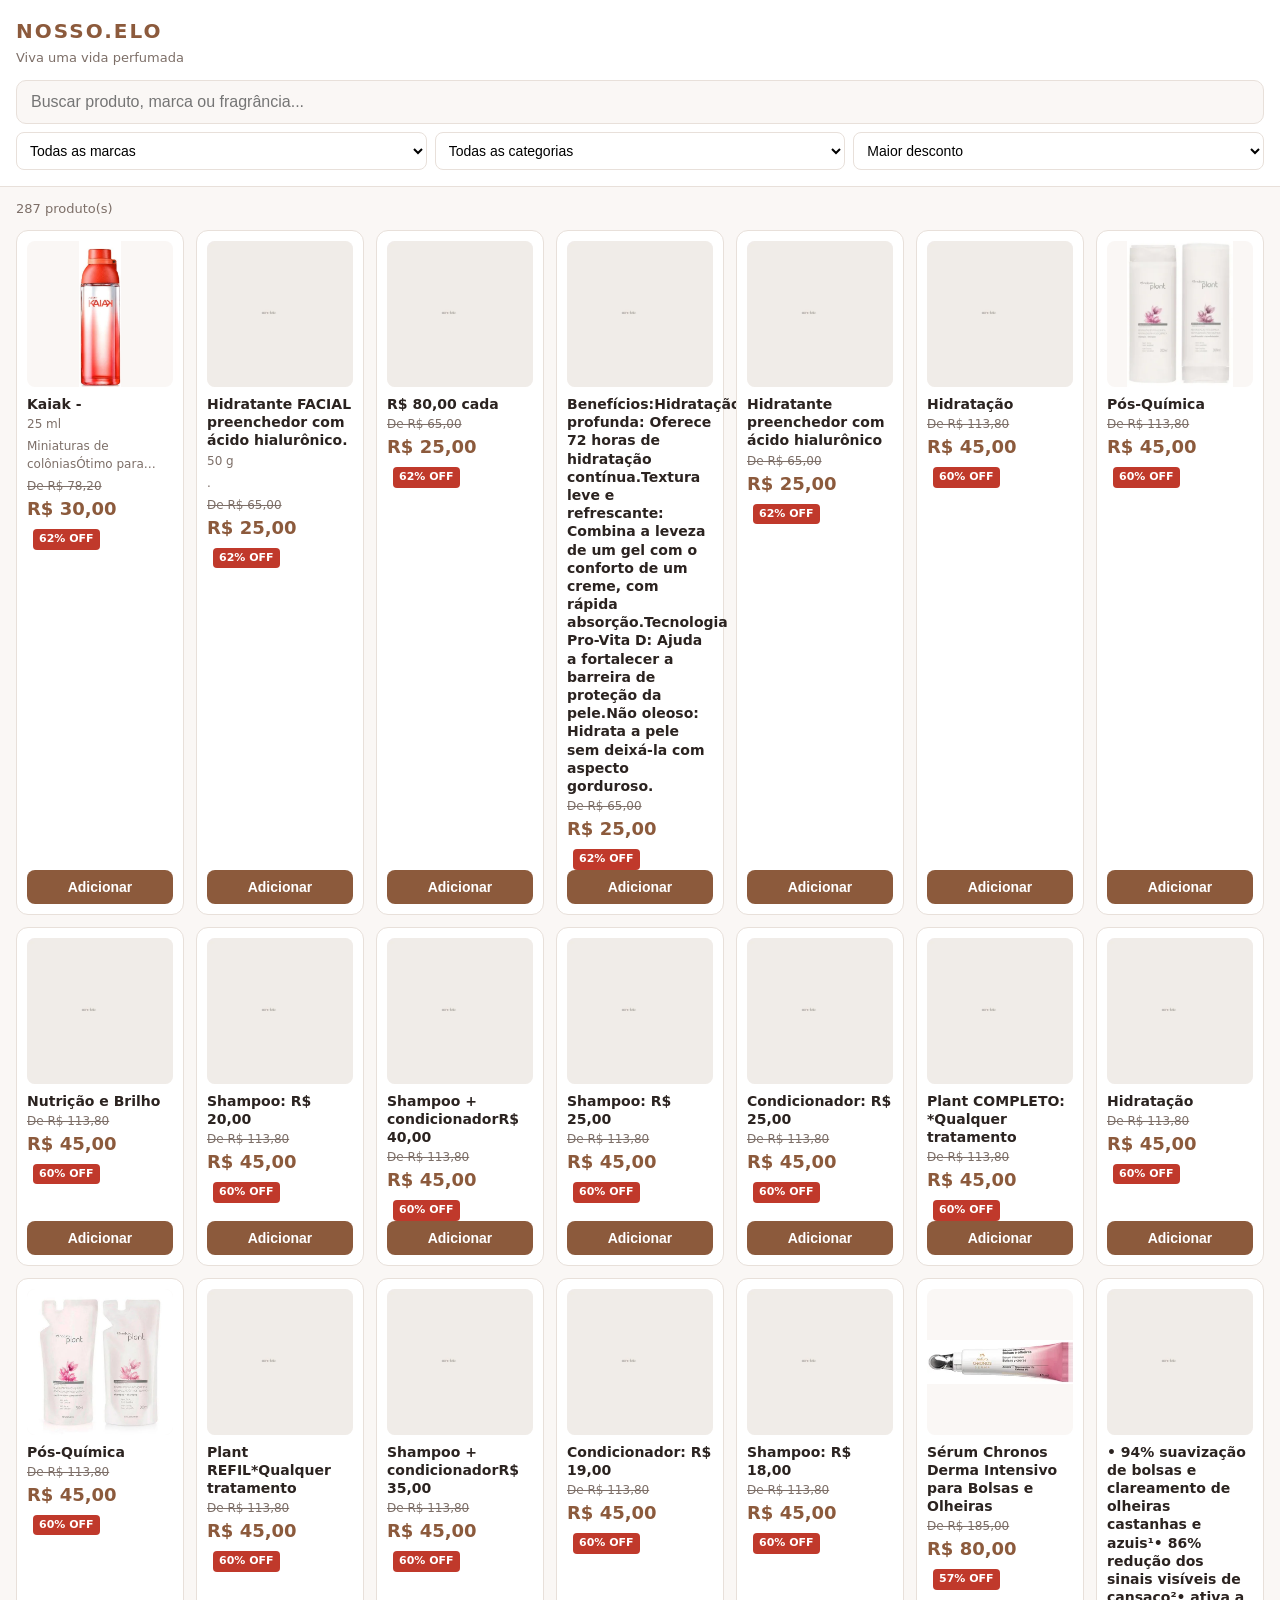
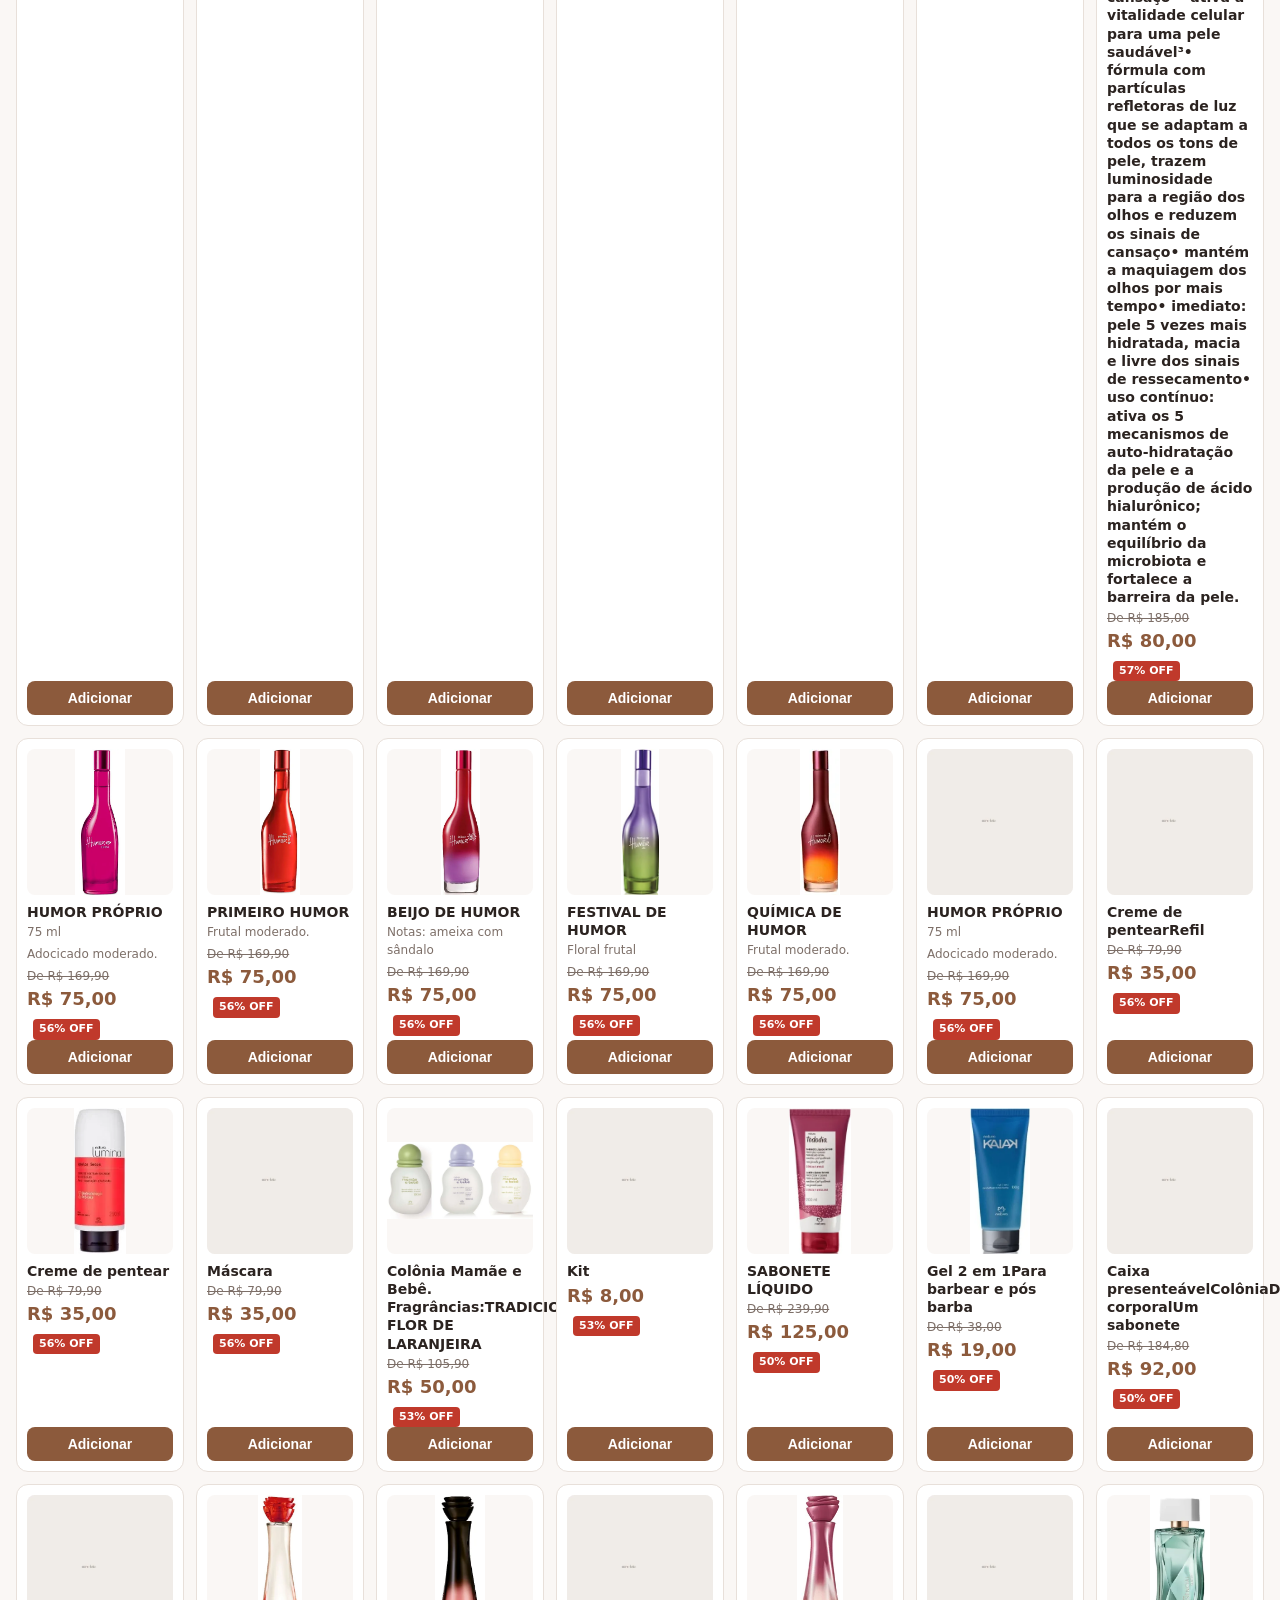
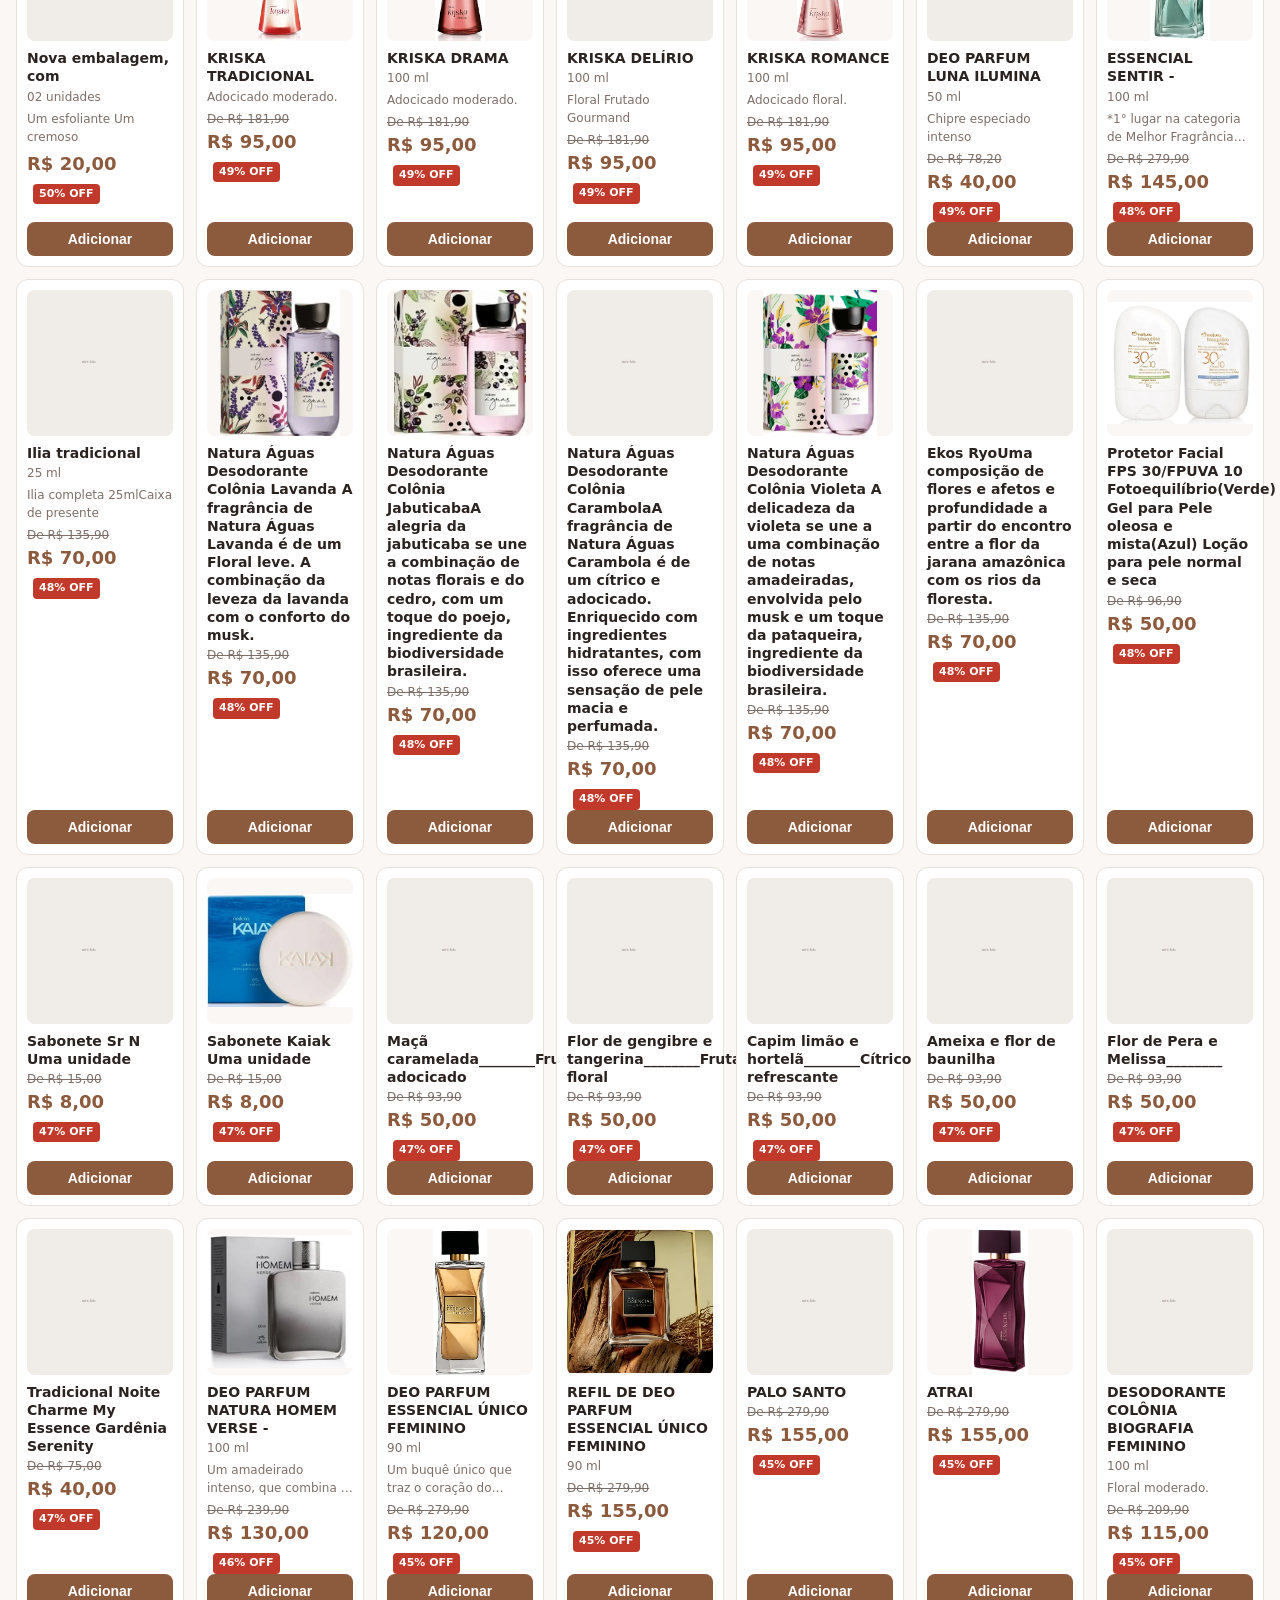
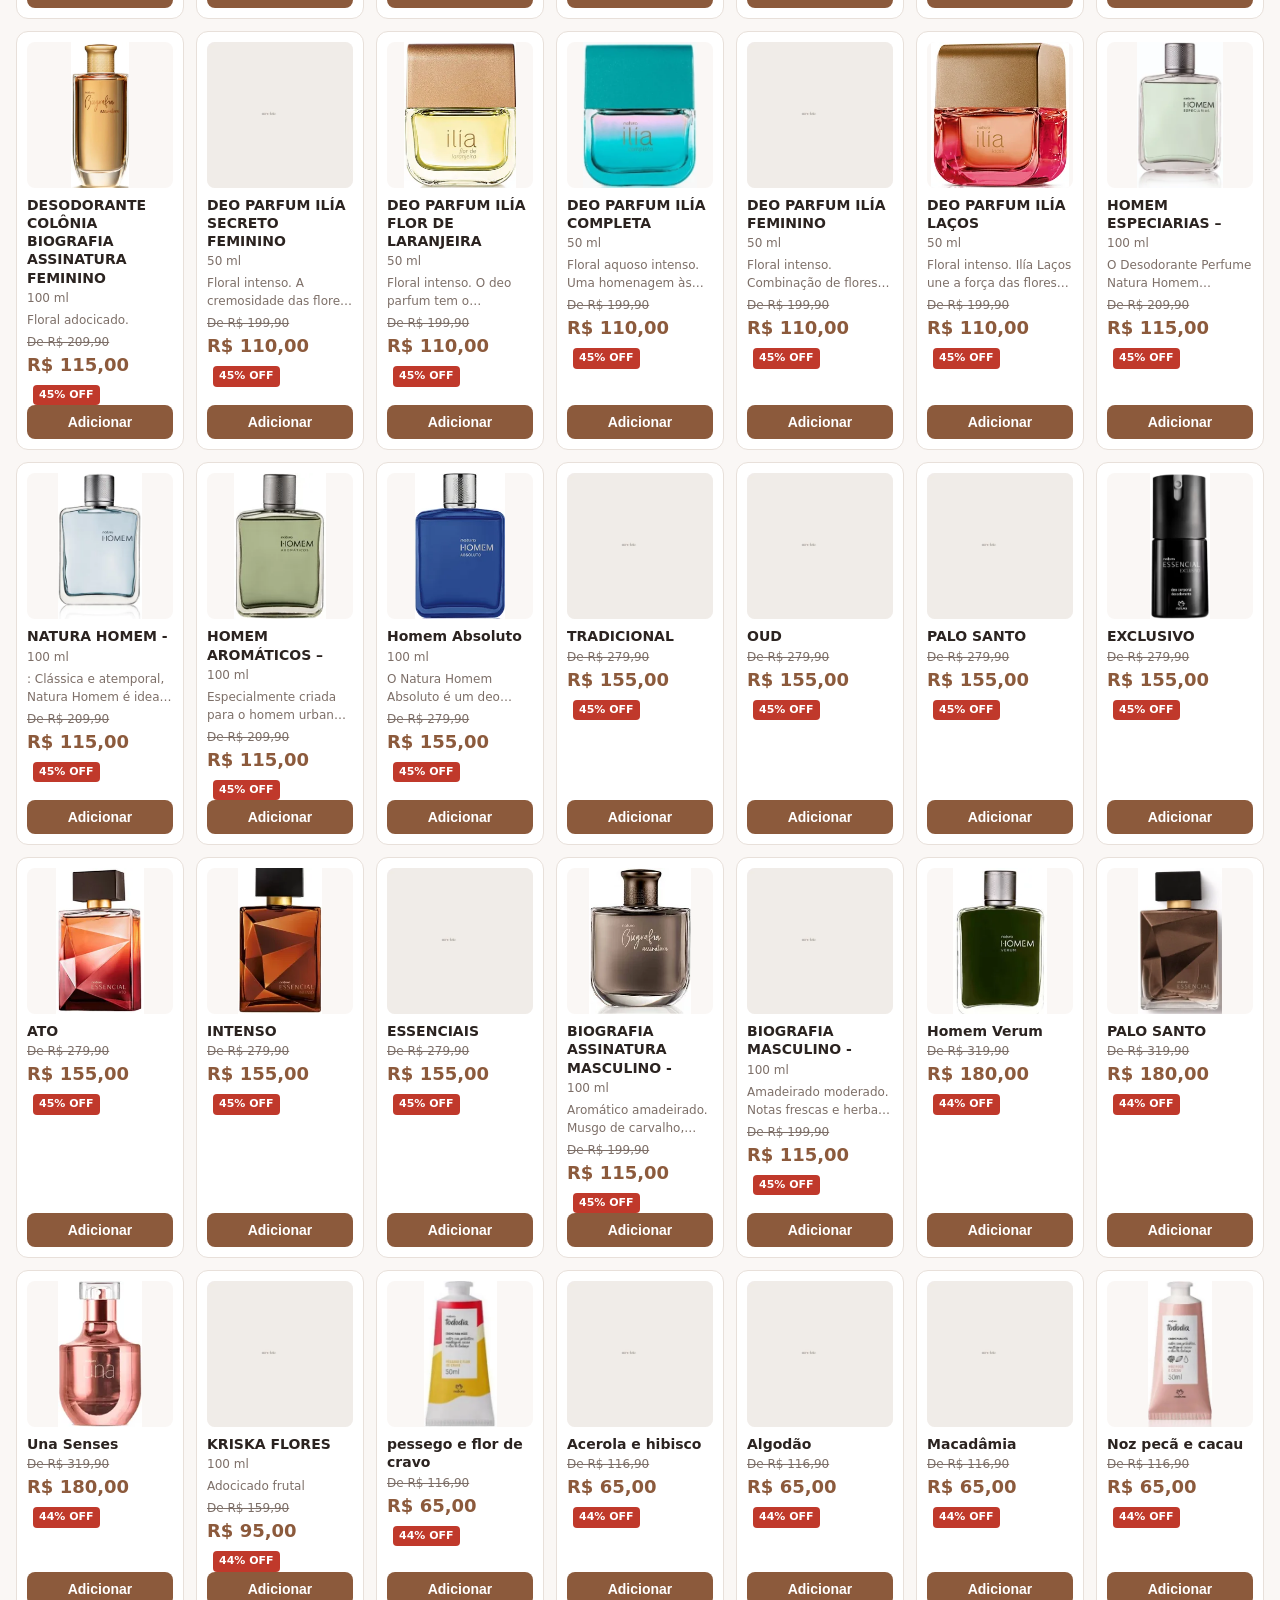
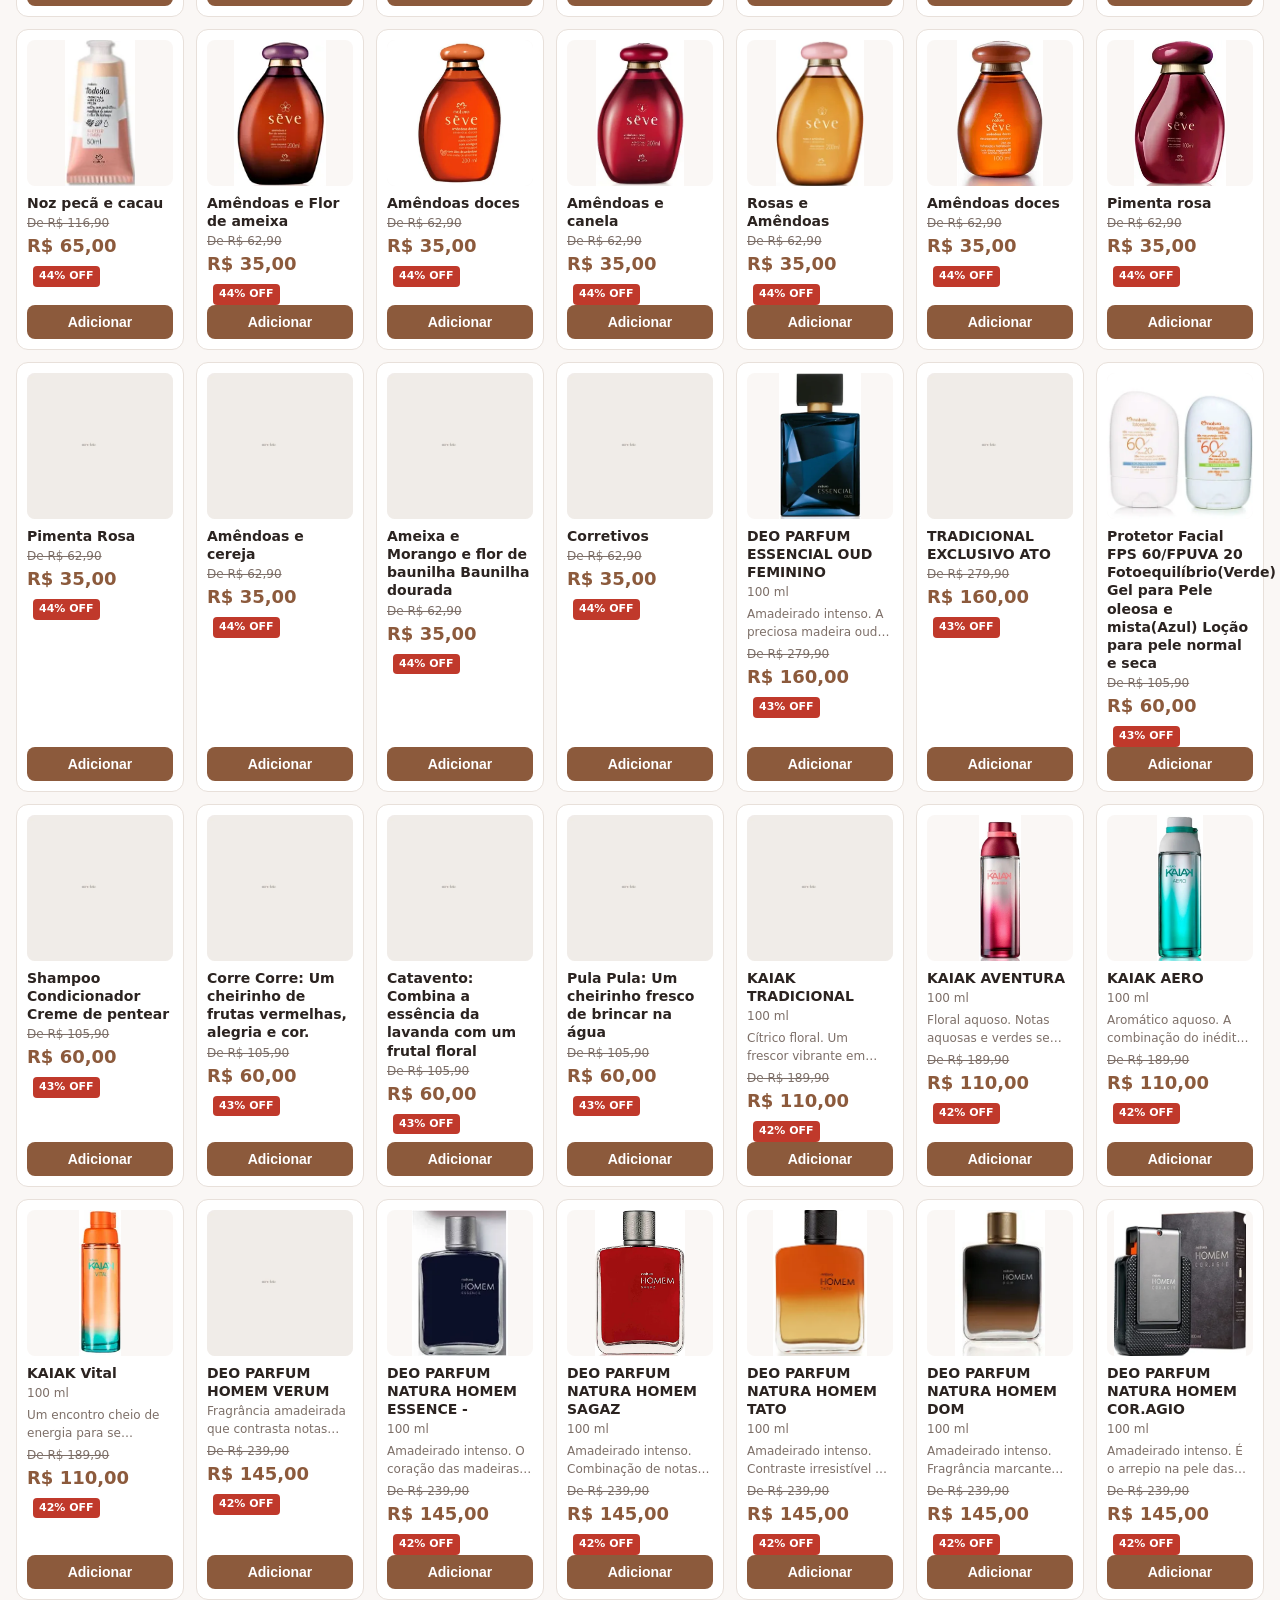
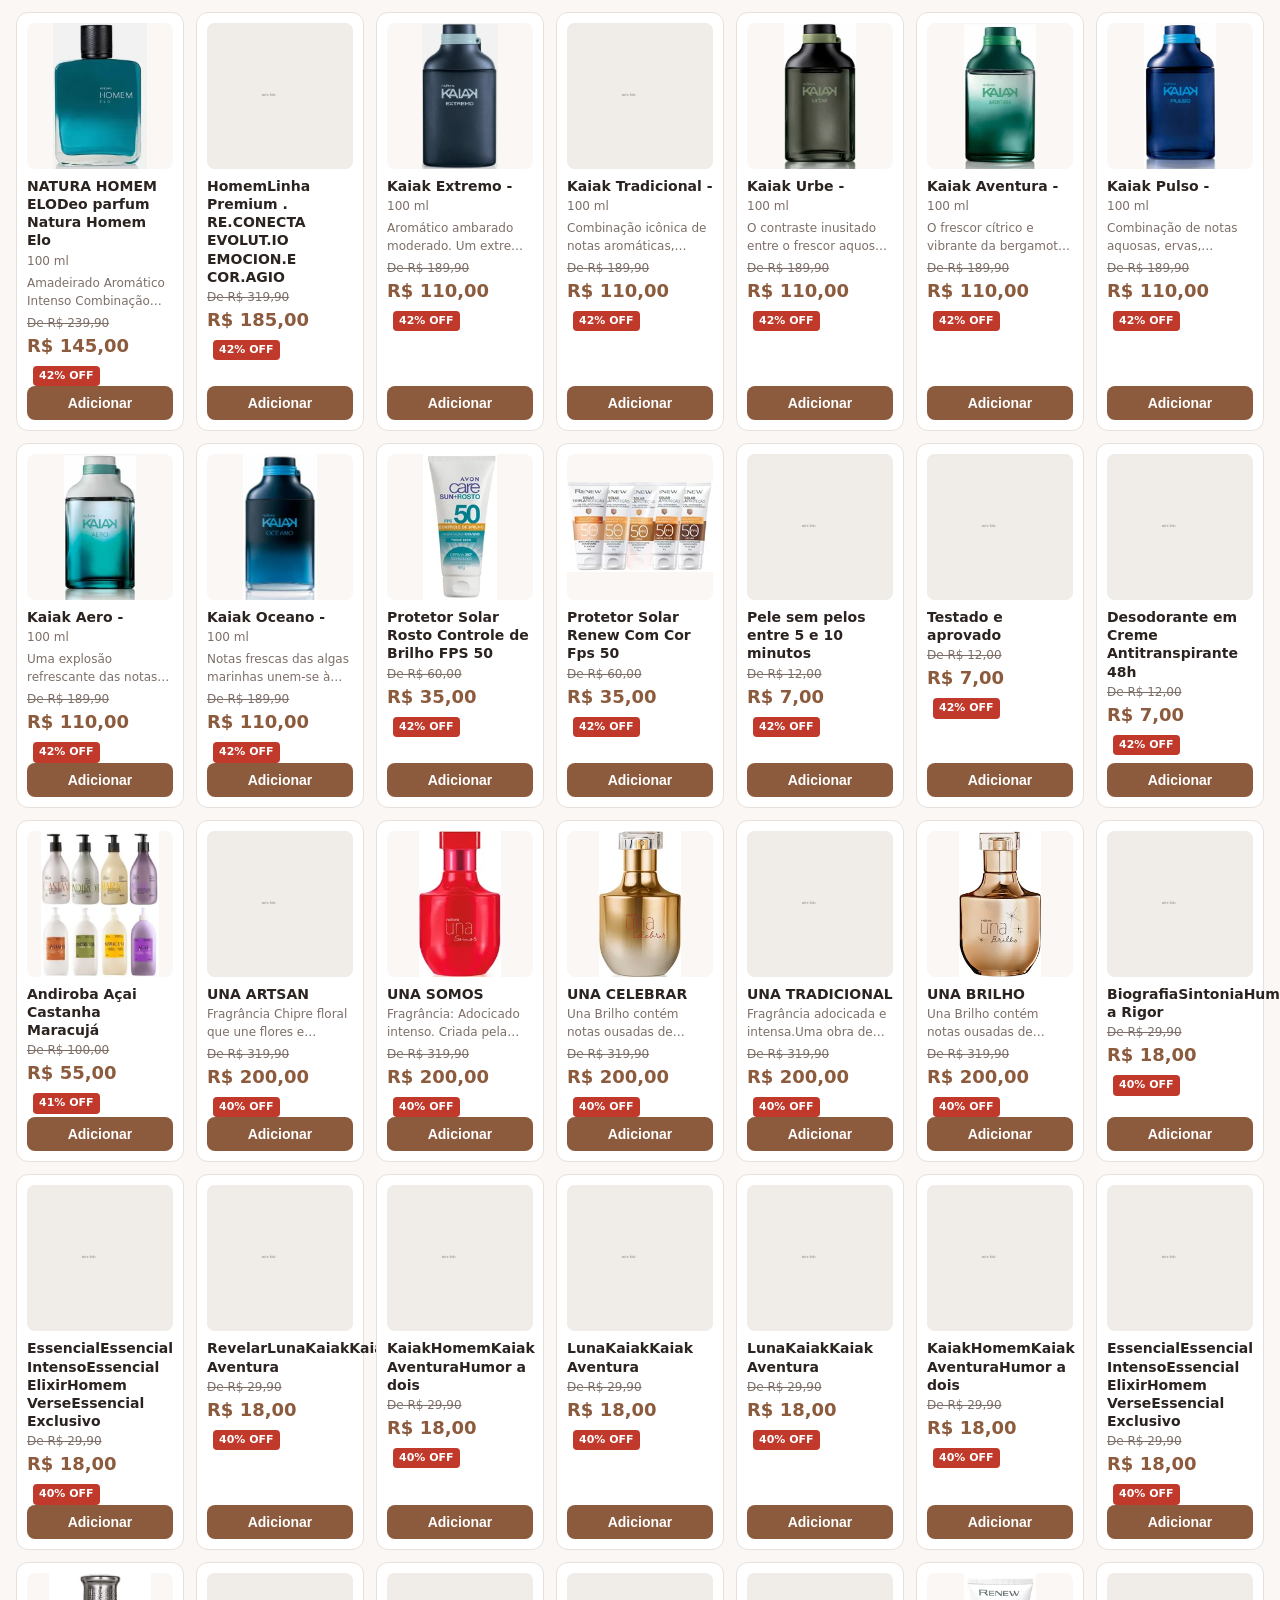
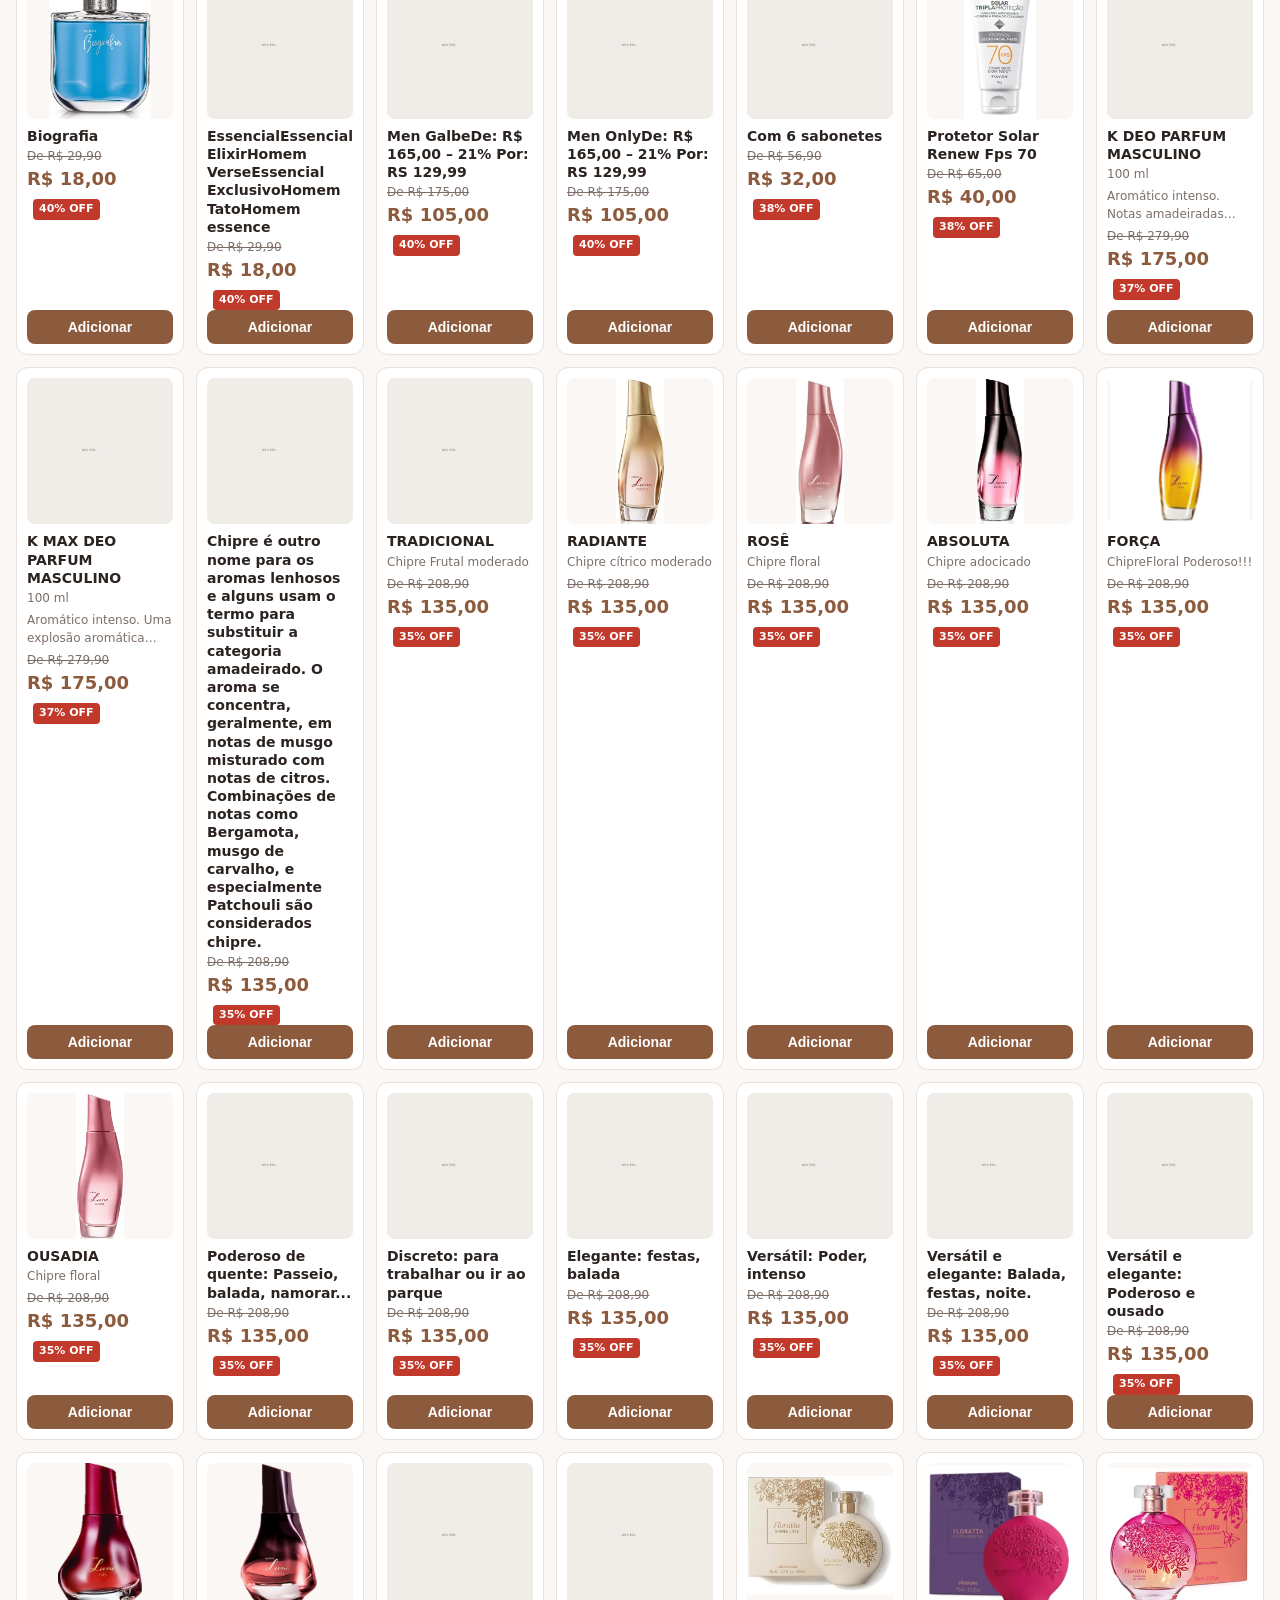
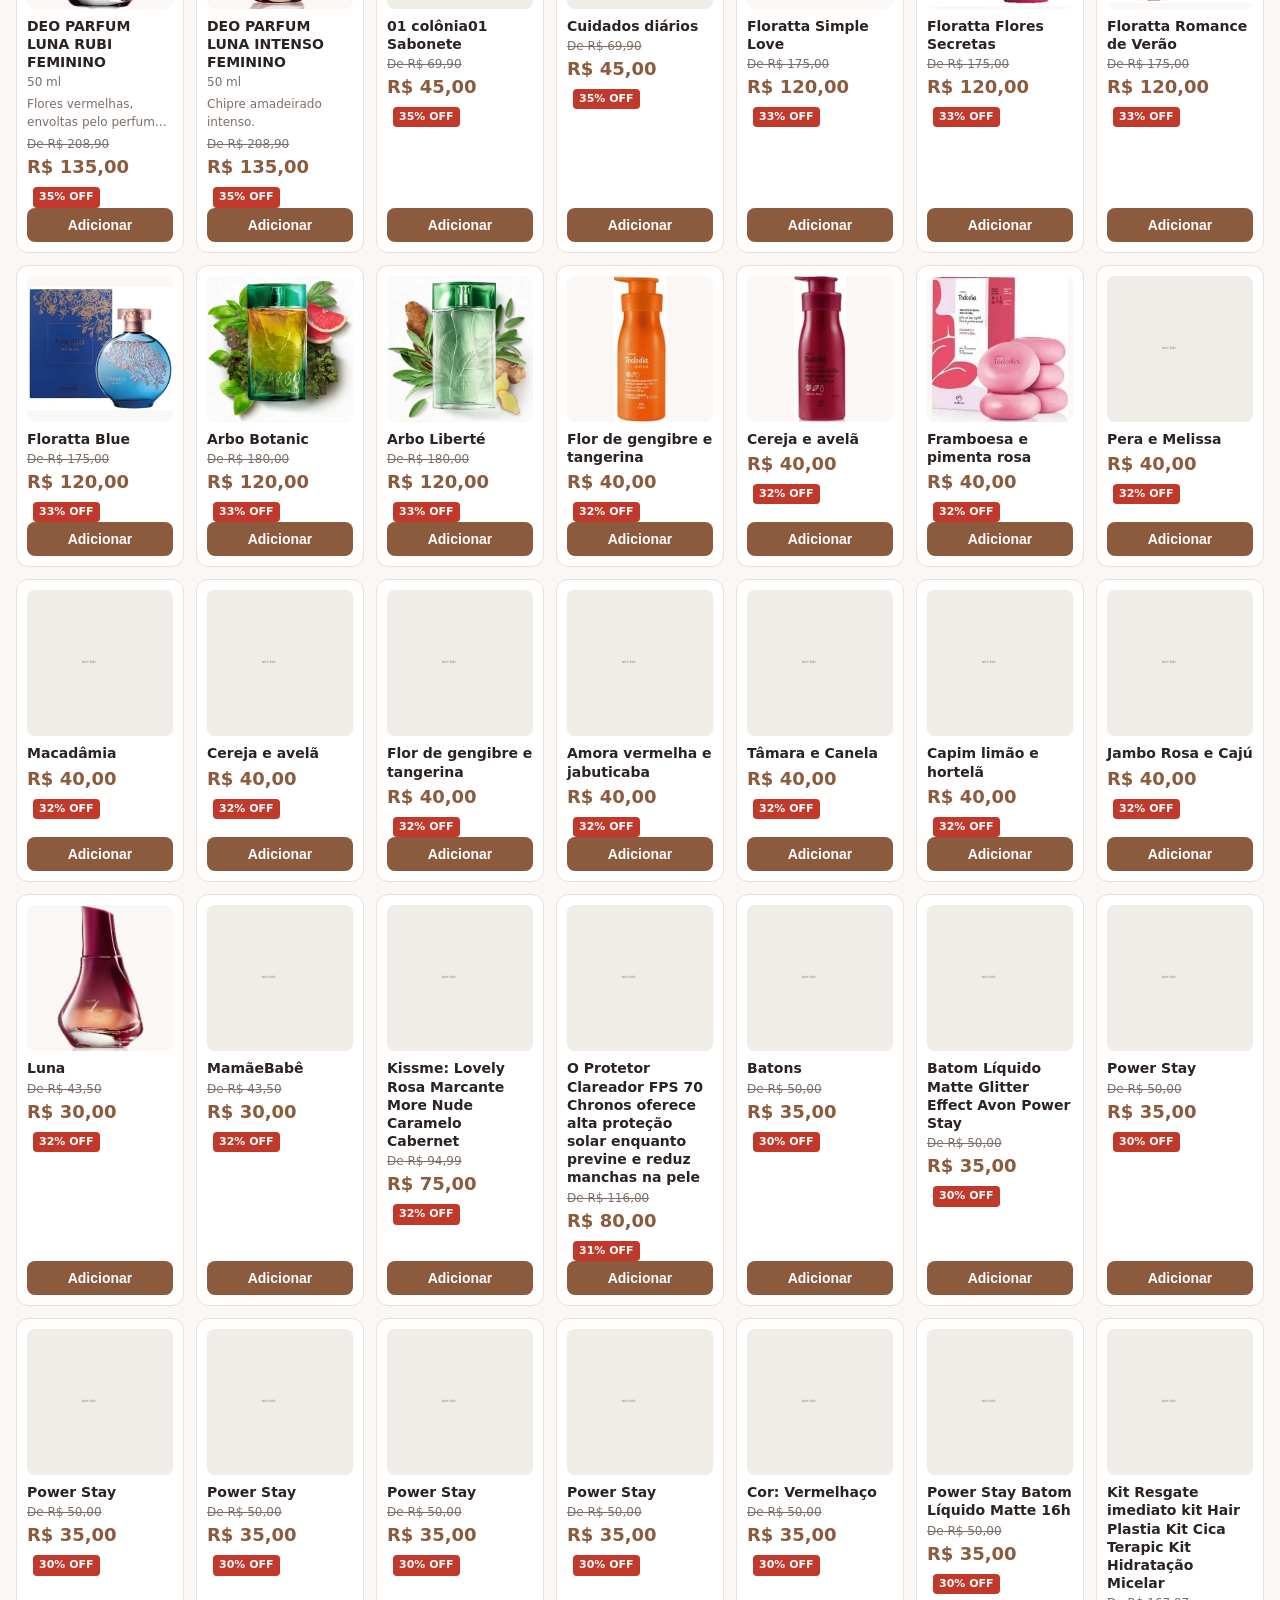
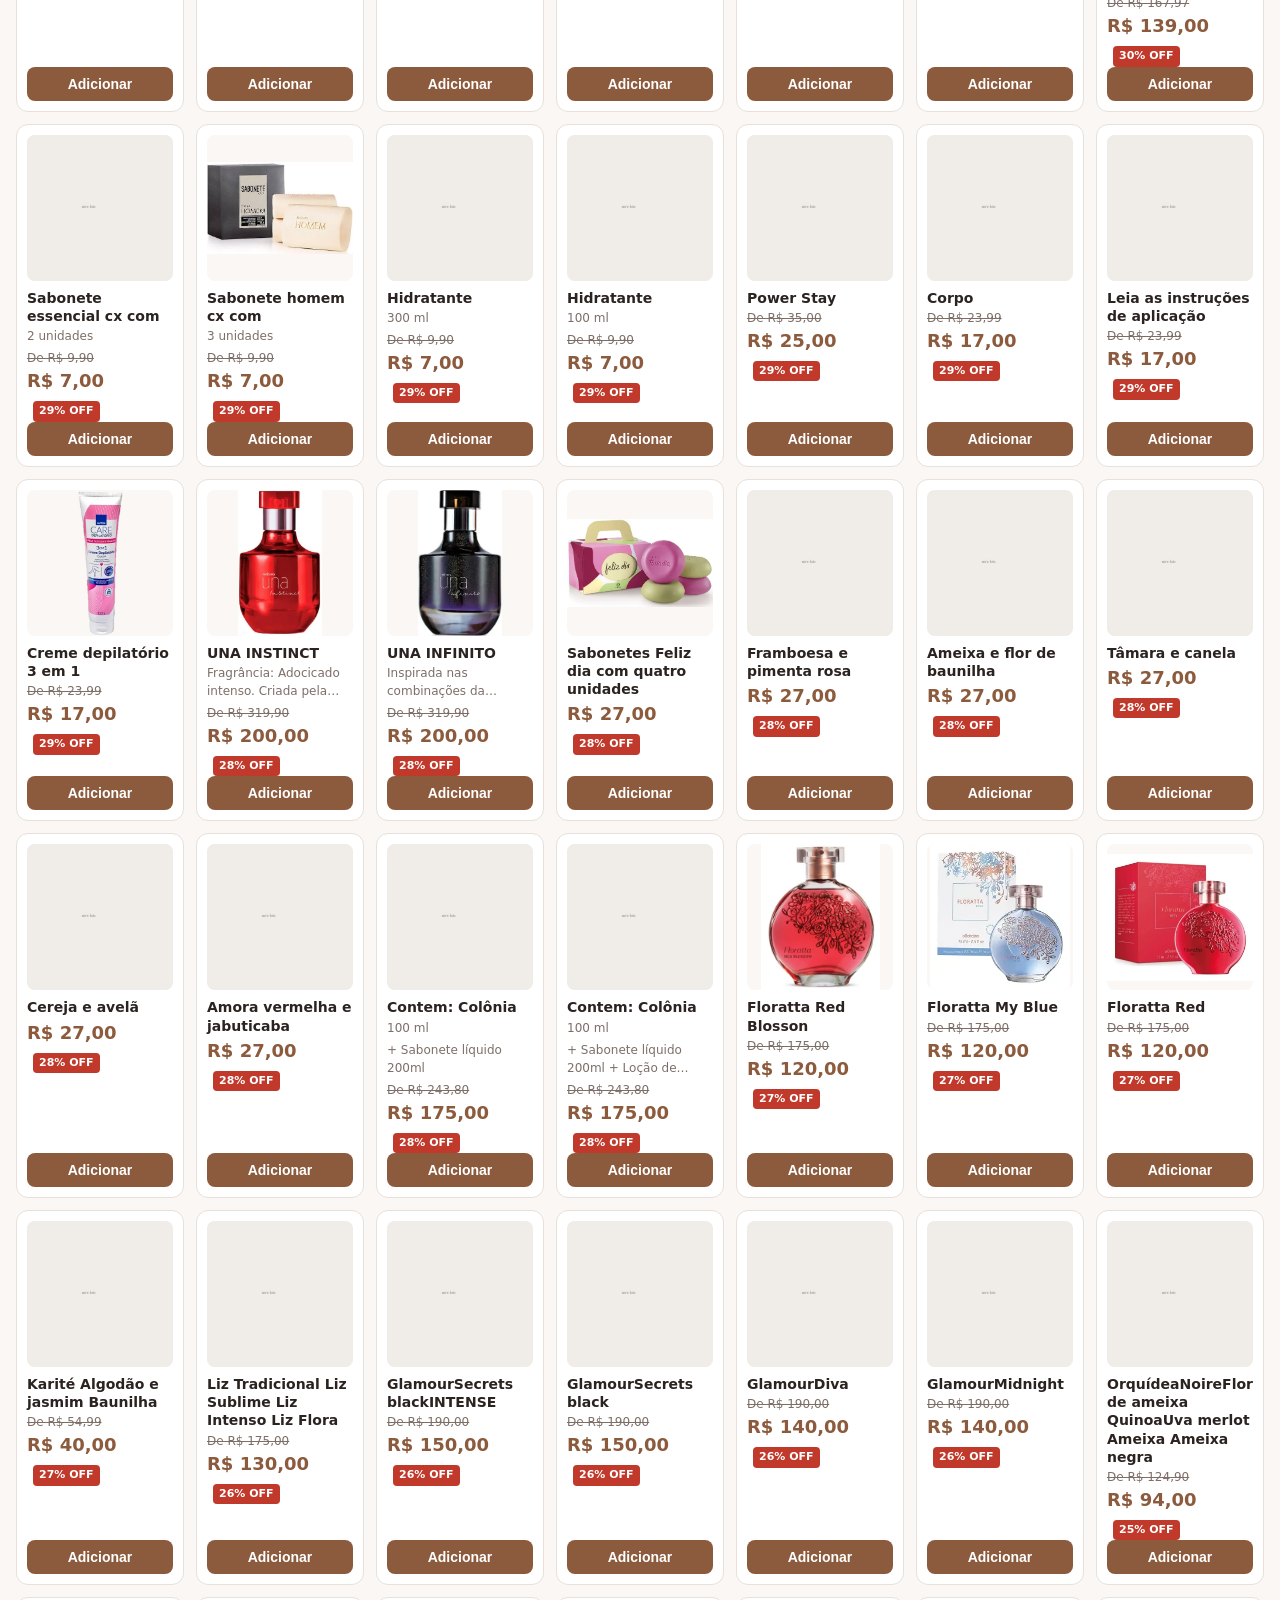
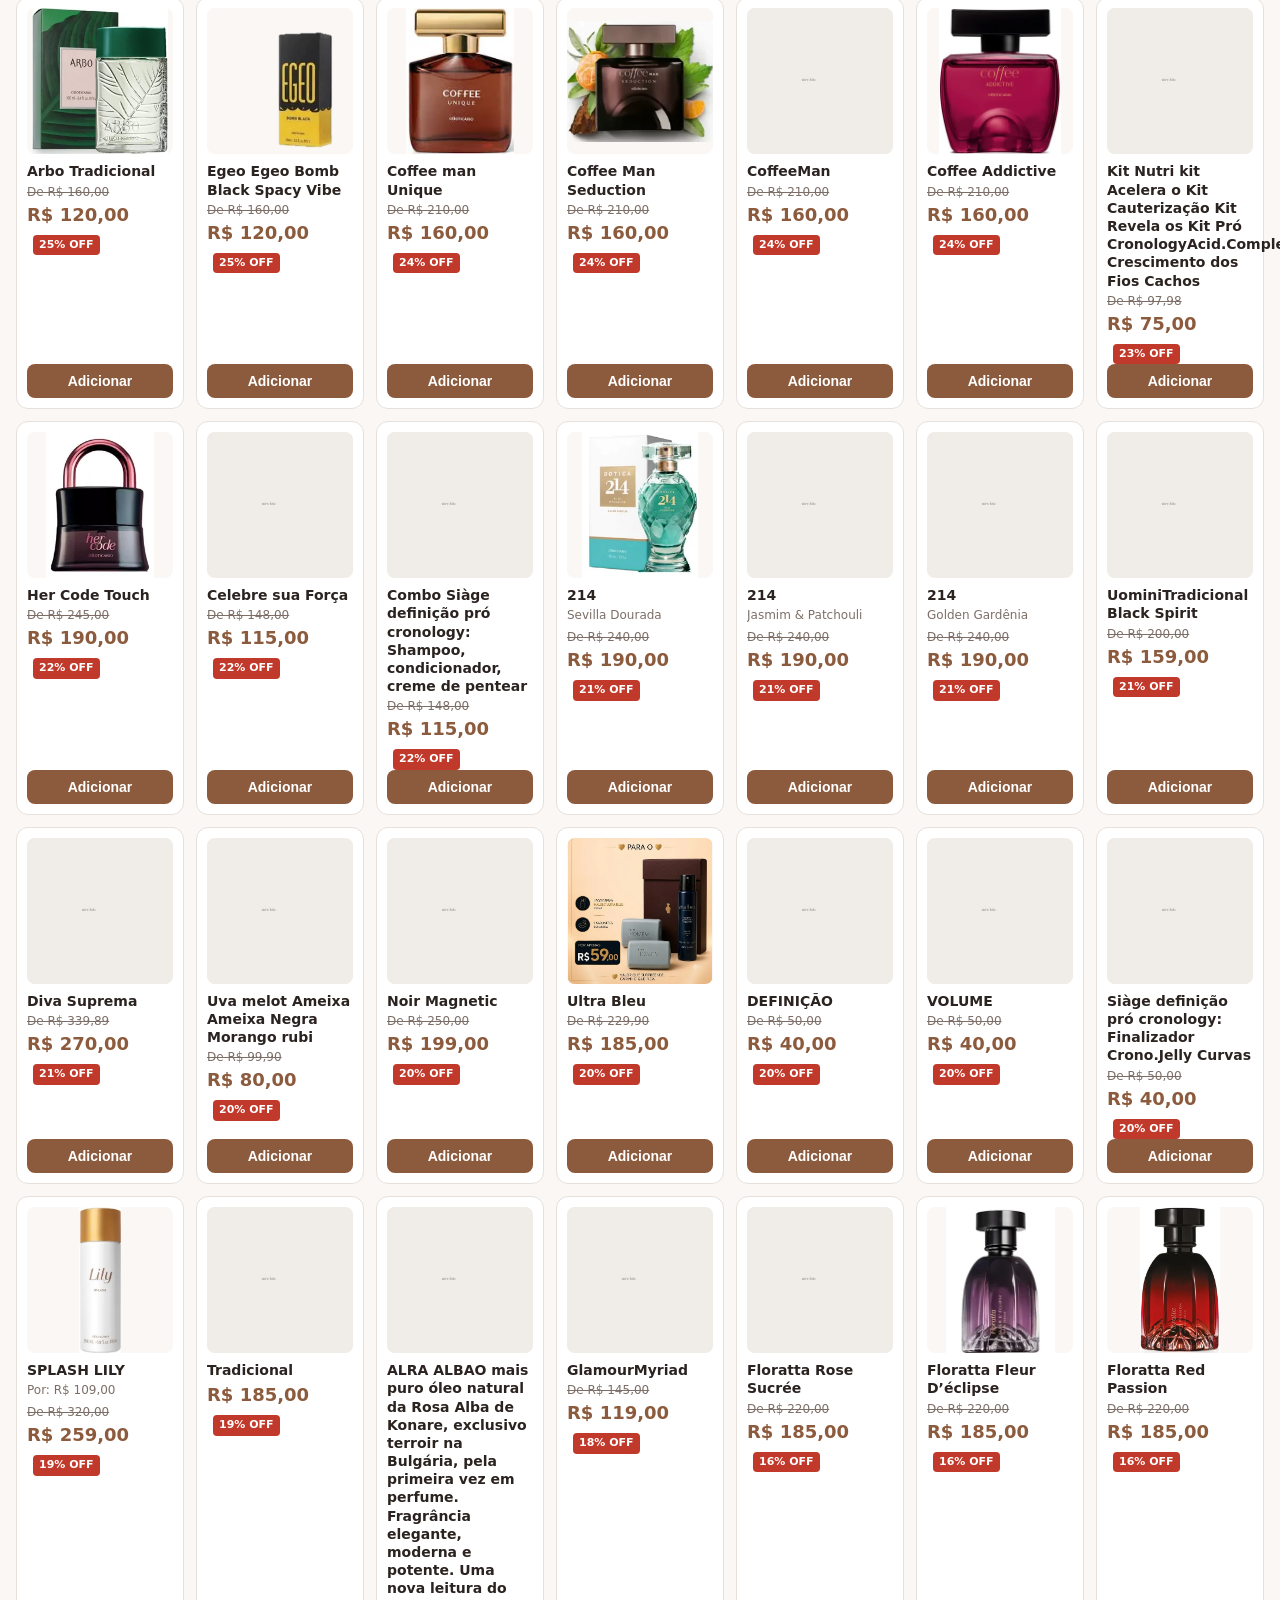
==== site/index.html @ 25cd61a6 "feat: interface da vitrine com busca, filtros e carrinho Monta a pagina do cliente (index.html, esti" ====
<!DOCTYPE html>
<html lang="pt-BR">
<head>
<meta charset="utf-8">
<meta name="viewport" content="width=device-width, initial-scale=1">
<title>NOSSO.ELO — Catálogo</title>
<meta name="description" content="Catálogo de perfumaria e cosméticos. Monte seu pedido e envie pelo WhatsApp.">
<link rel="manifest" href="manifest.json">
<link rel="stylesheet" href="css/estilo.css">
</head>
<body>
<header class="topo">
  <h1>NOSSO.ELO</h1>
  <p class="lema">Viva uma vida perfumada</p>
  <input id="busca" type="search" placeholder="Buscar produto, marca ou fragrância..." autocomplete="off">
  <div class="filtros">
    <select id="filtro-marca"><option value="">Todas as marcas</option></select>
    <select id="filtro-categoria"><option value="">Todas as categorias</option></select>
    <select id="ordem">
      <option value="desconto">Maior desconto</option>
      <option value="preco-asc">Menor preço</option>
      <option value="preco-desc">Maior preço</option>
      <option value="nome">Nome</option>
    </select>
  </div>
</header>

<div id="avisos" class="avisos" hidden></div>
<p id="contador" class="contador"></p>
<main id="grade" class="grade" aria-live="polite"></main>
<p id="vazio" class="vazio" hidden>Nenhum produto encontrado.</p>

<button id="abrir-carrinho" class="botao-carrinho" hidden>
  <span id="carrinho-qtd">0</span> itens · R$ <span id="carrinho-total">0,00</span>
</button>

<dialog id="painel-carrinho">
  <h2>Seu pedido</h2>
  <ul id="lista-carrinho"></ul>
  <p class="total-final">Total: R$ <span id="total-final">0,00</span></p>
  <p id="aviso-longo" class="aviso-longo" hidden>
    Seu pedido está grande demais para uma mensagem só. Envie em duas partes.
  </p>
  <a id="enviar-whatsapp" class="botao-enviar" href="#" target="_blank" rel="noopener">
    Enviar pedido pelo WhatsApp
  </a>
  <button id="fechar-painel" class="botao-secundario">Continuar comprando</button>
</dialog>

<script type="module" src="js/app.js"></script>
</body>
</html>
---- site/css/estilo.css ----
:root {
  --fundo: #faf7f5;
  --carta: #ffffff;
  --tinta: #2b2320;
  --suave: #7d6f68;
  --marca: #8c5a3c;
  --destaque: #c0392b;
  --borda: #e8e0da;
}
* { box-sizing: border-box; }
body {
  margin: 0; background: var(--fundo); color: var(--tinta);
  font: 16px/1.5 system-ui, -apple-system, "Segoe UI", Roboto, sans-serif;
  padding-bottom: 90px;
}
.topo { padding: 16px; background: var(--carta); border-bottom: 1px solid var(--borda); position: sticky; top: 0; z-index: 10; }
.topo h1 { margin: 0; font-size: 20px; letter-spacing: 2px; color: var(--marca); }
.lema { margin: 2px 0 12px; font-size: 13px; color: var(--suave); }
#busca { width: 100%; padding: 12px 14px; font-size: 16px; border: 1px solid var(--borda); border-radius: 10px; background: var(--fundo); }
.filtros { display: flex; gap: 8px; margin-top: 8px; flex-wrap: wrap; }
.filtros select { flex: 1 1 30%; padding: 9px; font-size: 14px; border: 1px solid var(--borda); border-radius: 8px; background: var(--carta); }
.contador { margin: 12px 16px 0; font-size: 13px; color: var(--suave); }
.grade { display: grid; grid-template-columns: repeat(auto-fill, minmax(150px, 1fr)); gap: 12px; padding: 12px 16px; }
.produto { background: var(--carta); border: 1px solid var(--borda); border-radius: 12px; padding: 10px; display: flex; flex-direction: column; }
.produto img { width: 100%; aspect-ratio: 1; object-fit: contain; background: var(--fundo); border-radius: 8px; }
.produto h3 { margin: 8px 0 2px; font-size: 14px; line-height: 1.3; }
.tamanho, .descricao { font-size: 12px; color: var(--suave); margin: 0 0 4px; }
.descricao { display: -webkit-box; -webkit-line-clamp: 2; -webkit-box-orient: vertical; overflow: hidden; }
.preco-de { font-size: 12px; color: var(--suave); text-decoration: line-through; }
.preco-por { font-size: 18px; font-weight: 700; color: var(--marca); }
.selo { display: inline-block; background: var(--destaque); color: #fff; font-size: 11px; font-weight: 700; padding: 2px 6px; border-radius: 4px; margin-left: 6px; }
.produto button { margin-top: auto; padding: 9px; border: 0; border-radius: 8px; background: var(--marca); color: #fff; font-size: 14px; font-weight: 600; cursor: pointer; }
.botao-carrinho { position: fixed; left: 16px; right: 16px; bottom: 16px; padding: 15px; border: 0; border-radius: 12px; background: #128c7e; color: #fff; font-size: 16px; font-weight: 700; cursor: pointer; box-shadow: 0 4px 16px rgba(0,0,0,.2); }
#painel-carrinho { width: min(520px, 92vw); border: 0; border-radius: 14px; padding: 20px; }
#painel-carrinho::backdrop { background: rgba(0,0,0,.45); }
#lista-carrinho { list-style: none; padding: 0; margin: 0 0 12px; }
#lista-carrinho li { display: flex; align-items: center; gap: 8px; padding: 8px 0; border-bottom: 1px solid var(--borda); font-size: 14px; }
#lista-carrinho .nome { flex: 1; }
#lista-carrinho input { width: 54px; padding: 5px; border: 1px solid var(--borda); border-radius: 6px; }
.total-final { font-size: 18px; font-weight: 700; text-align: right; }
.botao-enviar { display: block; text-align: center; padding: 15px; border-radius: 10px; background: #25d366; color: #fff; font-weight: 700; text-decoration: none; }
.botao-secundario { display: block; width: 100%; margin-top: 8px; padding: 12px; border: 1px solid var(--borda); border-radius: 10px; background: var(--carta); cursor: pointer; }
.avisos { margin: 12px 16px; padding: 12px; background: #fff4e5; border: 1px solid #f0d9b5; border-radius: 8px; font-size: 14px; }
.aviso-longo { background: #fff4e5; padding: 10px; border-radius: 8px; font-size: 13px; }
.vazio { text-align: center; color: var(--suave); padding: 40px 16px; }
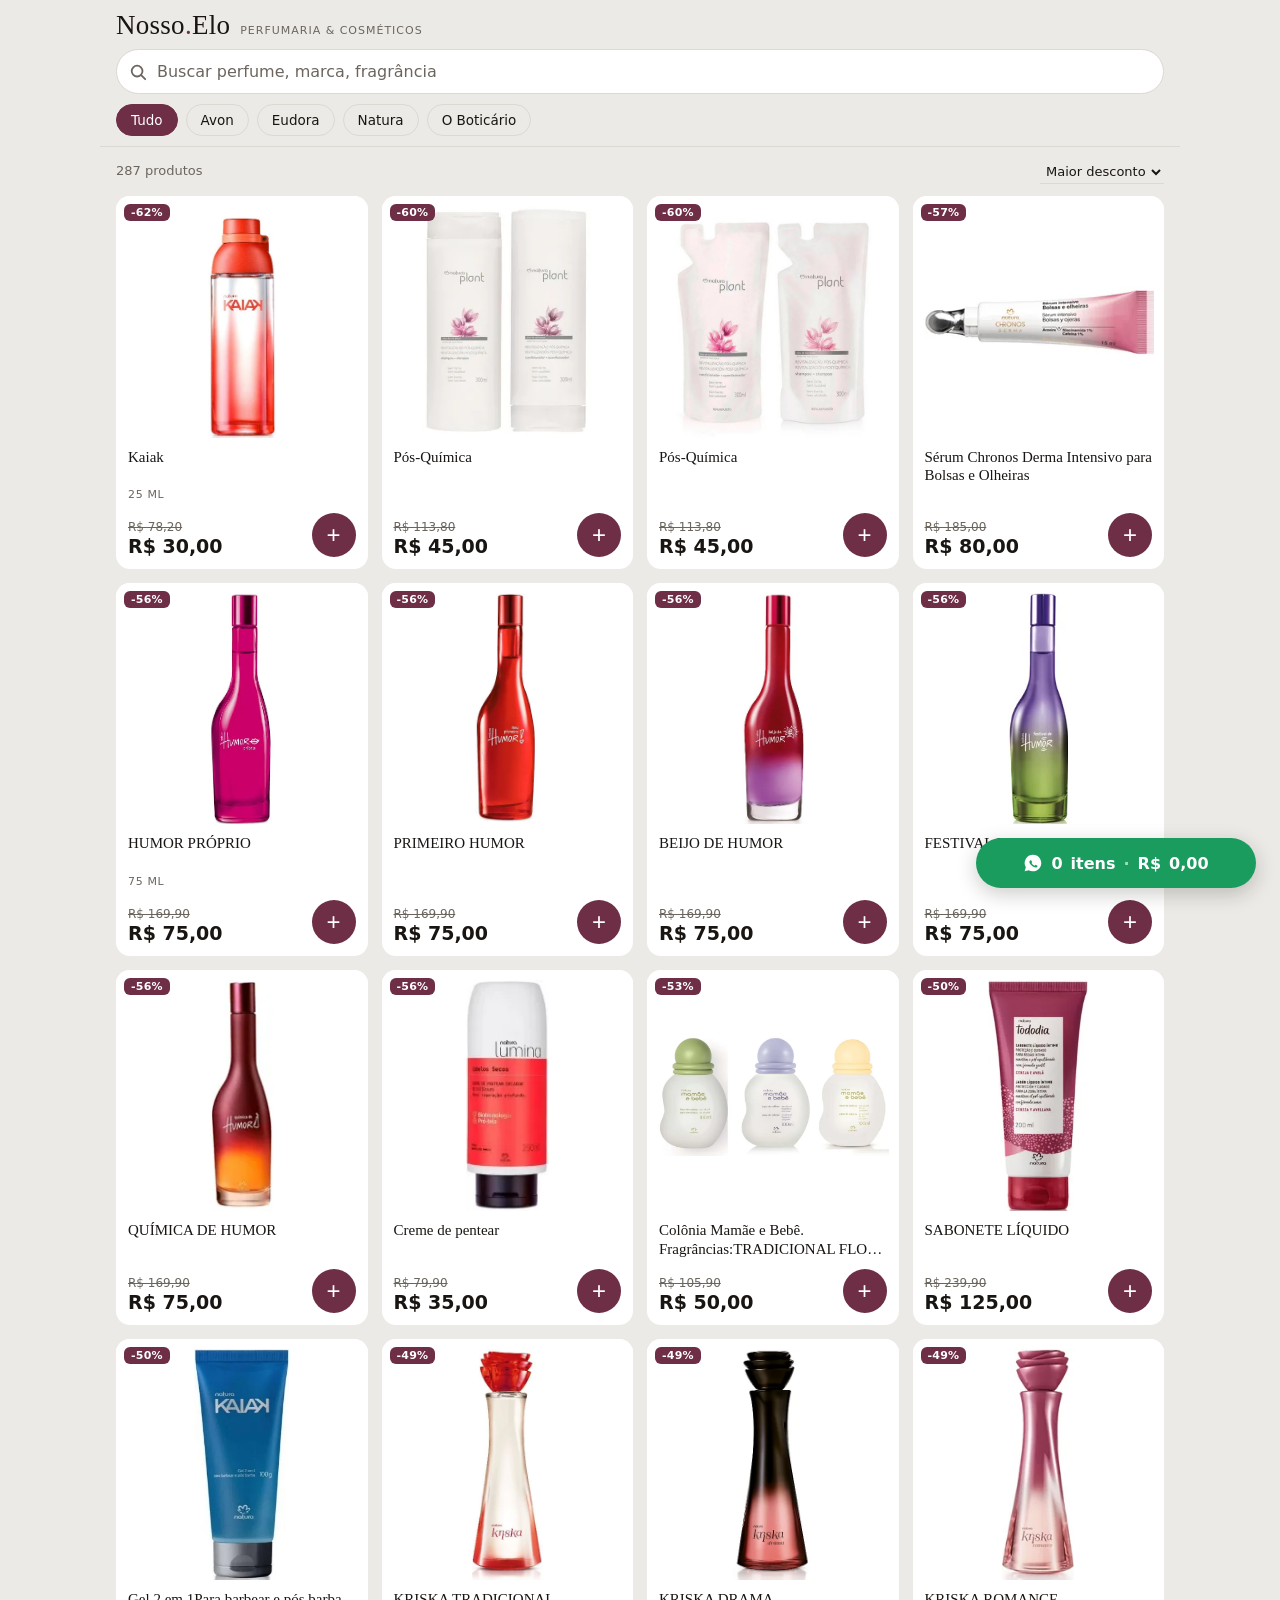
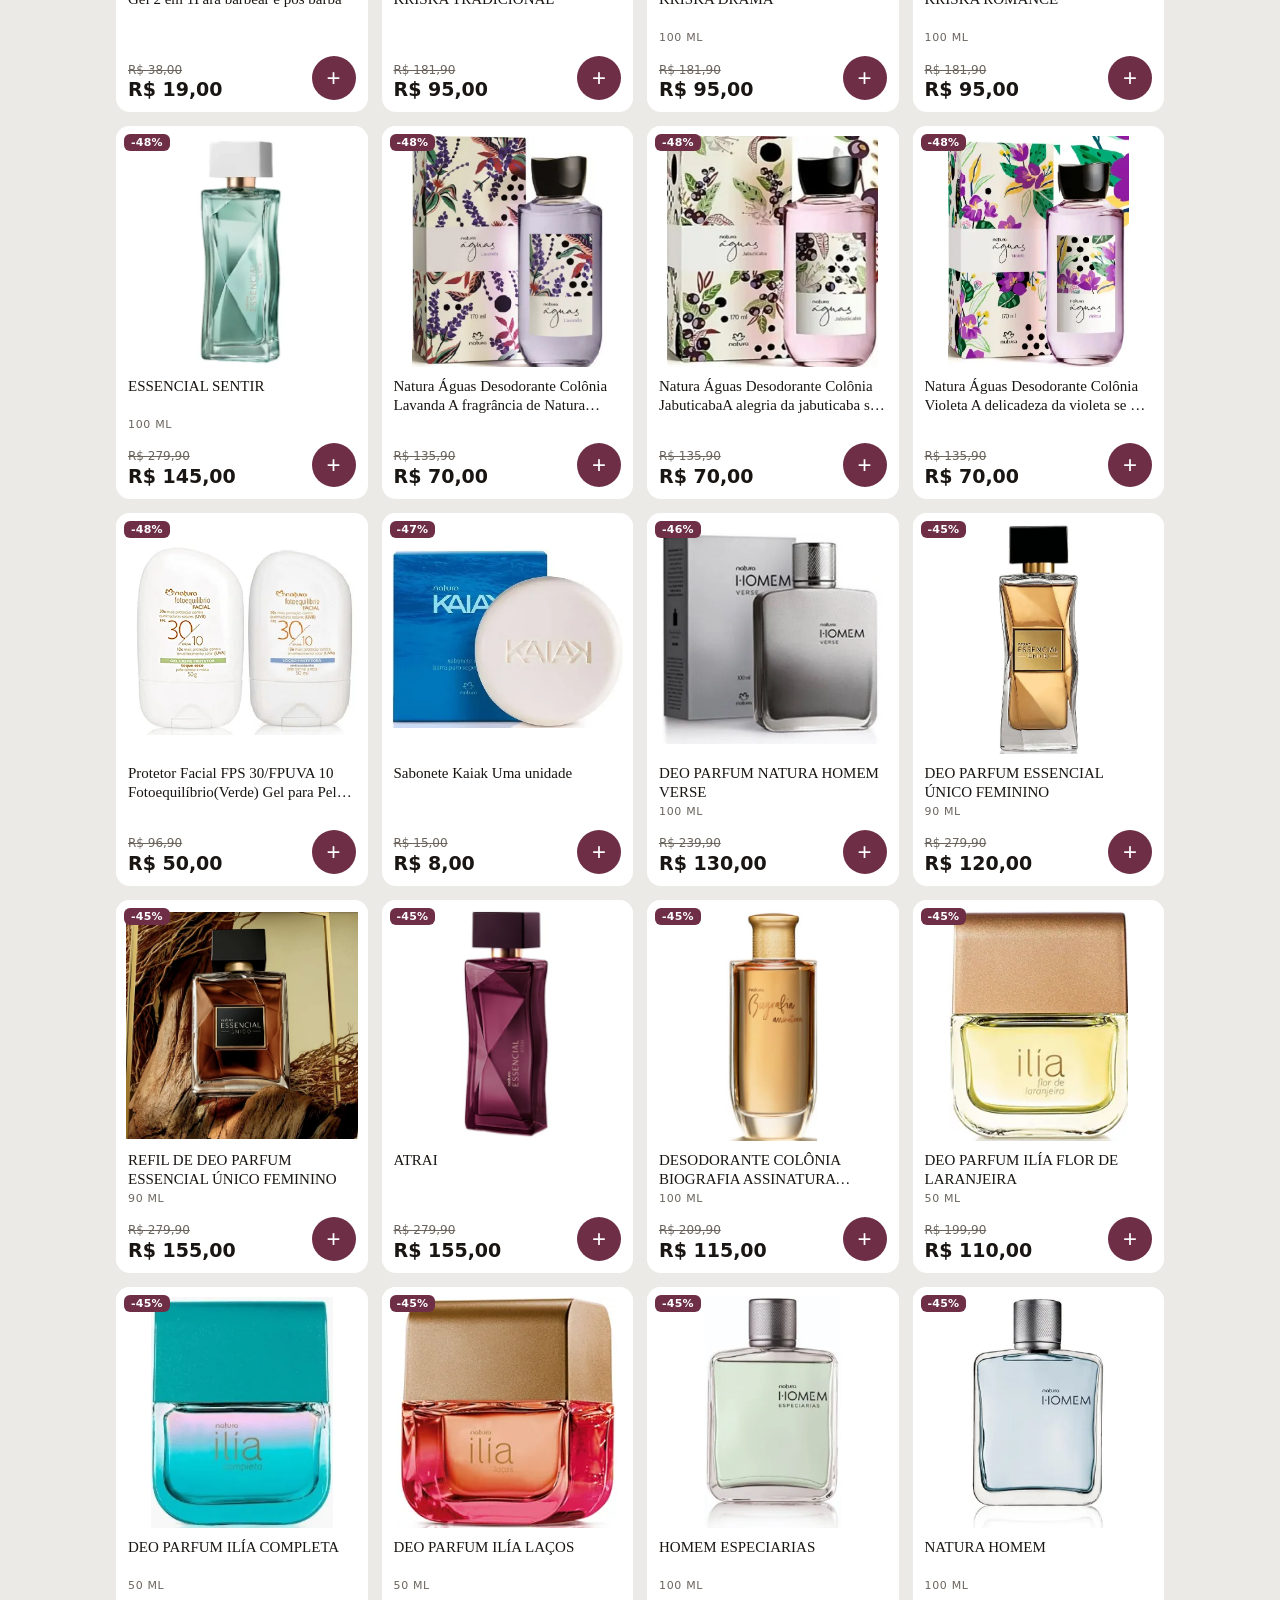
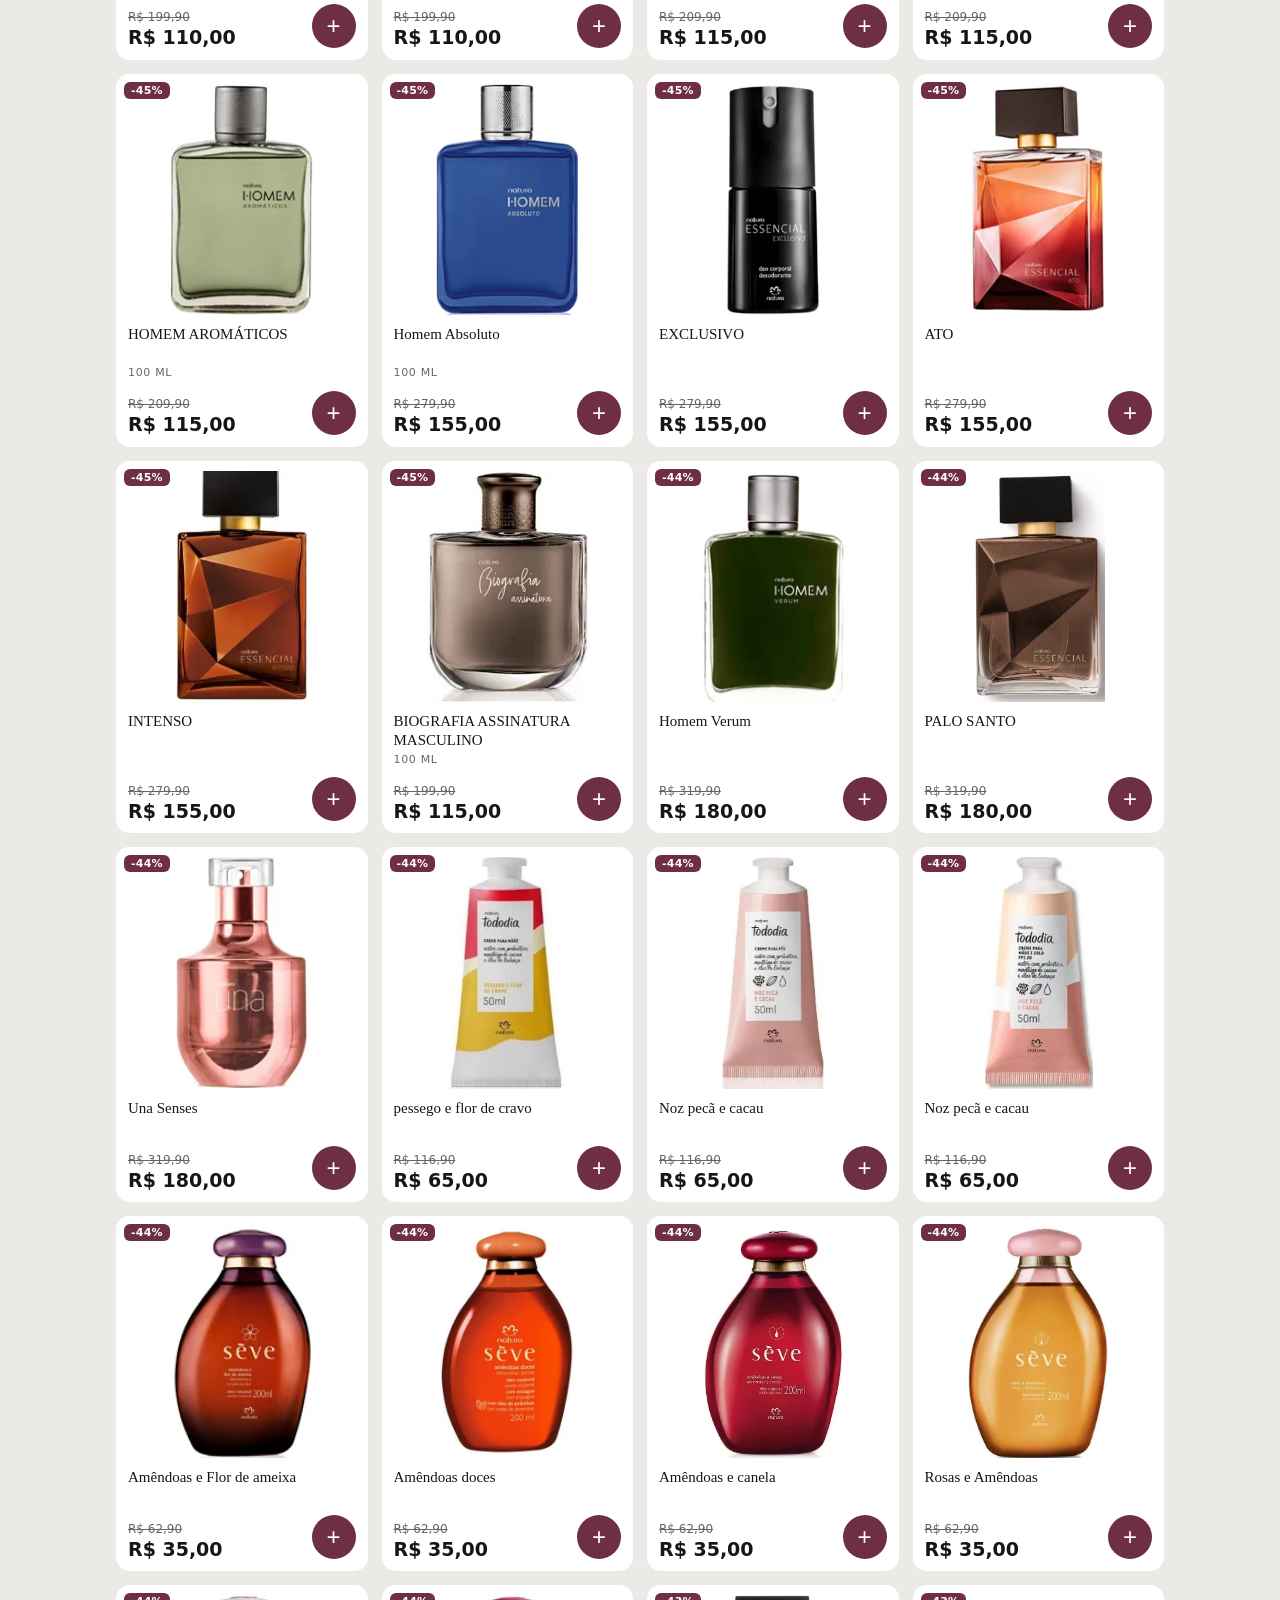
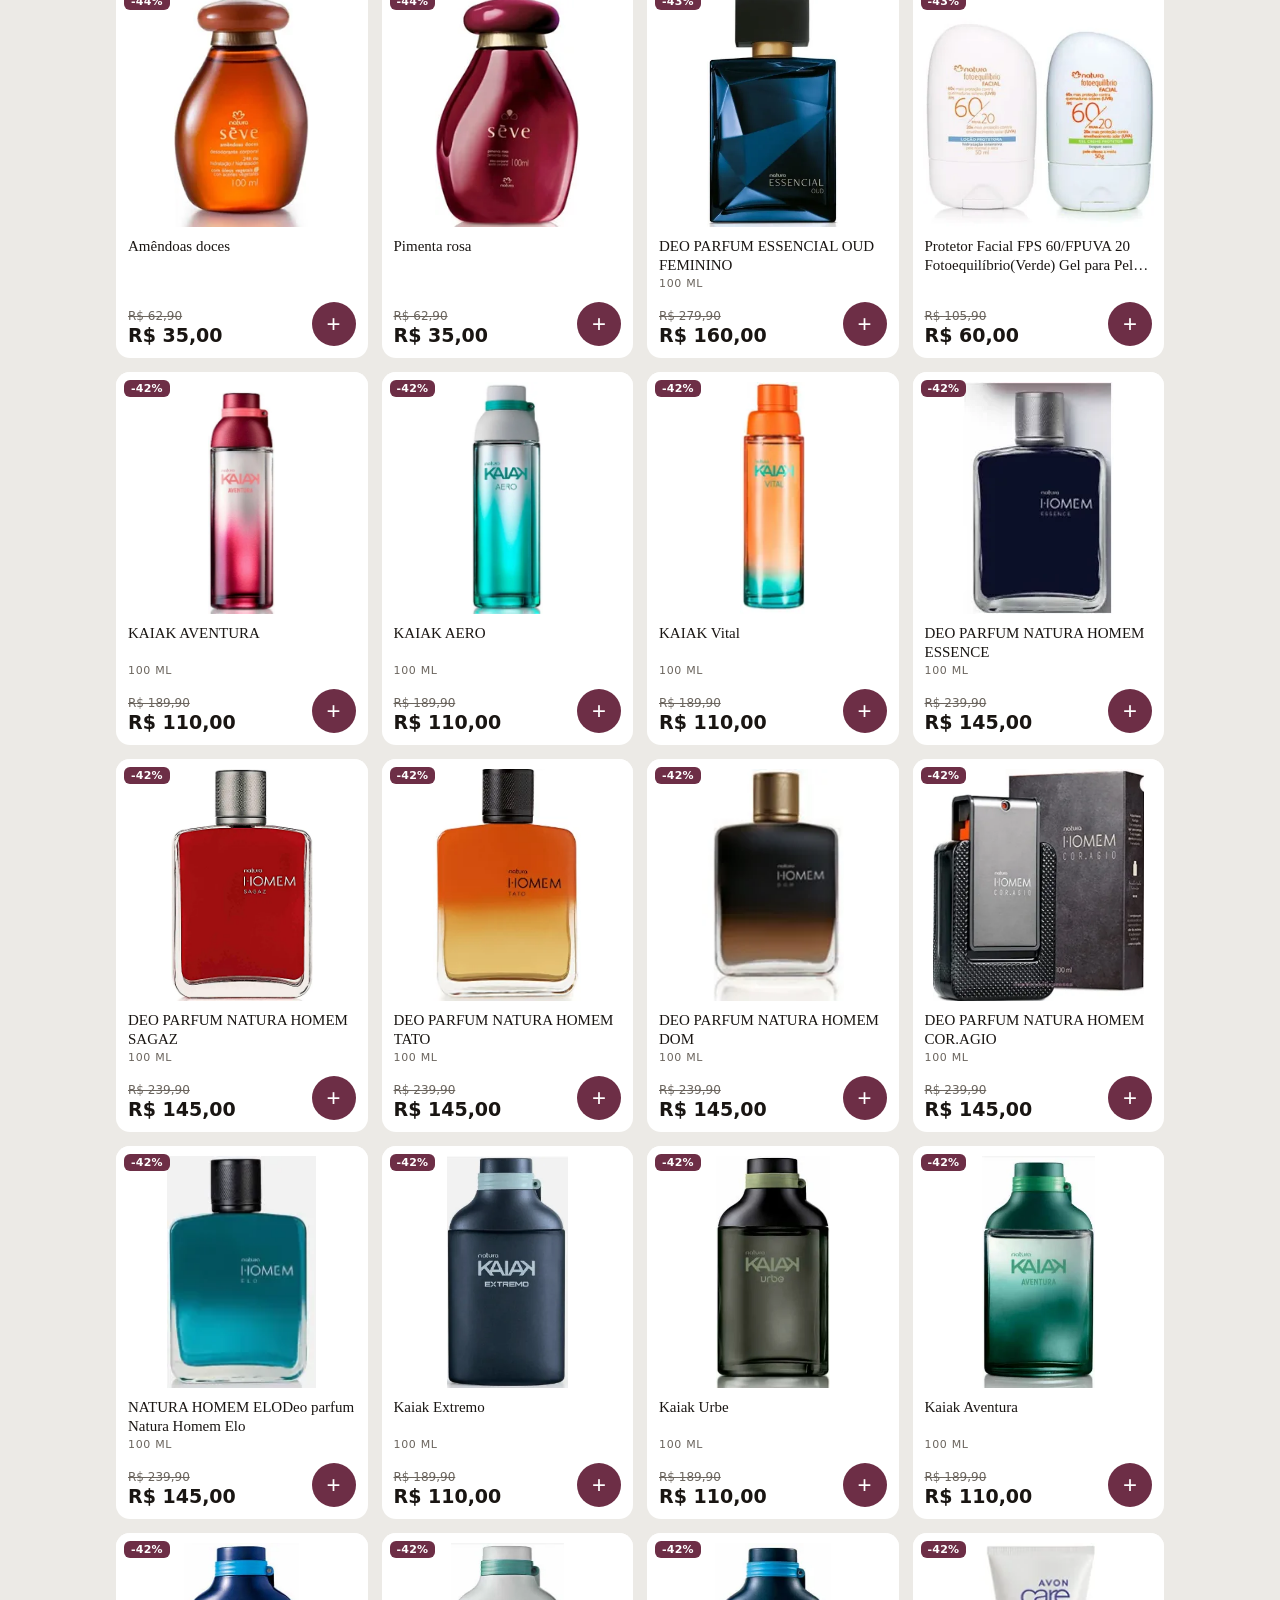
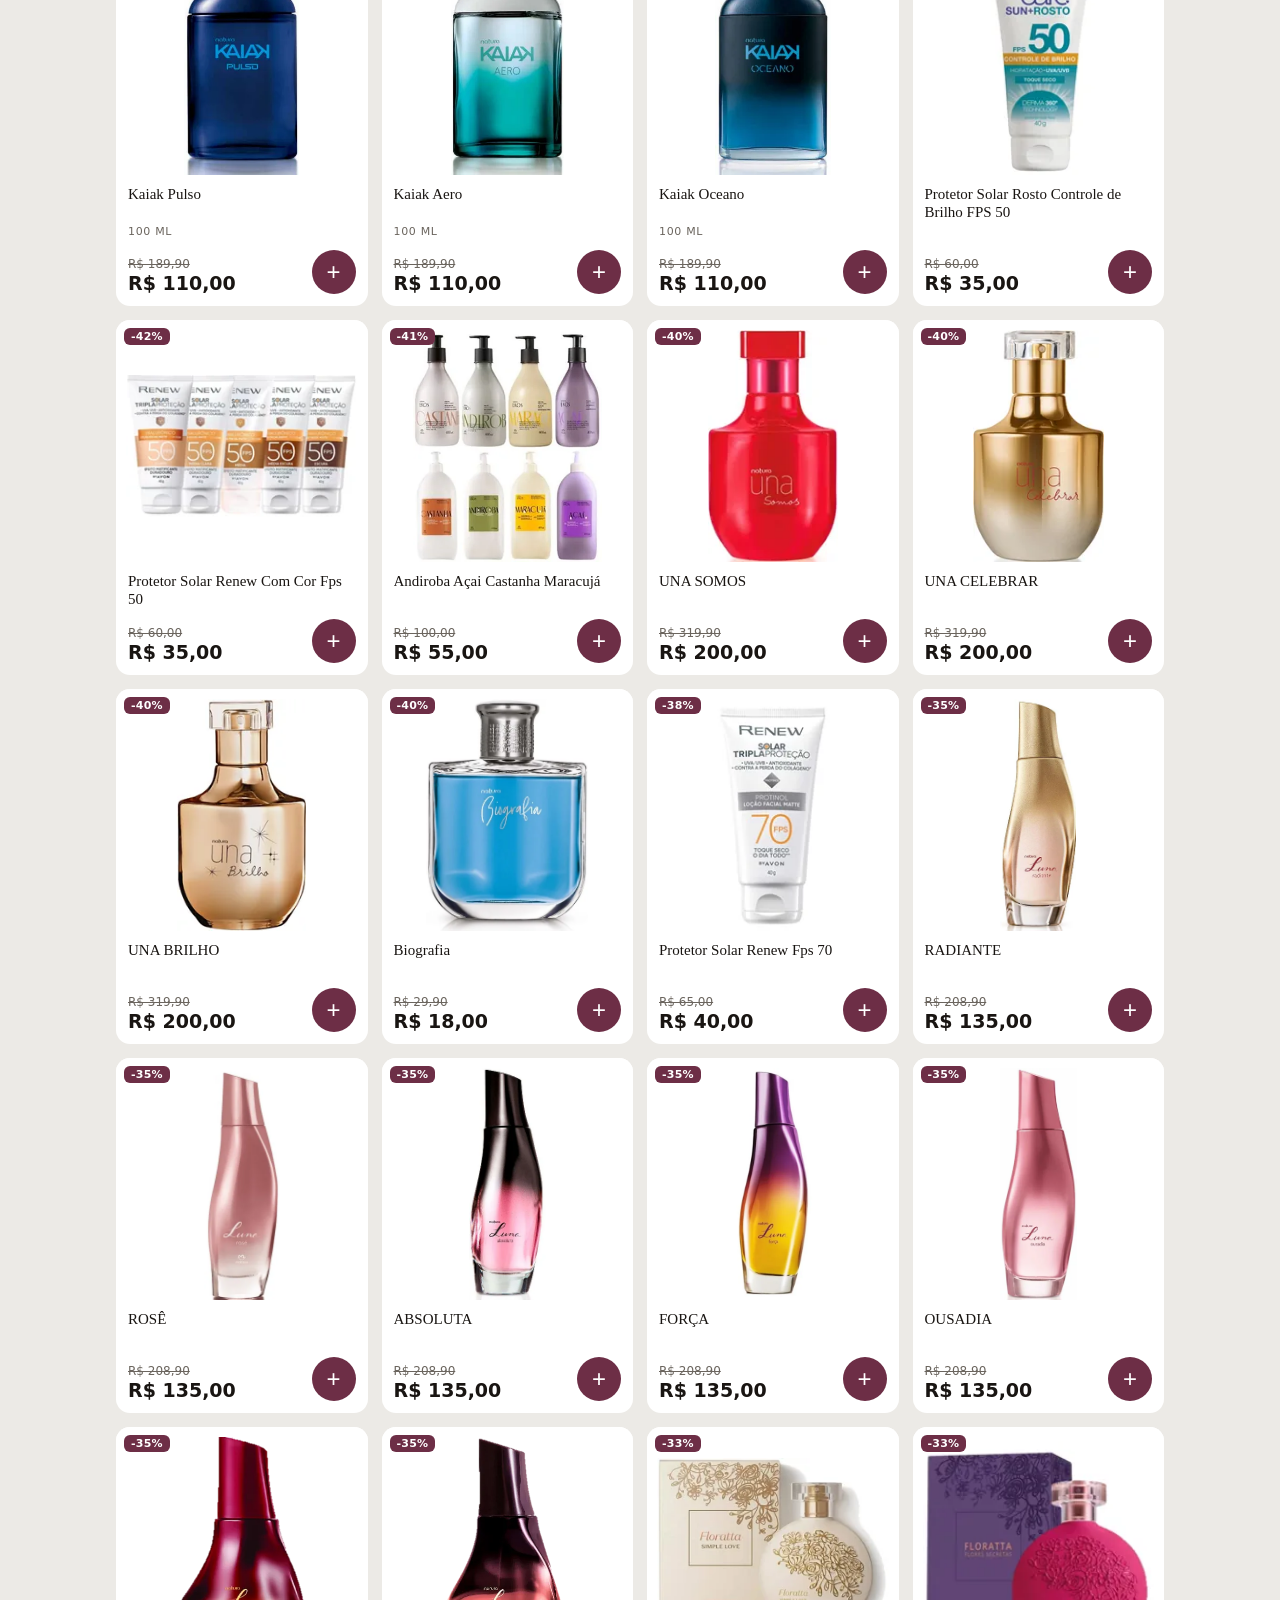
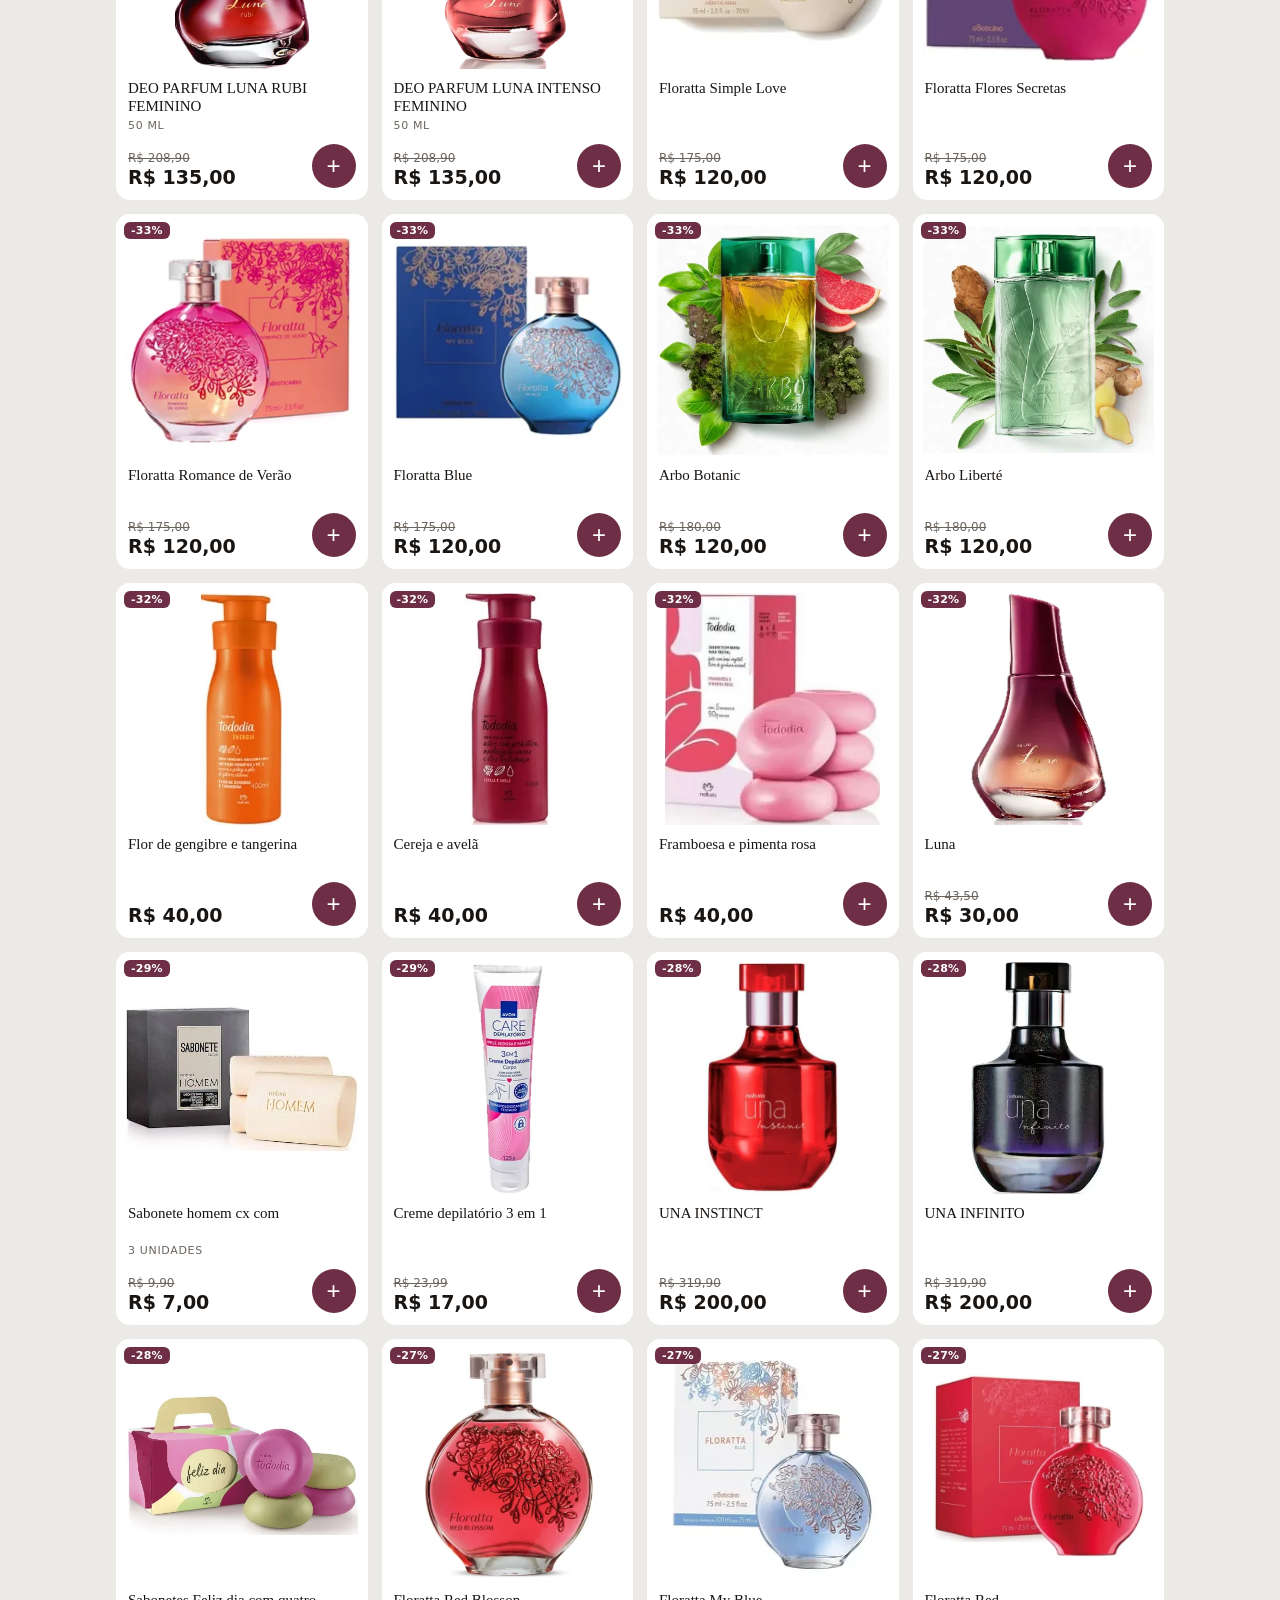
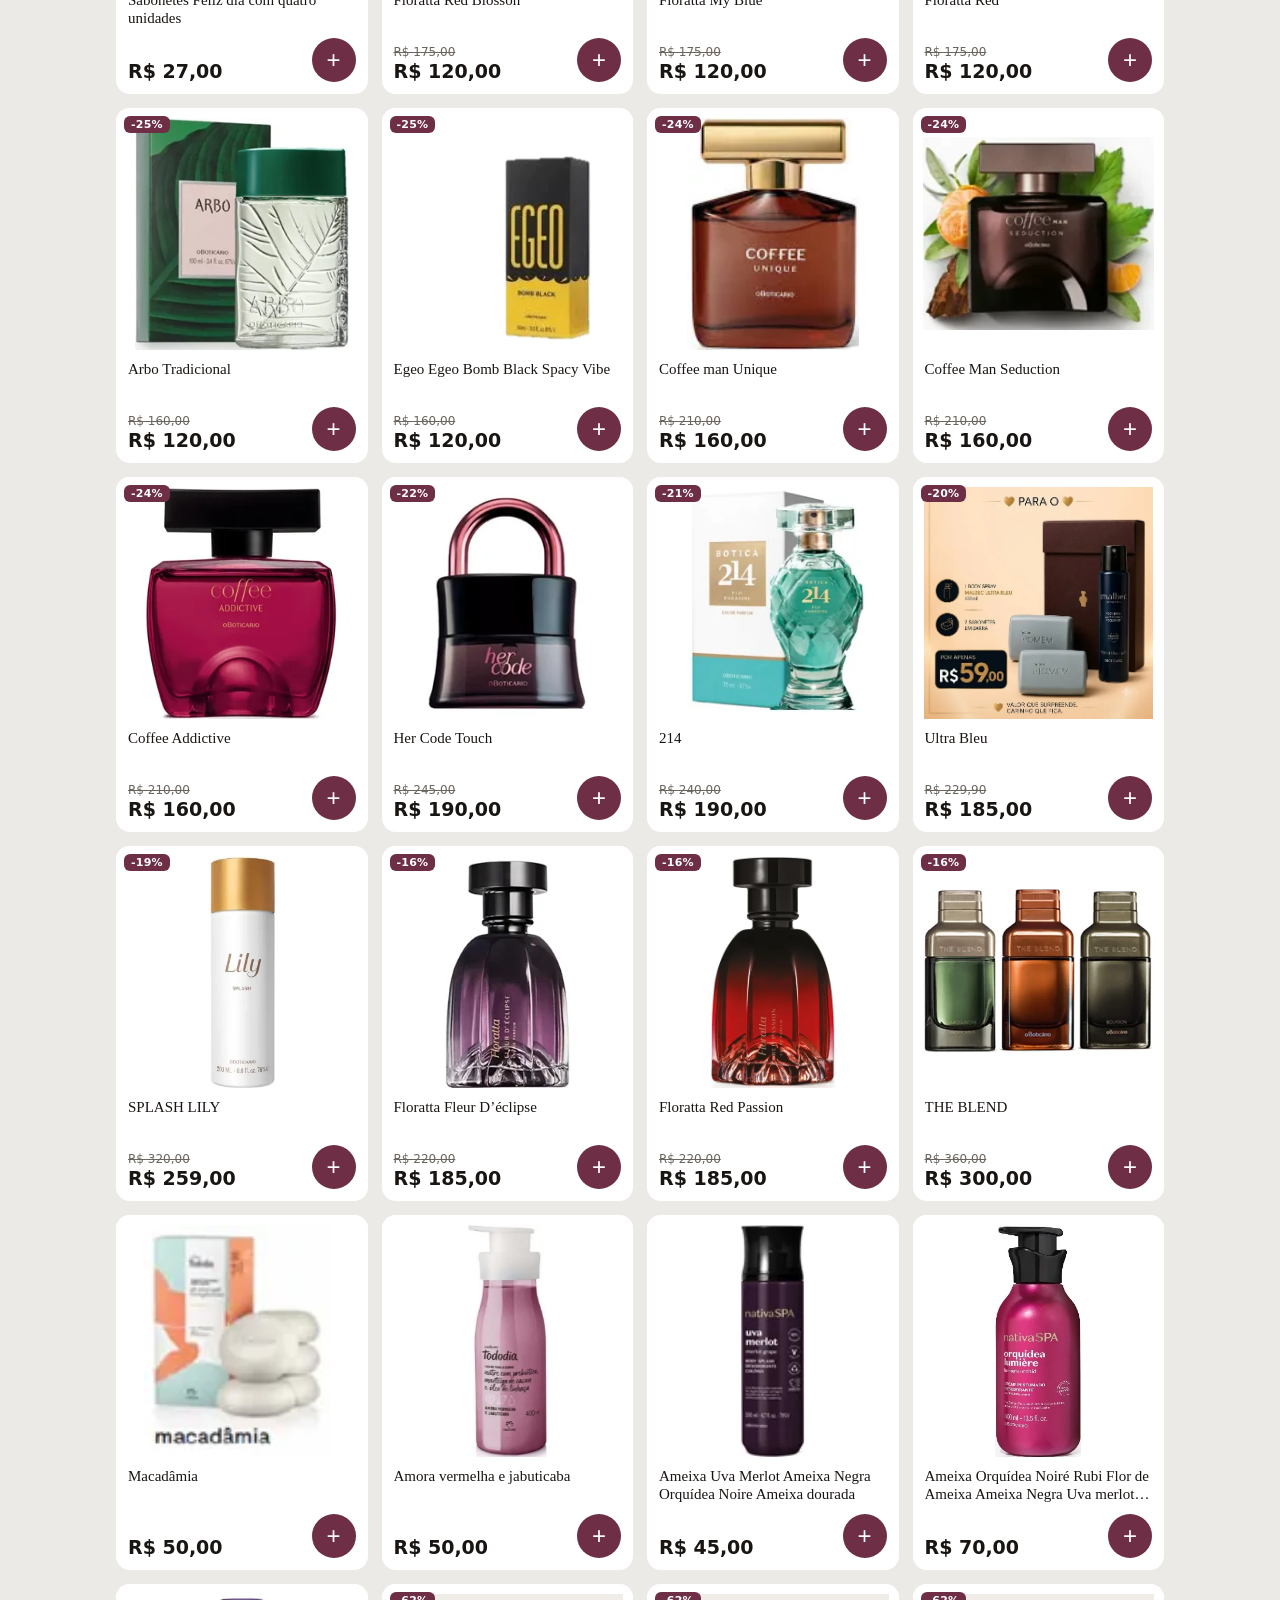
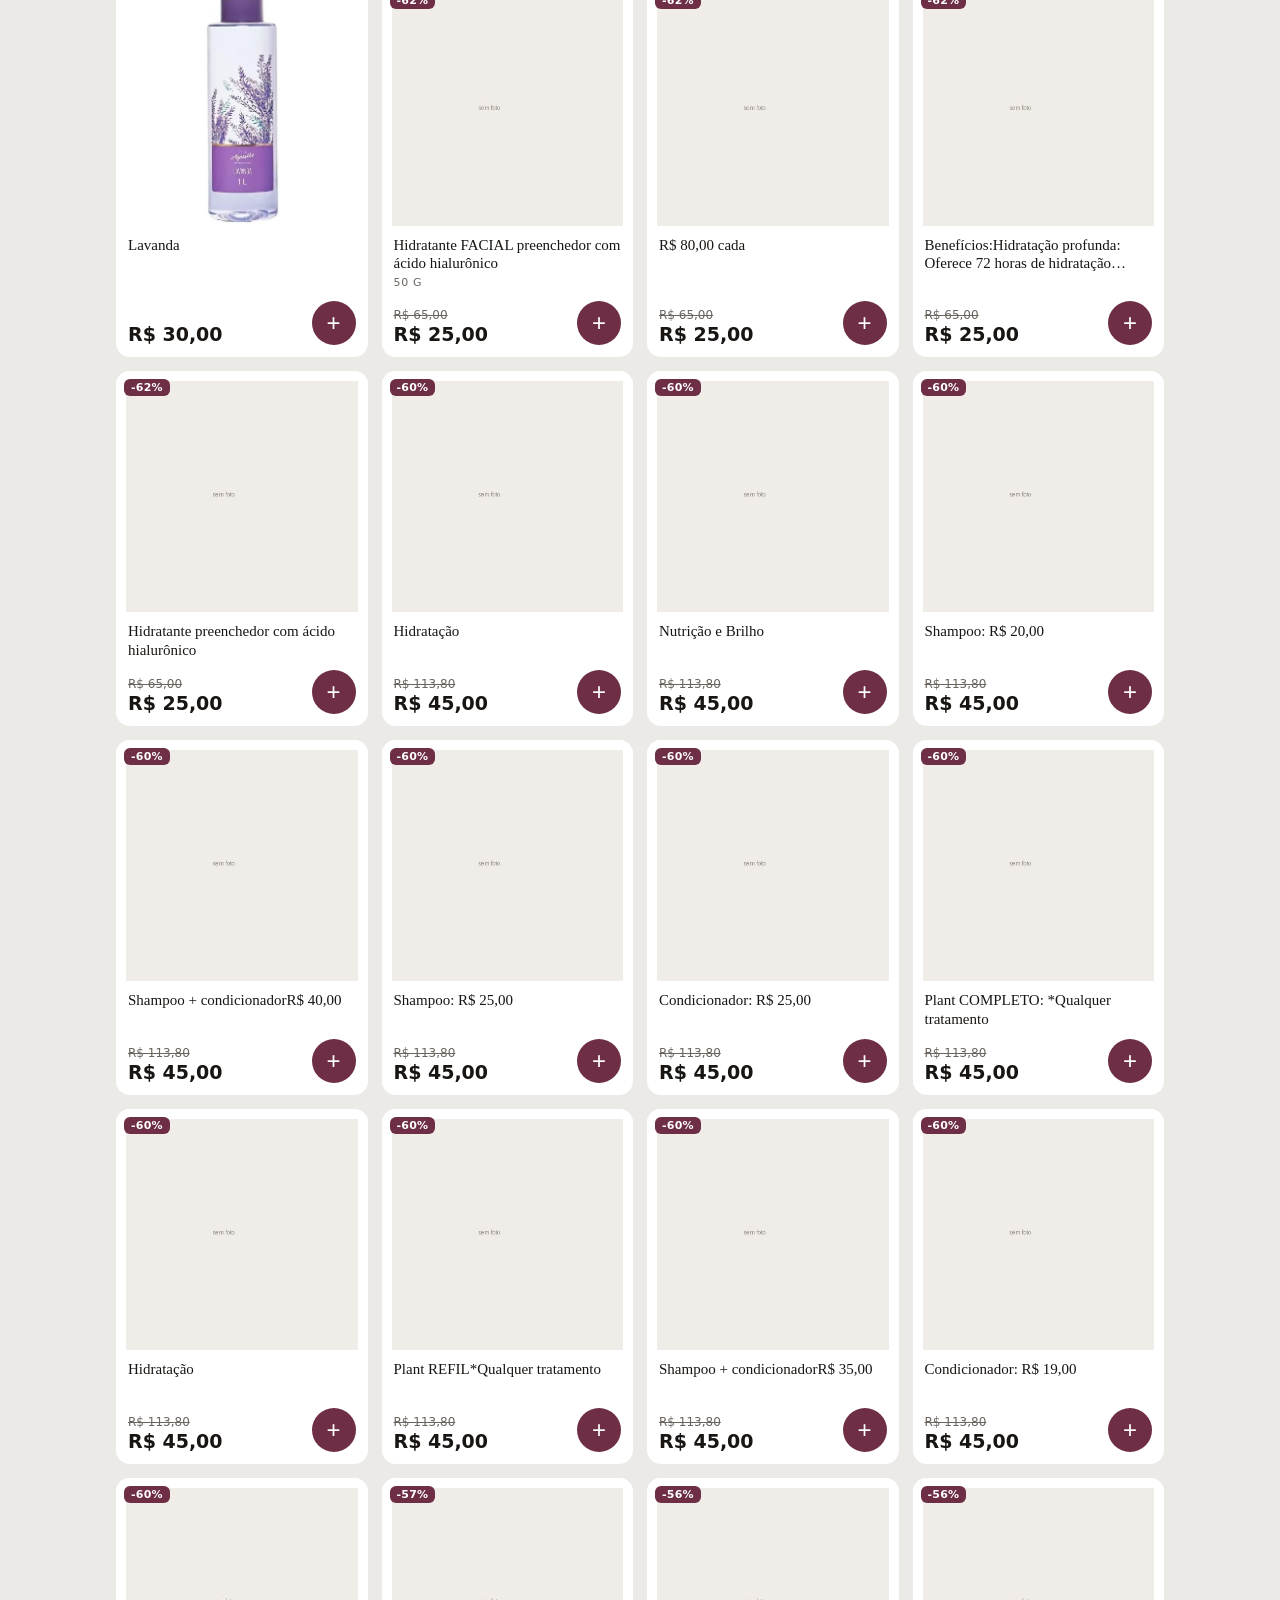
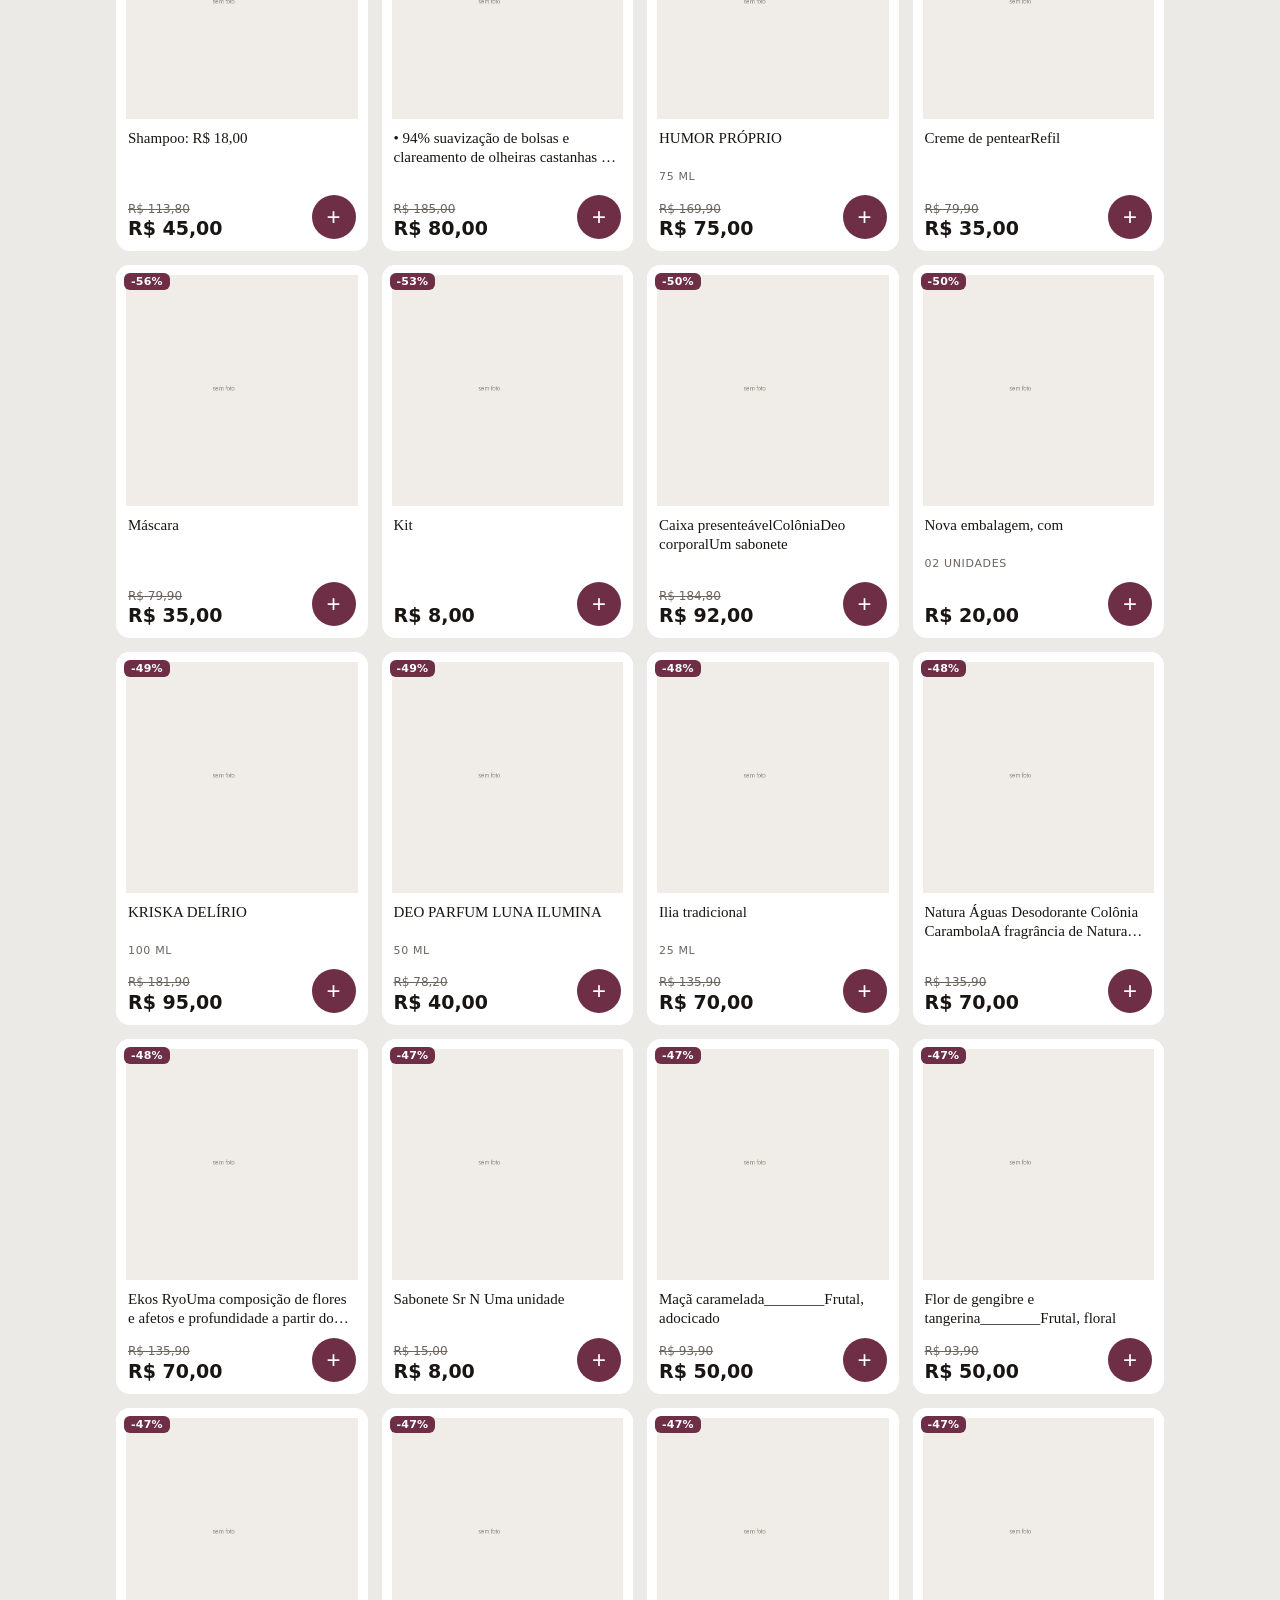
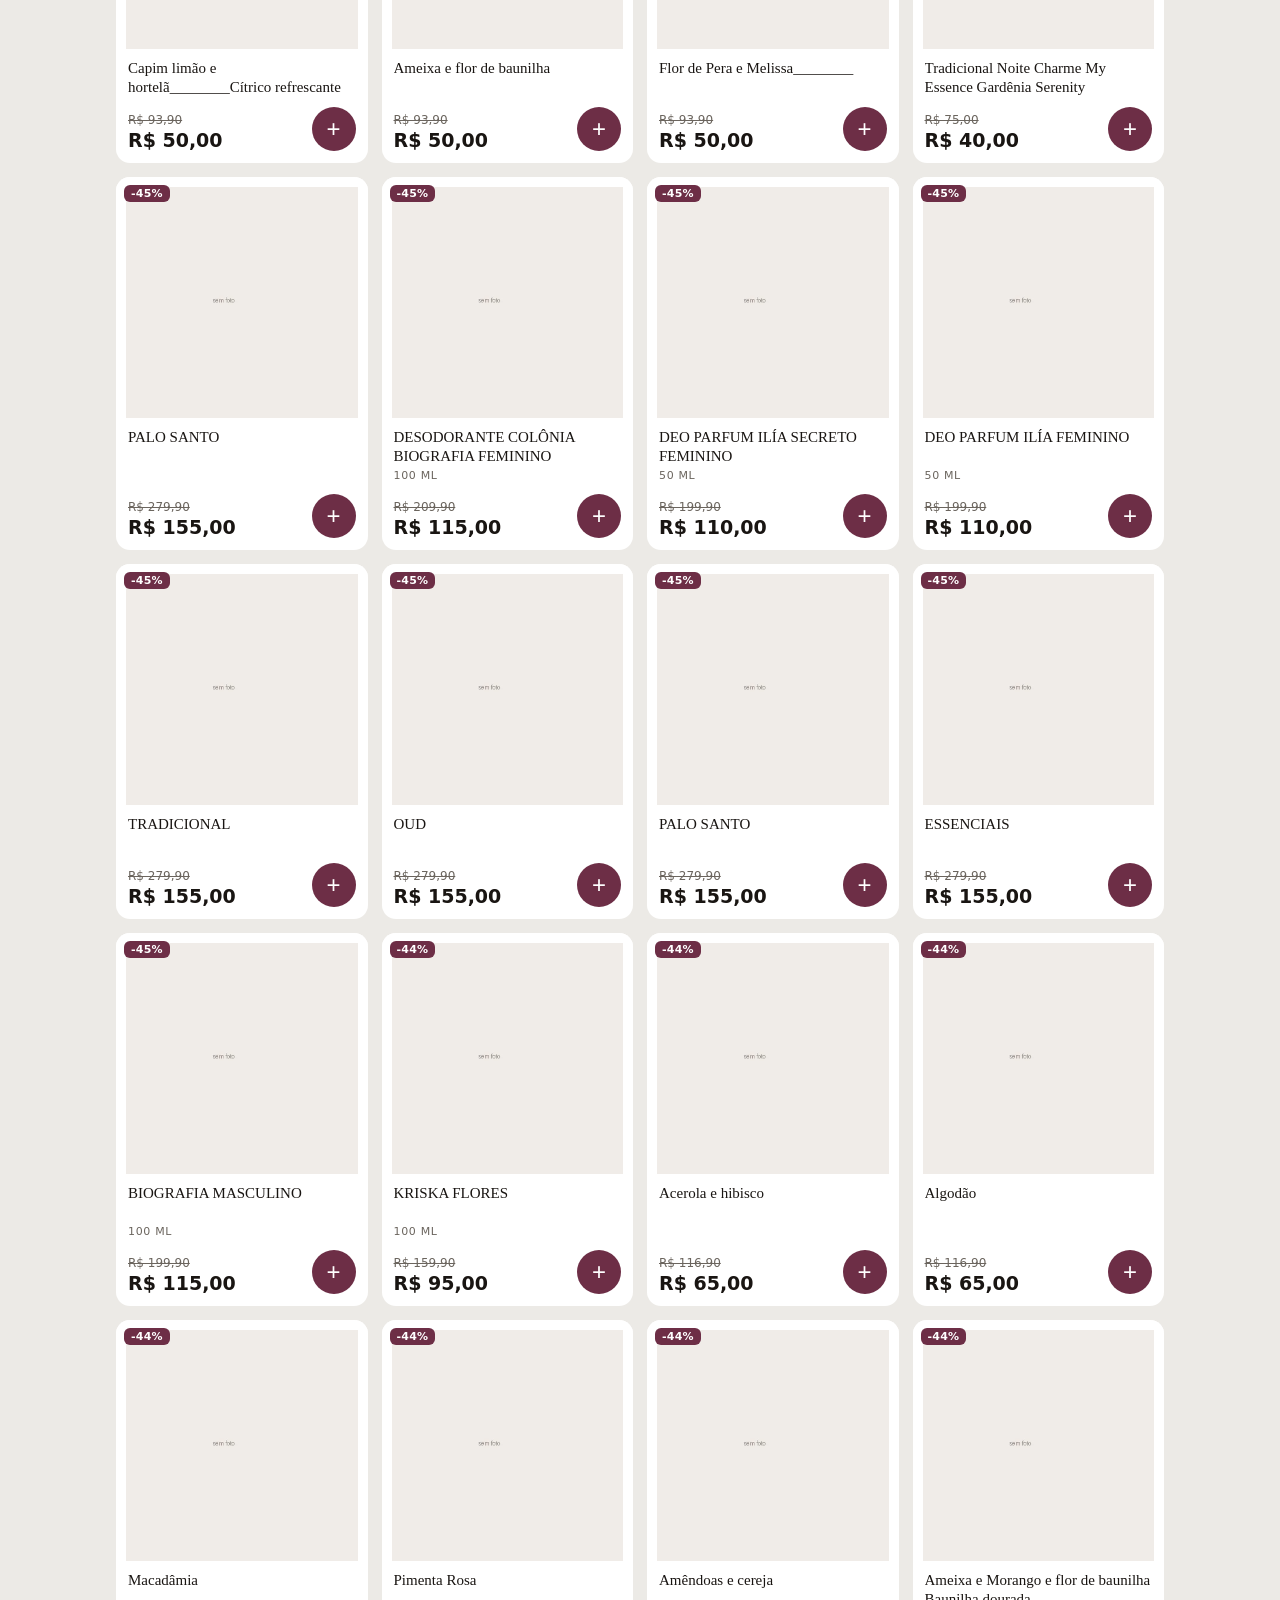
==== commit 0ada4f84: "feat: redesenhar a vitrine para o celular com chips, cards alinhados e foto primeiro" ====
--- a/site/index.html
+++ b/site/index.html
@@ -2,49 +2,71 @@
 <html lang="pt-BR">
 <head>
 <meta charset="utf-8">
-<meta name="viewport" content="width=device-width, initial-scale=1">
+<meta name="viewport" content="width=device-width, initial-scale=1, viewport-fit=cover">
+<meta name="theme-color" content="#6d2e46">
 <title>NOSSO.ELO — Catálogo</title>
 <meta name="description" content="Catálogo de perfumaria e cosméticos. Monte seu pedido e envie pelo WhatsApp.">
 <link rel="manifest" href="manifest.json">
 <link rel="stylesheet" href="css/estilo.css">
 </head>
 <body>
+
 <header class="topo">
-  <h1>NOSSO.ELO</h1>
-  <p class="lema">Viva uma vida perfumada</p>
-  <input id="busca" type="search" placeholder="Buscar produto, marca ou fragrância..." autocomplete="off">
-  <div class="filtros">
-    <select id="filtro-marca"><option value="">Todas as marcas</option></select>
-    <select id="filtro-categoria"><option value="">Todas as categorias</option></select>
+  <div class="marca">
+    <h1>Nosso<span>.</span>Elo</h1>
+    <p class="lema">Perfumaria &amp; cosméticos</p>
+  </div>
+
+  <div class="busca-caixa">
+    <svg class="lupa" viewBox="0 0 20 20" aria-hidden="true">
+      <circle cx="9" cy="9" r="6" fill="none" stroke="currentColor" stroke-width="2"/>
+      <path d="M13.5 13.5 18 18" stroke="currentColor" stroke-width="2" stroke-linecap="round"/>
+    </svg>
+    <input id="busca" type="search" placeholder="Buscar perfume, marca, fragrância"
+           autocomplete="off" aria-label="Buscar no catálogo">
+  </div>
+
+  <nav id="chips" class="chips" aria-label="Filtrar por marca"></nav>
+</header>
+
+<div id="avisos" class="avisos" hidden></div>
+
+<div class="barra-resultado">
+  <p id="contador" class="contador"></p>
+  <label class="ordenar">
+    <span class="sr-only">Ordenar por</span>
     <select id="ordem">
       <option value="desconto">Maior desconto</option>
       <option value="preco-asc">Menor preço</option>
       <option value="preco-desc">Maior preço</option>
       <option value="nome">Nome</option>
     </select>
-  </div>
-</header>
+  </label>
+</div>
 
-<div id="avisos" class="avisos" hidden></div>
-<p id="contador" class="contador"></p>
 <main id="grade" class="grade" aria-live="polite"></main>
-<p id="vazio" class="vazio" hidden>Nenhum produto encontrado.</p>
+<p id="vazio" class="vazio" hidden>Nenhum produto encontrado. Tente outra palavra.</p>
 
 <button id="abrir-carrinho" class="botao-carrinho" hidden>
-  <span id="carrinho-qtd">0</span> itens · R$ <span id="carrinho-total">0,00</span>
+  <span class="zap-icone" aria-hidden="true">
+    <svg viewBox="0 0 24 24" width="20" height="20"><path fill="currentColor" d="M12 2a10 10 0 0 0-8.6 15.1L2 22l5-1.3A10 10 0 1 0 12 2Zm5.3 14.1c-.2.6-1.3 1.2-1.8 1.2-.5.1-1 .1-1.7-.1a12 12 0 0 1-4.6-3.4c-.9-1.1-1.5-2.4-1.5-3.1 0-.7.4-1.4.9-1.7.2-.1.4-.2.6-.2h.4c.2 0 .3 0 .5.4l.7 1.7c.1.2 0 .4-.1.5l-.3.4c-.1.1-.2.3-.1.5a7.4 7.4 0 0 0 3.4 2.9c.2.1.4 0 .5-.1l.6-.7c.1-.2.3-.2.5-.1l1.6.8c.3.1.4.3.4.4v.6Z"/></svg>
+  </span>
+  <span id="carrinho-qtd">0</span> itens
+  <span class="ponto">·</span>
+  R$ <span id="carrinho-total">0,00</span>
 </button>
 
-<dialog id="painel-carrinho">
-  <h2>Seu pedido</h2>
+<dialog id="painel-carrinho" aria-labelledby="titulo-pedido">
+  <h2 id="titulo-pedido">Seu pedido</h2>
   <ul id="lista-carrinho"></ul>
-  <p class="total-final">Total: R$ <span id="total-final">0,00</span></p>
+  <p class="total-final">Total <strong>R$ <span id="total-final">0,00</span></strong></p>
   <p id="aviso-longo" class="aviso-longo" hidden>
-    Seu pedido está grande demais para uma mensagem só. Envie em duas partes.
+    Seu pedido ficou grande para uma mensagem só. Envie em duas partes.
   </p>
   <a id="enviar-whatsapp" class="botao-enviar" href="#" target="_blank" rel="noopener">
     Enviar pedido pelo WhatsApp
   </a>
-  <button id="fechar-painel" class="botao-secundario">Continuar comprando</button>
+  <button id="fechar-painel" class="botao-secundario">Continuar escolhendo</button>
 </dialog>
 
 <script type="module" src="js/app.js"></script>
--- a/site/css/estilo.css
+++ b/site/css/estilo.css
@@ -1,45 +1,419 @@
+/* NOSSO.ELO — vitrine mobile.
+   Direcao: balcao de perfumaria. Vidro, produto na frente, cromo minimo.
+   Serifa nos nomes de produto (incomum em catalogo mobile, combina com
+   perfumaria); sem webfont, para o site nunca depender da rede de terceiros
+   e abrir rapido no 4G. */
+
 :root {
-  --fundo: #faf7f5;
-  --carta: #ffffff;
-  --tinta: #2b2320;
-  --suave: #7d6f68;
-  --marca: #8c5a3c;
-  --destaque: #c0392b;
-  --borda: #e8e0da;
-}
+  --fundo:   #eceae6;
+  --carta:   #ffffff;
+  --tinta:   #191512;
+  --suave:   #6b655e;
+  --linha:   #dcd8d2;
+  --marca:   #6d2e46;
+  --marca-f: #8d3d5c;
+  --zap:     #1a9c5e;
+  --serifa:  Georgia, "Times New Roman", "Noto Serif", serif;
+  --sans:    system-ui, -apple-system, "Segoe UI", Roboto, sans-serif;
+  --raio:    14px;
+  --barra:   calc(64px + env(safe-area-inset-bottom, 0px));
+}
+
 * { box-sizing: border-box; }
+
+html { -webkit-text-size-adjust: 100%; }
+
 body {
-  margin: 0; background: var(--fundo); color: var(--tinta);
-  font: 16px/1.5 system-ui, -apple-system, "Segoe UI", Roboto, sans-serif;
-  padding-bottom: 90px;
-}
-.topo { padding: 16px; background: var(--carta); border-bottom: 1px solid var(--borda); position: sticky; top: 0; z-index: 10; }
-.topo h1 { margin: 0; font-size: 20px; letter-spacing: 2px; color: var(--marca); }
-.lema { margin: 2px 0 12px; font-size: 13px; color: var(--suave); }
-#busca { width: 100%; padding: 12px 14px; font-size: 16px; border: 1px solid var(--borda); border-radius: 10px; background: var(--fundo); }
-.filtros { display: flex; gap: 8px; margin-top: 8px; flex-wrap: wrap; }
-.filtros select { flex: 1 1 30%; padding: 9px; font-size: 14px; border: 1px solid var(--borda); border-radius: 8px; background: var(--carta); }
-.contador { margin: 12px 16px 0; font-size: 13px; color: var(--suave); }
-.grade { display: grid; grid-template-columns: repeat(auto-fill, minmax(150px, 1fr)); gap: 12px; padding: 12px 16px; }
-.produto { background: var(--carta); border: 1px solid var(--borda); border-radius: 12px; padding: 10px; display: flex; flex-direction: column; }
-.produto img { width: 100%; aspect-ratio: 1; object-fit: contain; background: var(--fundo); border-radius: 8px; }
-.produto h3 { margin: 8px 0 2px; font-size: 14px; line-height: 1.3; }
-.tamanho, .descricao { font-size: 12px; color: var(--suave); margin: 0 0 4px; }
-.descricao { display: -webkit-box; -webkit-line-clamp: 2; -webkit-box-orient: vertical; overflow: hidden; }
-.preco-de { font-size: 12px; color: var(--suave); text-decoration: line-through; }
-.preco-por { font-size: 18px; font-weight: 700; color: var(--marca); }
-.selo { display: inline-block; background: var(--destaque); color: #fff; font-size: 11px; font-weight: 700; padding: 2px 6px; border-radius: 4px; margin-left: 6px; }
-.produto button { margin-top: auto; padding: 9px; border: 0; border-radius: 8px; background: var(--marca); color: #fff; font-size: 14px; font-weight: 600; cursor: pointer; }
-.botao-carrinho { position: fixed; left: 16px; right: 16px; bottom: 16px; padding: 15px; border: 0; border-radius: 12px; background: #128c7e; color: #fff; font-size: 16px; font-weight: 700; cursor: pointer; box-shadow: 0 4px 16px rgba(0,0,0,.2); }
-#painel-carrinho { width: min(520px, 92vw); border: 0; border-radius: 14px; padding: 20px; }
-#painel-carrinho::backdrop { background: rgba(0,0,0,.45); }
-#lista-carrinho { list-style: none; padding: 0; margin: 0 0 12px; }
-#lista-carrinho li { display: flex; align-items: center; gap: 8px; padding: 8px 0; border-bottom: 1px solid var(--borda); font-size: 14px; }
-#lista-carrinho .nome { flex: 1; }
-#lista-carrinho input { width: 54px; padding: 5px; border: 1px solid var(--borda); border-radius: 6px; }
-.total-final { font-size: 18px; font-weight: 700; text-align: right; }
-.botao-enviar { display: block; text-align: center; padding: 15px; border-radius: 10px; background: #25d366; color: #fff; font-weight: 700; text-decoration: none; }
-.botao-secundario { display: block; width: 100%; margin-top: 8px; padding: 12px; border: 1px solid var(--borda); border-radius: 10px; background: var(--carta); cursor: pointer; }
-.avisos { margin: 12px 16px; padding: 12px; background: #fff4e5; border: 1px solid #f0d9b5; border-radius: 8px; font-size: 14px; }
-.aviso-longo { background: #fff4e5; padding: 10px; border-radius: 8px; font-size: 13px; }
-.vazio { text-align: center; color: var(--suave); padding: 40px 16px; }
+  margin: 0;
+  background: var(--fundo);
+  color: var(--tinta);
+  font: 16px/1.45 var(--sans);
+  padding-bottom: calc(var(--barra) + 16px);
+  overflow-x: hidden;
+}
+
+.sr-only {
+  position: absolute; width: 1px; height: 1px;
+  padding: 0; margin: -1px; overflow: hidden;
+  clip: rect(0 0 0 0); white-space: nowrap; border: 0;
+}
+
+:where(a, button, input, select, summary):focus-visible {
+  outline: 2px solid var(--marca);
+  outline-offset: 2px;
+}
+
+/* ---------- Topo ---------- */
+
+.topo {
+  position: sticky;
+  top: 0;
+  z-index: 20;
+  background: var(--fundo);
+  padding: 12px 16px 8px;
+  border-bottom: 1px solid var(--linha);
+}
+
+.marca { display: flex; align-items: baseline; gap: 10px; margin-bottom: 10px; }
+
+.marca h1 {
+  margin: 0;
+  font: 400 23px/1 var(--serifa);
+  letter-spacing: .01em;
+  color: var(--tinta);
+}
+
+.marca h1 span { color: var(--marca); }
+
+.lema {
+  margin: 0;
+  font-size: 11px;
+  letter-spacing: .09em;
+  text-transform: uppercase;
+  color: var(--suave);
+}
+
+.busca-caixa { position: relative; display: flex; align-items: center; }
+
+.lupa {
+  position: absolute;
+  left: 13px;
+  width: 18px; height: 18px;
+  color: var(--suave);
+  pointer-events: none;
+}
+
+#busca {
+  width: 100%;
+  padding: 12px 14px 12px 40px;
+  font: 16px var(--sans);
+  color: var(--tinta);
+  background: var(--carta);
+  border: 1px solid var(--linha);
+  border-radius: 999px;
+  appearance: none;
+}
+
+#busca::placeholder { color: var(--suave); }
+#busca::-webkit-search-cancel-button { -webkit-appearance: none; }
+
+/* Chips horizontais no lugar de selects empilhados: cabem numa linha,
+   sao alvo de polegar e devolvem a tela para os produtos. */
+.chips {
+  display: flex;
+  gap: 8px;
+  margin: 10px -16px 0;
+  padding: 0 16px 2px;
+  overflow-x: auto;
+  scrollbar-width: none;
+  -webkit-overflow-scrolling: touch;
+}
+
+.chips::-webkit-scrollbar { display: none; }
+
+.chip {
+  flex: 0 0 auto;
+  padding: 7px 14px;
+  font: 500 13.5px var(--sans);
+  color: var(--tinta);
+  background: transparent;
+  border: 1px solid var(--linha);
+  border-radius: 999px;
+  cursor: pointer;
+  white-space: nowrap;
+}
+
+.chip[aria-pressed="true"] {
+  background: var(--marca);
+  border-color: var(--marca);
+  color: #fff;
+}
+
+/* ---------- Barra de resultado ---------- */
+
+.barra-resultado {
+  display: flex;
+  align-items: center;
+  justify-content: space-between;
+  gap: 12px;
+  padding: 12px 16px 6px;
+}
+
+.contador { margin: 0; font-size: 13px; color: var(--suave); }
+
+.ordenar select {
+  font: 13px var(--sans);
+  color: var(--tinta);
+  background: transparent;
+  border: 0;
+  border-bottom: 1px solid var(--linha);
+  padding: 2px 2px 3px;
+}
+
+/* ---------- Grade ---------- */
+
+.grade {
+  display: grid;
+  grid-template-columns: repeat(2, 1fr);
+  gap: 10px;
+  padding: 6px 16px 0;
+}
+
+.produto {
+  display: flex;
+  flex-direction: column;
+  height: 100%;
+  background: var(--carta);
+  border-radius: var(--raio);
+  overflow: hidden;
+}
+
+.moldura {
+  position: relative;
+  background: #fff;
+  padding: 10px;
+}
+
+.moldura img {
+  display: block;
+  width: 100%;
+  aspect-ratio: 1;
+  object-fit: contain;
+}
+
+/* Bandeirinha de desconto sobre a foto: nao rouba altura do texto. */
+.selo {
+  position: absolute;
+  top: 8px; left: 8px;
+  padding: 3px 7px;
+  font: 700 11px/1 var(--sans);
+  letter-spacing: .02em;
+  color: #fff;
+  background: var(--marca);
+  border-radius: 6px;
+}
+
+.corpo {
+  display: flex;
+  flex-direction: column;
+  flex: 1;
+  gap: 2px;
+  padding: 0 12px 12px;
+}
+
+.produto h3 {
+  margin: 0;
+  font: 400 15px/1.25 var(--serifa);
+  /* Duas linhas fixas mantem todos os cards da fileira alinhados. */
+  display: -webkit-box;
+  -webkit-line-clamp: 2;
+  -webkit-box-orient: vertical;
+  overflow: hidden;
+  min-height: 2.5em;
+}
+
+.tamanho {
+  margin: 0;
+  font-size: 11px;
+  letter-spacing: .06em;
+  text-transform: uppercase;
+  color: var(--suave);
+}
+
+.precos {
+  display: flex;
+  align-items: flex-end;
+  justify-content: space-between;
+  gap: 8px;
+  /* Empurra o preco para a base do card: com ou sem linha de tamanho, todos
+     os cards da fileira alinham o preco na mesma altura. */
+  margin-top: auto;
+  padding-top: 8px;
+}
+
+.preco-de {
+  font-size: 12px;
+  color: var(--suave);
+  text-decoration: line-through;
+}
+
+.preco-por {
+  font: 600 19px/1.1 var(--sans);
+  font-variant-numeric: tabular-nums;
+  color: var(--tinta);
+}
+
+.preco-por small { font-size: 12px; font-weight: 500; color: var(--suave); }
+
+/* Botao redondo no lugar da barra "Adicionar": 44px de alvo, sem competir
+   visualmente com a foto do produto. */
+.somar {
+  flex: 0 0 auto;
+  width: 44px; height: 44px;
+  display: grid;
+  place-items: center;
+  font-size: 24px;
+  line-height: 1;
+  color: #fff;
+  background: var(--marca);
+  border: 0;
+  border-radius: 50%;
+  cursor: pointer;
+  transition: transform .12s ease, background .12s ease;
+}
+
+.somar:active { transform: scale(.9); background: var(--marca-f); }
+.somar.feito { background: var(--zap); }
+
+.vazio { text-align: center; color: var(--suave); padding: 48px 24px; }
+
+.avisos {
+  margin: 12px 16px 0;
+  padding: 12px 14px;
+  font-size: 13.5px;
+  line-height: 1.5;
+  background: #fff6e6;
+  border: 1px solid #ecd9b0;
+  border-radius: 10px;
+}
+
+/* ---------- Carrinho ---------- */
+
+.botao-carrinho {
+  position: fixed;
+  left: 12px; right: 12px;
+  bottom: calc(12px + env(safe-area-inset-bottom, 0px));
+  z-index: 30;
+  display: flex;
+  align-items: center;
+  justify-content: center;
+  gap: 8px;
+  padding: 15px;
+  font: 600 16px var(--sans);
+  color: #fff;
+  background: var(--zap);
+  border: 0;
+  border-radius: 999px;
+  cursor: pointer;
+  box-shadow: 0 6px 20px rgba(25, 21, 18, .22);
+}
+
+.zap-icone { display: flex; }
+.ponto { opacity: .6; }
+
+#painel-carrinho {
+  width: min(520px, 100vw);
+  max-height: 88vh;
+  margin: auto auto 0;
+  padding: 20px 18px calc(20px + env(safe-area-inset-bottom, 0px));
+  color: var(--tinta);
+  background: var(--fundo);
+  border: 0;
+  border-radius: 18px 18px 0 0;
+}
+
+#painel-carrinho::backdrop { background: rgba(25, 21, 18, .5); }
+
+#painel-carrinho h2 {
+  margin: 0 0 12px;
+  font: 400 21px var(--serifa);
+}
+
+#lista-carrinho { list-style: none; padding: 0; margin: 0 0 14px; }
+
+#lista-carrinho li {
+  display: flex;
+  align-items: center;
+  gap: 10px;
+  padding: 10px 0;
+  border-bottom: 1px solid var(--linha);
+  font-size: 14px;
+}
+
+#lista-carrinho .nome { flex: 1; line-height: 1.3; }
+#lista-carrinho .valor { font-variant-numeric: tabular-nums; white-space: nowrap; }
+
+#lista-carrinho input {
+  width: 52px;
+  padding: 6px;
+  font: 15px var(--sans);
+  text-align: center;
+  background: var(--carta);
+  border: 1px solid var(--linha);
+  border-radius: 8px;
+}
+
+#lista-carrinho .tirar {
+  width: 32px; height: 32px;
+  font-size: 20px;
+  color: var(--suave);
+  background: transparent;
+  border: 0;
+  cursor: pointer;
+}
+
+.total-final {
+  display: flex;
+  align-items: baseline;
+  justify-content: space-between;
+  margin: 0 0 14px;
+  font-size: 14px;
+  color: var(--suave);
+}
+
+.total-final strong {
+  font: 600 22px var(--sans);
+  font-variant-numeric: tabular-nums;
+  color: var(--tinta);
+}
+
+.botao-enviar {
+  display: block;
+  padding: 15px;
+  font: 600 16px var(--sans);
+  color: #fff;
+  text-align: center;
+  text-decoration: none;
+  background: var(--zap);
+  border-radius: 999px;
+}
+
+.aviso-longo {
+  margin: 0 0 12px;
+  padding: 10px 12px;
+  font-size: 13px;
+  background: #fff6e6;
+  border-radius: 10px;
+}
+
+.botao-secundario {
+  display: block;
+  width: 100%;
+  margin-top: 10px;
+  padding: 13px;
+  font: 500 15px var(--sans);
+  color: var(--suave);
+  background: transparent;
+  border: 0;
+  cursor: pointer;
+}
+
+/* ---------- Telas maiores ---------- */
+
+@media (min-width: 600px) {
+  .grade { grid-template-columns: repeat(3, 1fr); gap: 14px; }
+  .marca h1 { font-size: 27px; }
+}
+
+@media (min-width: 900px) {
+  .topo, .barra-resultado, .grade, .avisos {
+    max-width: 1080px;
+    margin-inline: auto;
+  }
+  .grade { grid-template-columns: repeat(4, 1fr); }
+  .botao-carrinho { left: auto; right: 24px; width: 280px; }
+}
+
+@media (prefers-reduced-motion: reduce) {
+  * { transition: none !important; }
+}
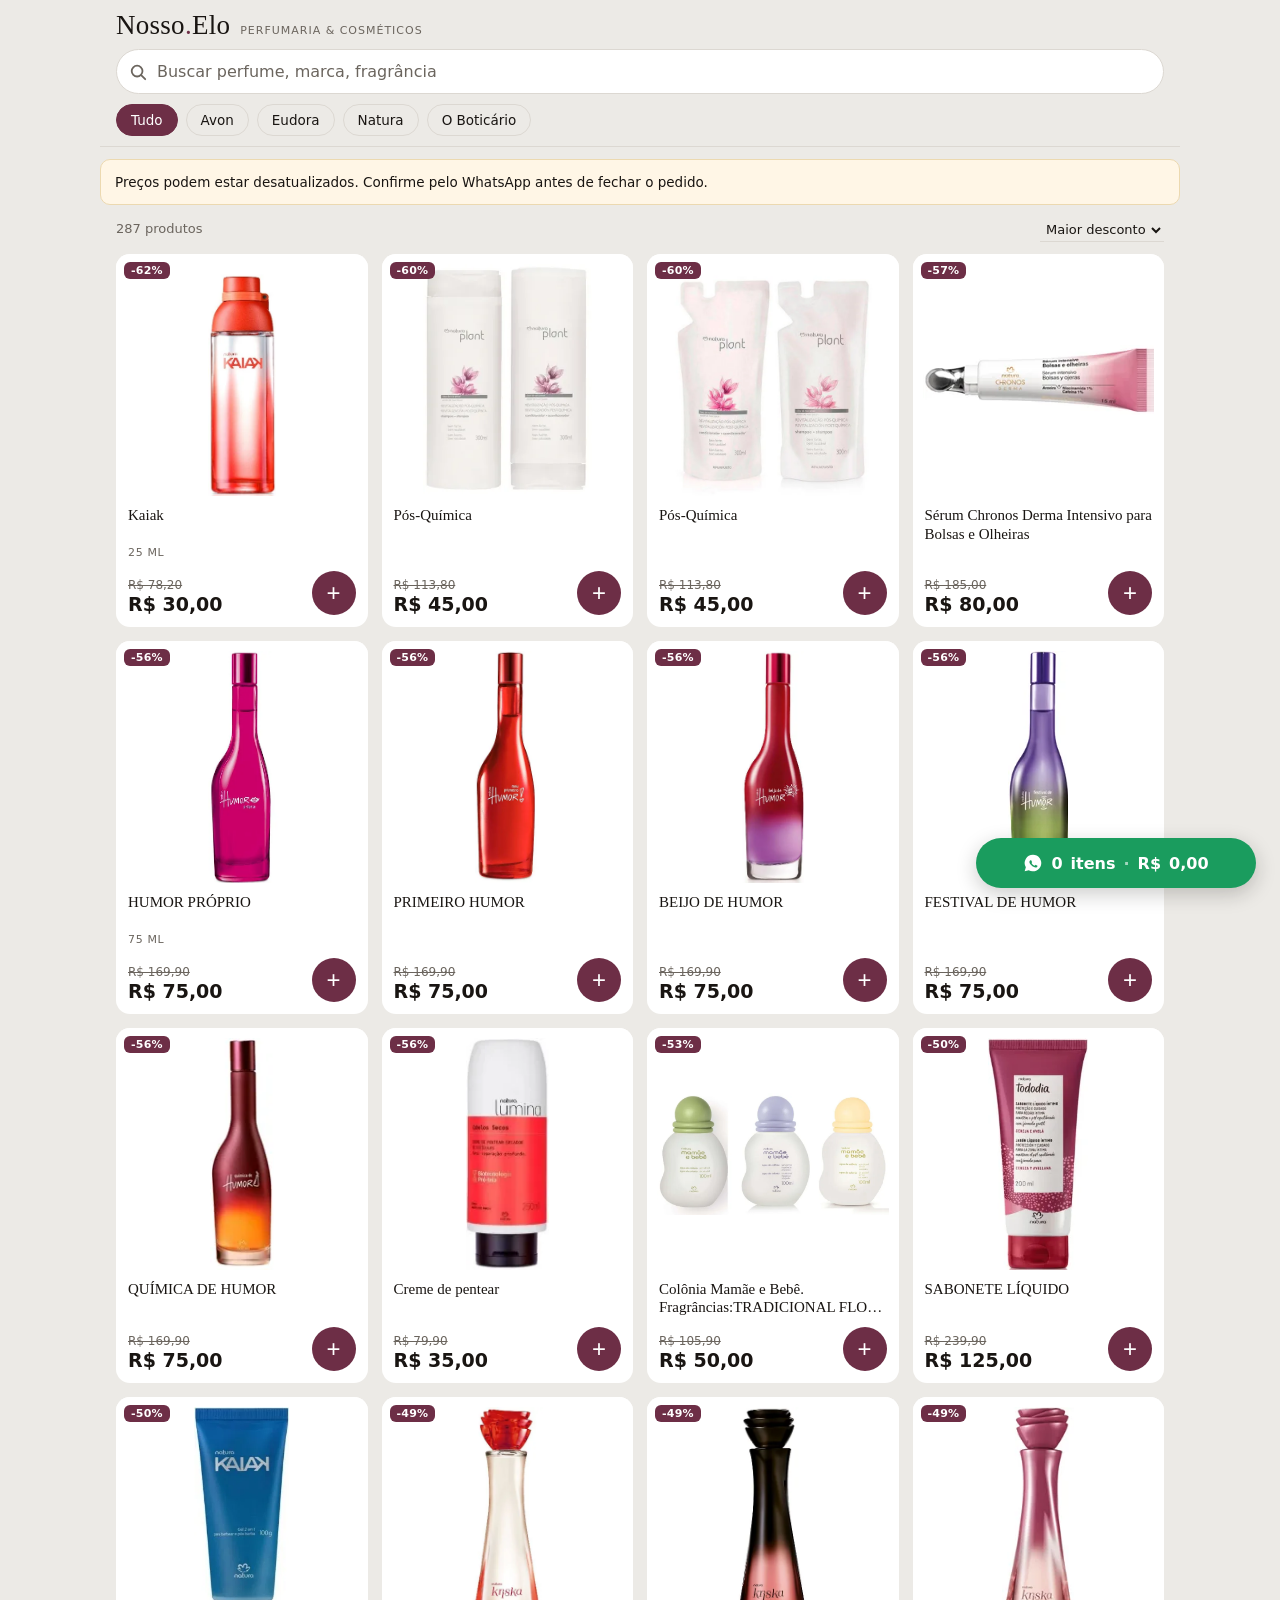
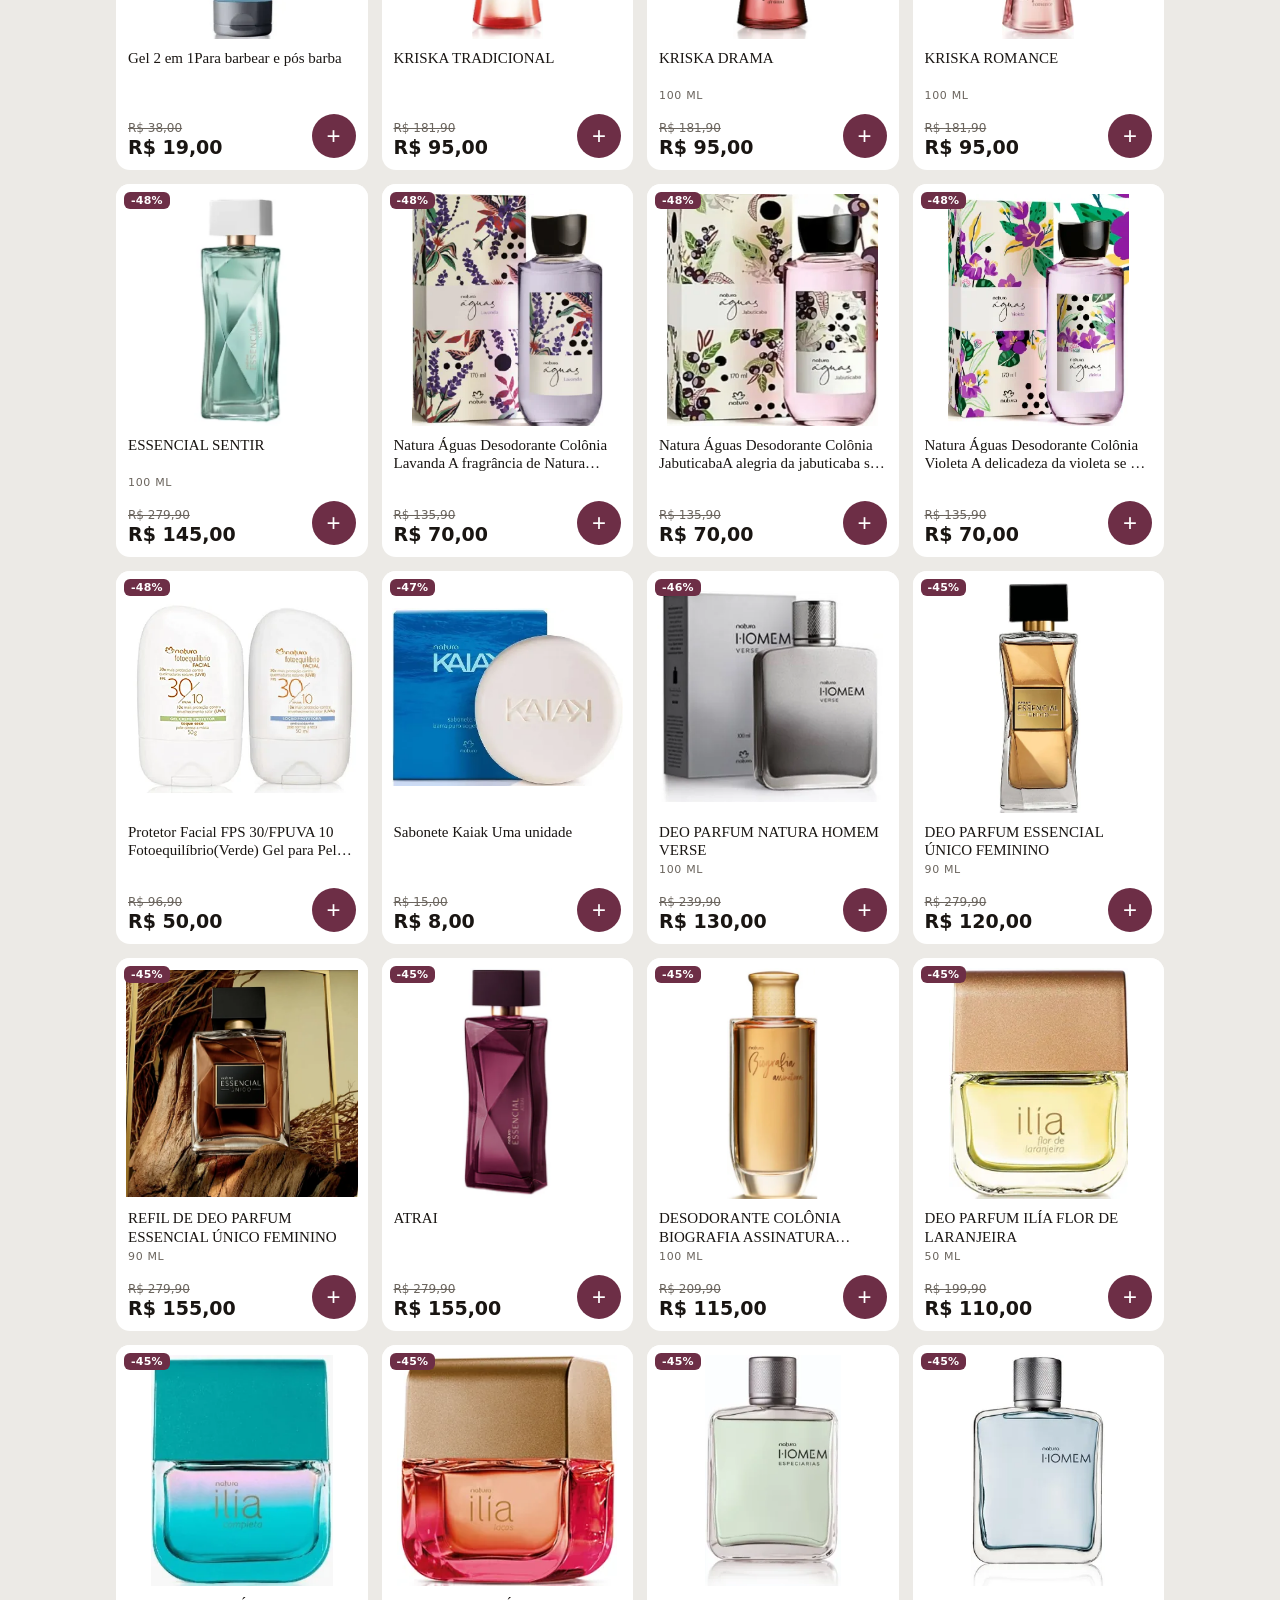
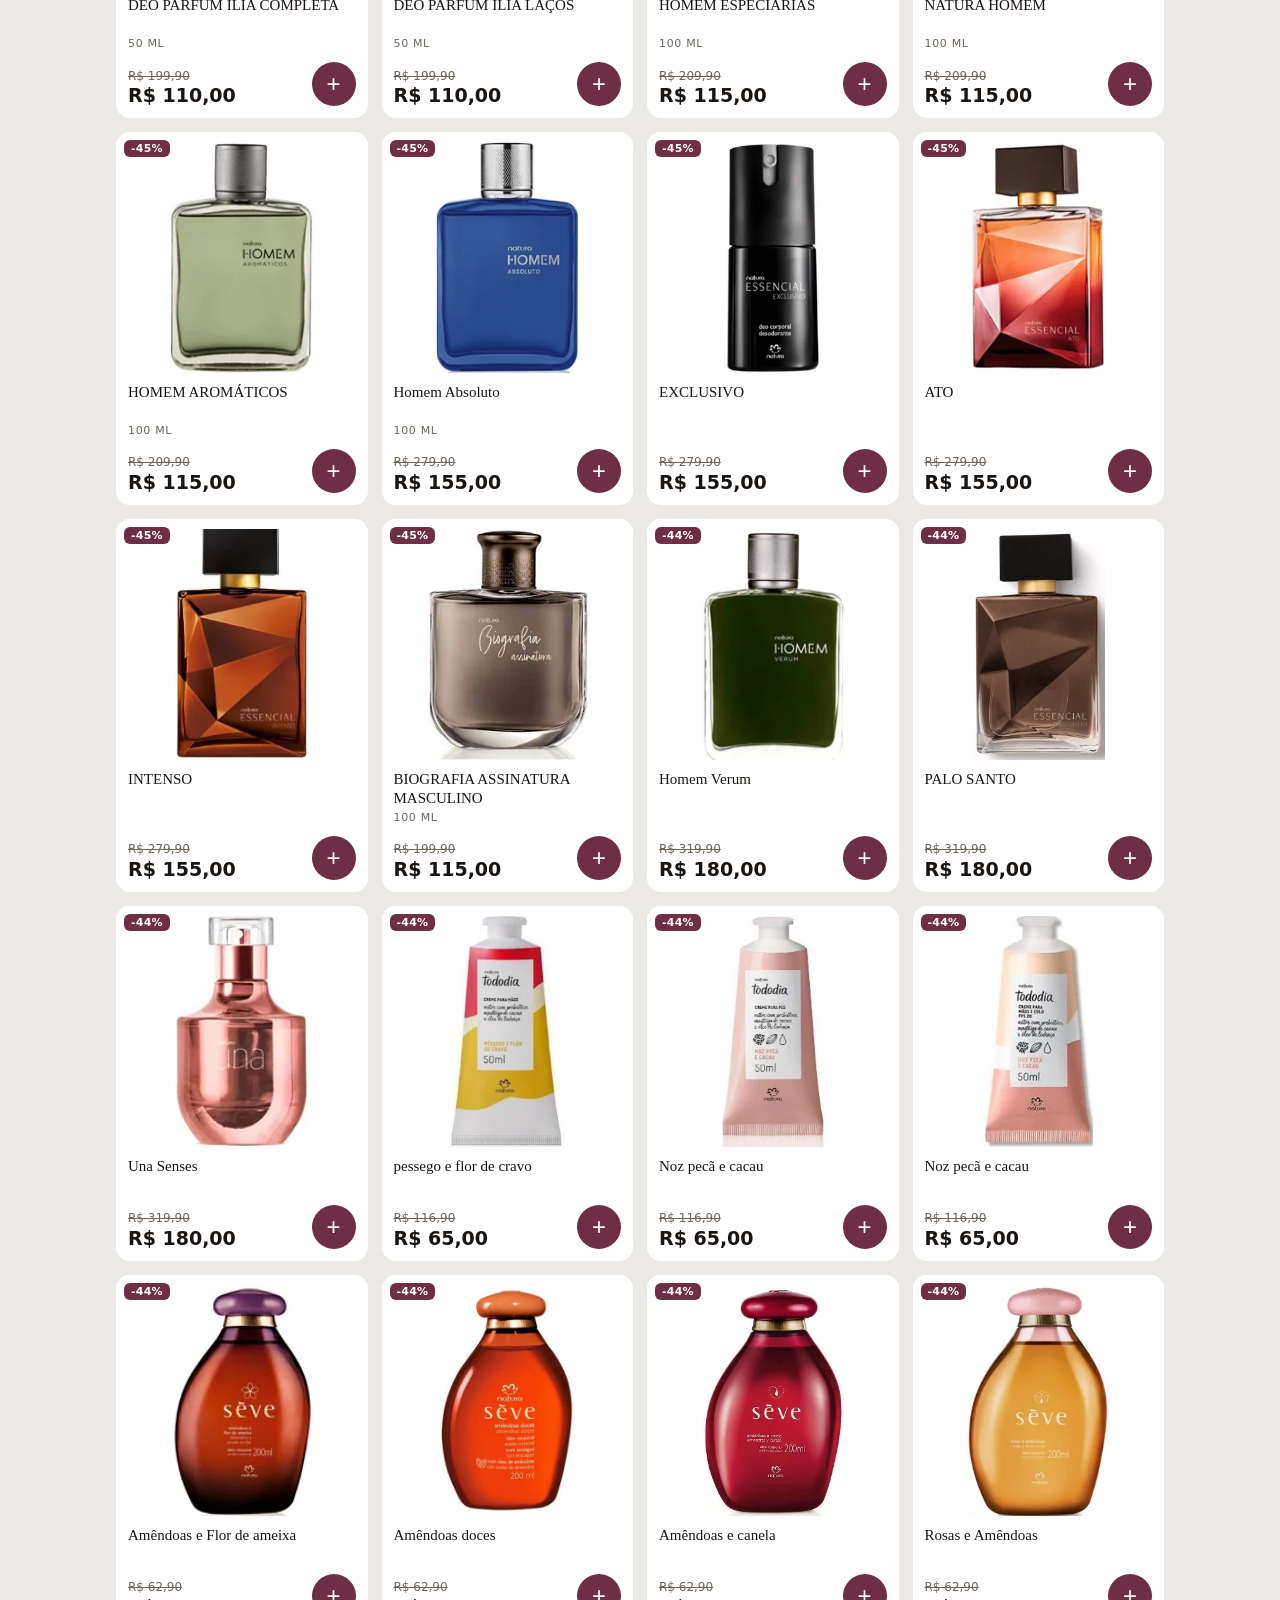
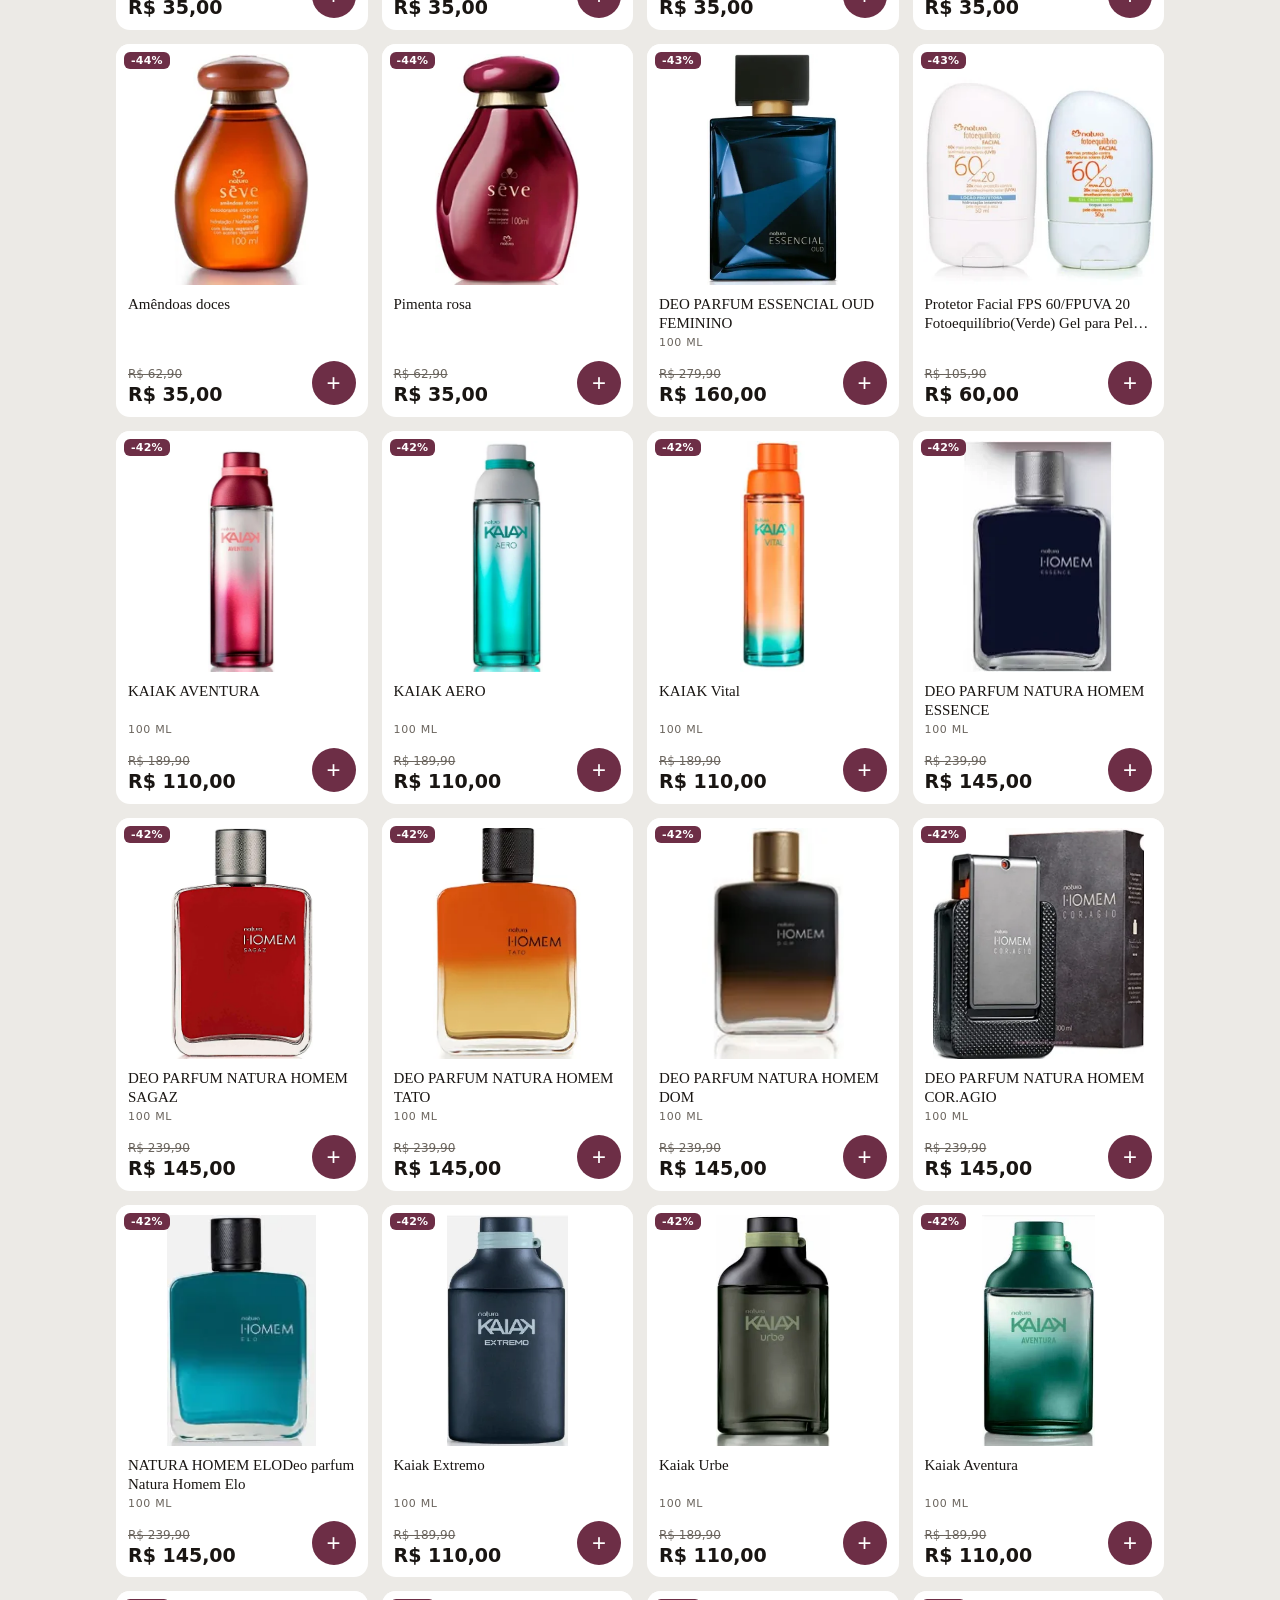
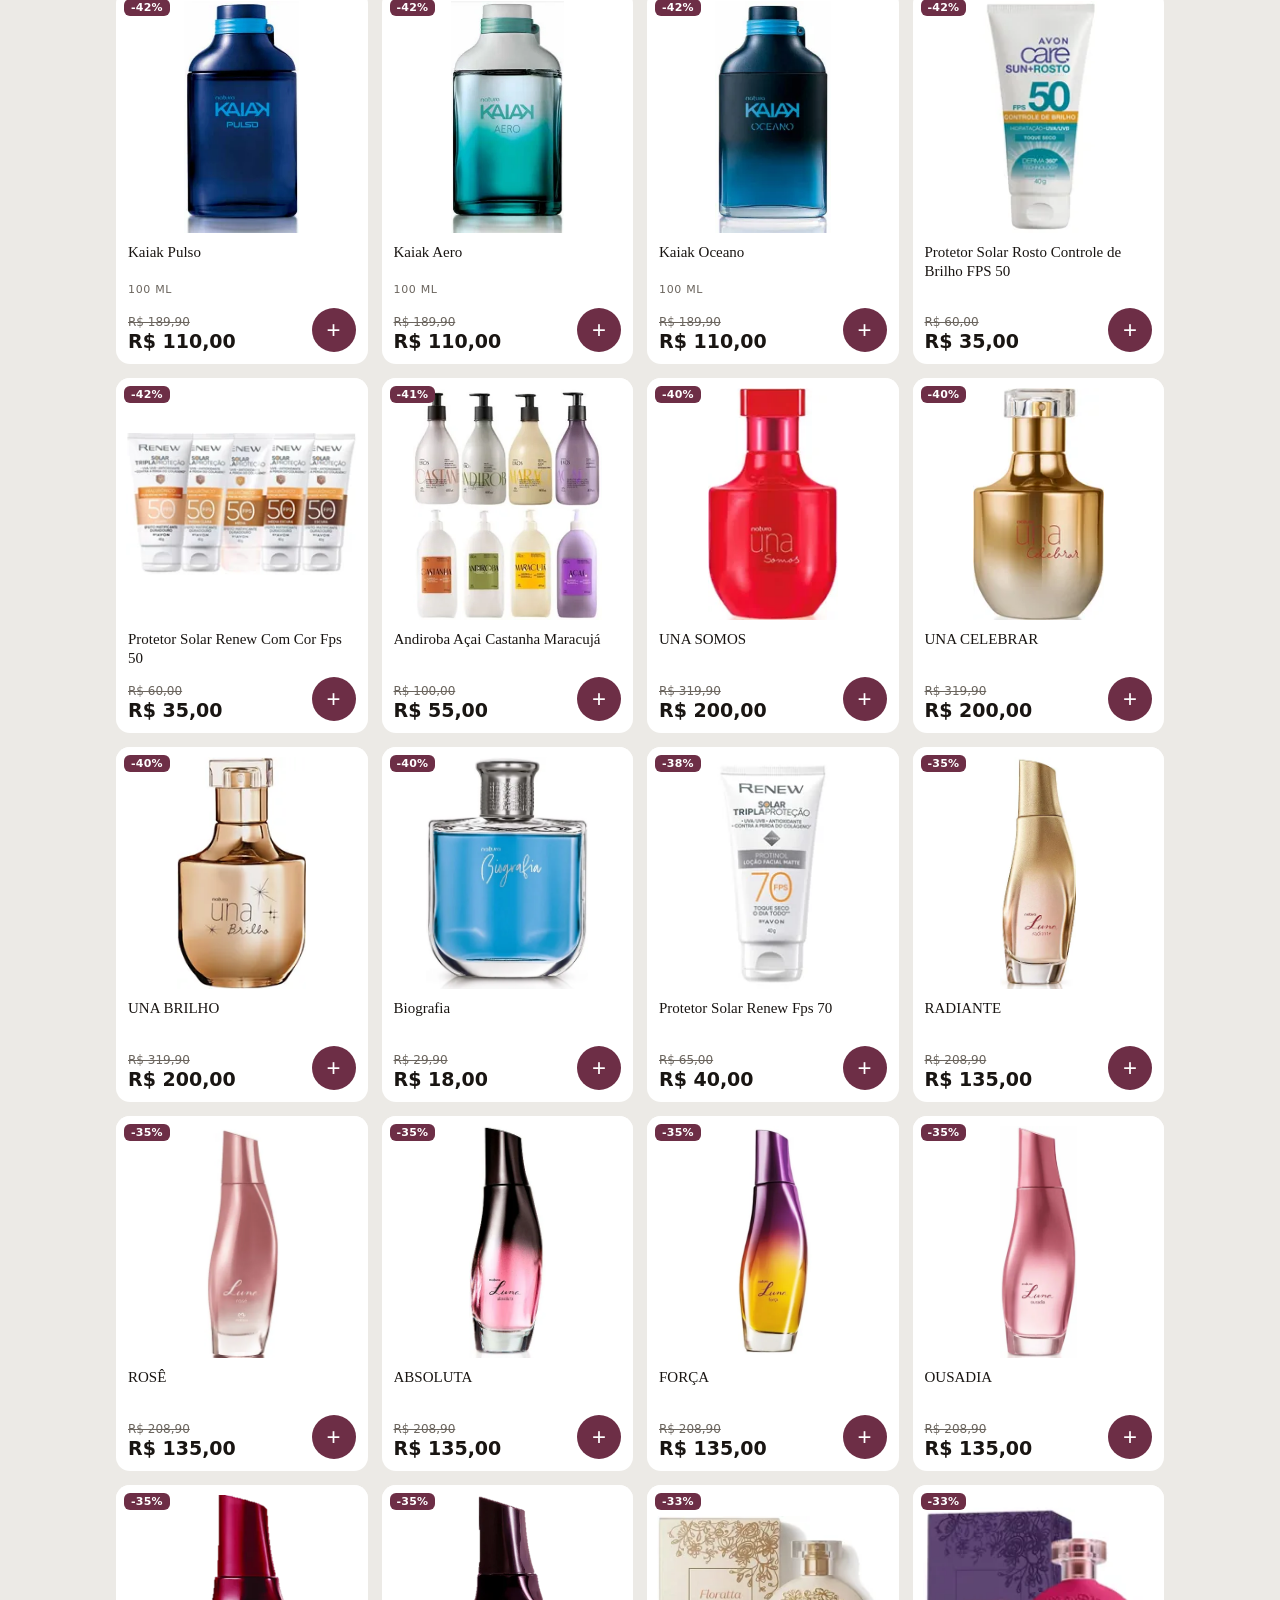
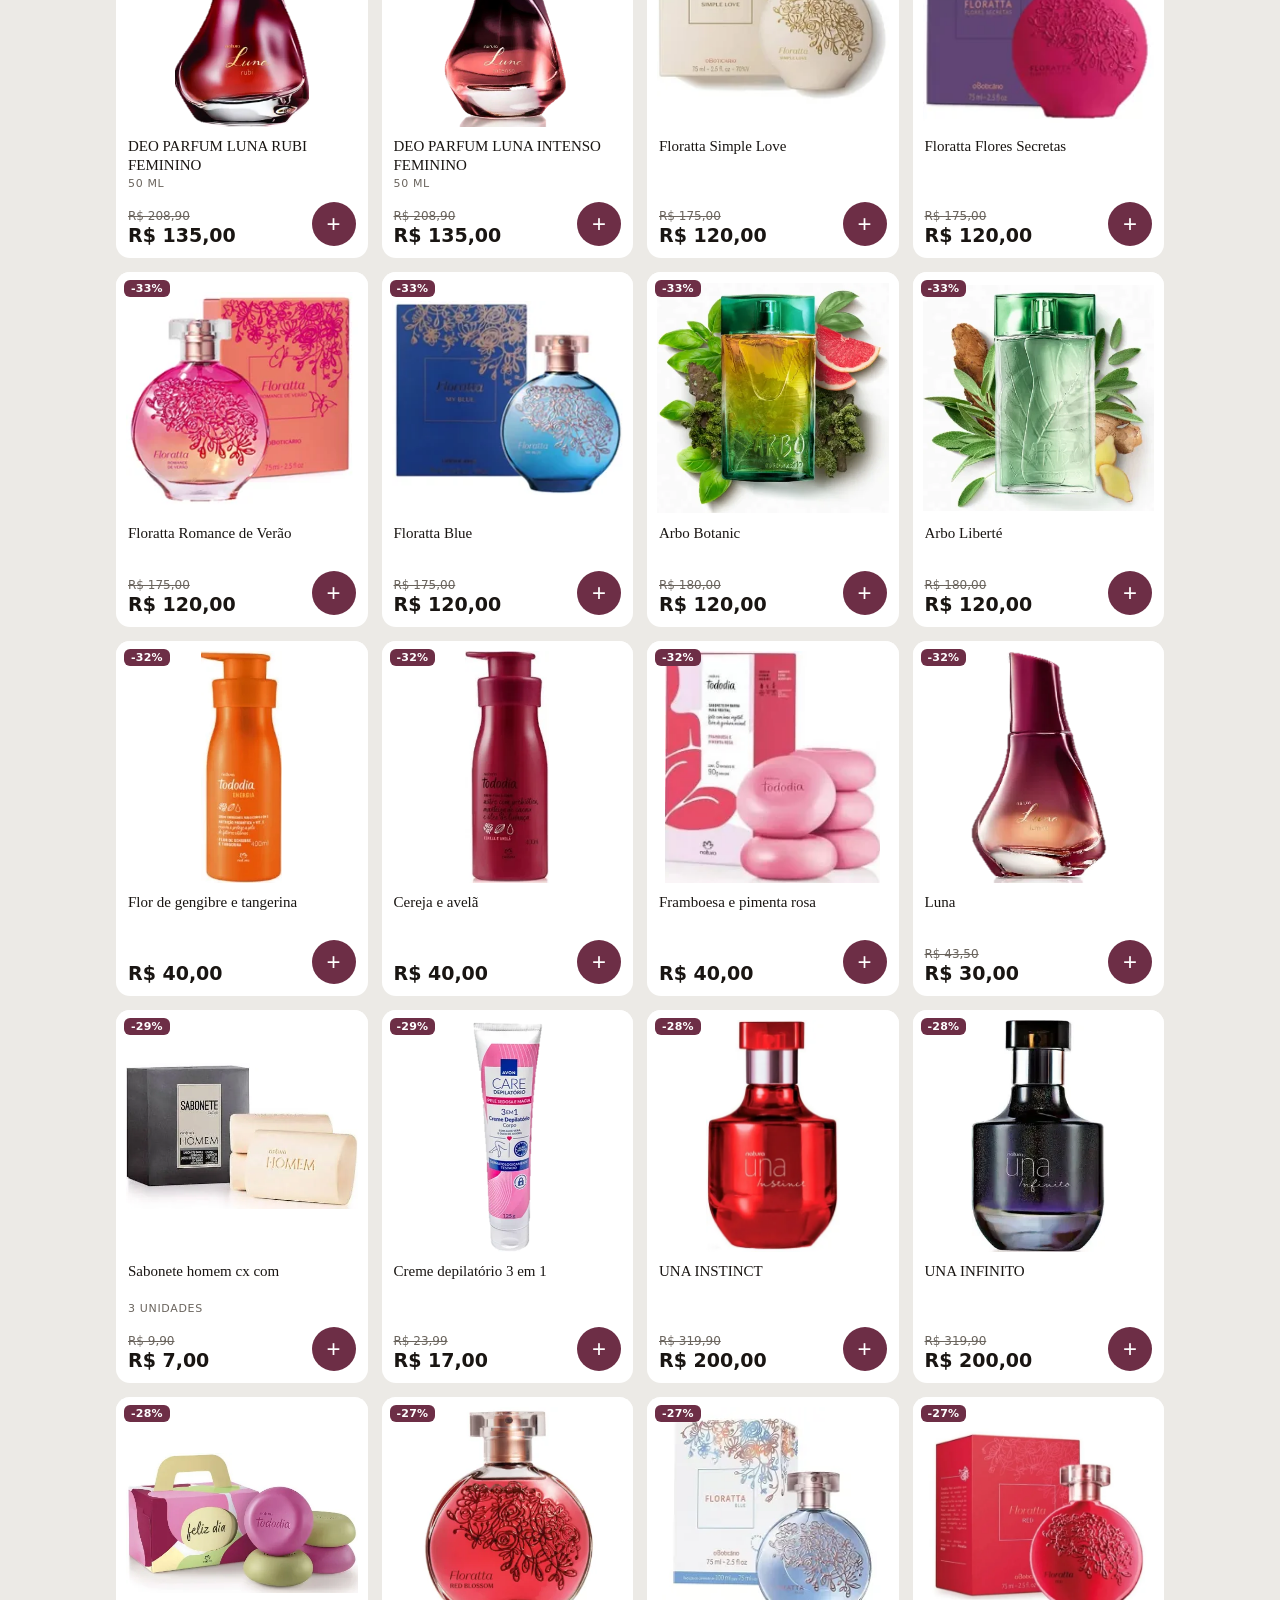
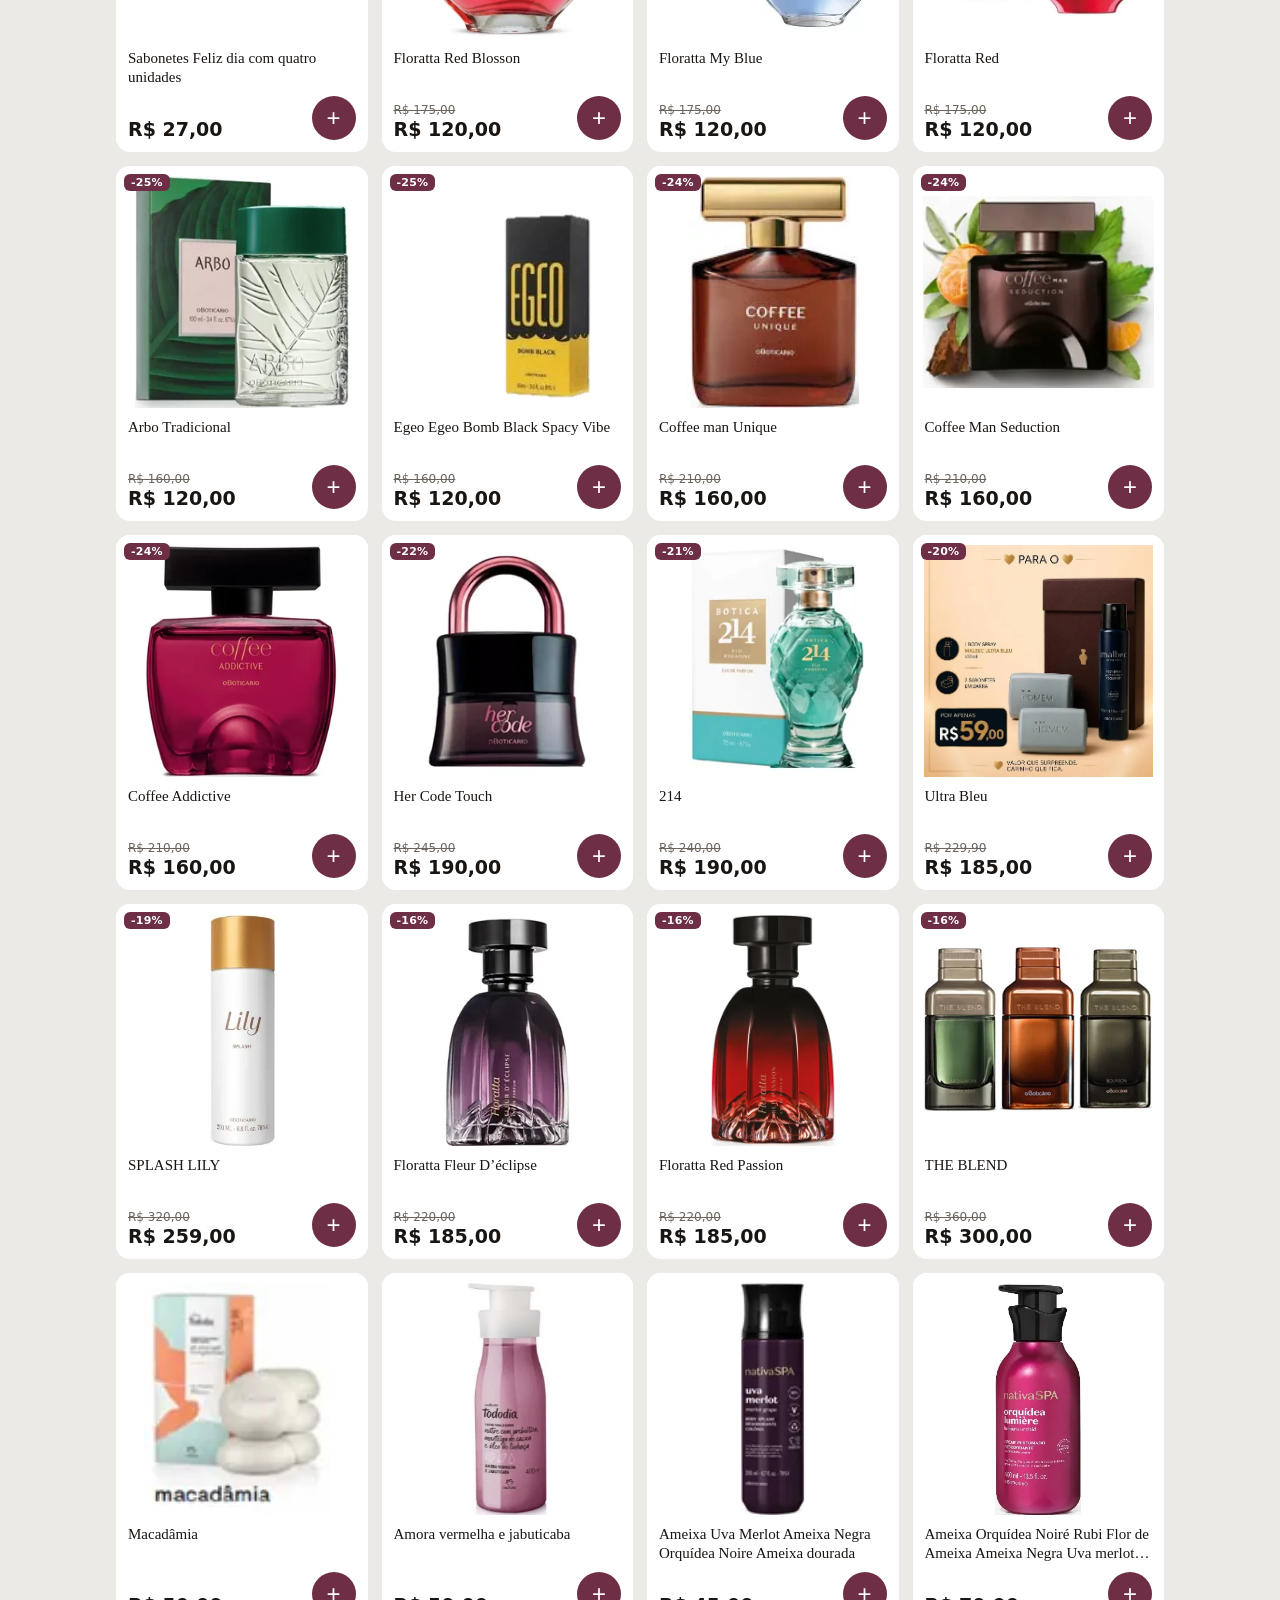
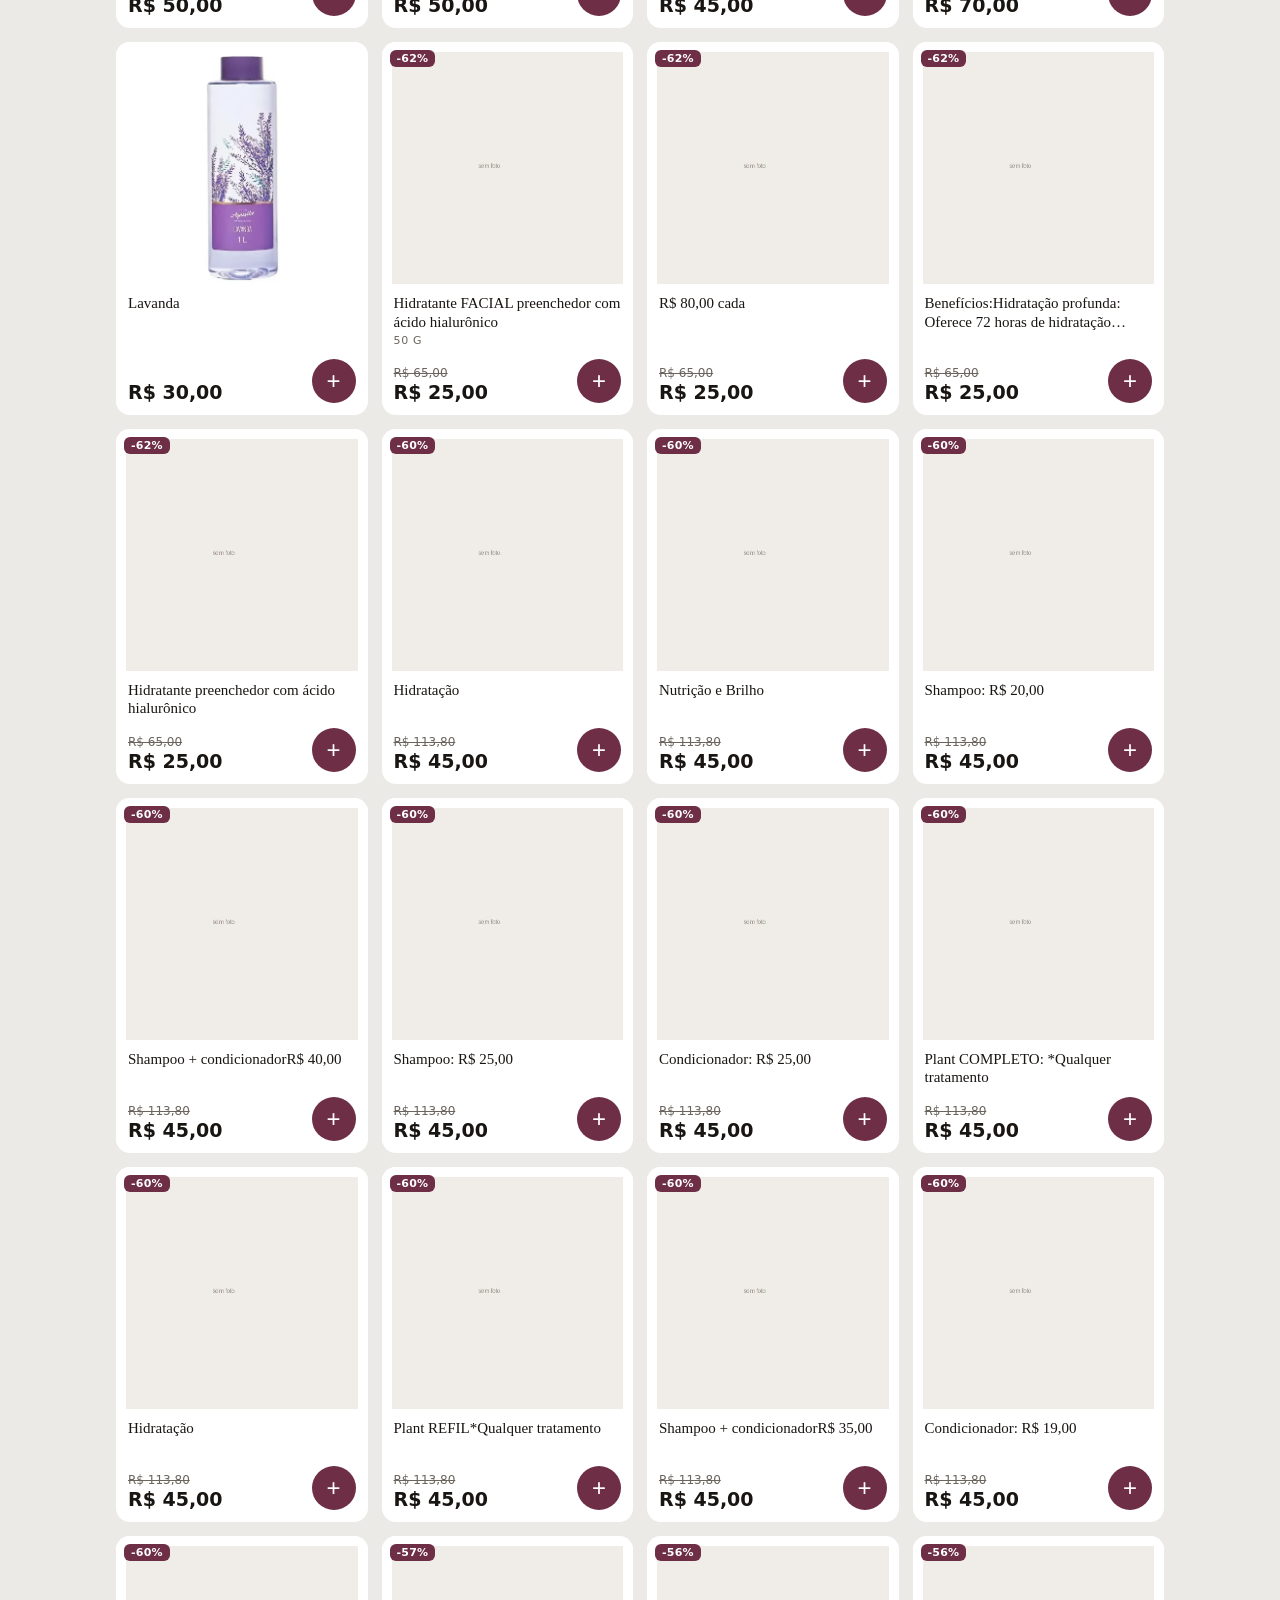
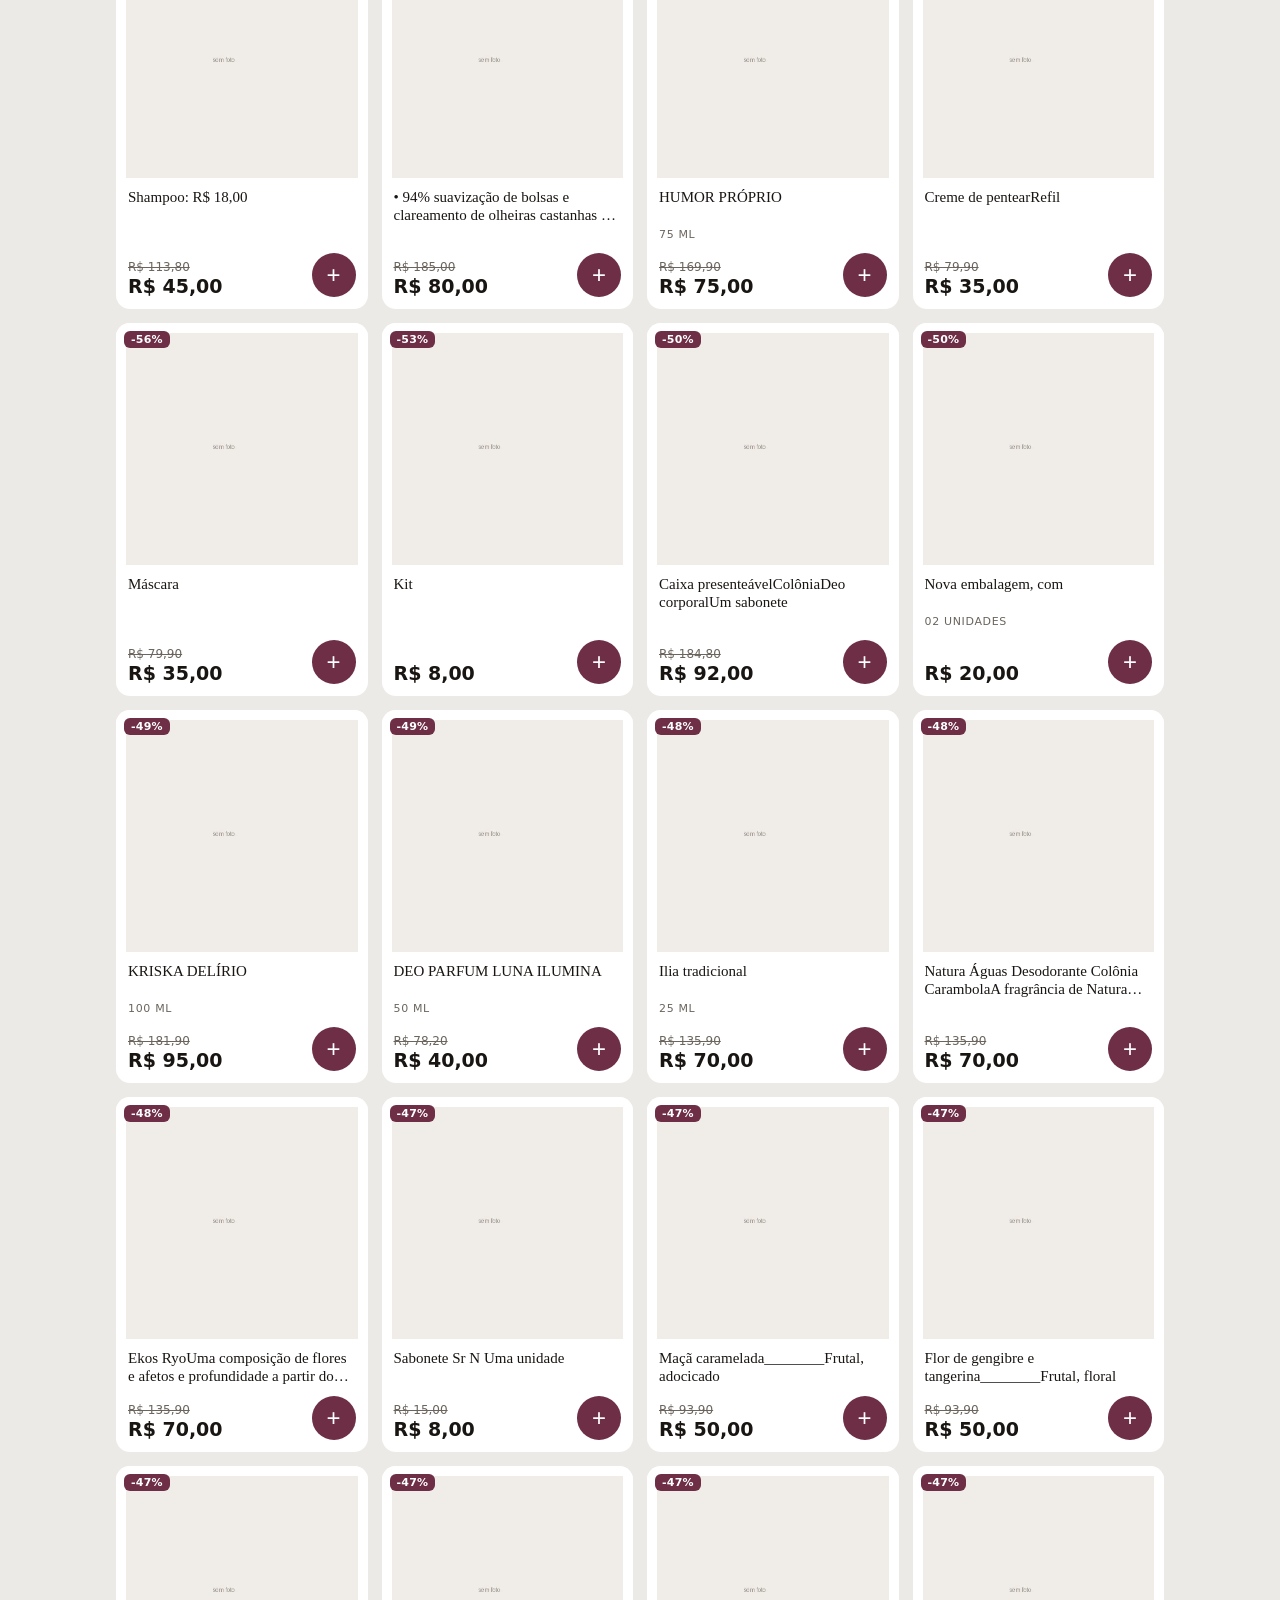
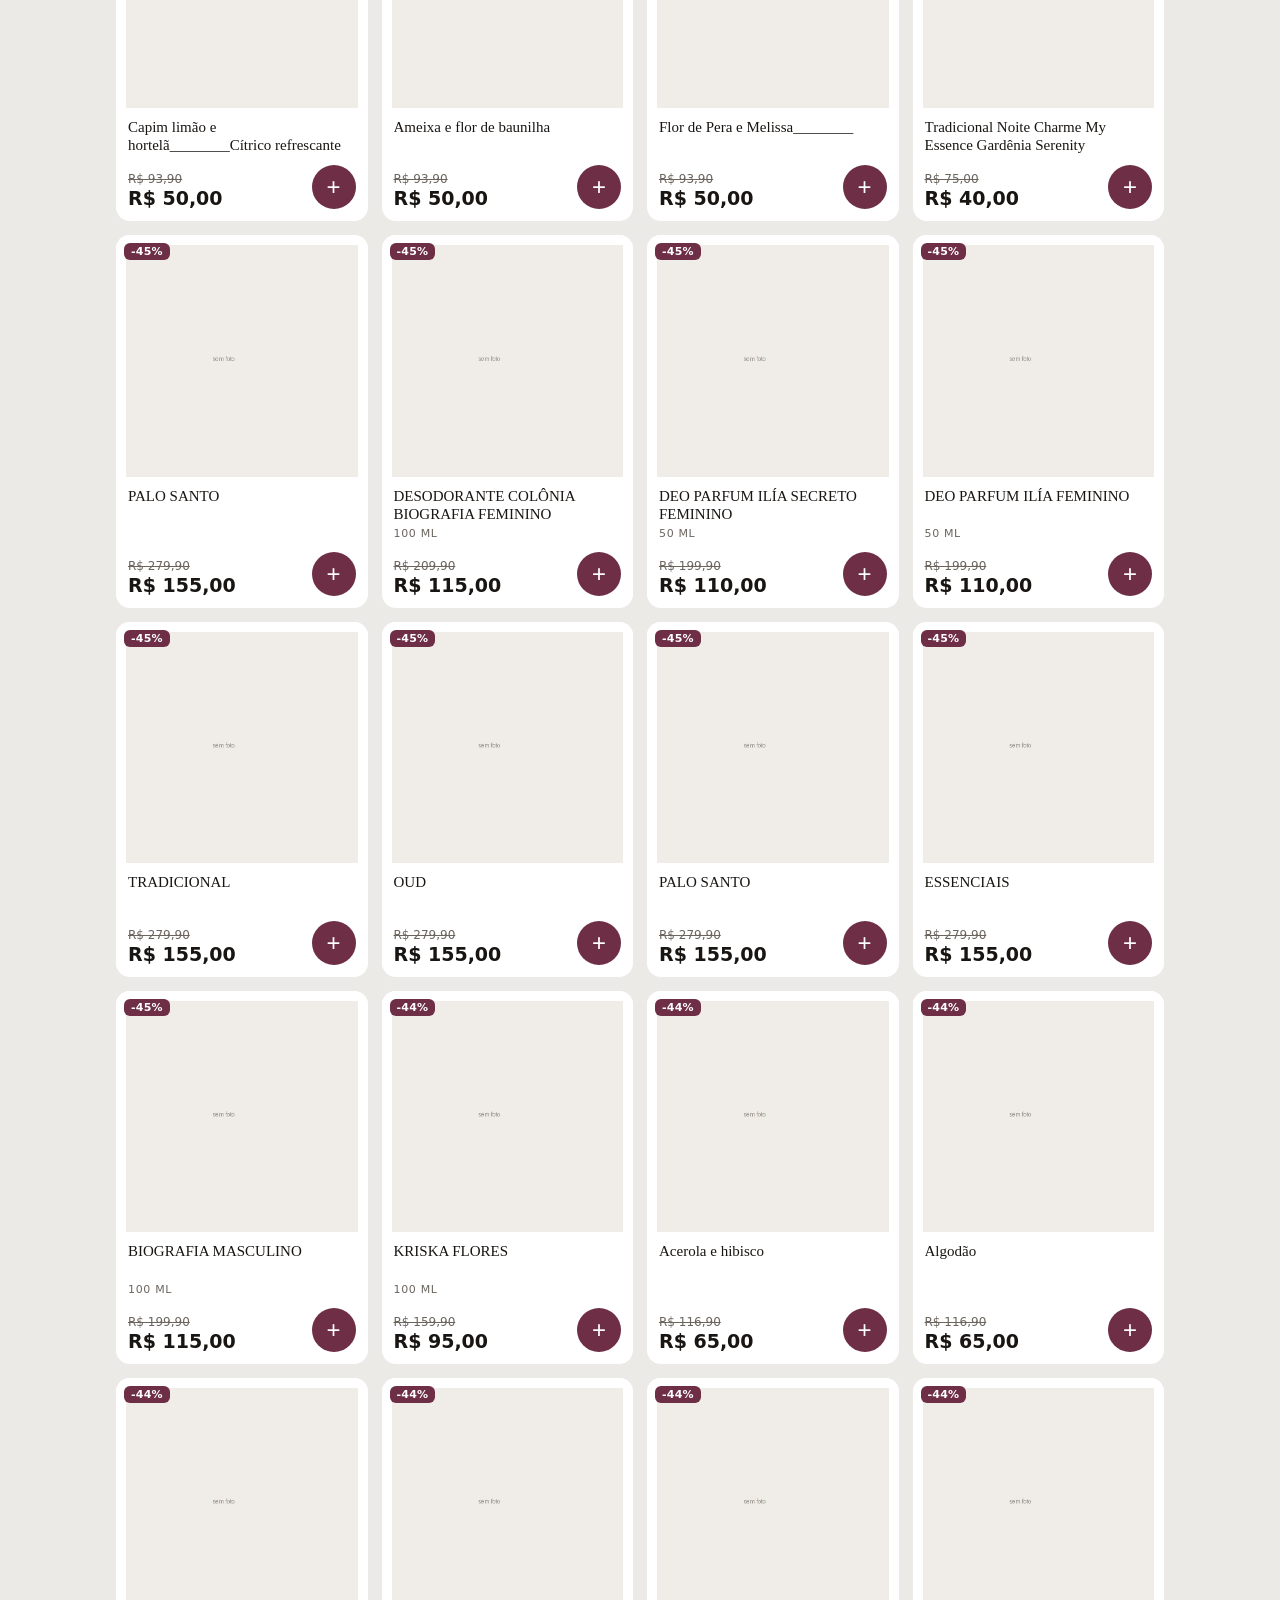
==== commit 39117503: "fix: polimento apontado na revisao final (escape, favicon, erros e testes fracos) - validar.html: es" ====
--- a/site/index.html
+++ b/site/index.html
@@ -7,6 +7,7 @@
 <title>NOSSO.ELO — Catálogo</title>
 <meta name="description" content="Catálogo de perfumaria e cosméticos. Monte seu pedido e envie pelo WhatsApp.">
 <link rel="manifest" href="manifest.json">
+<link rel="icon" href="icone.svg" type="image/svg+xml">
 <link rel="stylesheet" href="css/estilo.css">
 </head>
 <body>
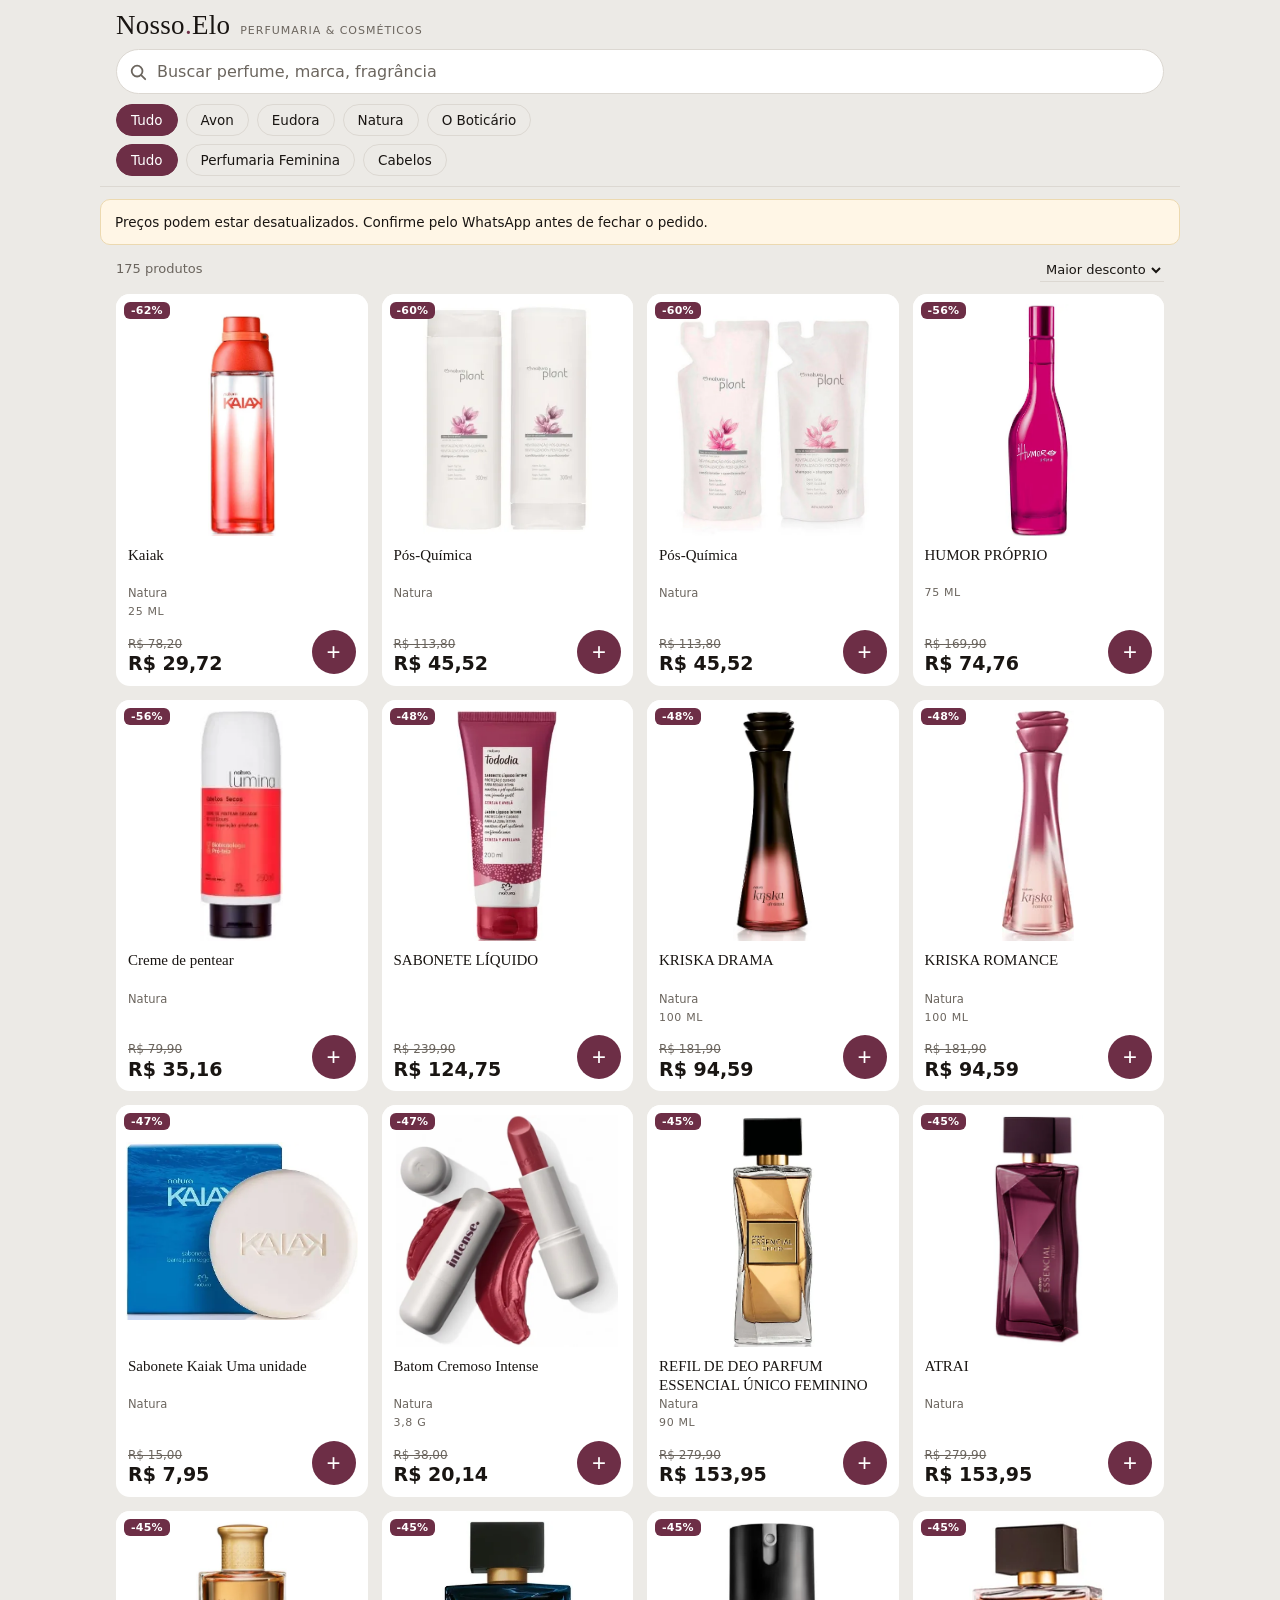
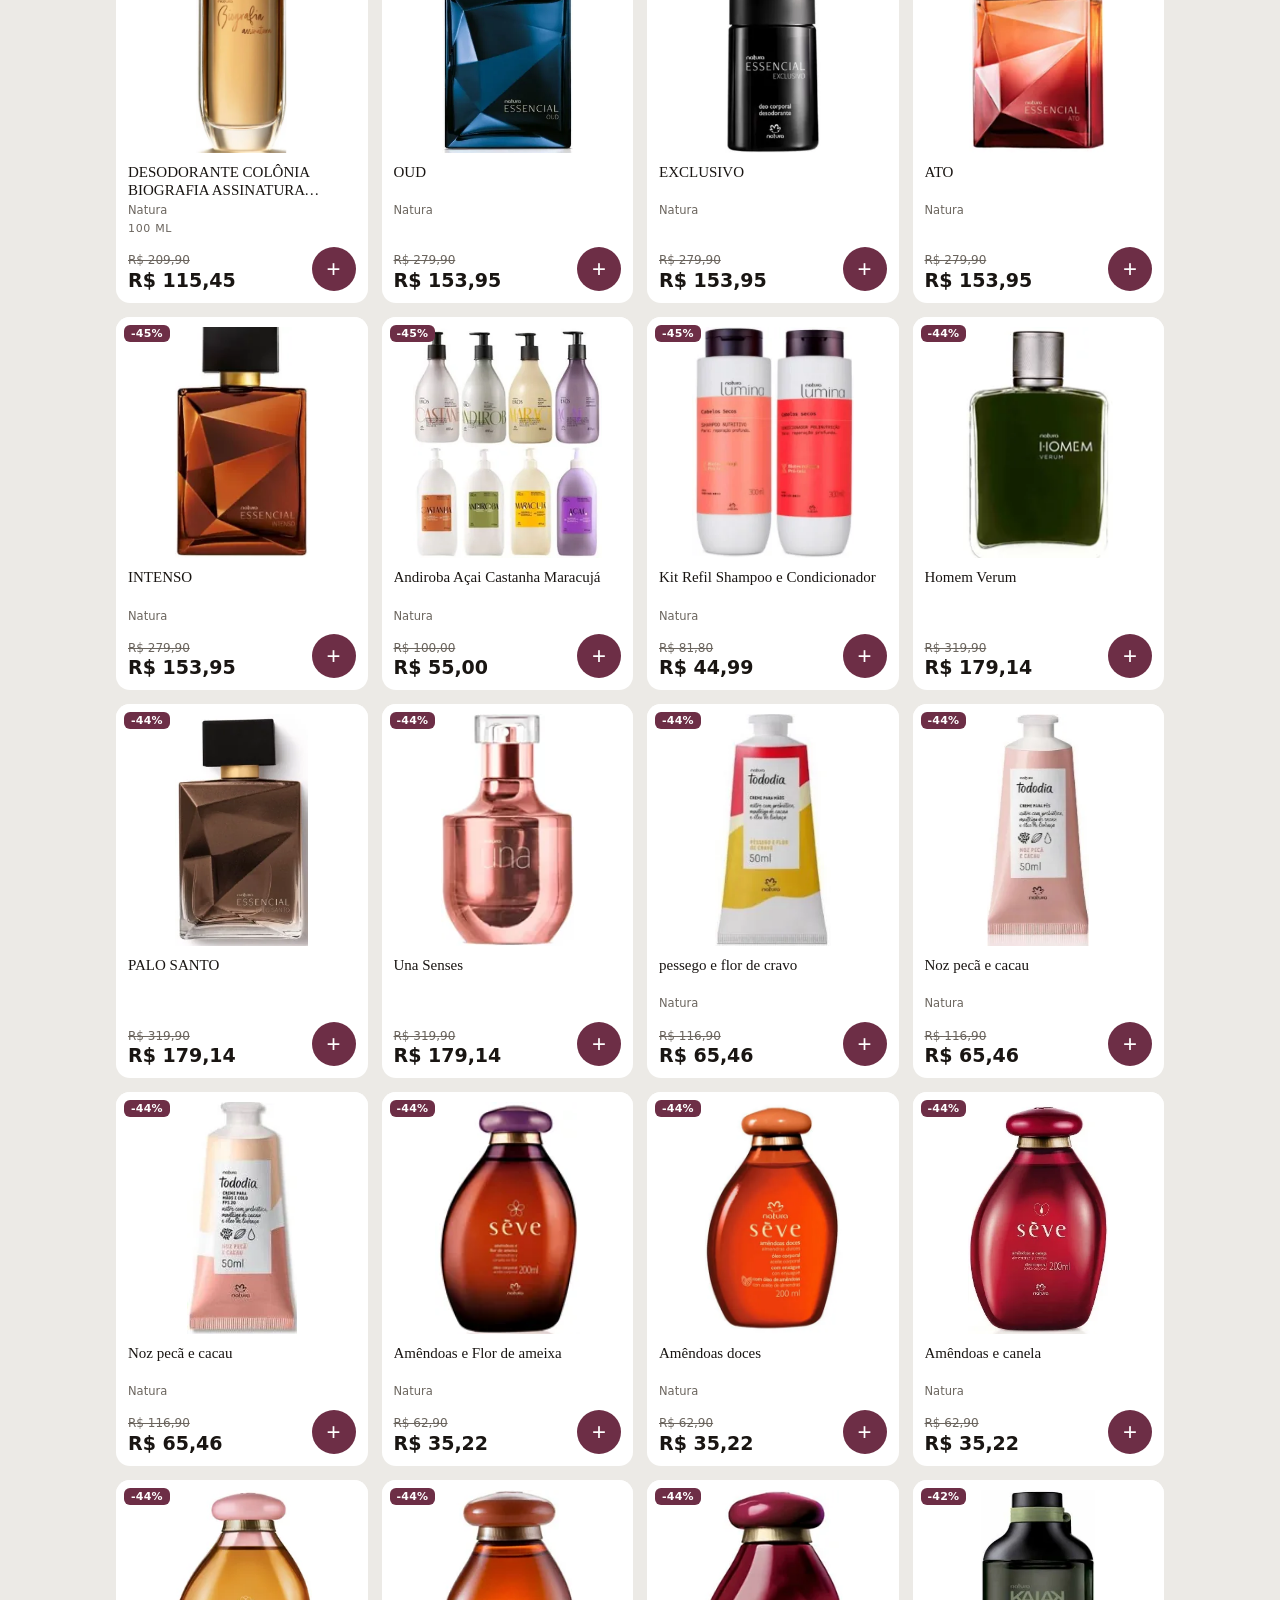
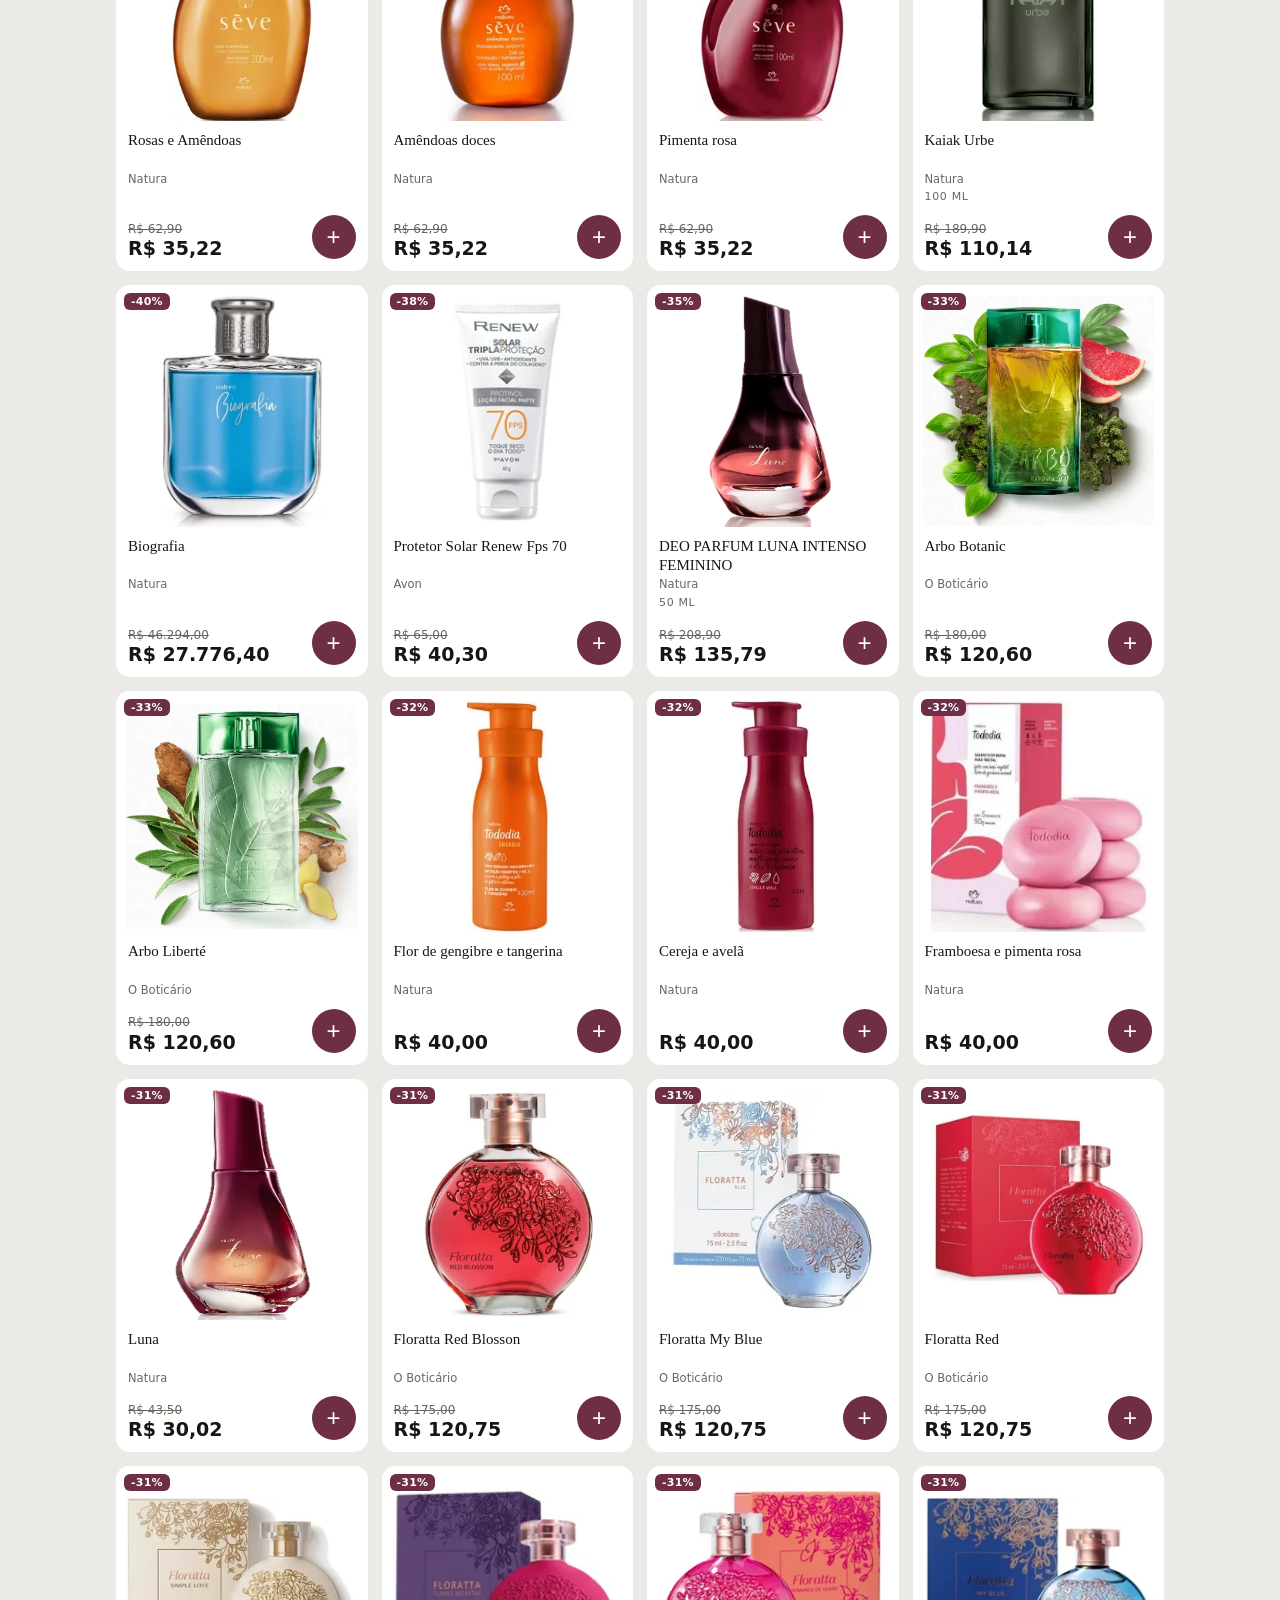
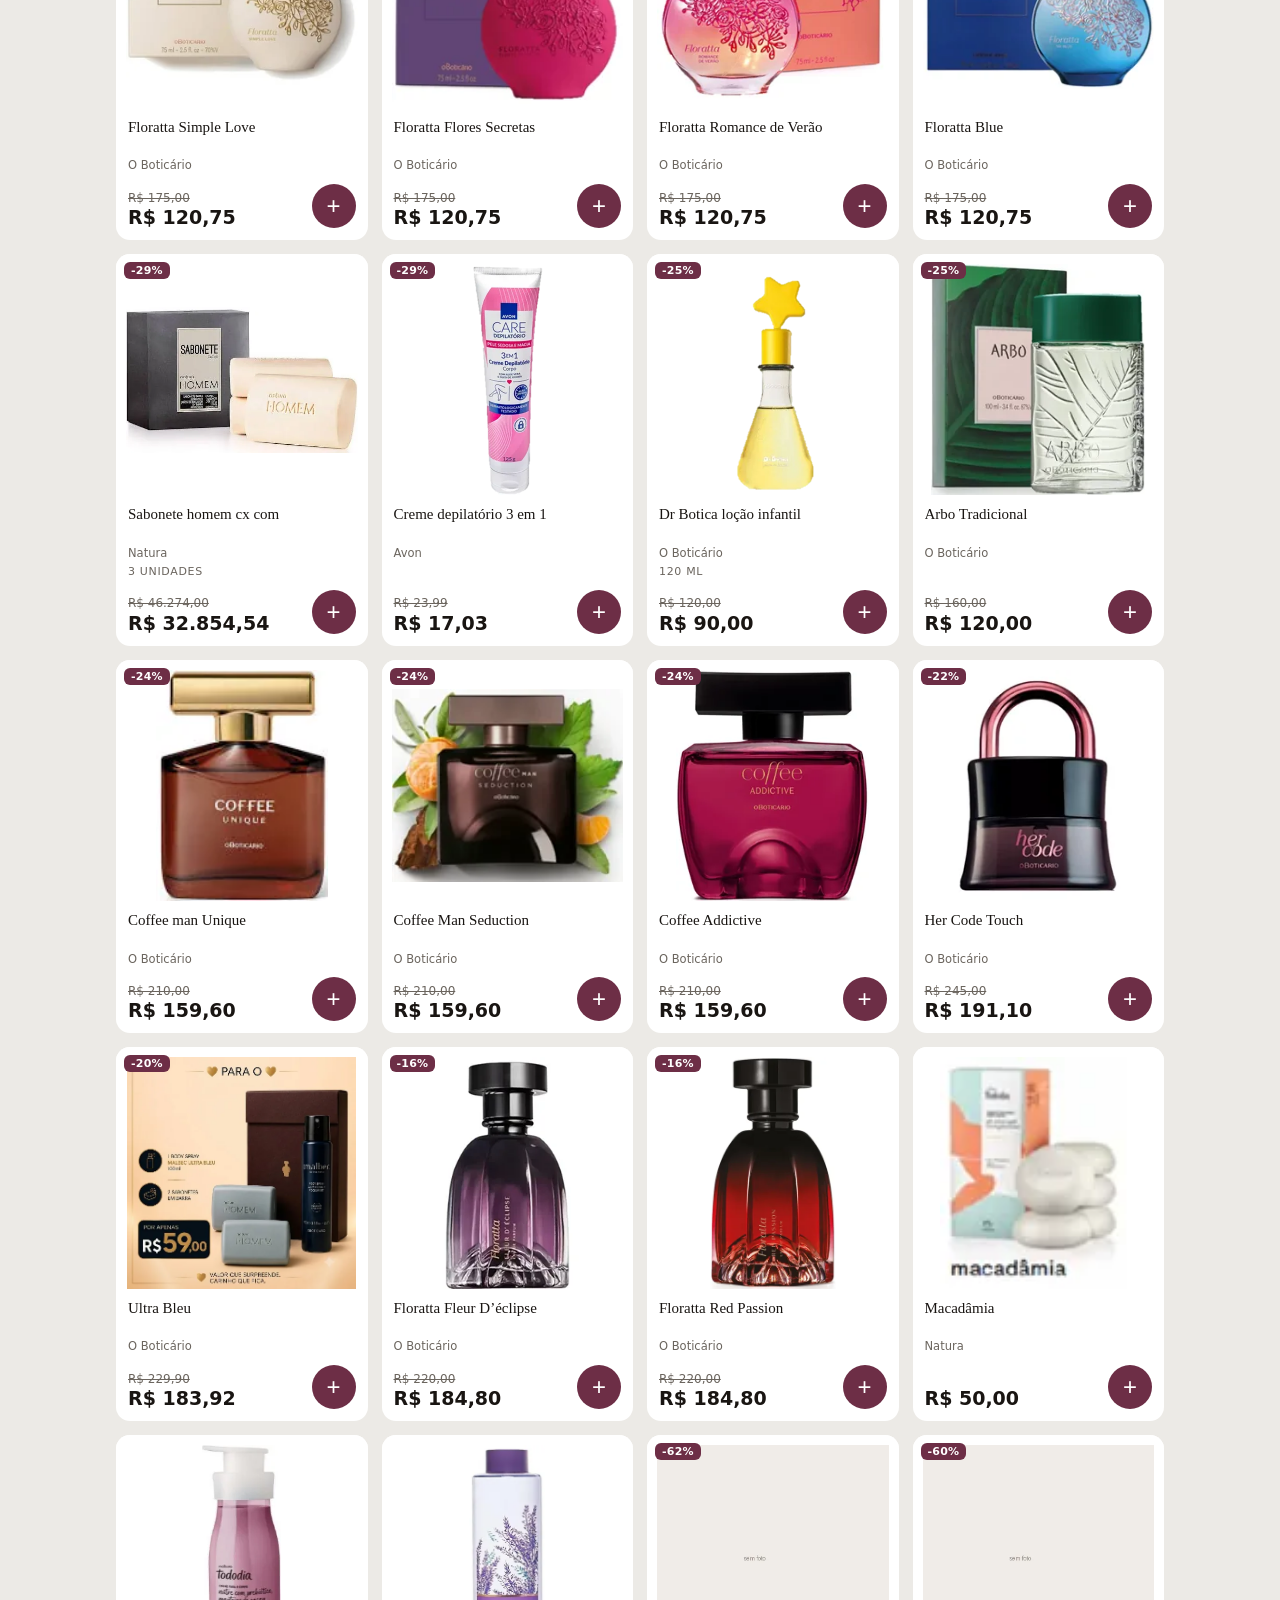
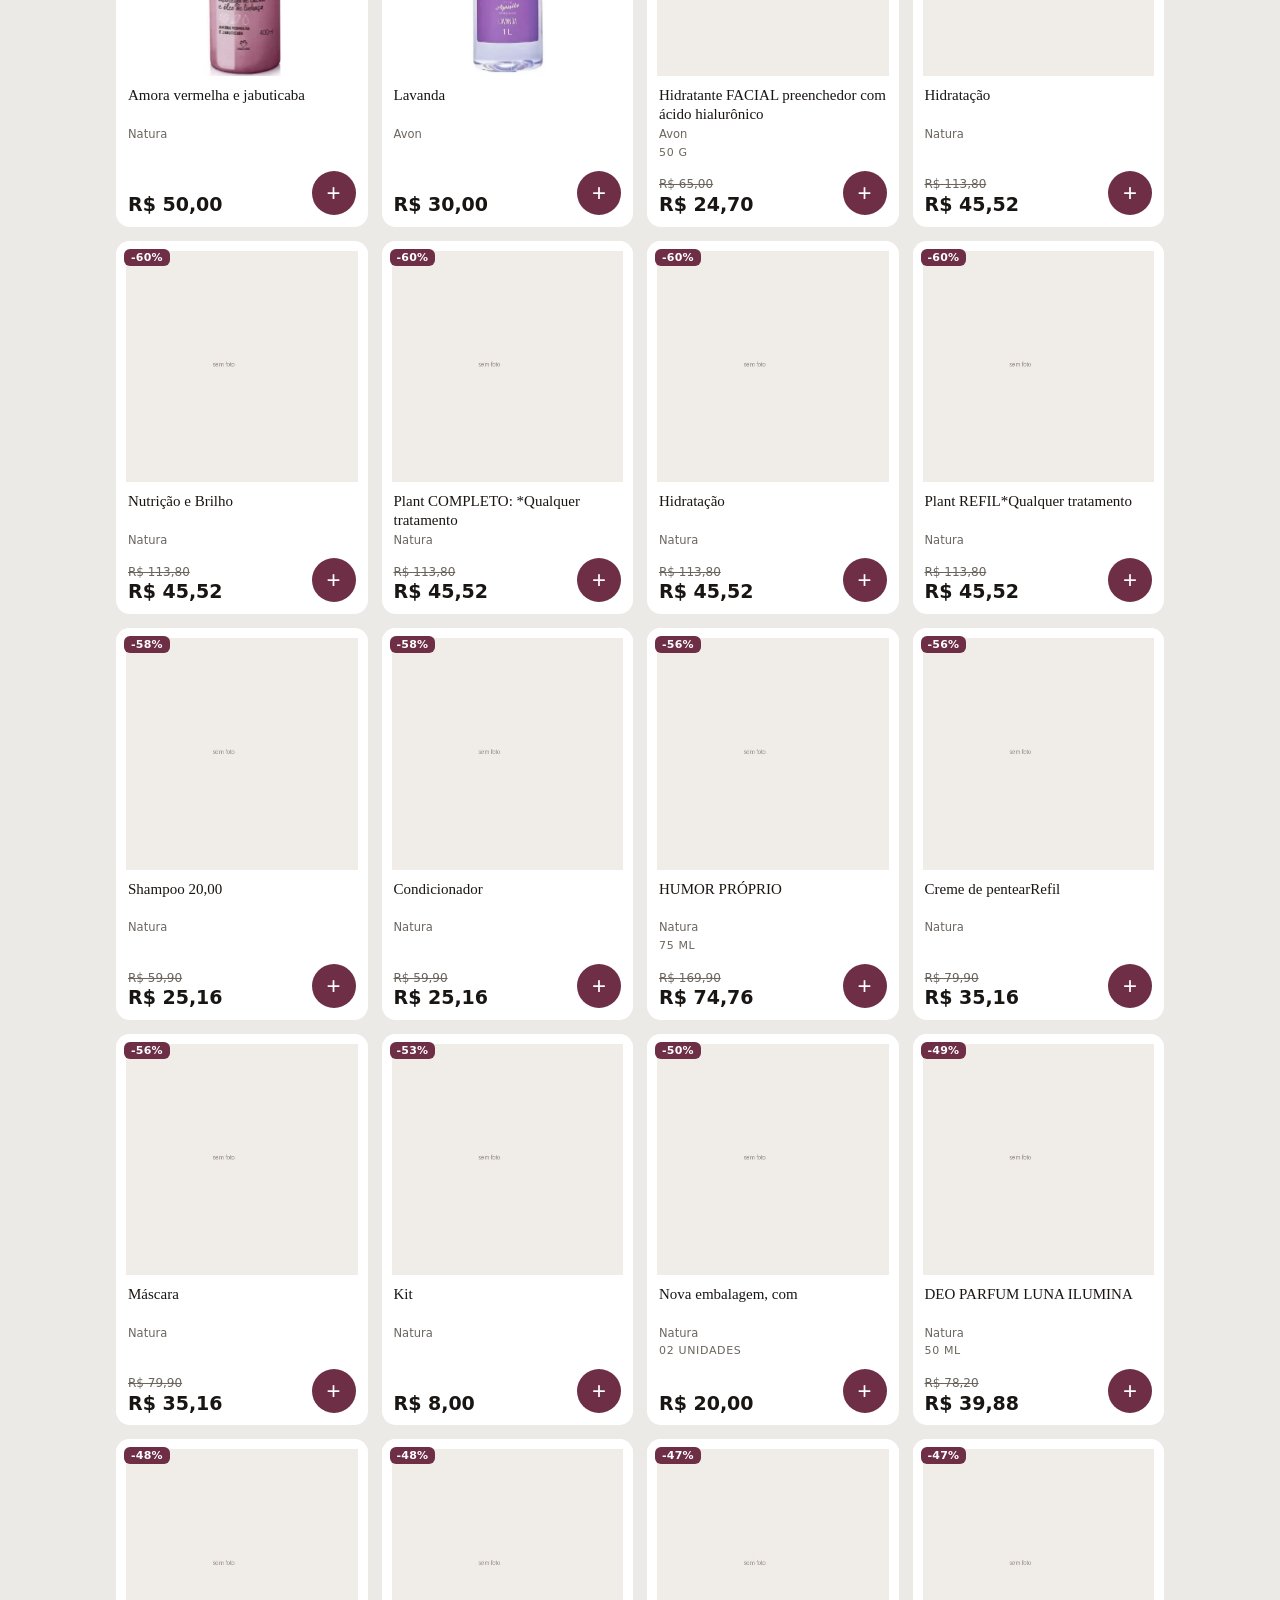
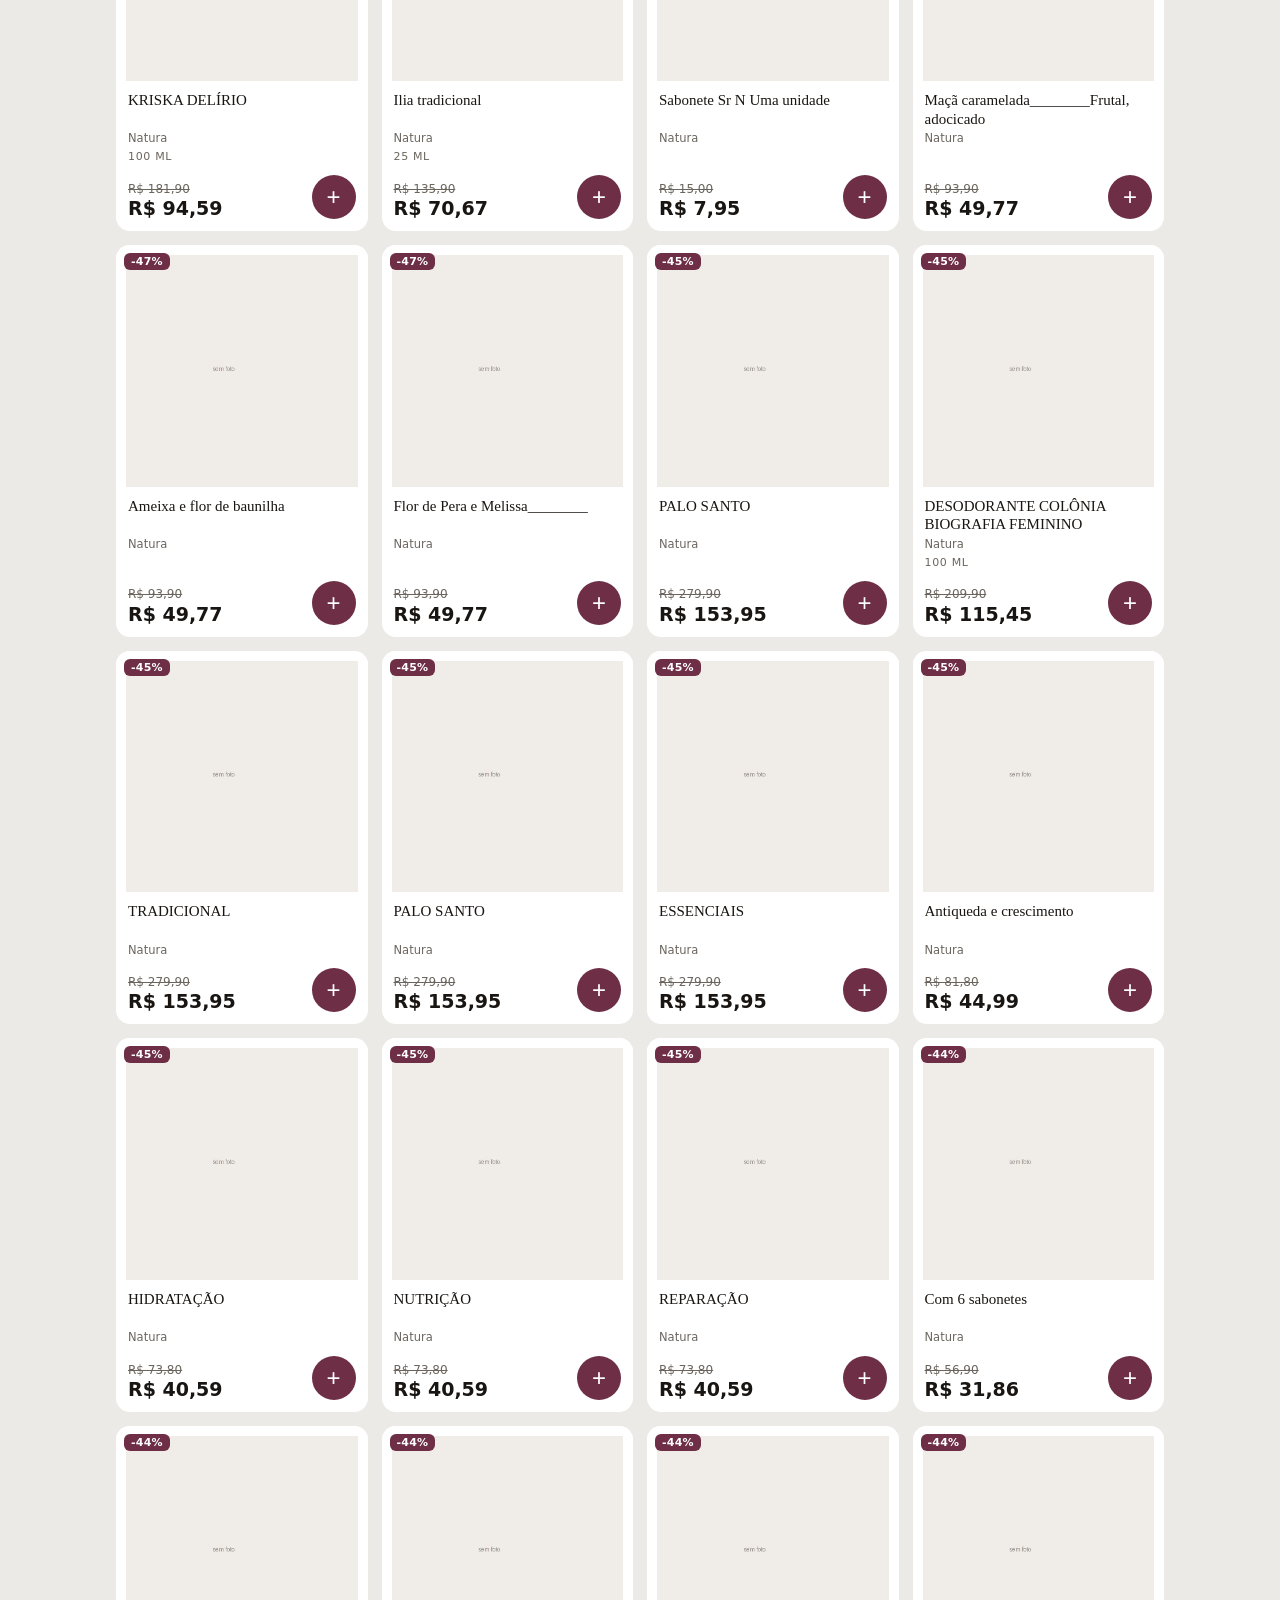
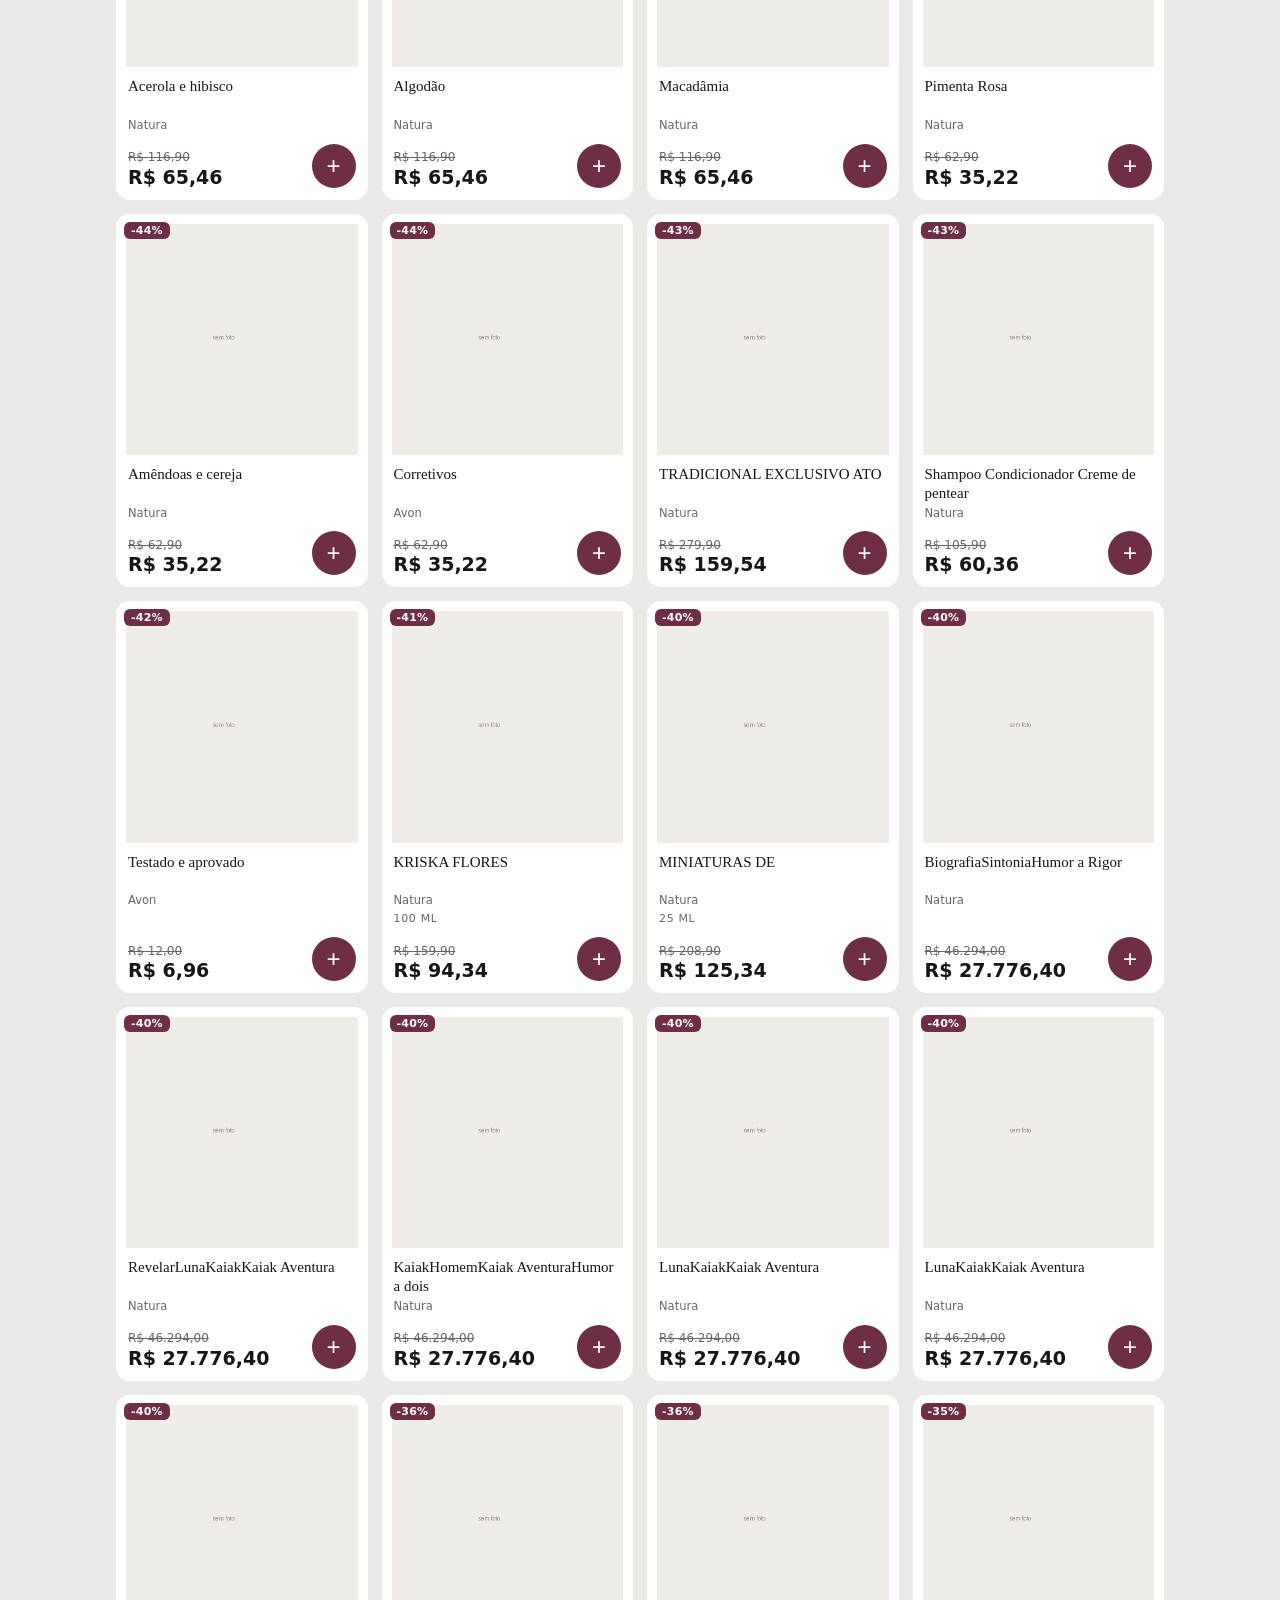
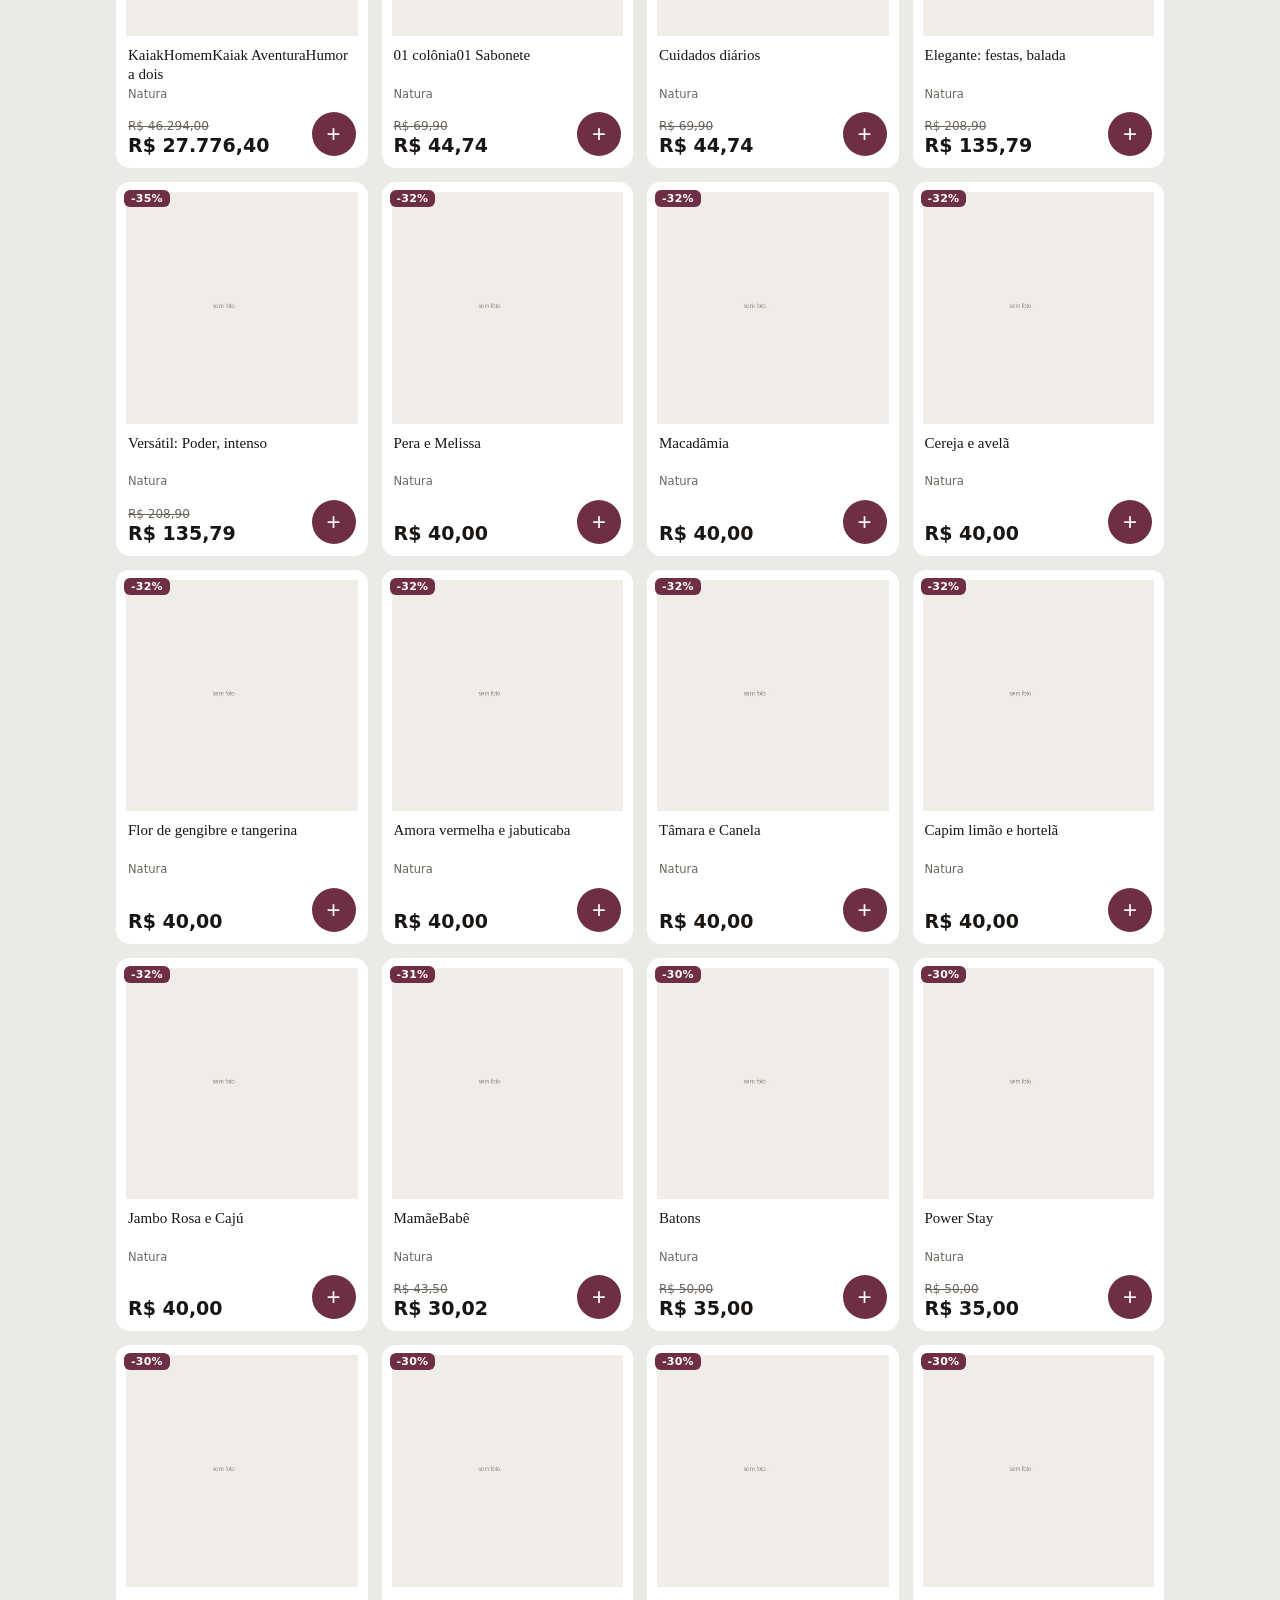
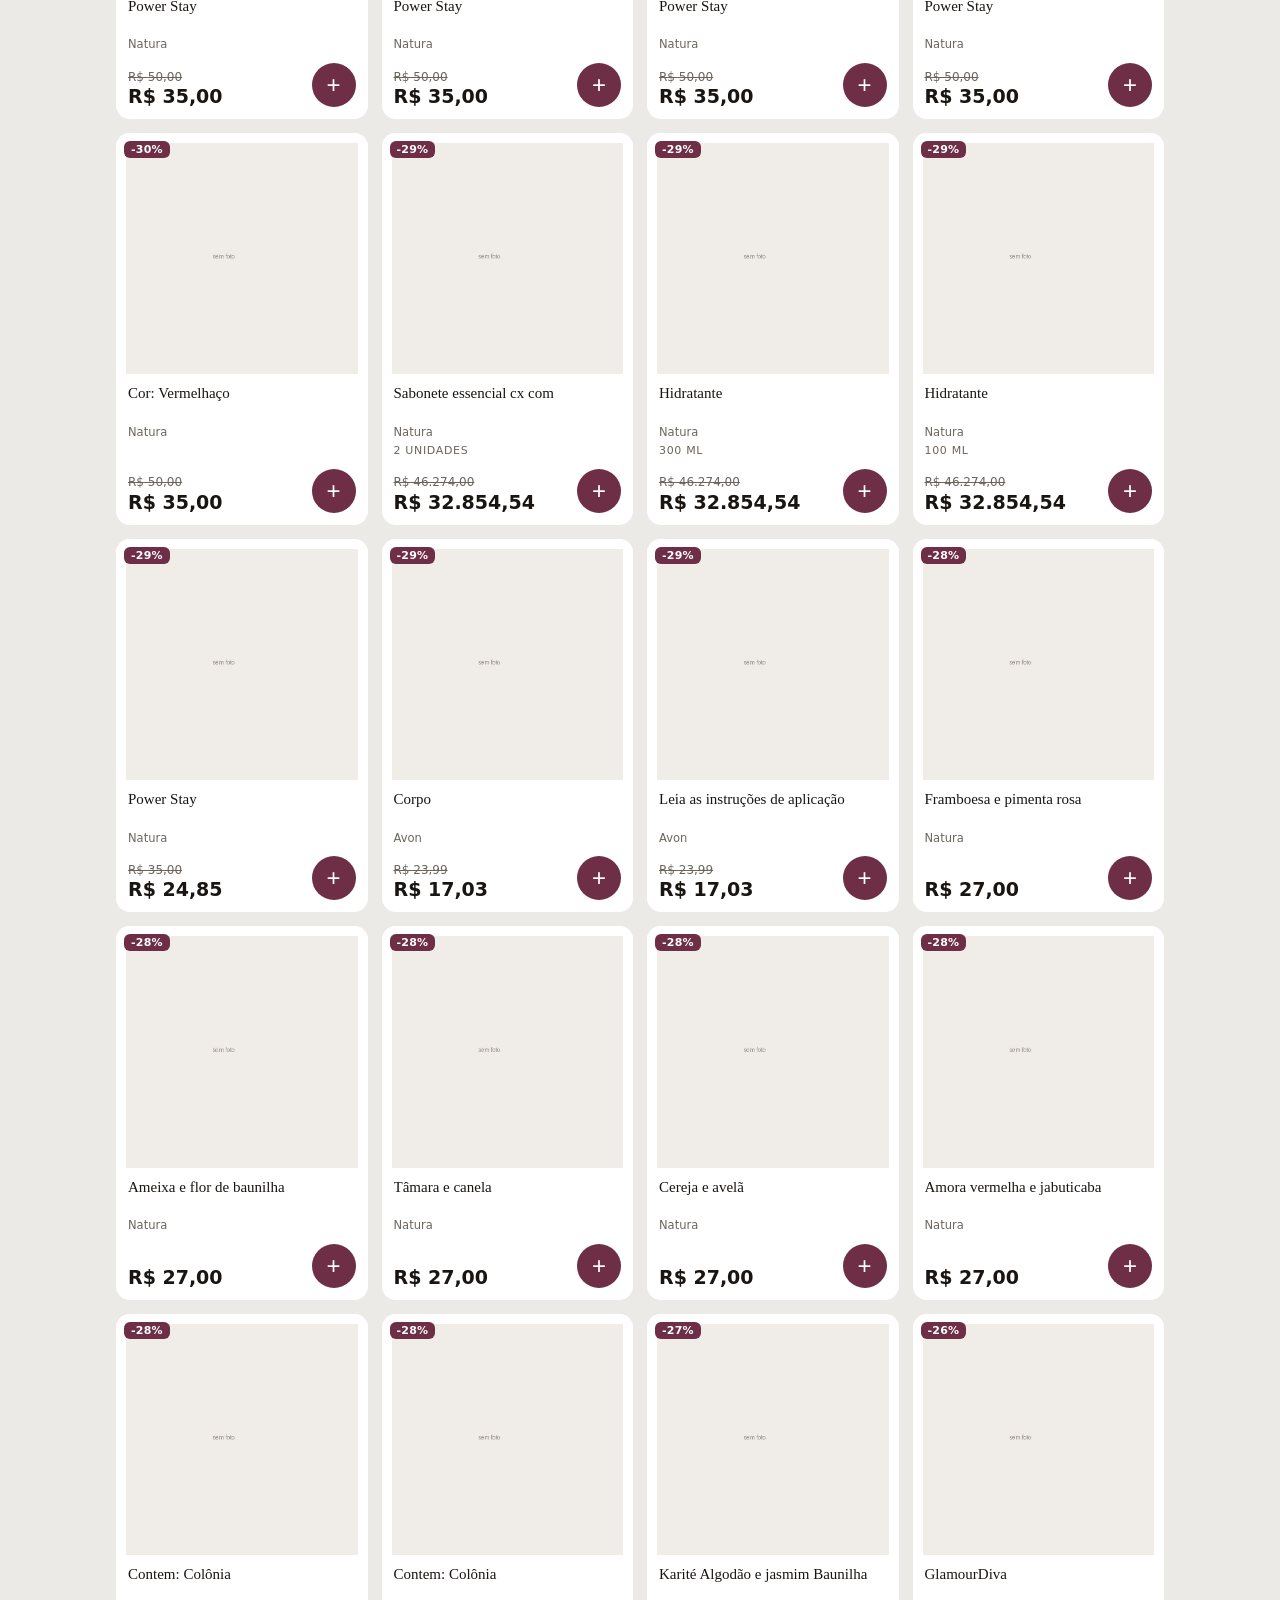
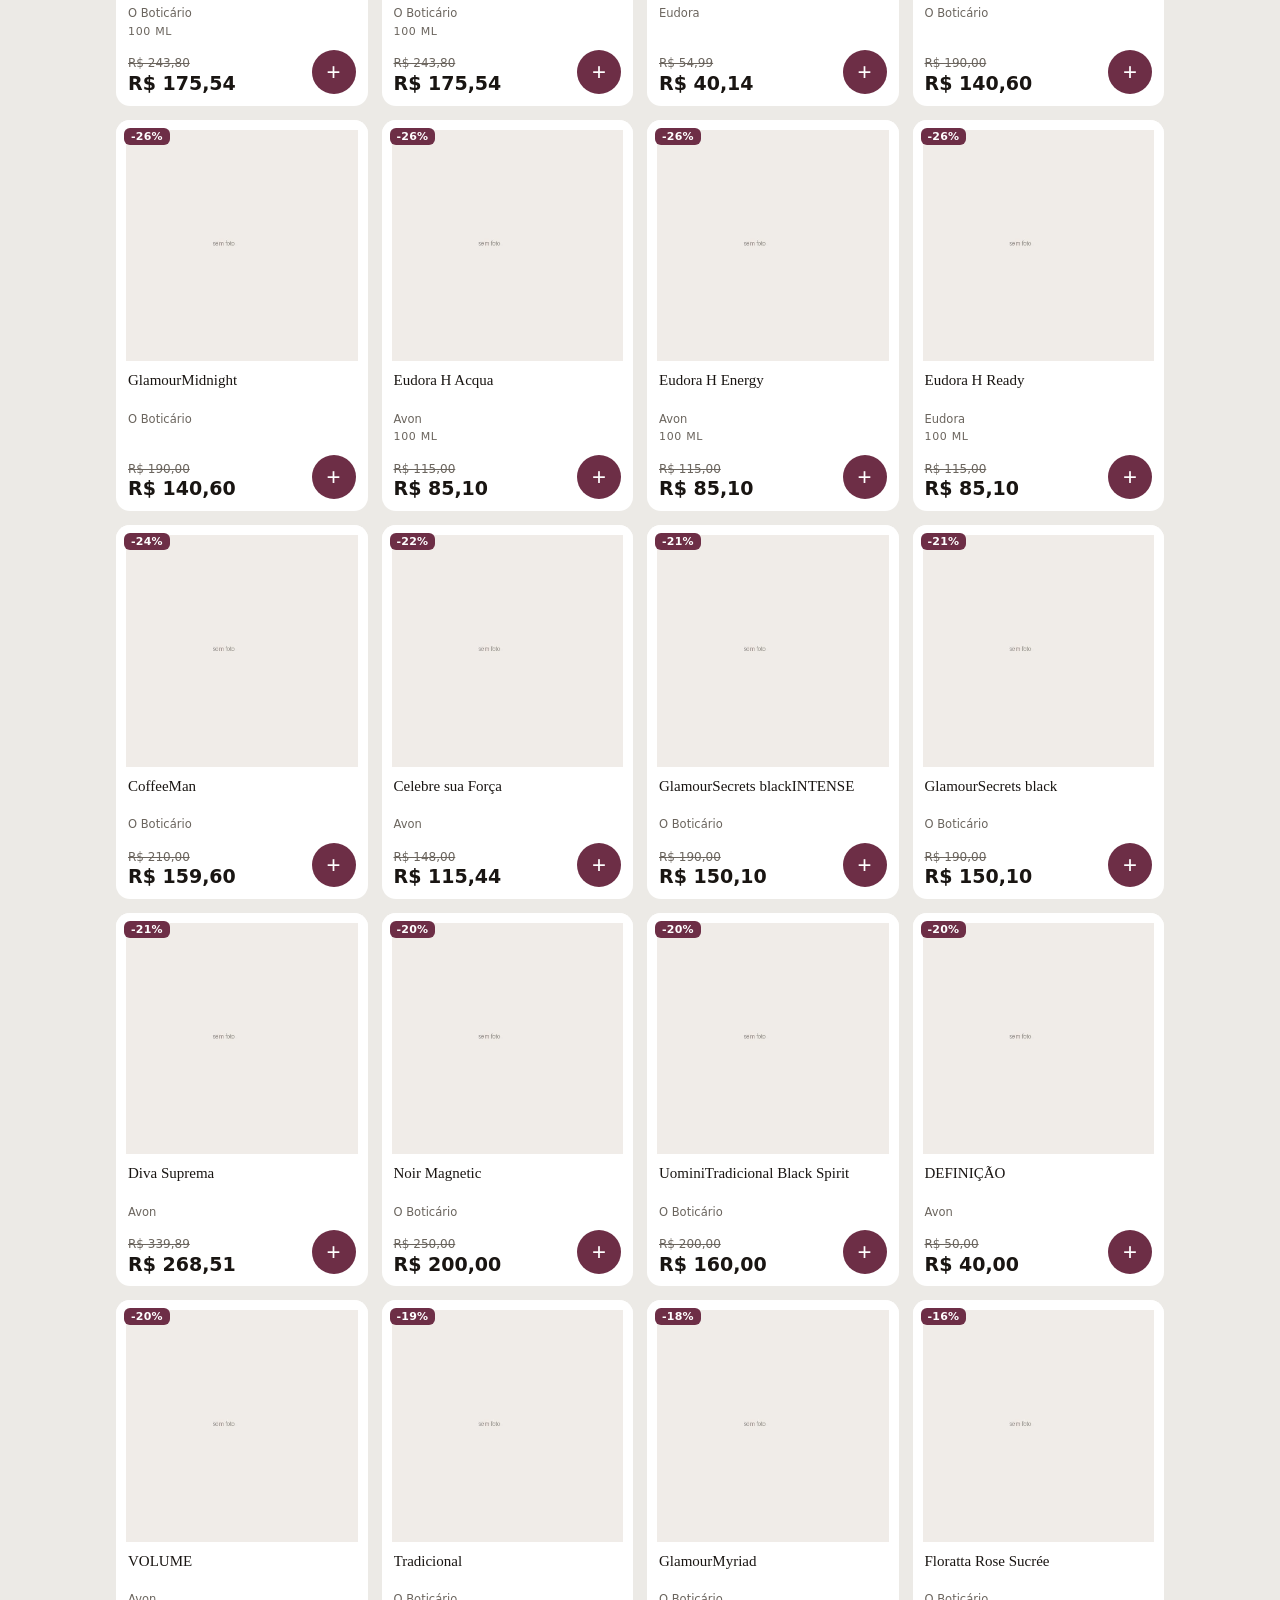
==== commit c37e2e2d: "feat: categorias, esgotado, marca no card e detalhe do produto Atende ao pedido do professor (dono d" ====
--- a/site/index.html
+++ b/site/index.html
@@ -28,6 +28,7 @@
   </div>
 
   <nav id="chips" class="chips" aria-label="Filtrar por marca"></nav>
+  <nav id="chips-categoria" class="chips chips-categoria" aria-label="Filtrar por categoria"></nav>
 </header>
 
 <div id="avisos" class="avisos" hidden></div>
@@ -70,6 +71,19 @@
   <button id="fechar-painel" class="botao-secundario">Continuar escolhendo</button>
 </dialog>
 
+<dialog id="detalhe-produto" aria-labelledby="detalhe-nome">
+  <div class="detalhe-imagem-caixa">
+    <img id="detalhe-imagem" src="" alt="">
+  </div>
+  <p id="detalhe-esgotado" class="detalhe-esgotado" hidden>ESGOTADO</p>
+  <h2 id="detalhe-nome"></h2>
+  <p id="detalhe-marca" class="detalhe-marca"></p>
+  <div id="detalhe-precos" class="precos"></div>
+  <p id="detalhe-descricao" class="detalhe-descricao"></p>
+  <button id="detalhe-somar" type="button" class="botao-enviar">Adicionar ao pedido</button>
+  <button id="fechar-detalhe" class="botao-secundario">Fechar</button>
+</dialog>
+
 <script type="module" src="js/app.js"></script>
 </body>
 </html>
--- a/site/css/estilo.css
+++ b/site/css/estilo.css
@@ -298,6 +298,11 @@
   box-shadow: 0 6px 20px rgba(25, 21, 18, .22);
 }
 
+/* Sem isto, o proprio display:flex acima vence a regra padrao do navegador
+   para [hidden] (mesma especificidade, mas CSS de autor sempre bate CSS de
+   agente de usuario) e o botao fica visivel com "0 itens" de carrinho vazio. */
+.botao-carrinho[hidden] { display: none; }
+
 .zap-icone { display: flex; }
 .ponto { opacity: .6; }
 
@@ -398,6 +403,106 @@
   cursor: pointer;
 }
 
+/* ---------- Categoria, marca no card e esgotado ---------- */
+
+.chips-categoria { margin-top: 6px; }
+
+.marca-card {
+  margin: 0;
+  font-size: 11.5px;
+  color: var(--suave);
+}
+
+/* Selo ESGOTADO centralizado sobre a foto, em vez do canto (que já é do
+   selo de desconto): pilula branca, foto por baixo fica acinzentada. */
+.selo-esgotado {
+  position: absolute;
+  top: 50%; left: 50%;
+  transform: translate(-50%, -50%);
+  padding: 6px 14px;
+  font: 700 12px/1 var(--sans);
+  letter-spacing: .03em;
+  color: var(--tinta);
+  background: #fff;
+  border-radius: 999px;
+  box-shadow: 0 2px 8px rgba(25, 21, 18, .18);
+}
+
+.produto.esgotado .moldura img { filter: grayscale(1); opacity: .5; }
+
+.somar:disabled {
+  background: var(--suave);
+  cursor: not-allowed;
+}
+.somar:disabled:active { transform: none; }
+
+/* ---------- Detalhe do produto (clicar para ver descrição) ---------- */
+
+#detalhe-produto {
+  width: min(520px, 100vw);
+  max-height: 88vh;
+  margin: auto auto 0;
+  padding: 20px 18px calc(20px + env(safe-area-inset-bottom, 0px));
+  color: var(--tinta);
+  background: var(--fundo);
+  border: 0;
+  border-radius: 18px 18px 0 0;
+  overflow-y: auto;
+}
+
+#detalhe-produto::backdrop { background: rgba(25, 21, 18, .5); }
+
+.detalhe-imagem-caixa {
+  position: relative;
+  background: #fff;
+  border-radius: 12px;
+  padding: 16px;
+  margin-bottom: 12px;
+}
+
+.detalhe-imagem-caixa img {
+  display: block;
+  width: 100%;
+  max-height: 240px;
+  object-fit: contain;
+  margin: 0 auto;
+}
+
+.detalhe-esgotado {
+  margin: 0 0 10px;
+  font: 700 12px var(--sans);
+  letter-spacing: .03em;
+  color: var(--tinta);
+  background: #fff;
+  display: inline-block;
+  padding: 5px 12px;
+  border-radius: 999px;
+  box-shadow: 0 2px 8px rgba(25, 21, 18, .18);
+}
+/* Mesma especificidade do [hidden] do navegador: sem isto, o display:inline-block
+   acima vence e o selo aparece mesmo em produto disponivel (ver .botao-carrinho[hidden]). */
+.detalhe-esgotado[hidden] { display: none; }
+
+#detalhe-produto h2 {
+  margin: 0 0 4px;
+  font: 400 21px var(--serifa);
+}
+
+.detalhe-marca {
+  margin: 0 0 10px;
+  font-size: 13px;
+  color: var(--suave);
+}
+
+#detalhe-produto .precos { margin: 4px 0 12px; }
+
+.detalhe-descricao {
+  margin: 0 0 16px;
+  font-size: 14.5px;
+  line-height: 1.5;
+  color: var(--tinta);
+}
+
 /* ---------- Telas maiores ---------- */
 
 @media (min-width: 600px) {
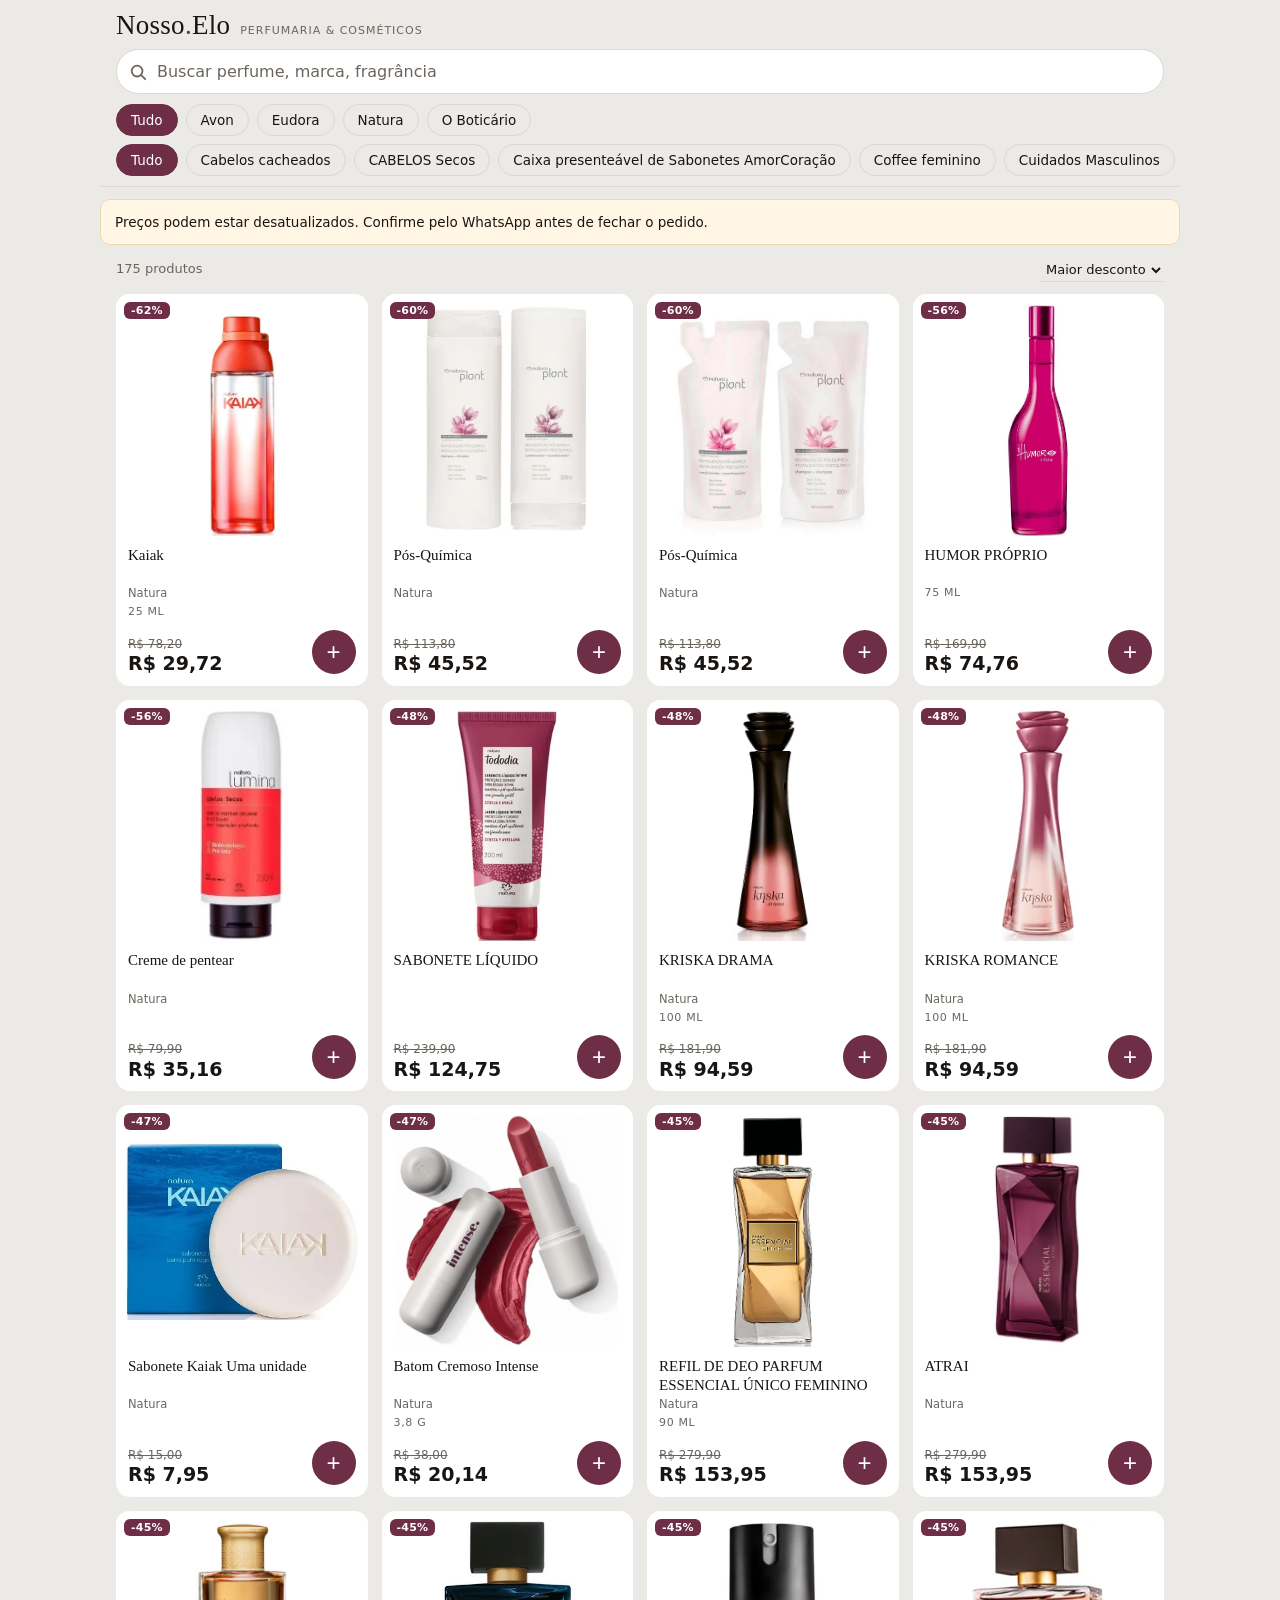
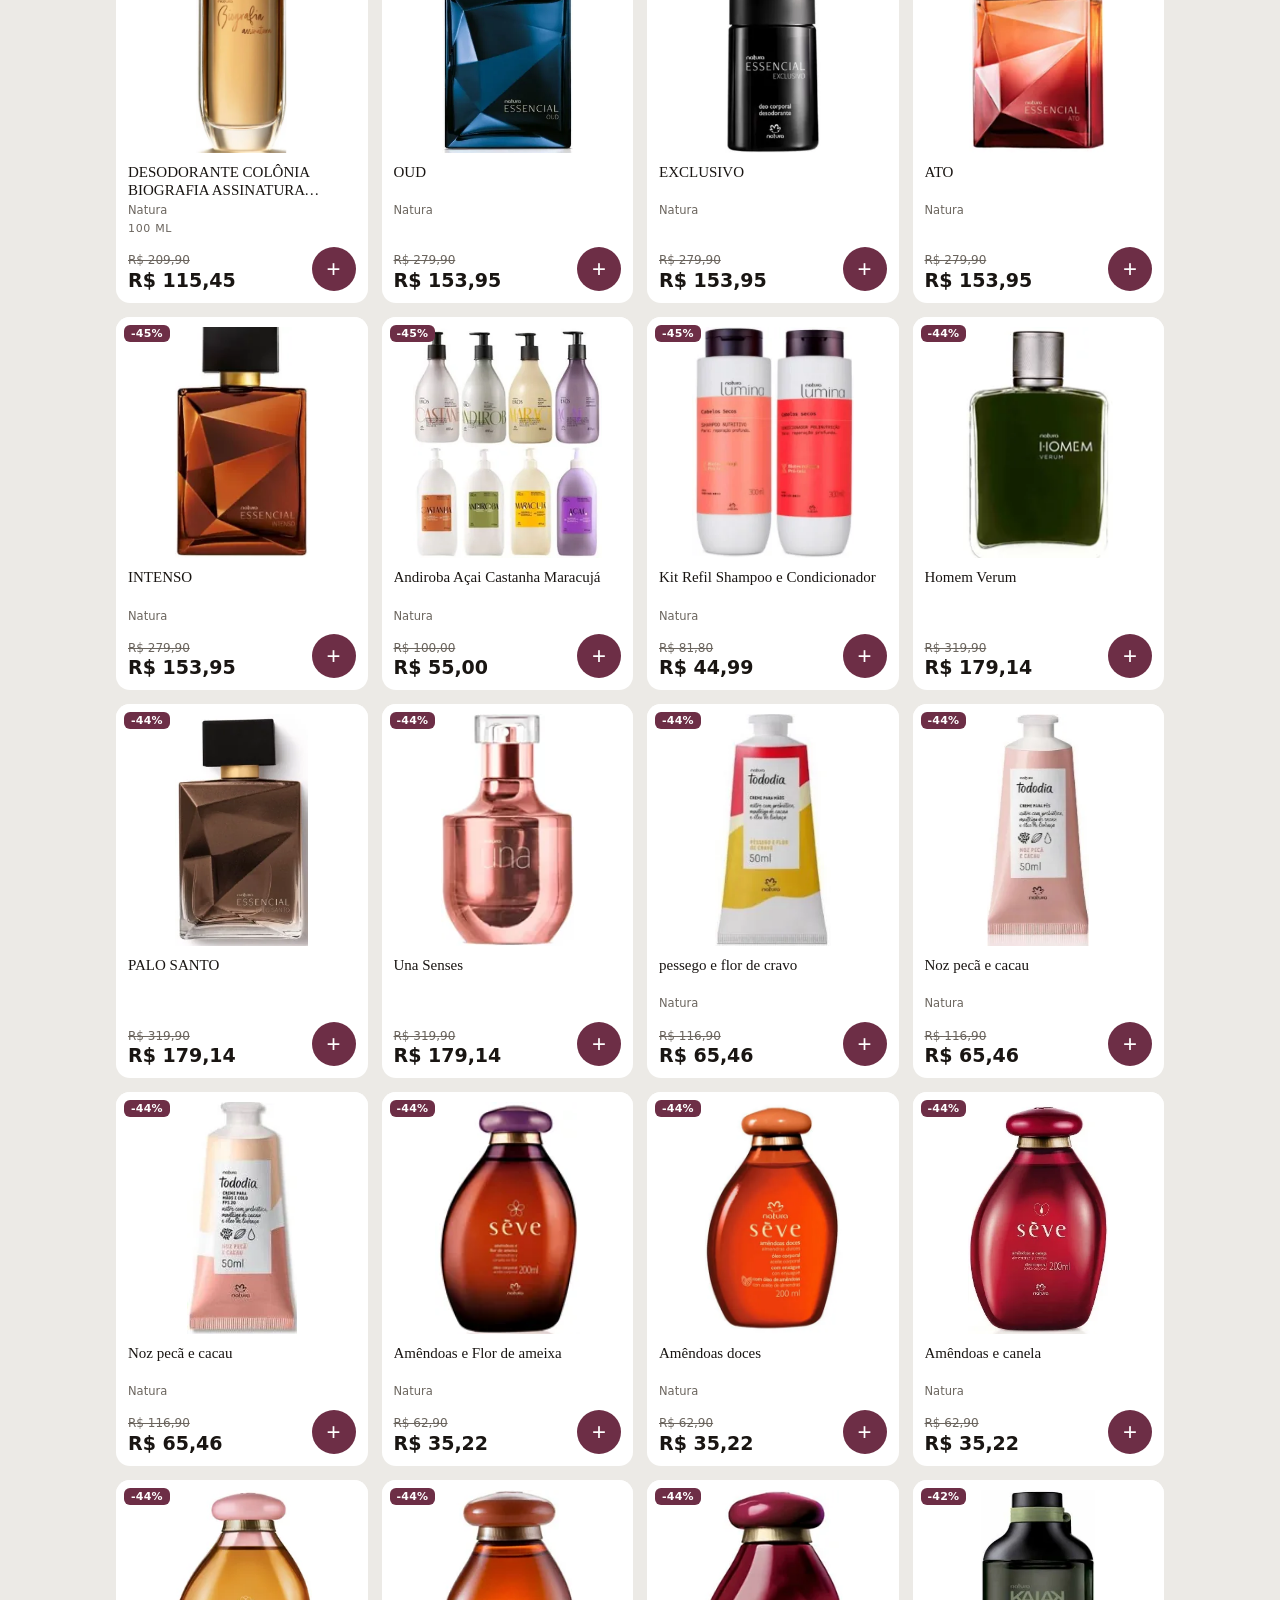
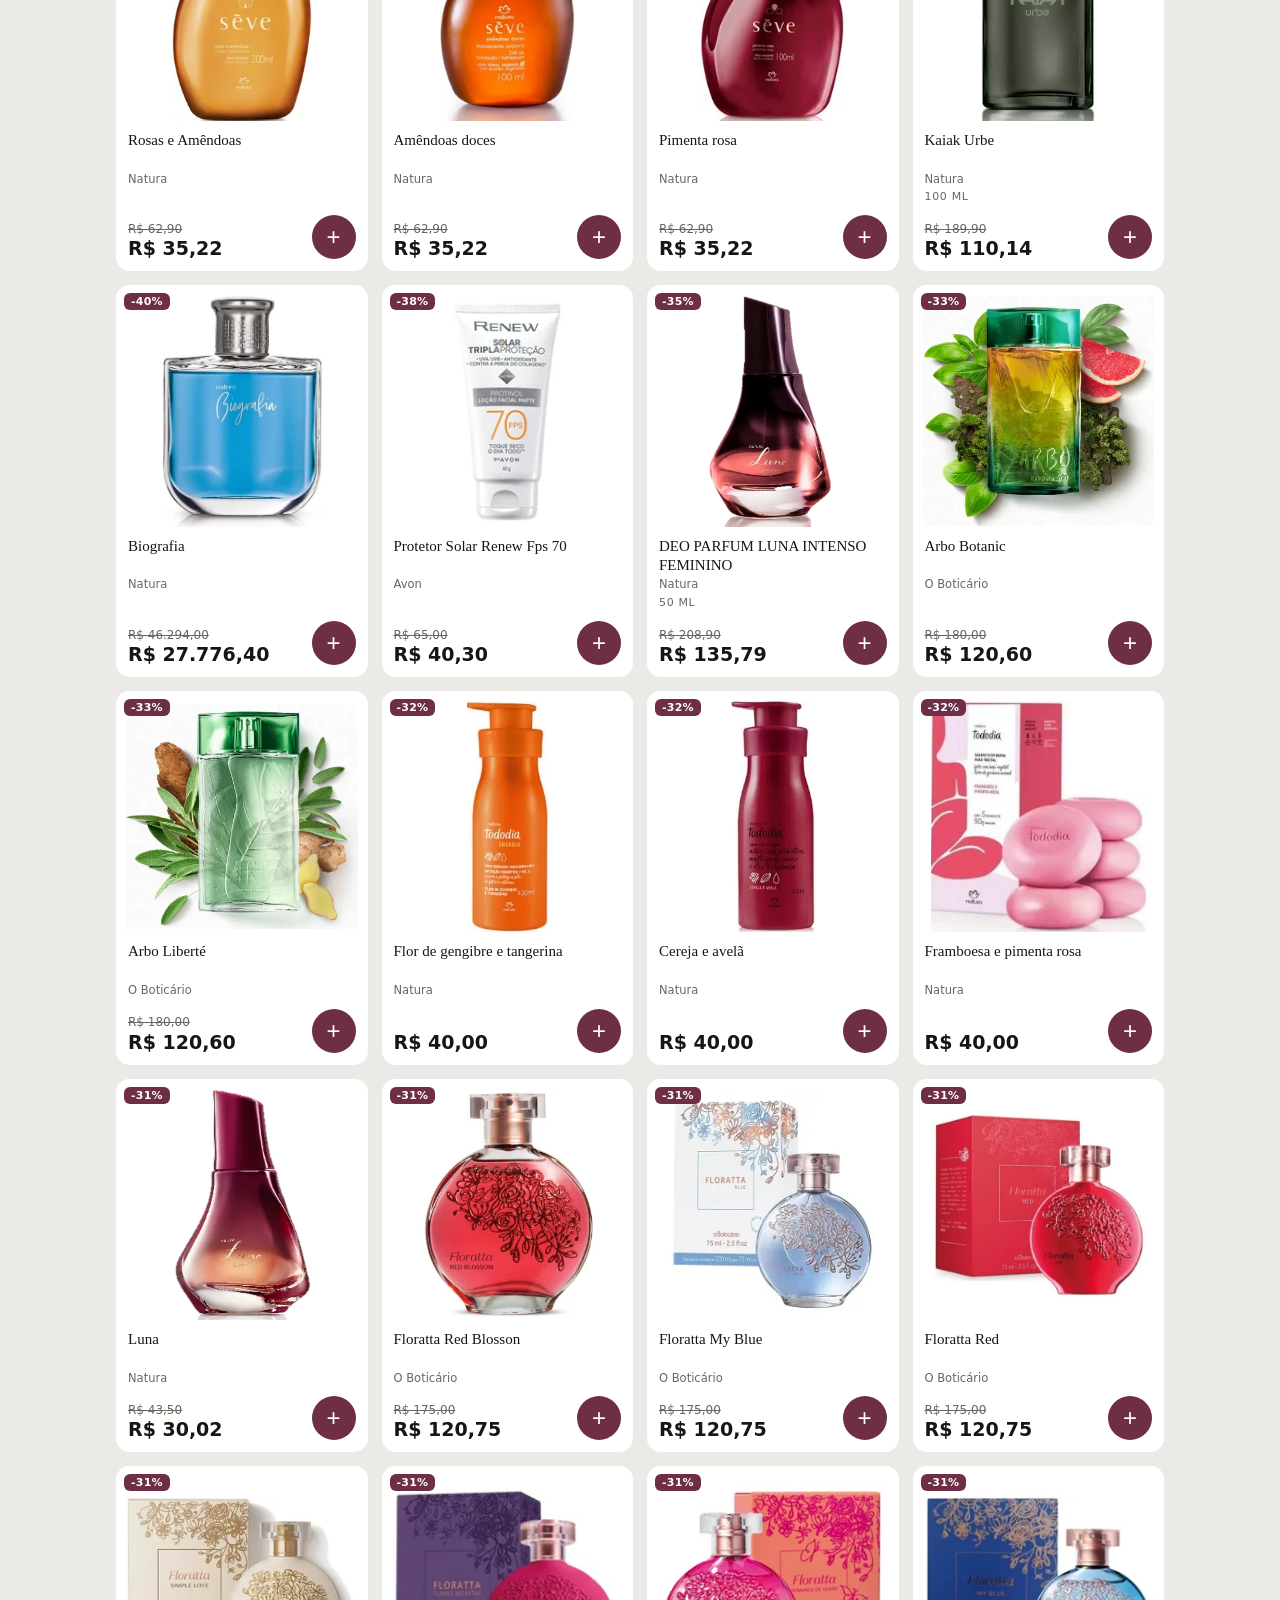
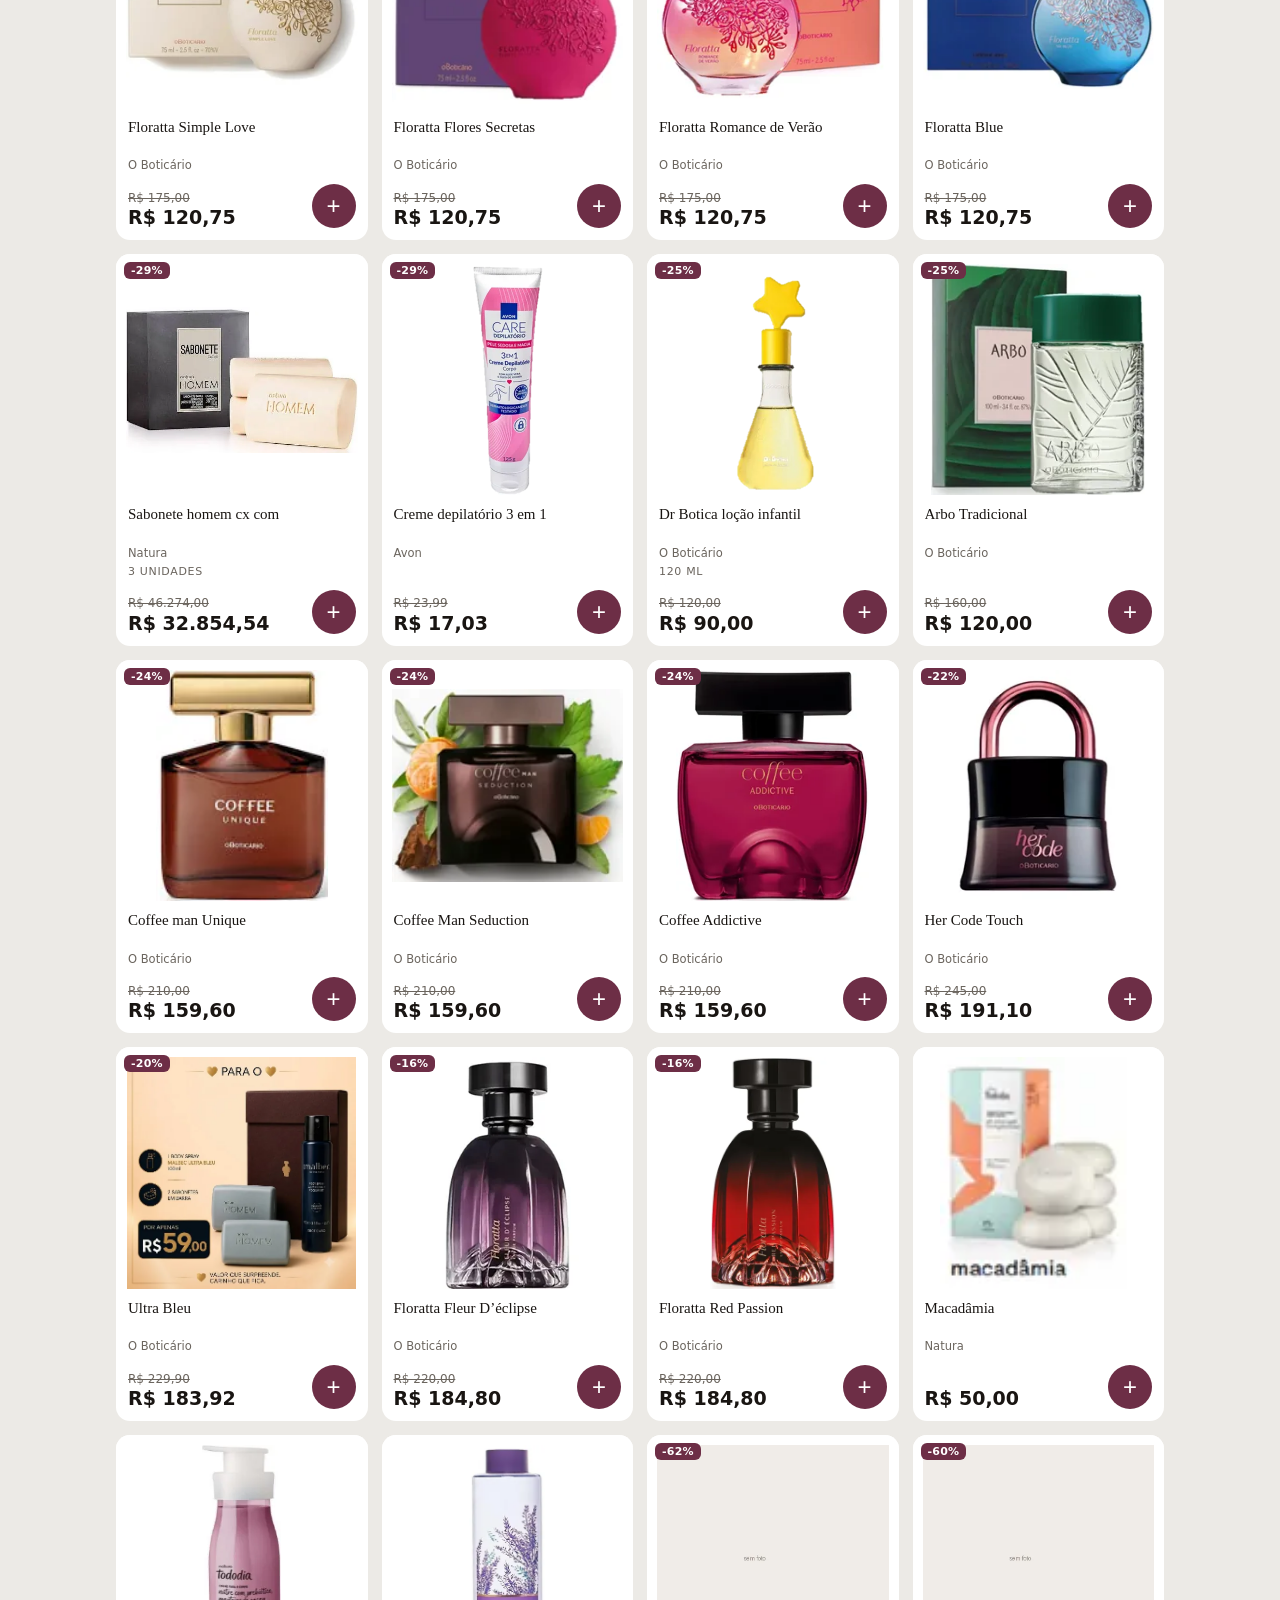
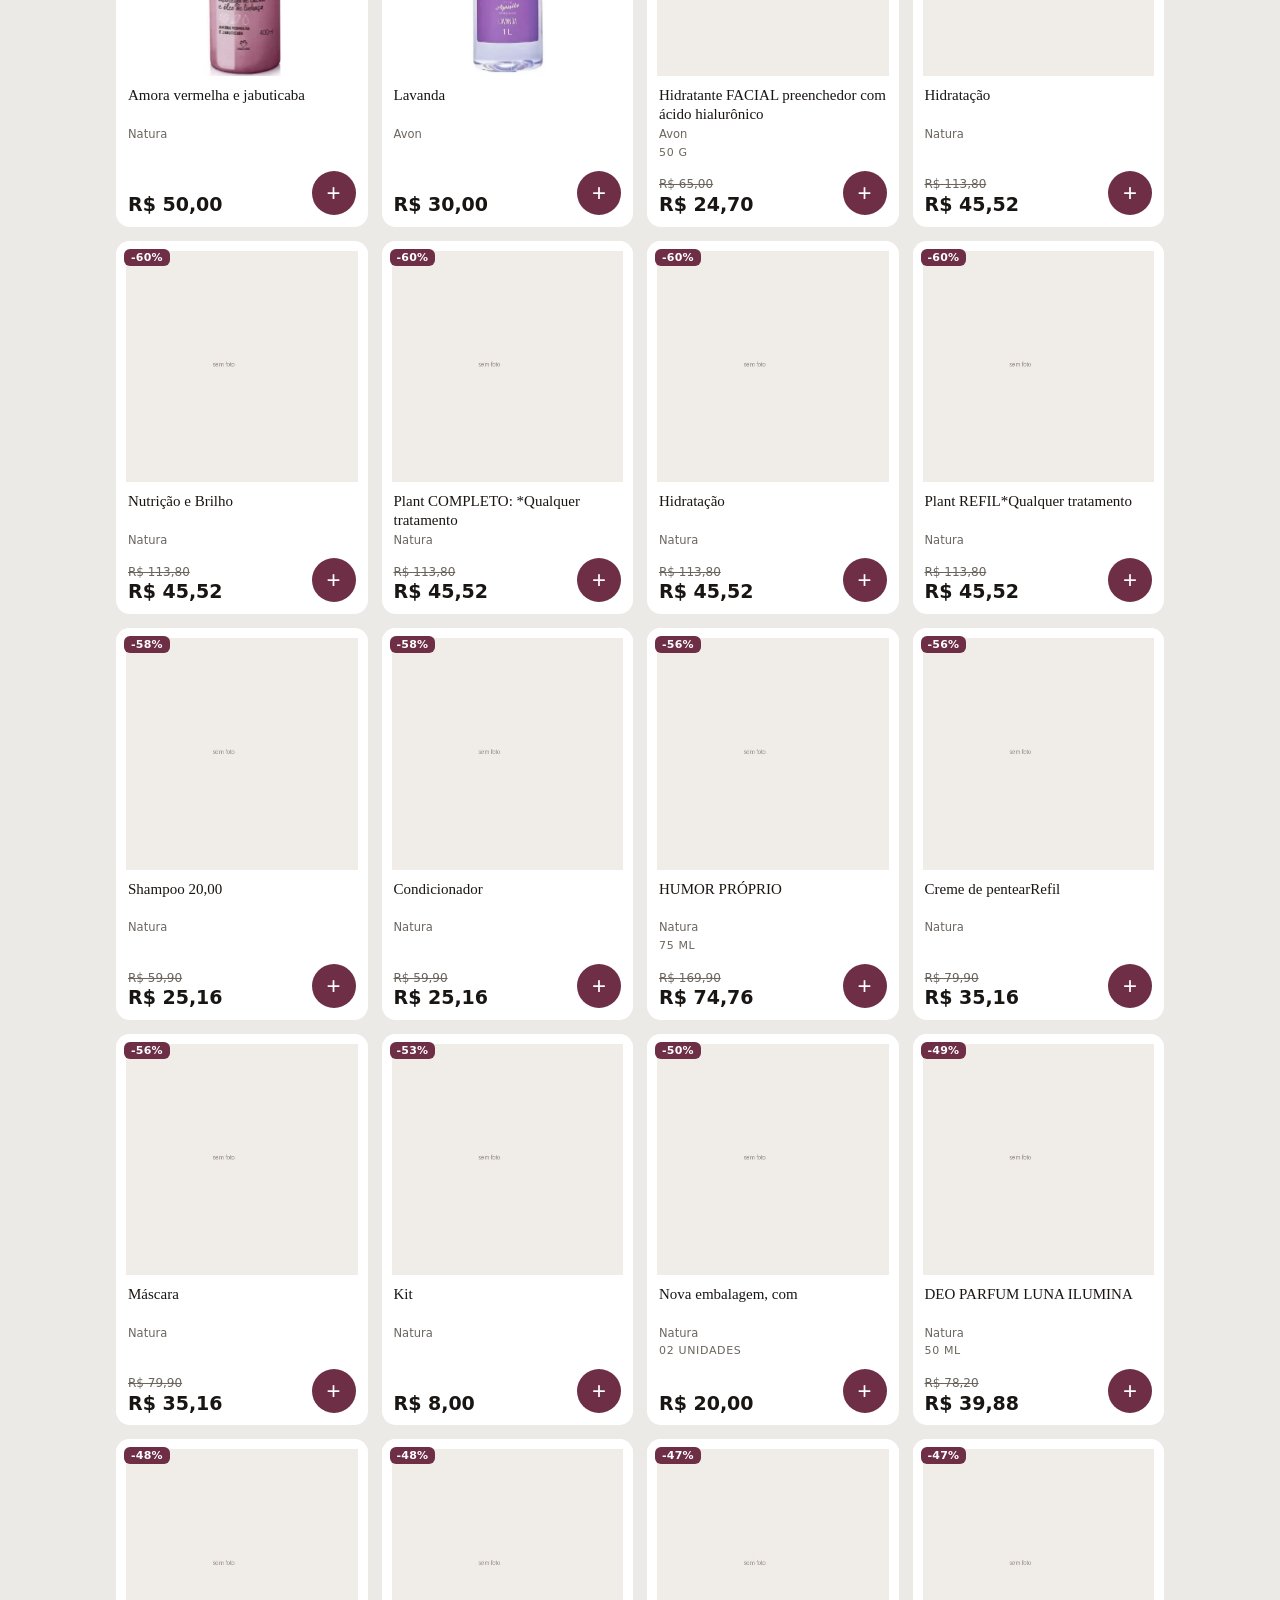
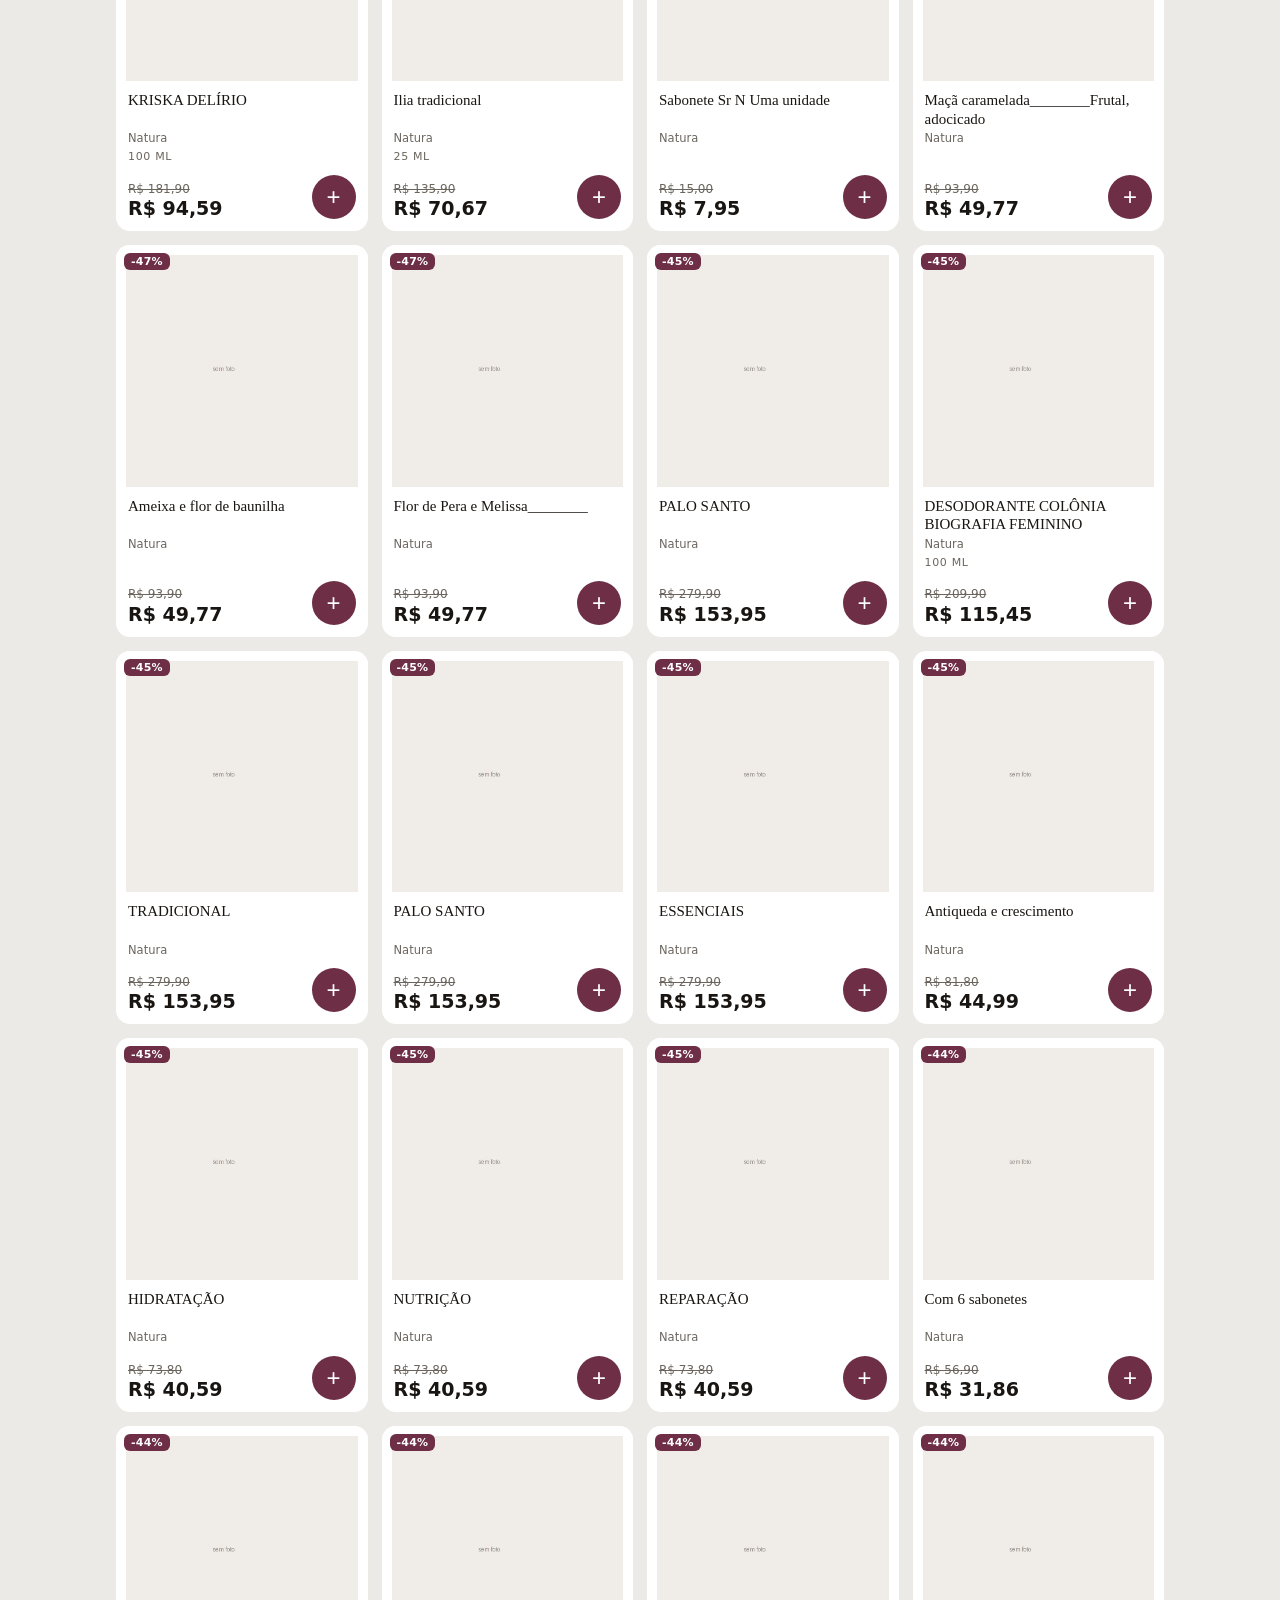
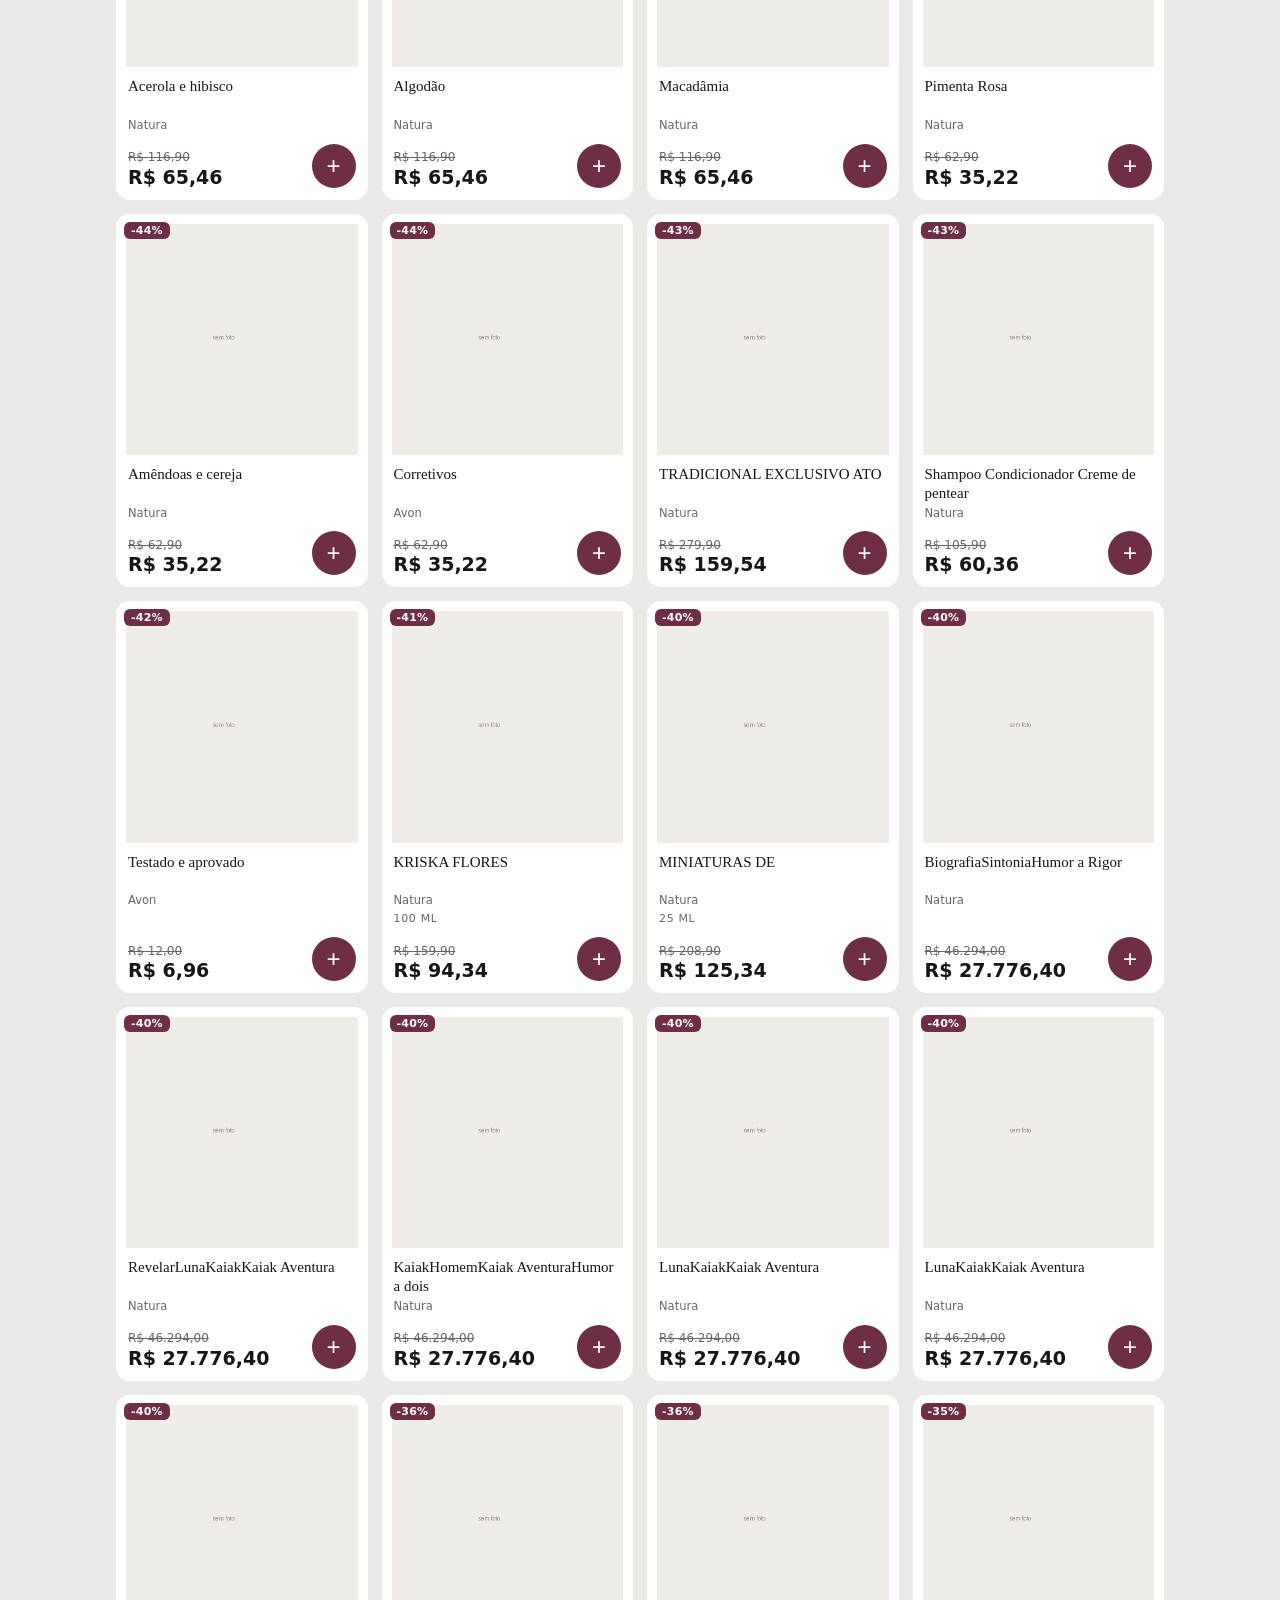
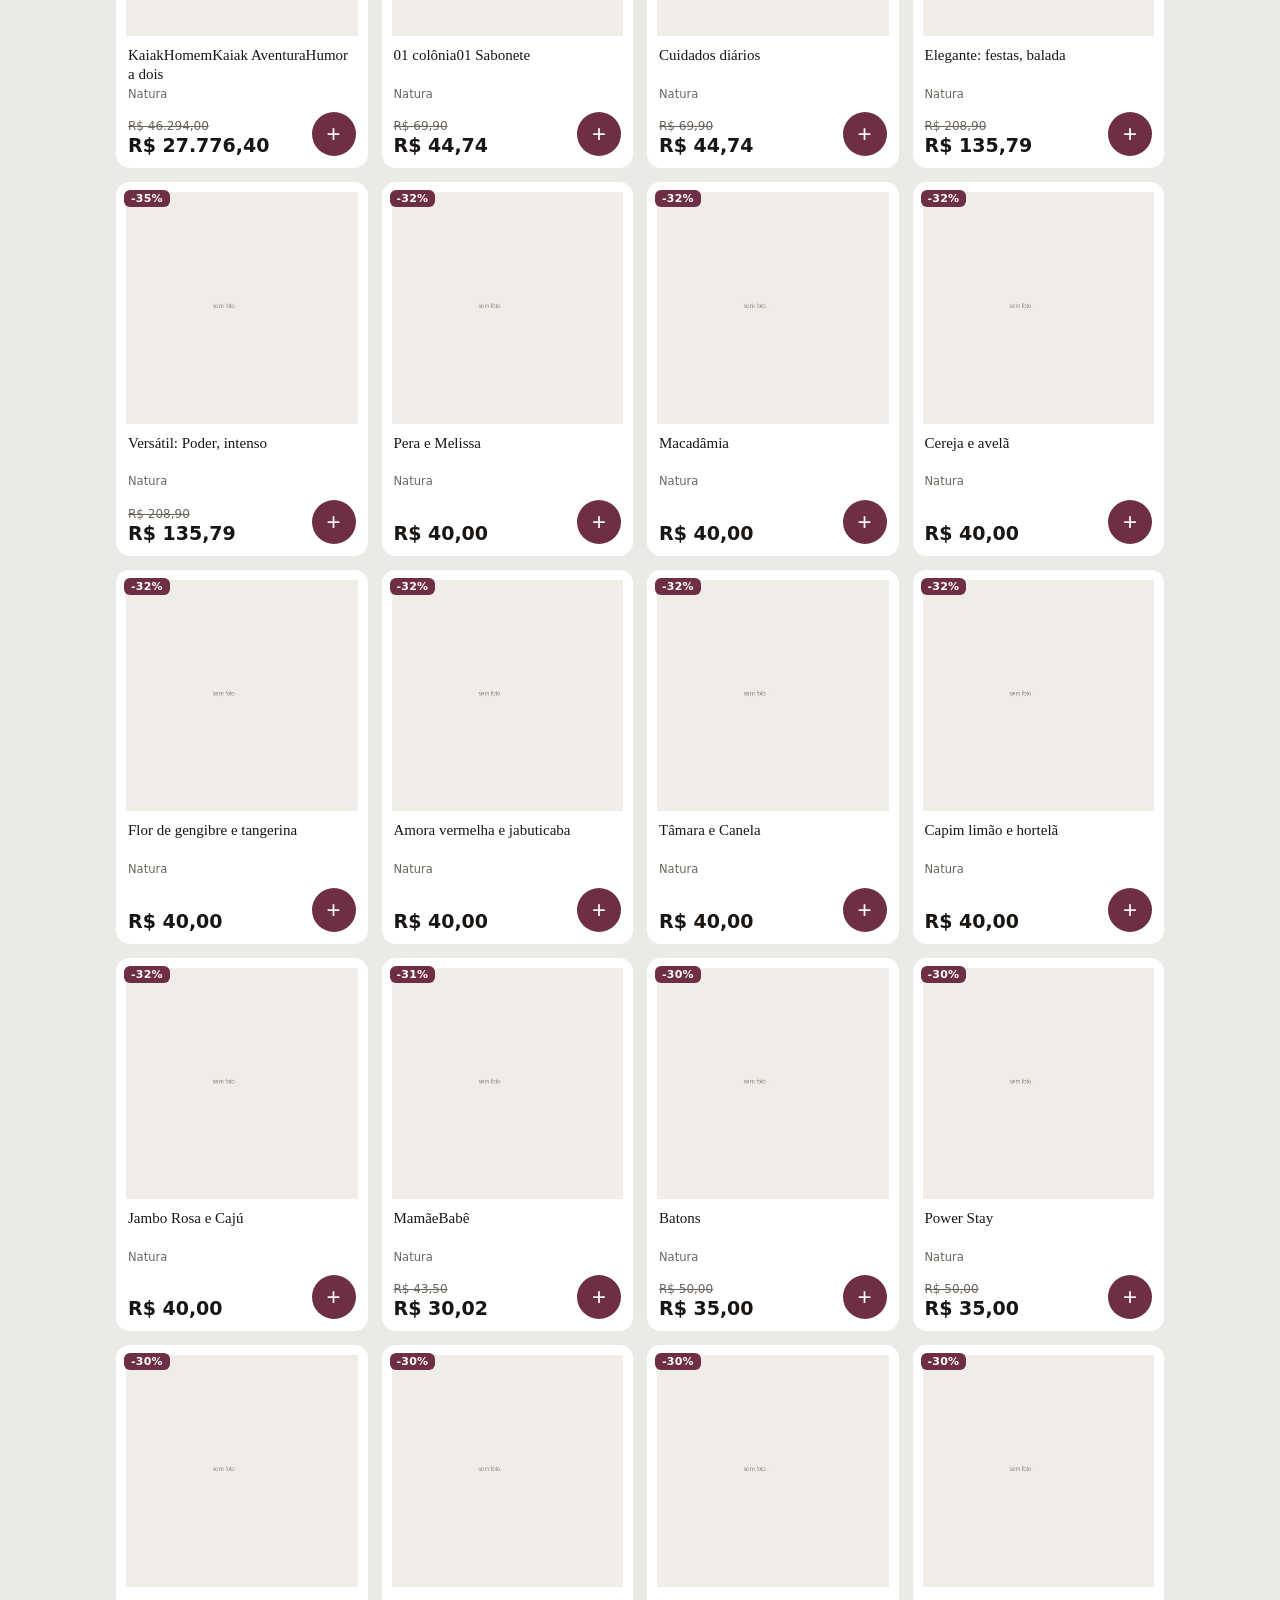
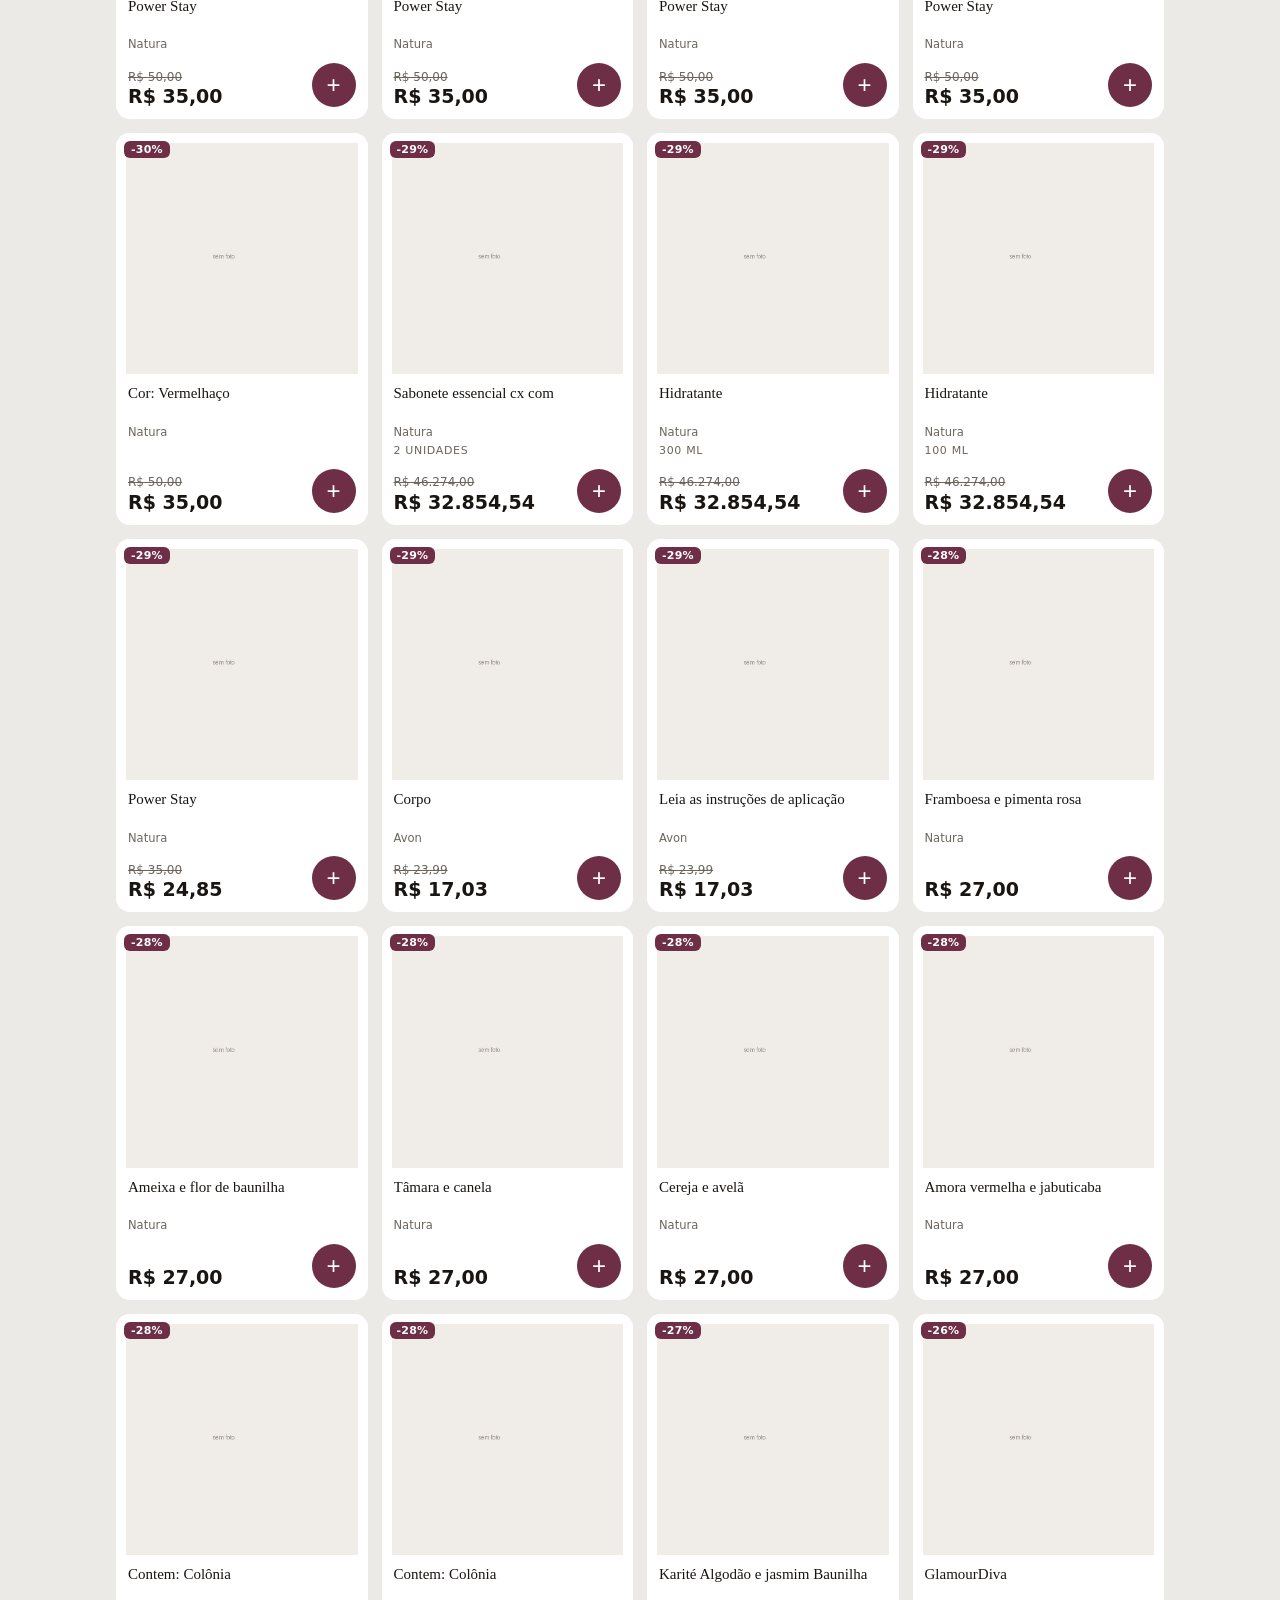
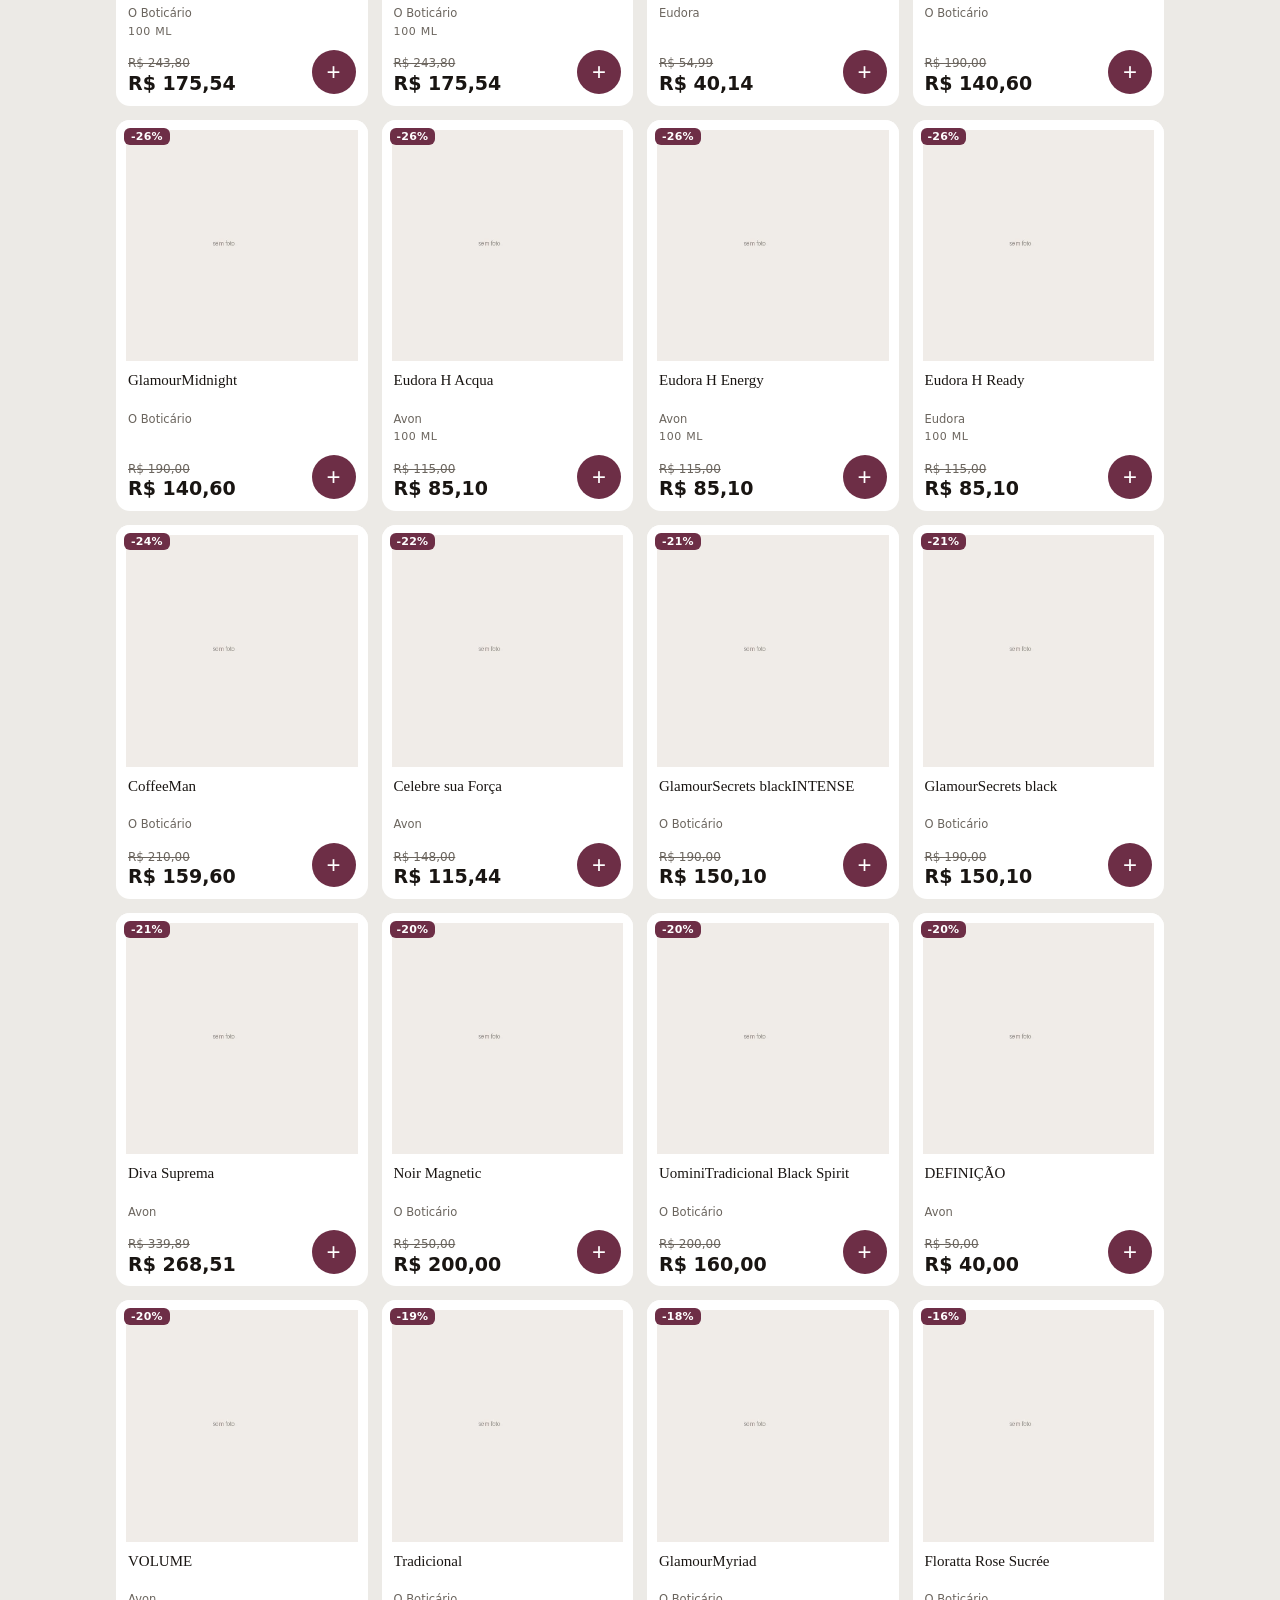
==== commit d6985a11: "feat: modal de detalhe centralizado, fundo borrado e fecha ao clicar fora Ajusta o modal de "ver des" ====
--- a/site/index.html
+++ b/site/index.html
@@ -81,7 +81,6 @@
   <div id="detalhe-precos" class="precos"></div>
   <p id="detalhe-descricao" class="detalhe-descricao"></p>
   <button id="detalhe-somar" type="button" class="botao-enviar">Adicionar ao pedido</button>
-  <button id="fechar-detalhe" class="botao-secundario">Fechar</button>
 </dialog>
 
 <script type="module" src="js/app.js"></script>
--- a/site/css/estilo.css
+++ b/site/css/estilo.css
@@ -439,18 +439,27 @@
 /* ---------- Detalhe do produto (clicar para ver descrição) ---------- */
 
 #detalhe-produto {
-  width: min(520px, 100vw);
-  max-height: 88vh;
-  margin: auto auto 0;
-  padding: 20px 18px calc(20px + env(safe-area-inset-bottom, 0px));
+  width: min(420px, 92vw);
+  max-height: 85vh;
+  margin: auto;
+  padding: 20px 18px;
   color: var(--tinta);
   background: var(--fundo);
   border: 0;
-  border-radius: 18px 18px 0 0;
+  border-radius: 18px;
   overflow-y: auto;
 }
 
-#detalhe-produto::backdrop { background: rgba(25, 21, 18, .5); }
+#detalhe-produto::backdrop {
+  background: rgba(25, 21, 18, .45);
+  backdrop-filter: blur(6px);
+  -webkit-backdrop-filter: blur(6px);
+}
+
+/* Enquanto um dialog esta aberto (modal ou carrinho), trava a rolagem da
+   pagina por baixo — sem isto o dedo no celular rola os produtos atras do
+   modal ao mesmo tempo que o modal, o que confunde o cliente. */
+body.sem-rolagem { overflow: hidden; }
 
 .detalhe-imagem-caixa {
   position: relative;
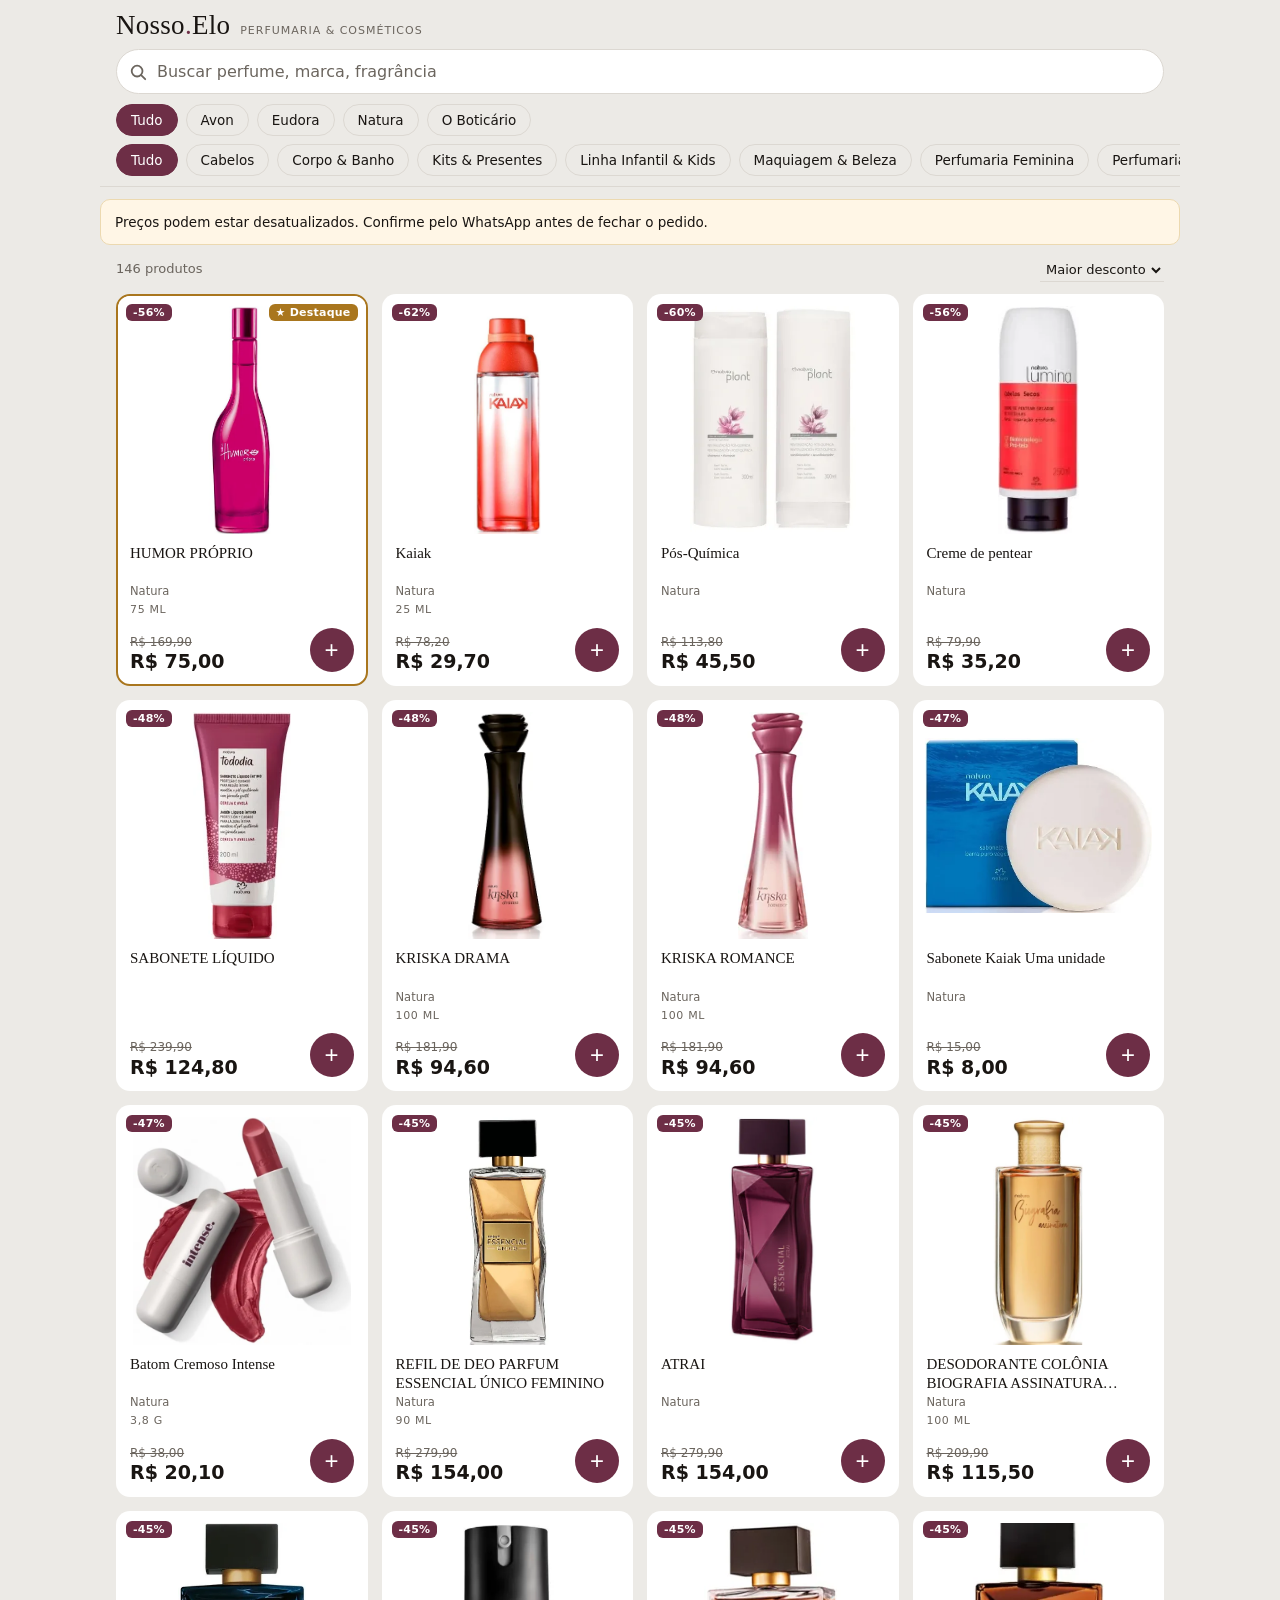
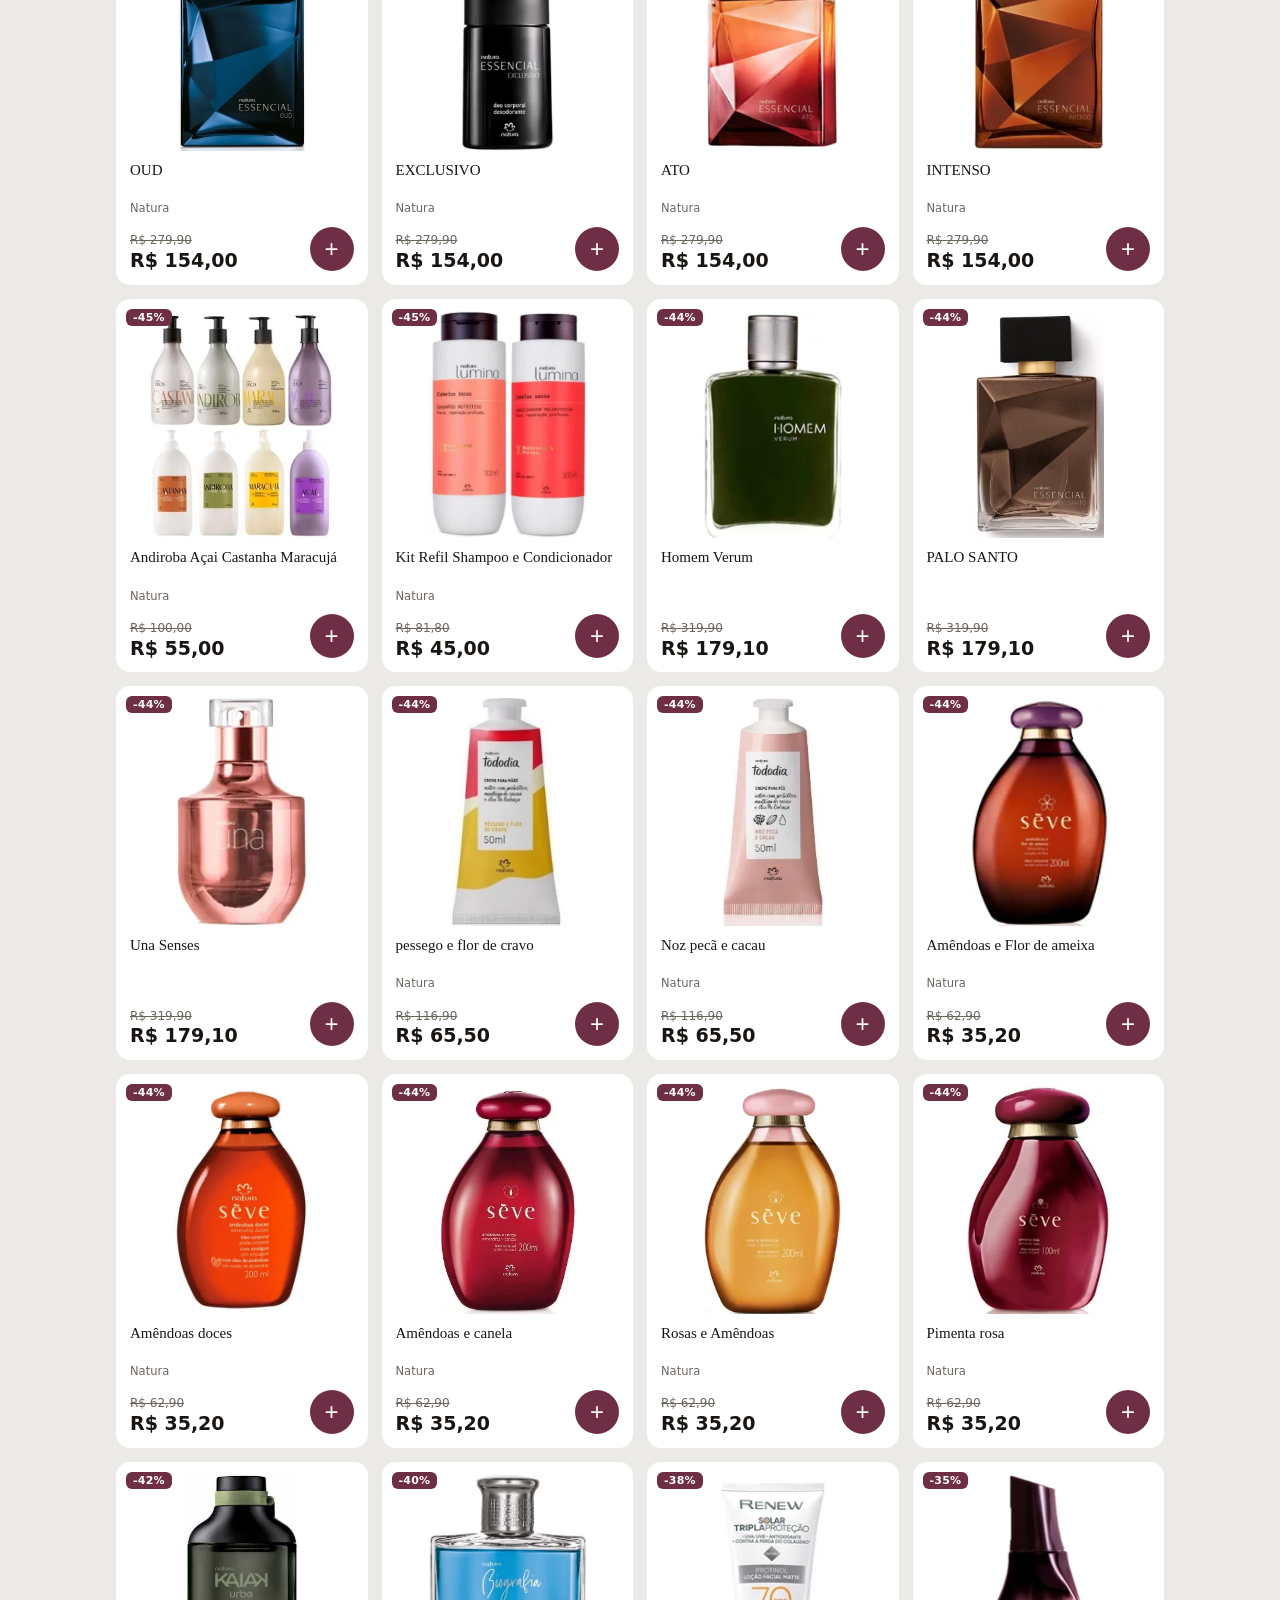
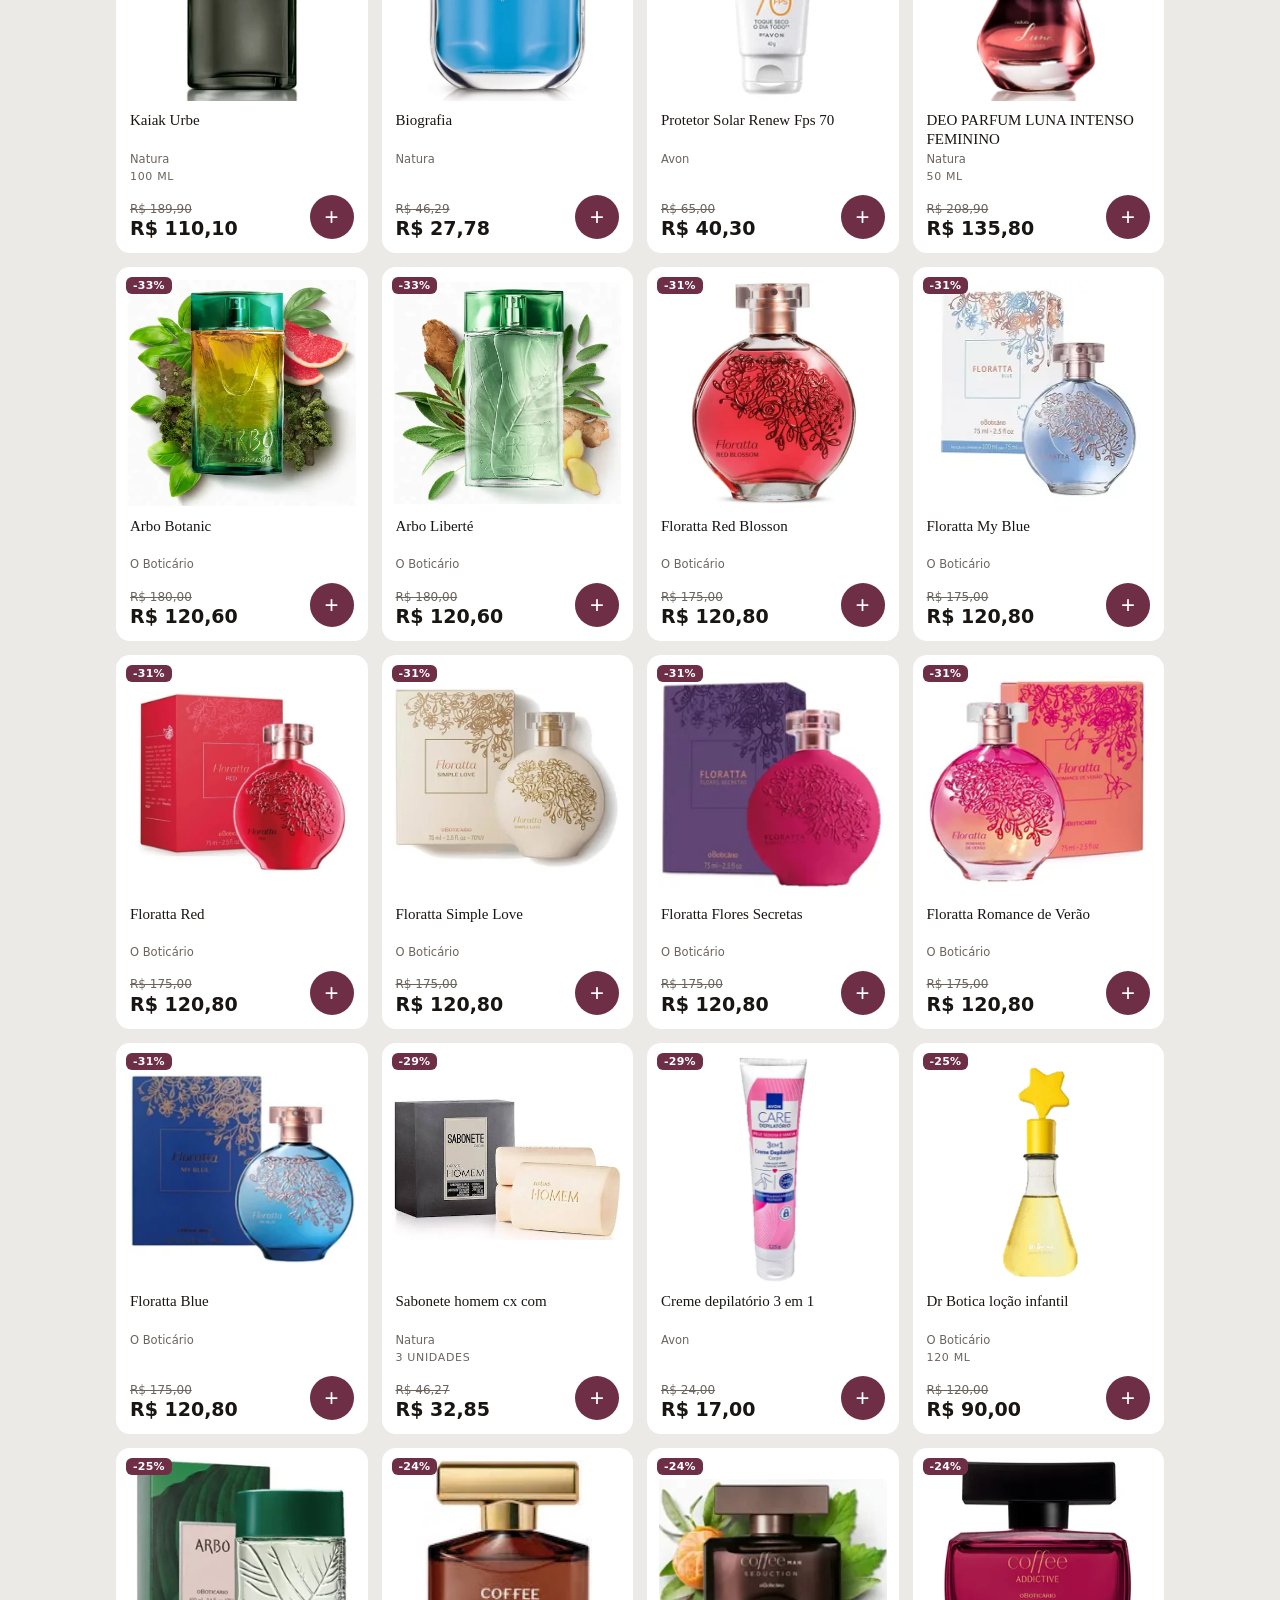
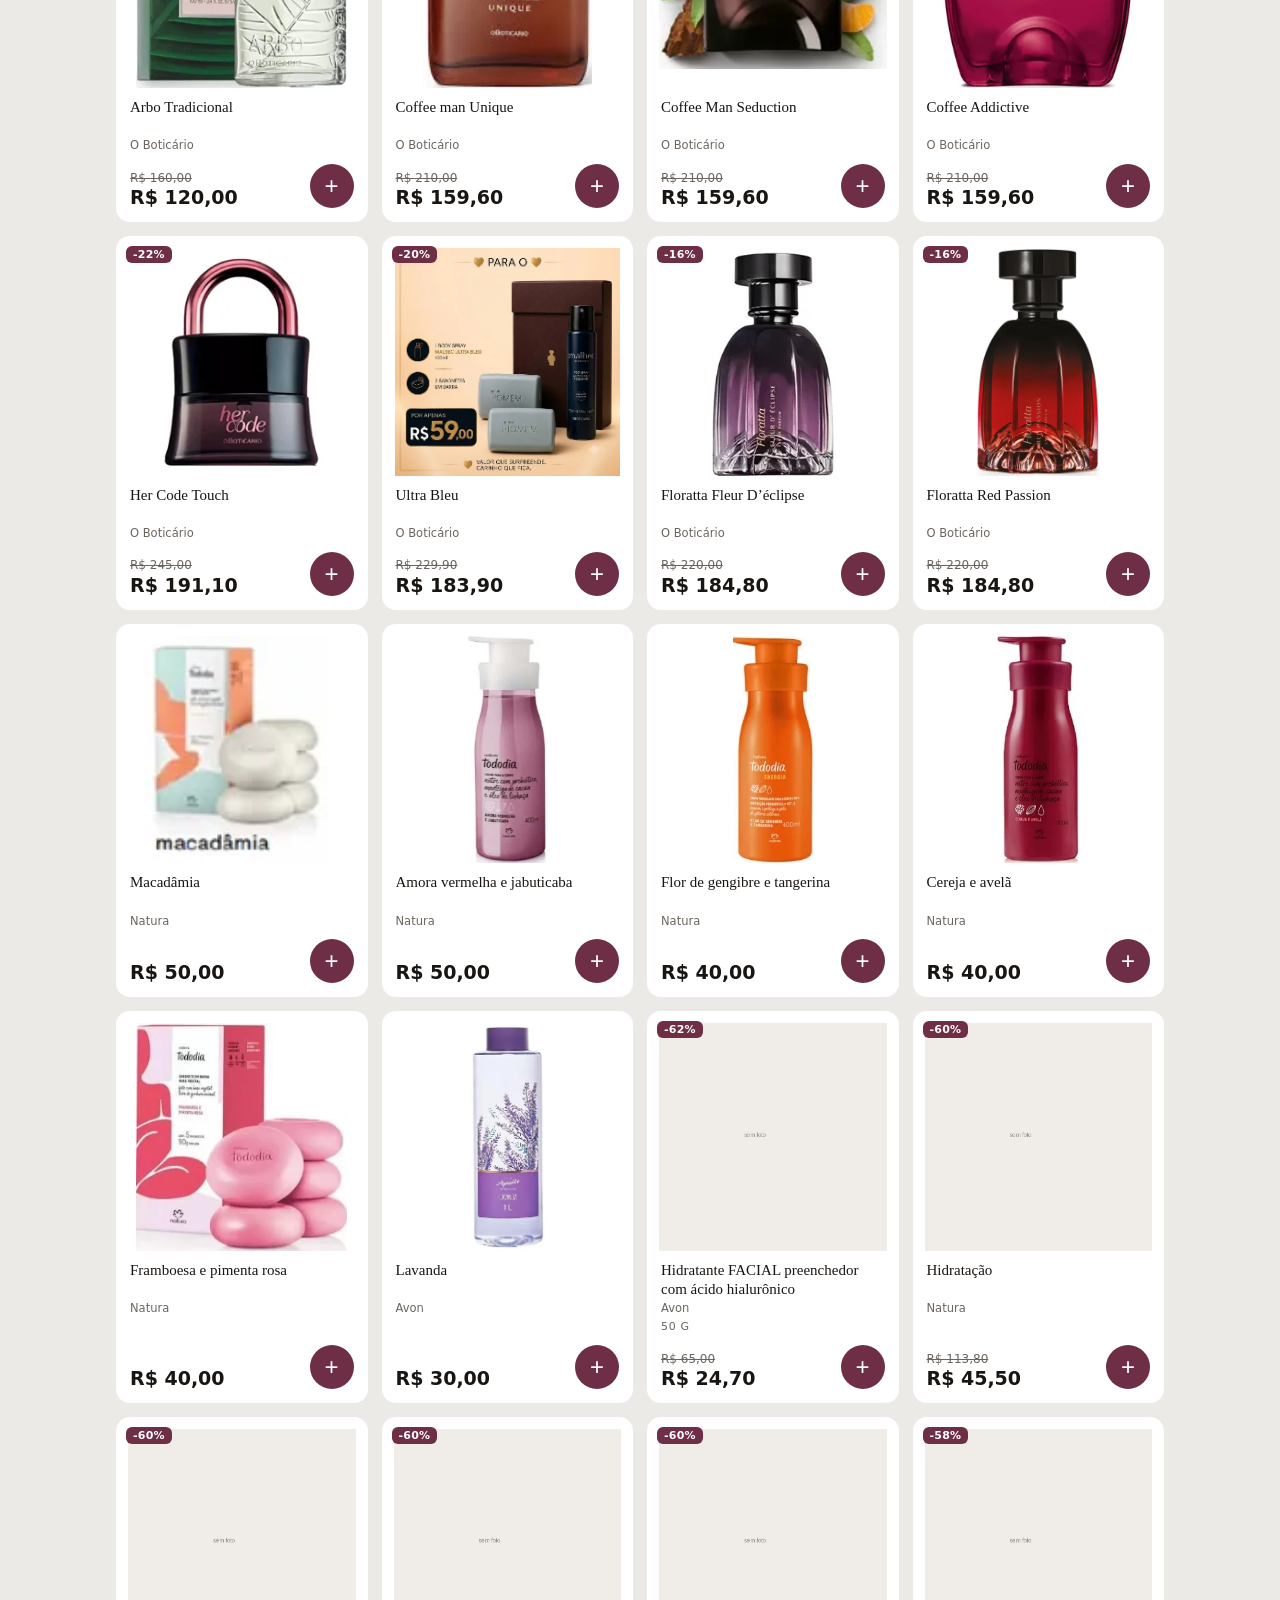
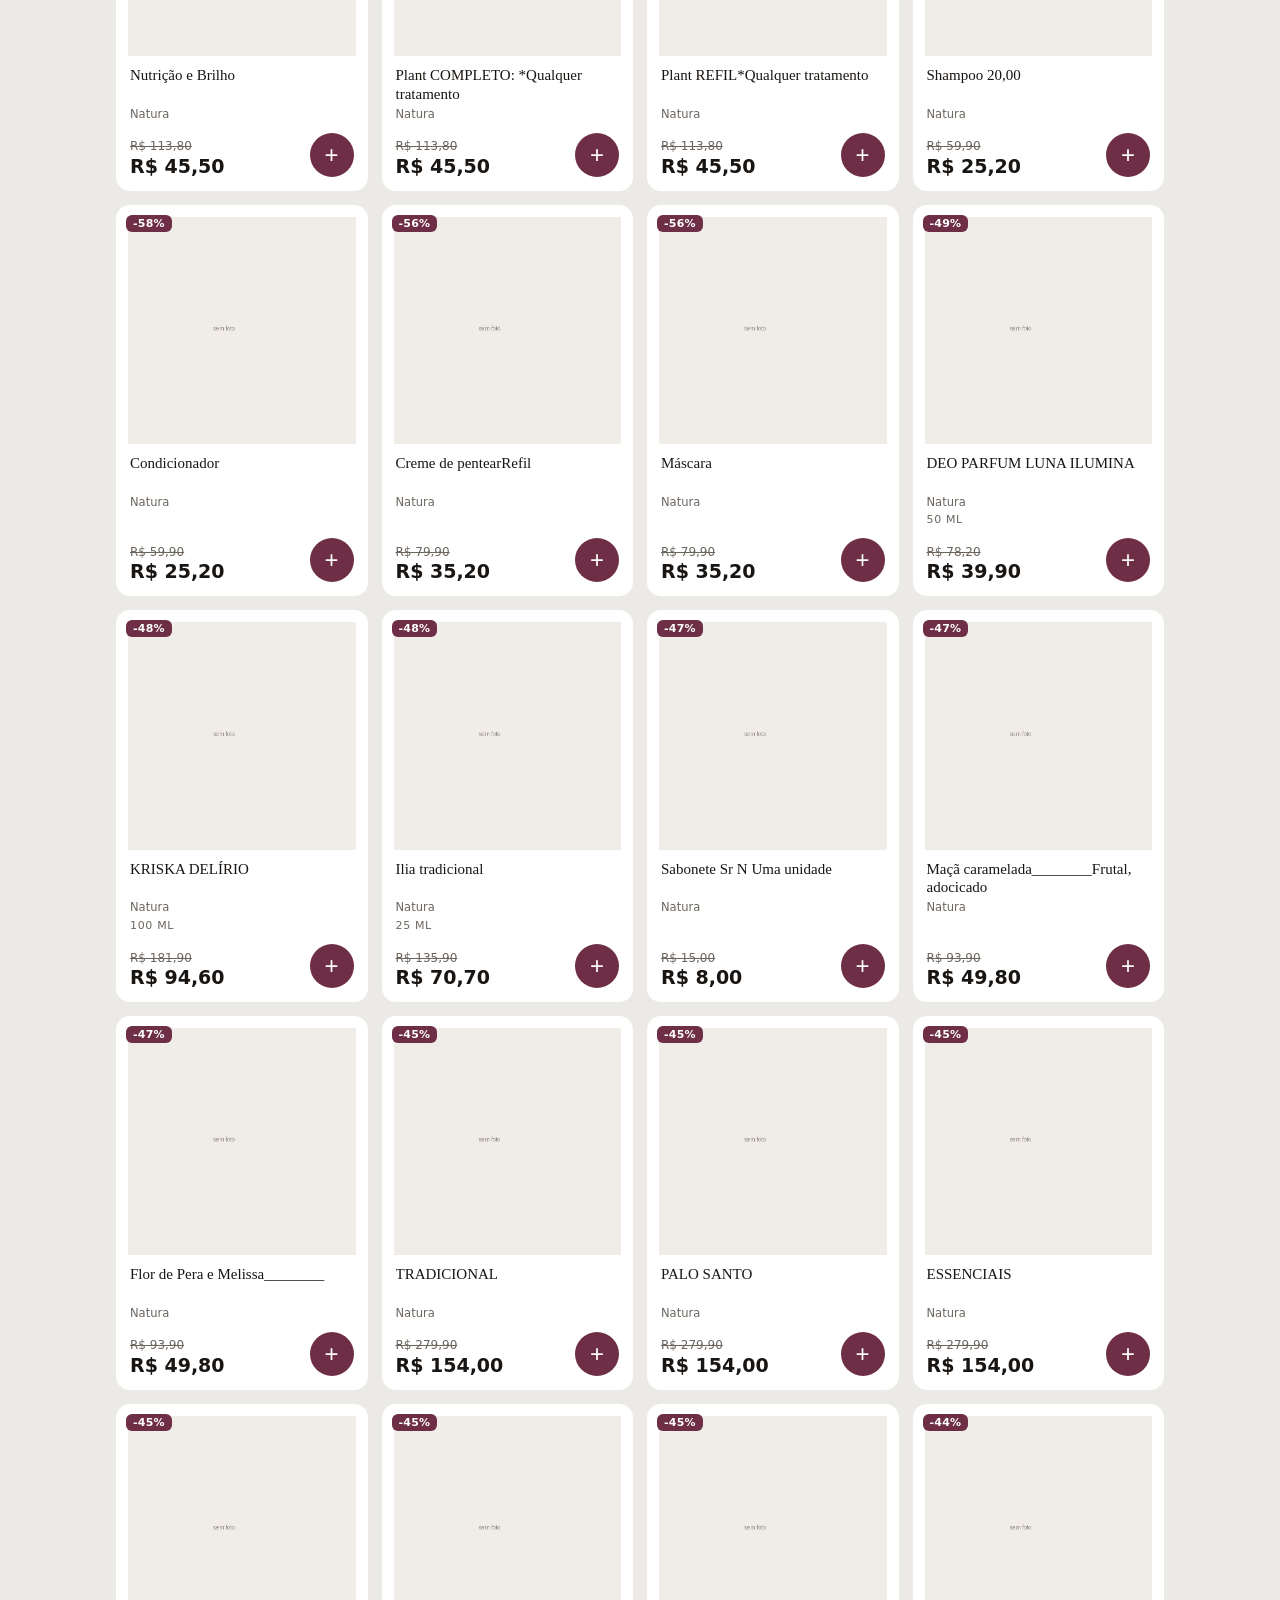
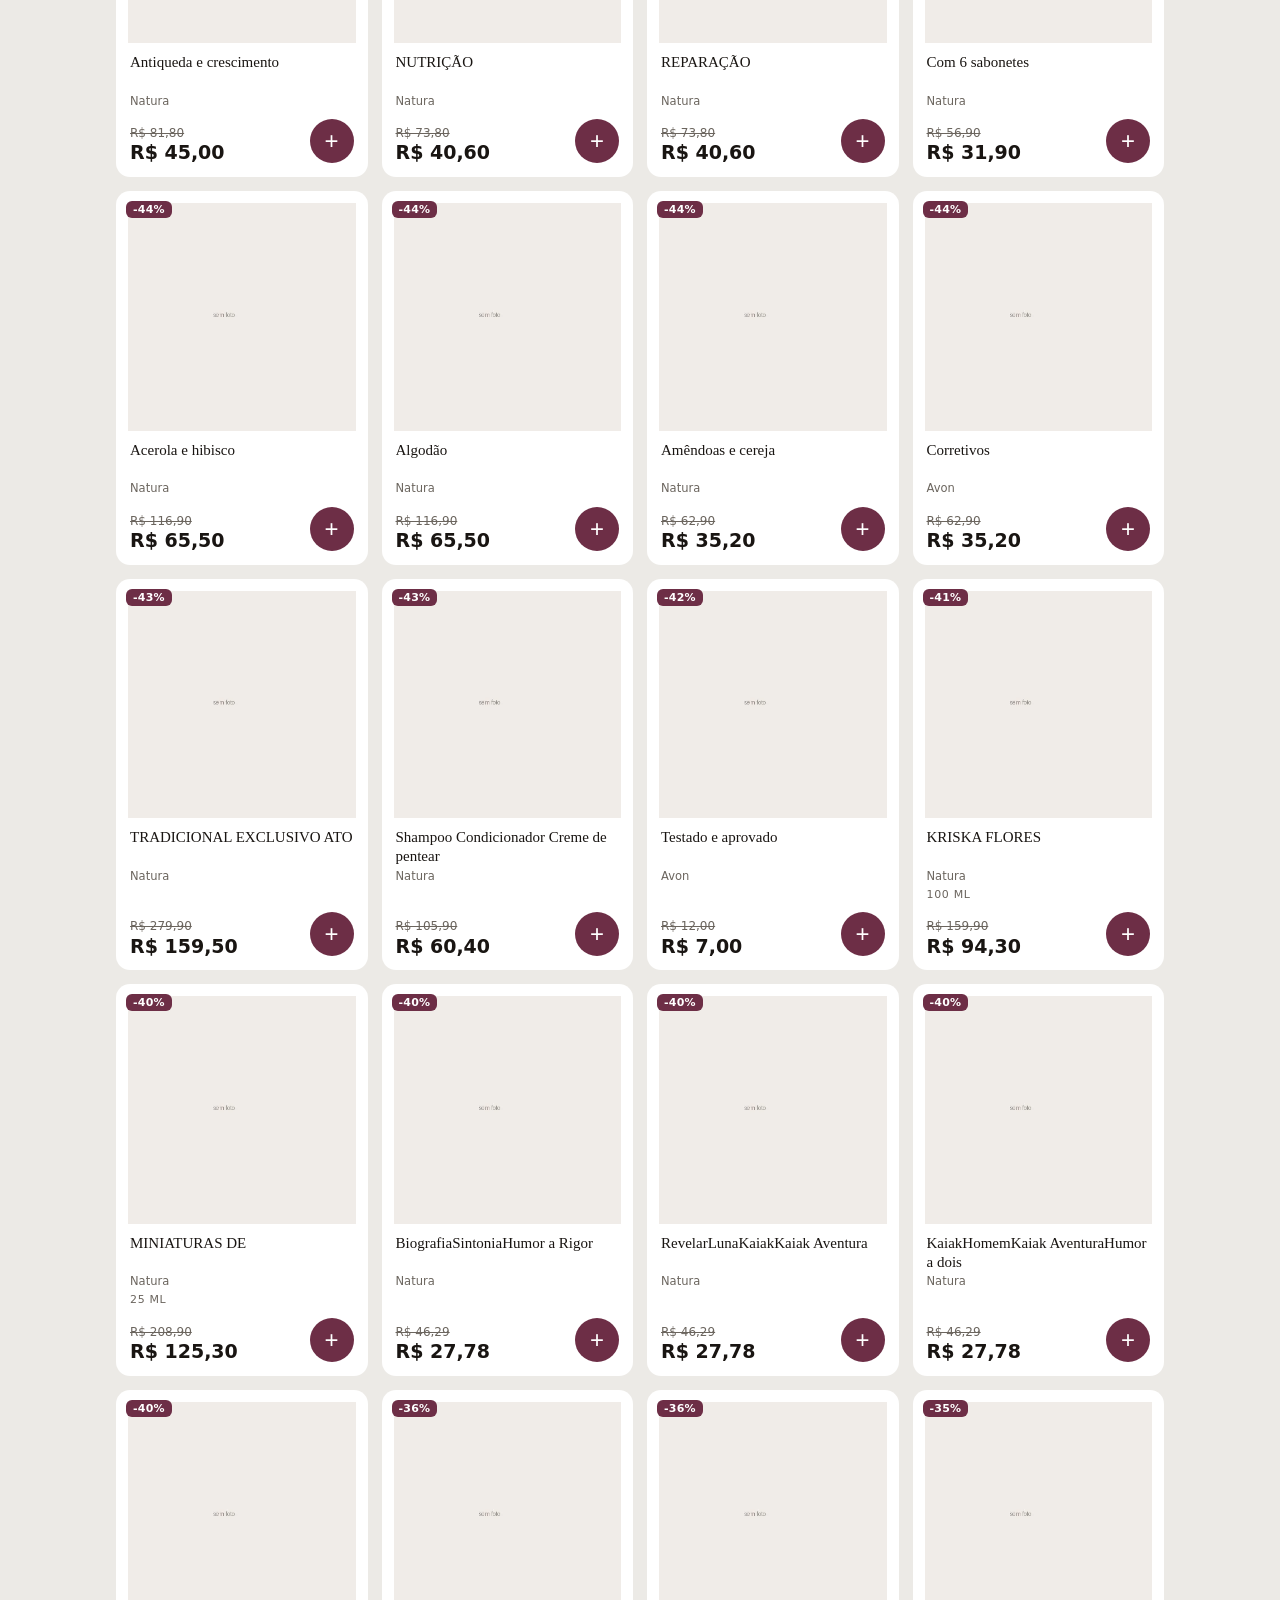
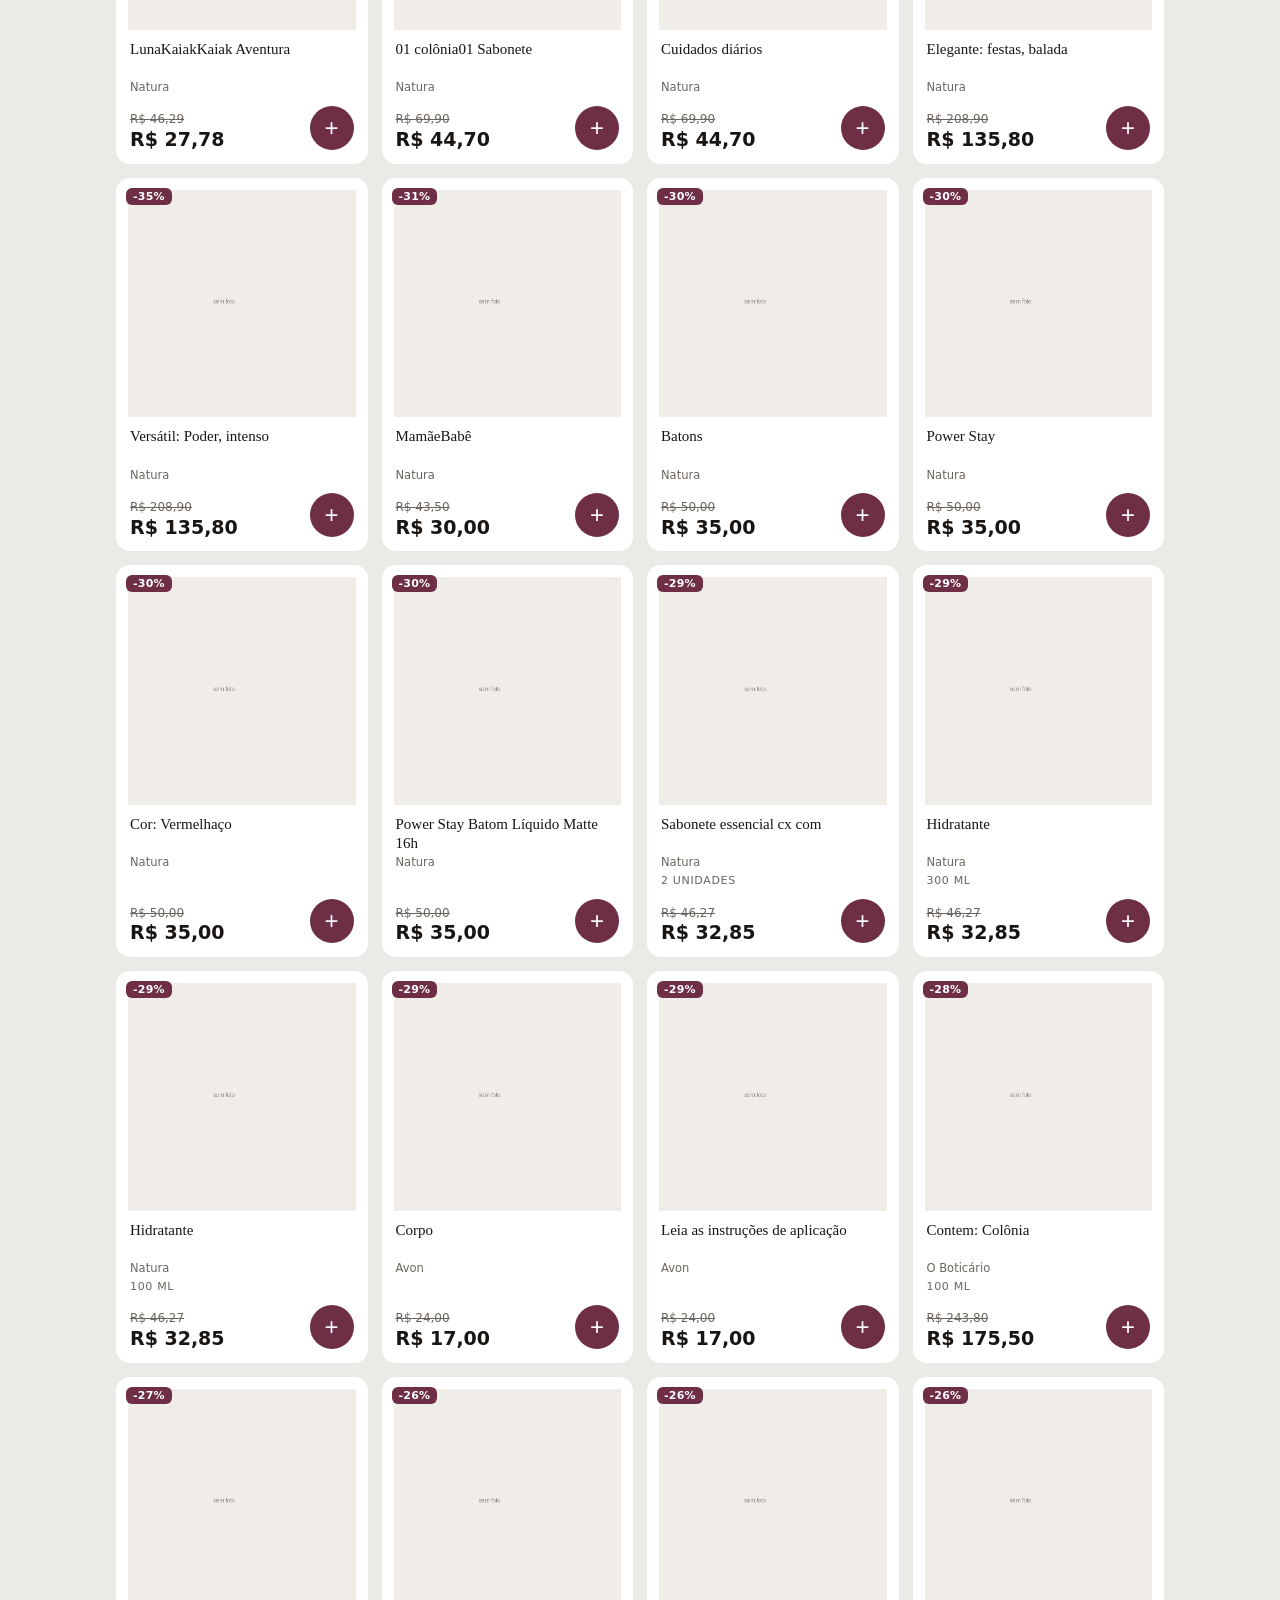
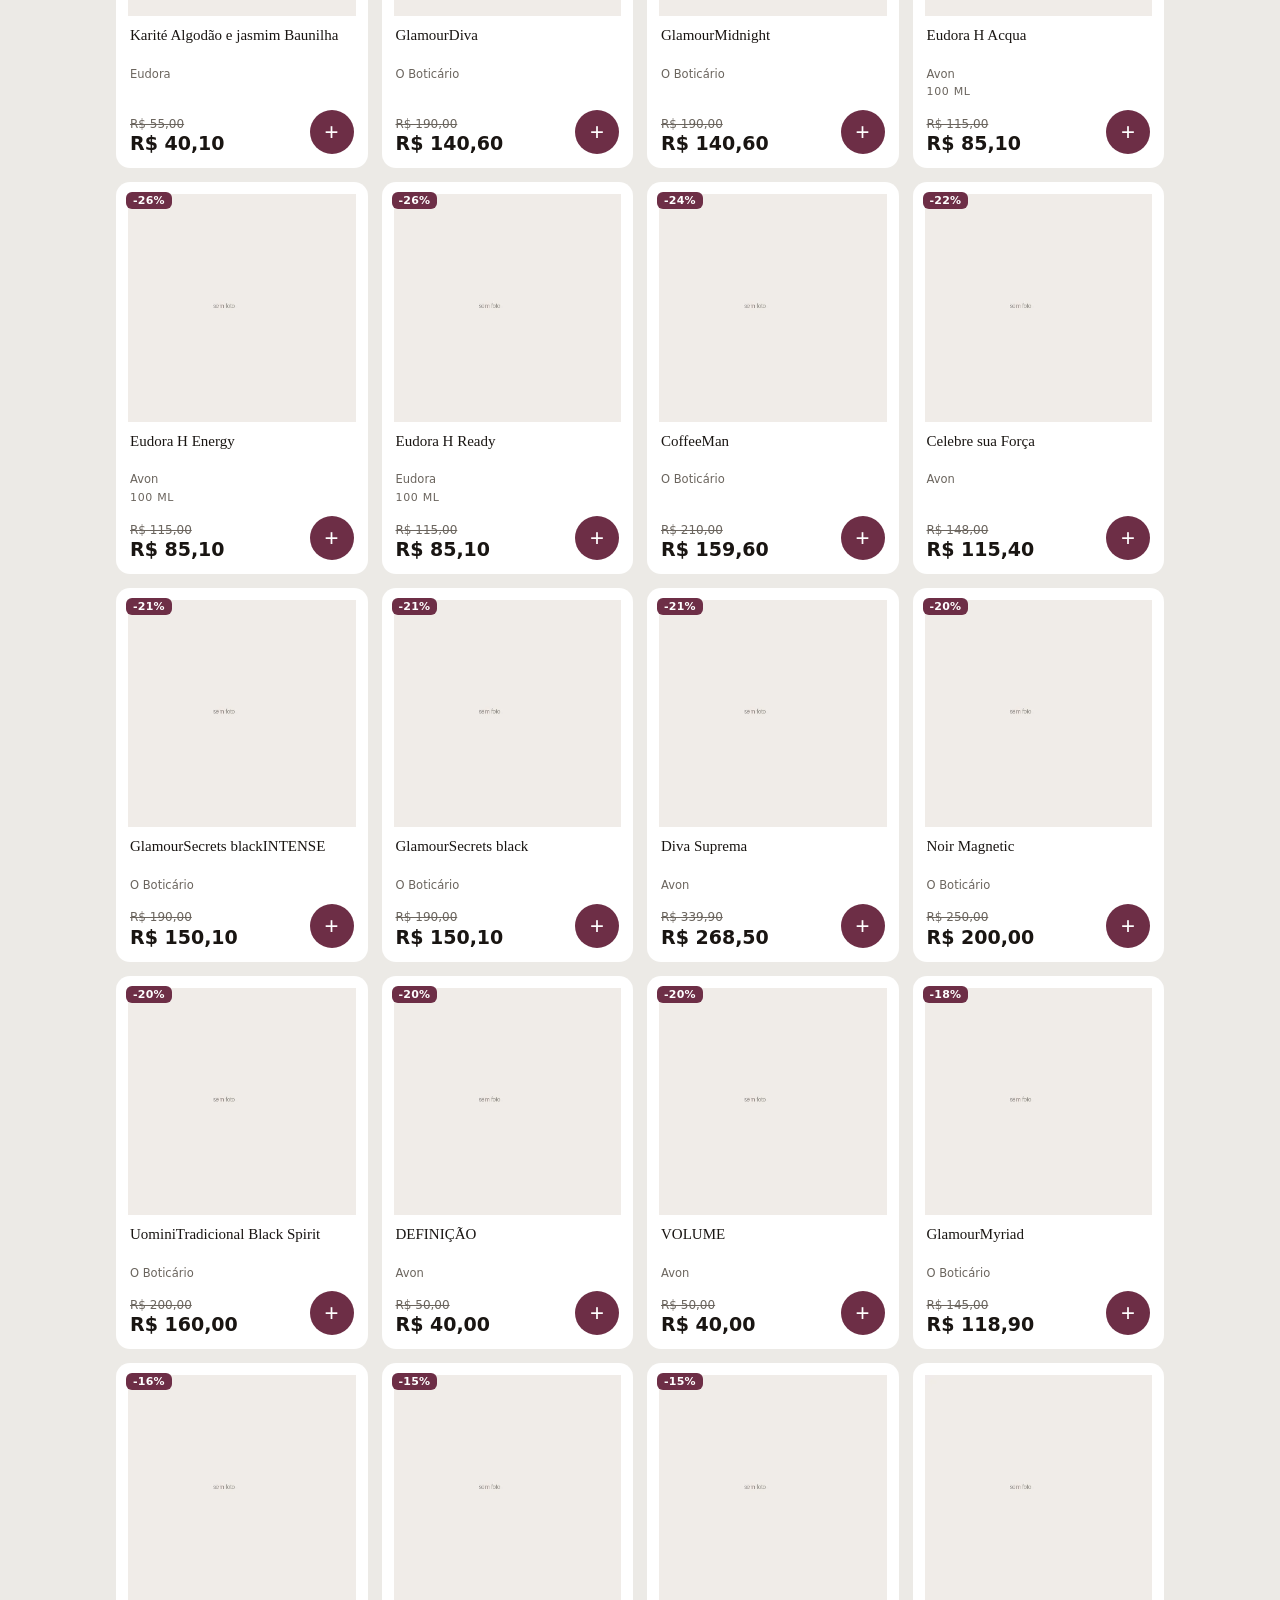
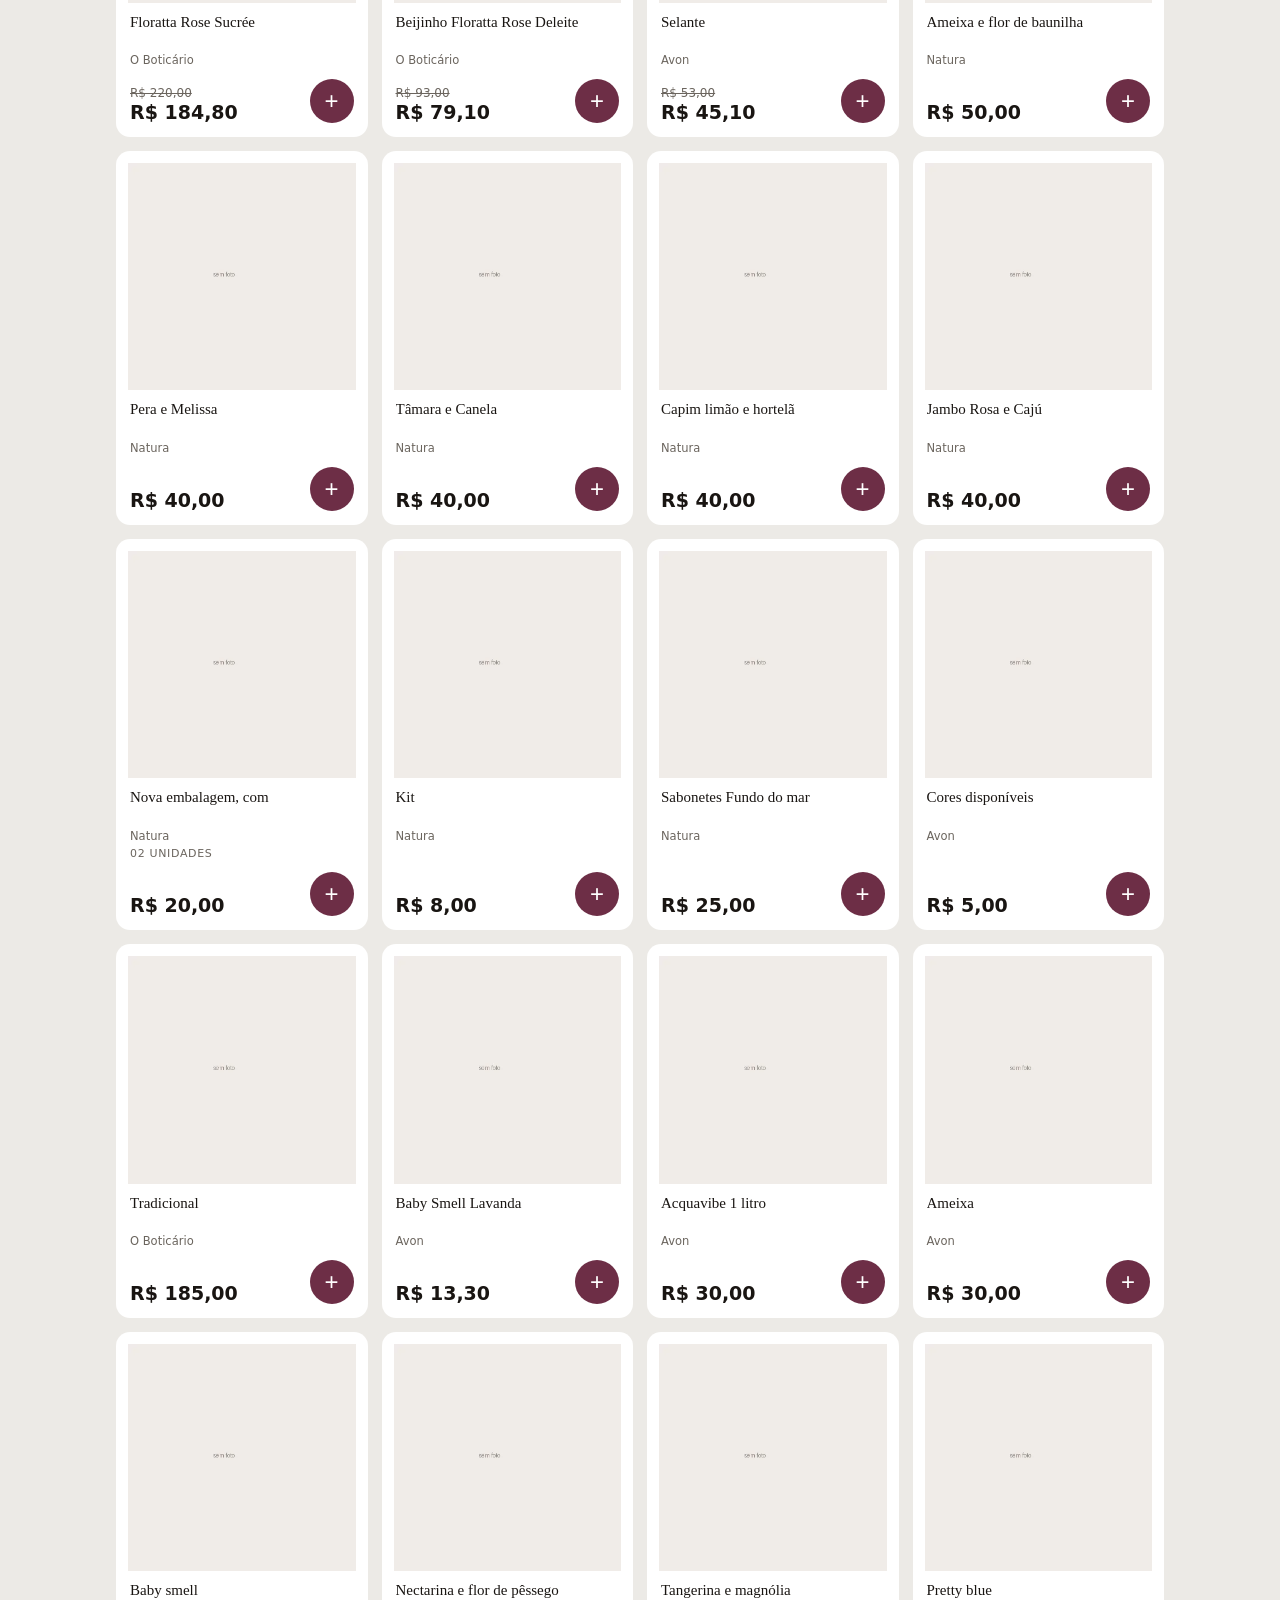
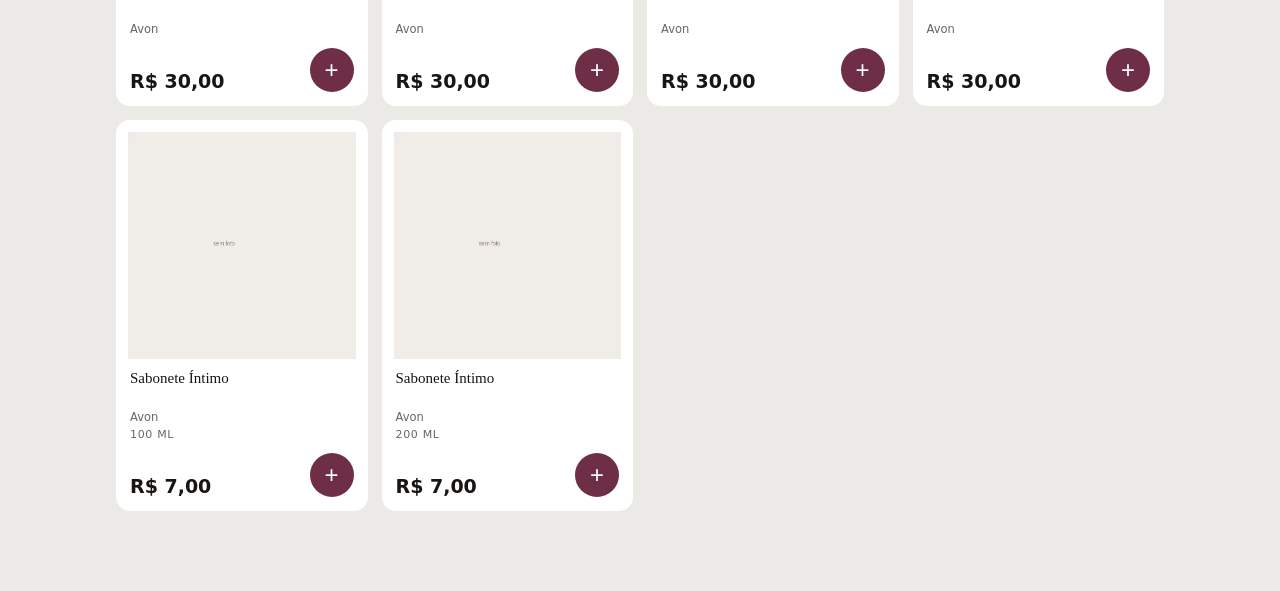
==== commit f9a4e67d: "fix: preco riscado de volta, linhas vazias, esgotado no carrinho e carregamento - numero() aceita "R" ====
--- a/site/index.html
+++ b/site/index.html
@@ -48,6 +48,10 @@
 
 <main id="grade" class="grade" aria-live="polite"></main>
 <p id="vazio" class="vazio" hidden>Nenhum produto encontrado. Tente outra palavra.</p>
+<div id="falha-carregar" class="vazio" hidden>
+  <p>Não consegui carregar o catálogo agora. Confira sua internet e tente de novo.</p>
+  <button id="tentar-de-novo" type="button" class="botao-enviar">Tentar de novo</button>
+</div>
 
 <button id="abrir-carrinho" class="botao-carrinho" hidden>
   <span class="zap-icone" aria-hidden="true">
--- a/site/css/estilo.css
+++ b/site/css/estilo.css
@@ -13,6 +13,7 @@
   --marca:   #6d2e46;
   --marca-f: #8d3d5c;
   --zap:     #1a9c5e;
+  --destaque: #a9761e;
   --serifa:  Georgia, "Times New Roman", "Noto Serif", serif;
   --sans:    system-ui, -apple-system, "Segoe UI", Roboto, sans-serif;
   --raio:    14px;
@@ -165,8 +166,13 @@
   height: 100%;
   background: var(--carta);
   border-radius: var(--raio);
+  border: 2px solid transparent;
   overflow: hidden;
 }
+
+/* Destaque fica sempre no topo da grade, em qualquer ordenacao/filtro — sem
+   este contorno, o produto parado ali parece bug de ordenacao pro cliente. */
+.produto.destaque { border-color: var(--destaque); }
 
 .moldura {
   position: relative;
@@ -190,6 +196,19 @@
   letter-spacing: .02em;
   color: #fff;
   background: var(--marca);
+  border-radius: 6px;
+}
+
+/* Canto oposto ao selo de desconto, para nao brigar com ele quando os dois
+   aparecem juntos. */
+.selo-destaque {
+  position: absolute;
+  top: 8px; right: 8px;
+  padding: 3px 7px;
+  font: 700 11px/1 var(--sans);
+  letter-spacing: .02em;
+  color: #fff;
+  background: var(--destaque);
   border-radius: 6px;
 }
 
@@ -380,7 +399,18 @@
   text-align: center;
   text-decoration: none;
   background: var(--zap);
+  border: 0;
   border-radius: 999px;
+  cursor: pointer;
+}
+
+/* #detalhe-somar (modal de detalhe) usa esta mesma classe — sem esta regra
+   o botao "Adicionar ao pedido" do produto esgotado ficava verde e clicavel
+   na aparencia, mesmo com o atributo disabled desativando o clique de verdade. */
+.botao-enviar:disabled {
+  color: var(--suave);
+  background: var(--linha);
+  cursor: not-allowed;
 }
 
 .aviso-longo {
@@ -507,9 +537,15 @@
 
 .detalhe-descricao {
   margin: 0 0 16px;
+  padding-right: 4px;
   font-size: 14.5px;
   line-height: 1.5;
   color: var(--tinta);
+  /* Descricao longa rola dentro da propria caixa, em vez de esticar o modal
+     inteiro e empurrar o botao "Adicionar ao pedido" pra fora da tela. */
+  max-height: 6.6em;
+  overflow-y: auto;
+  overscroll-behavior: contain;
 }
 
 /* ---------- Telas maiores ---------- */
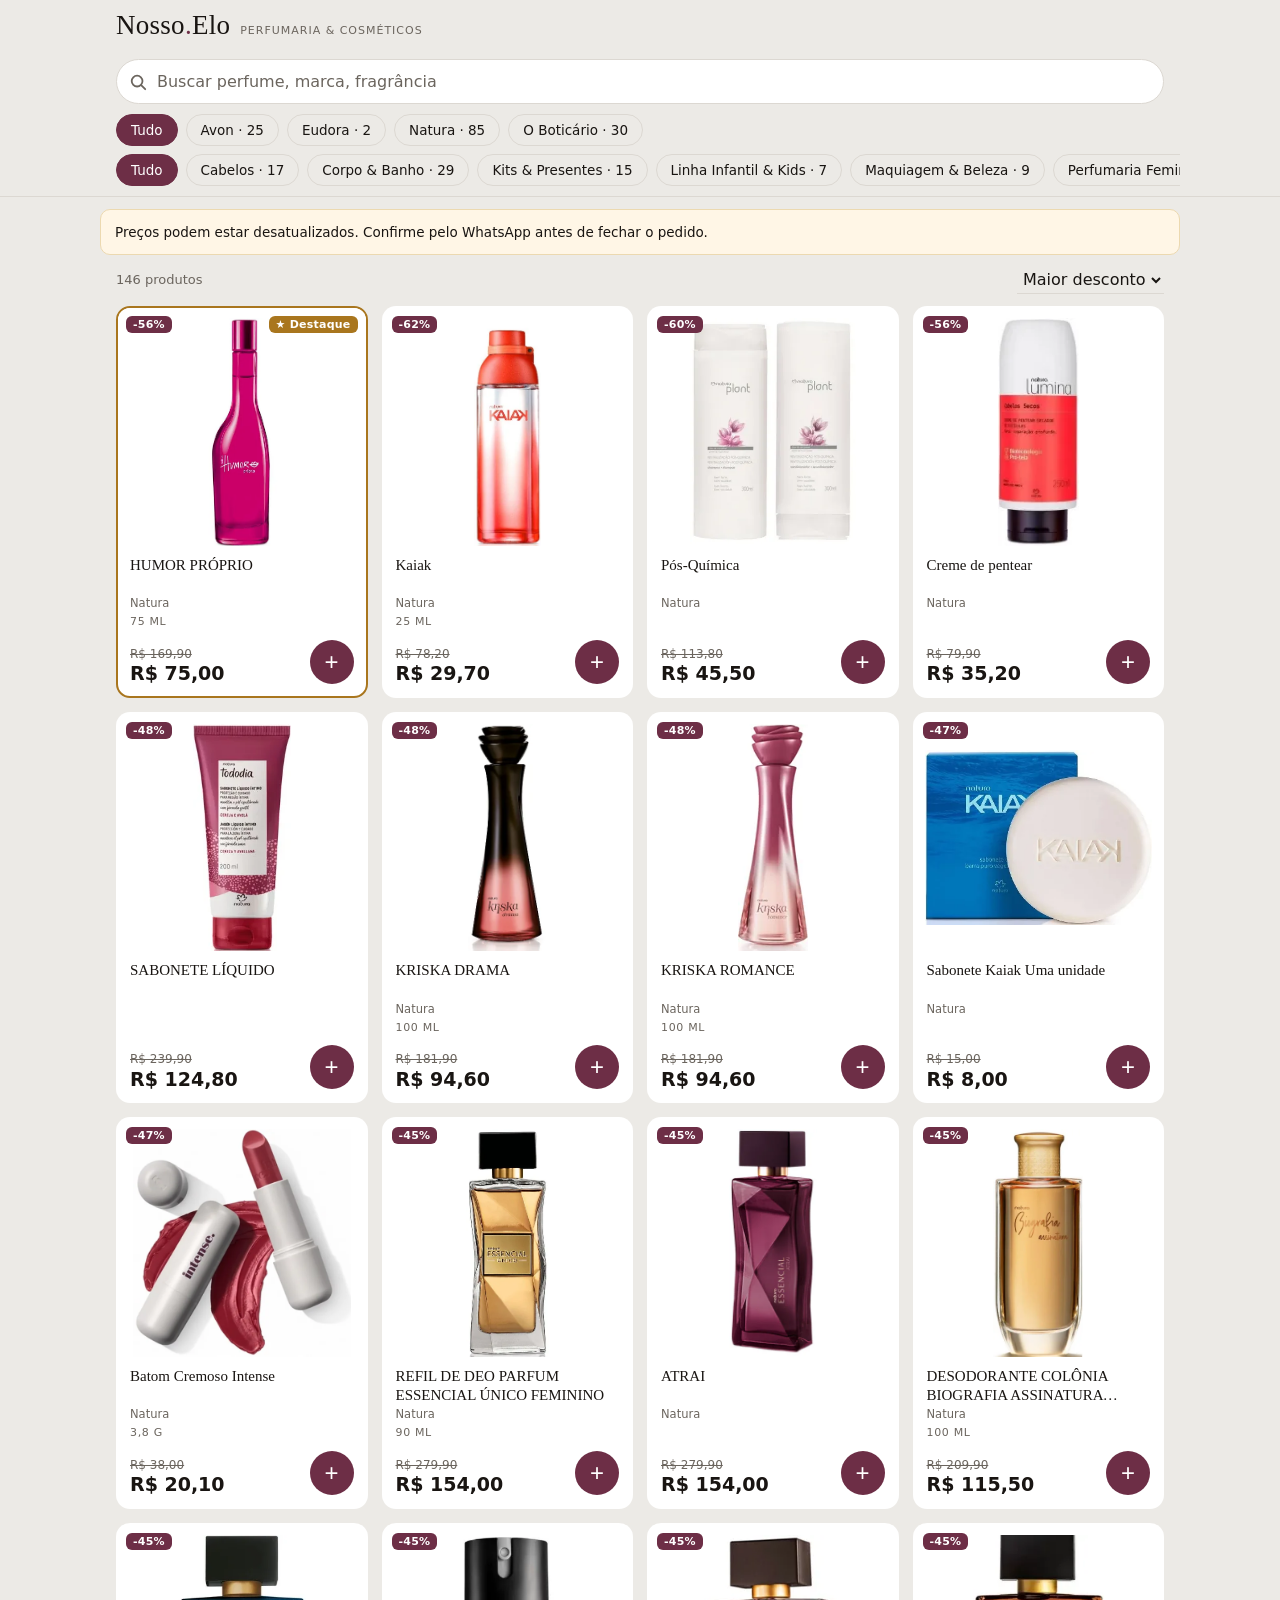
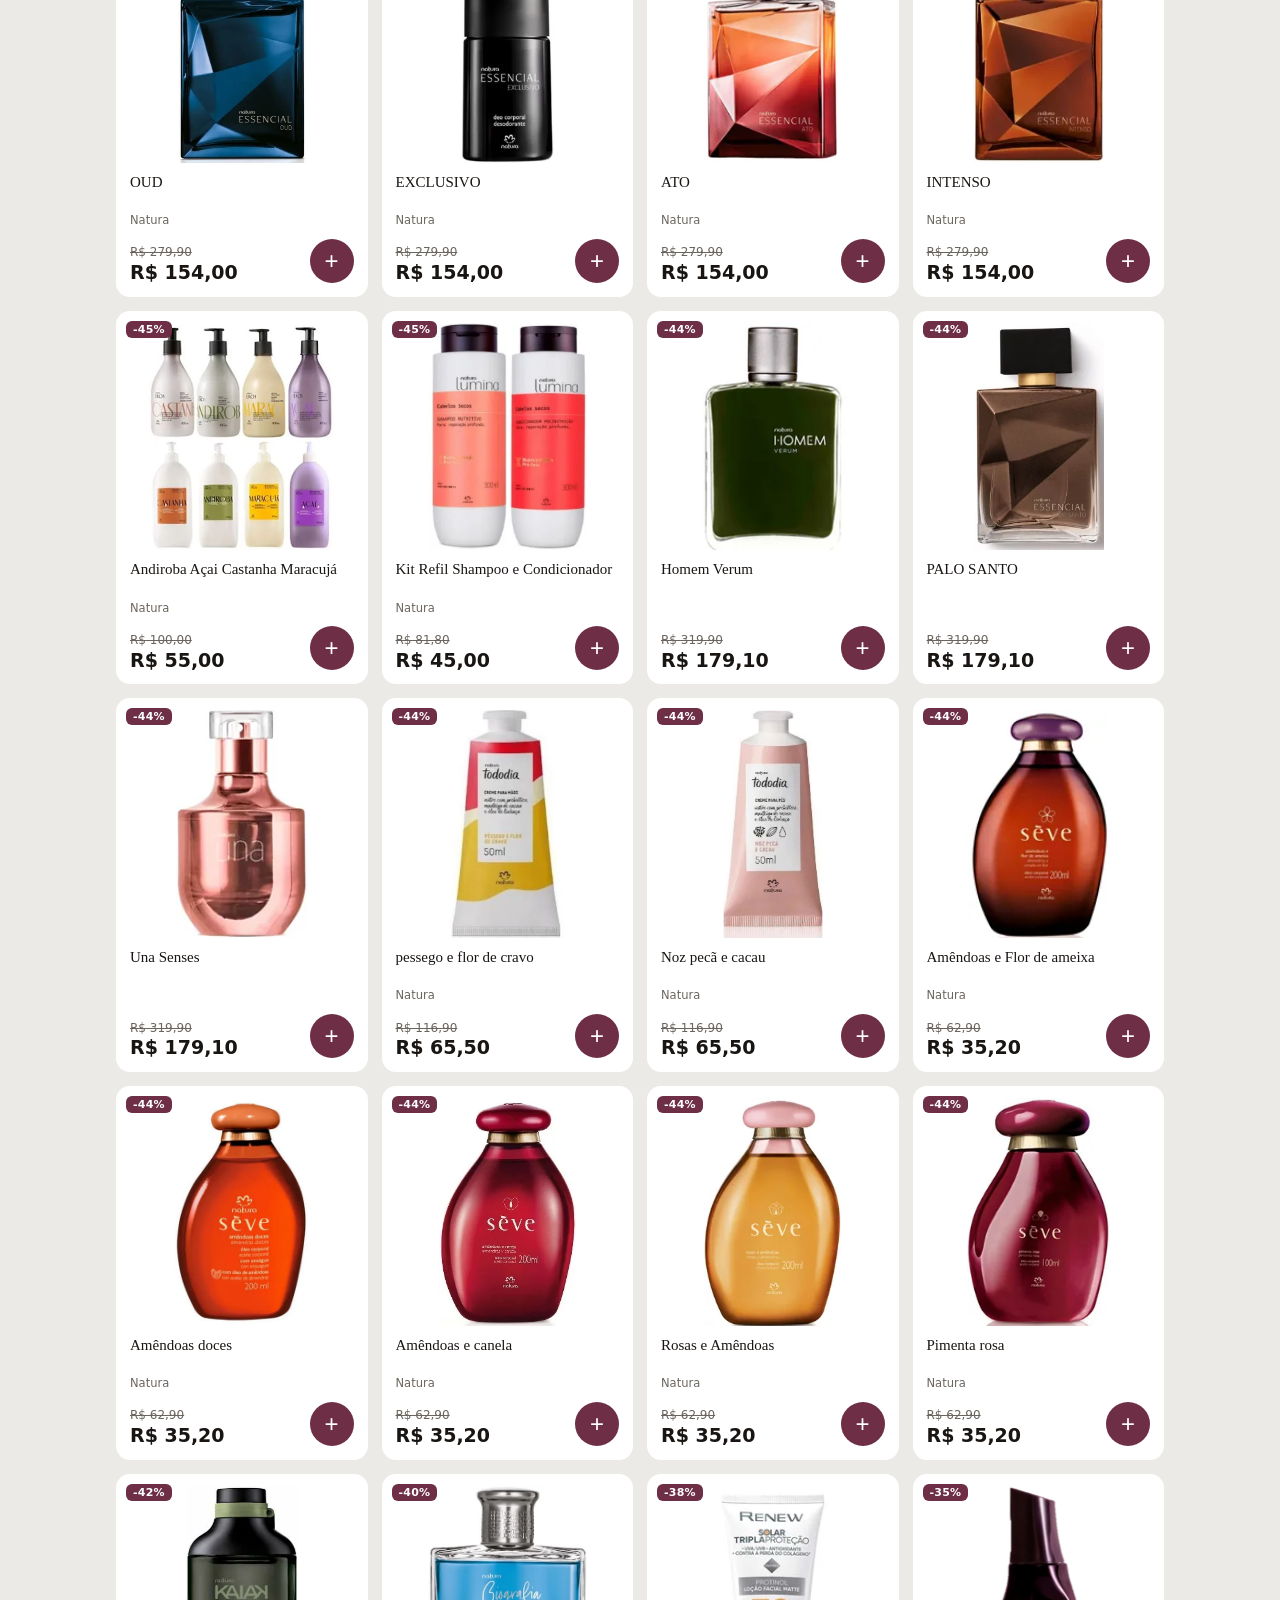
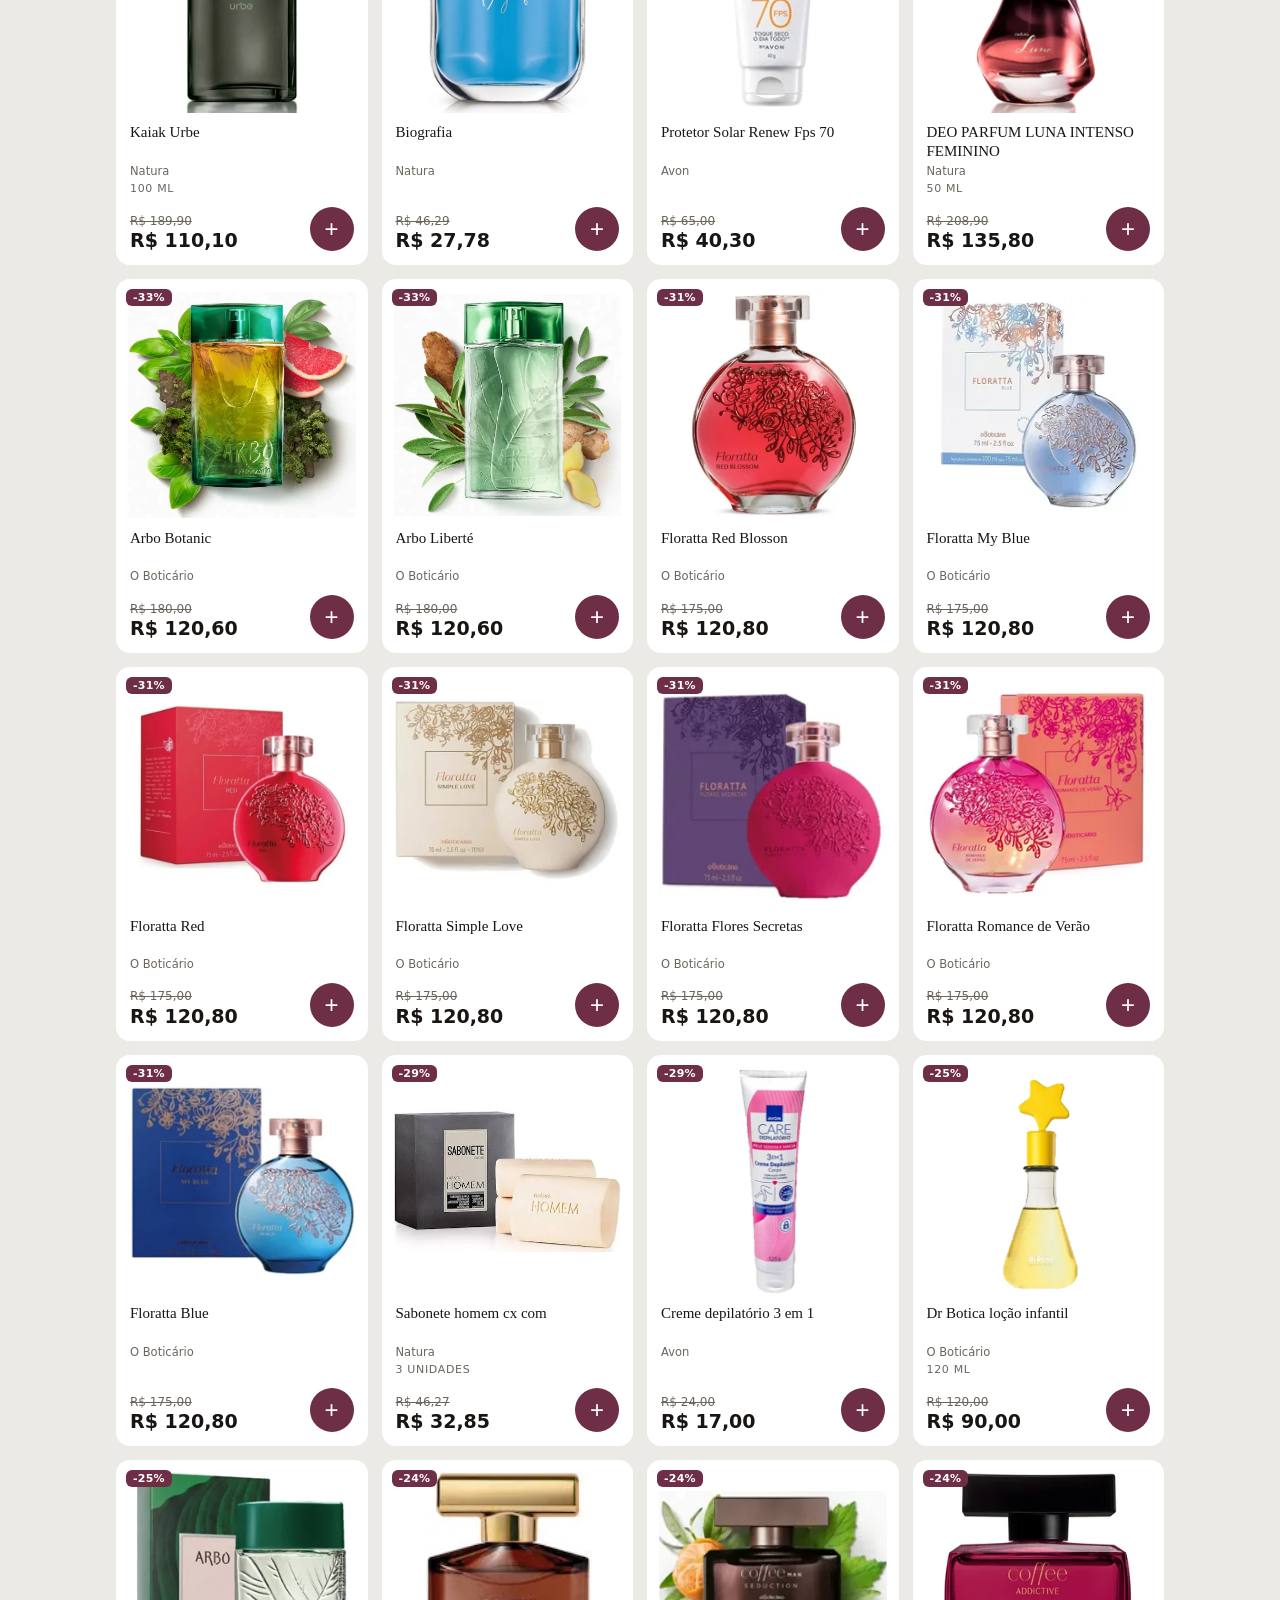
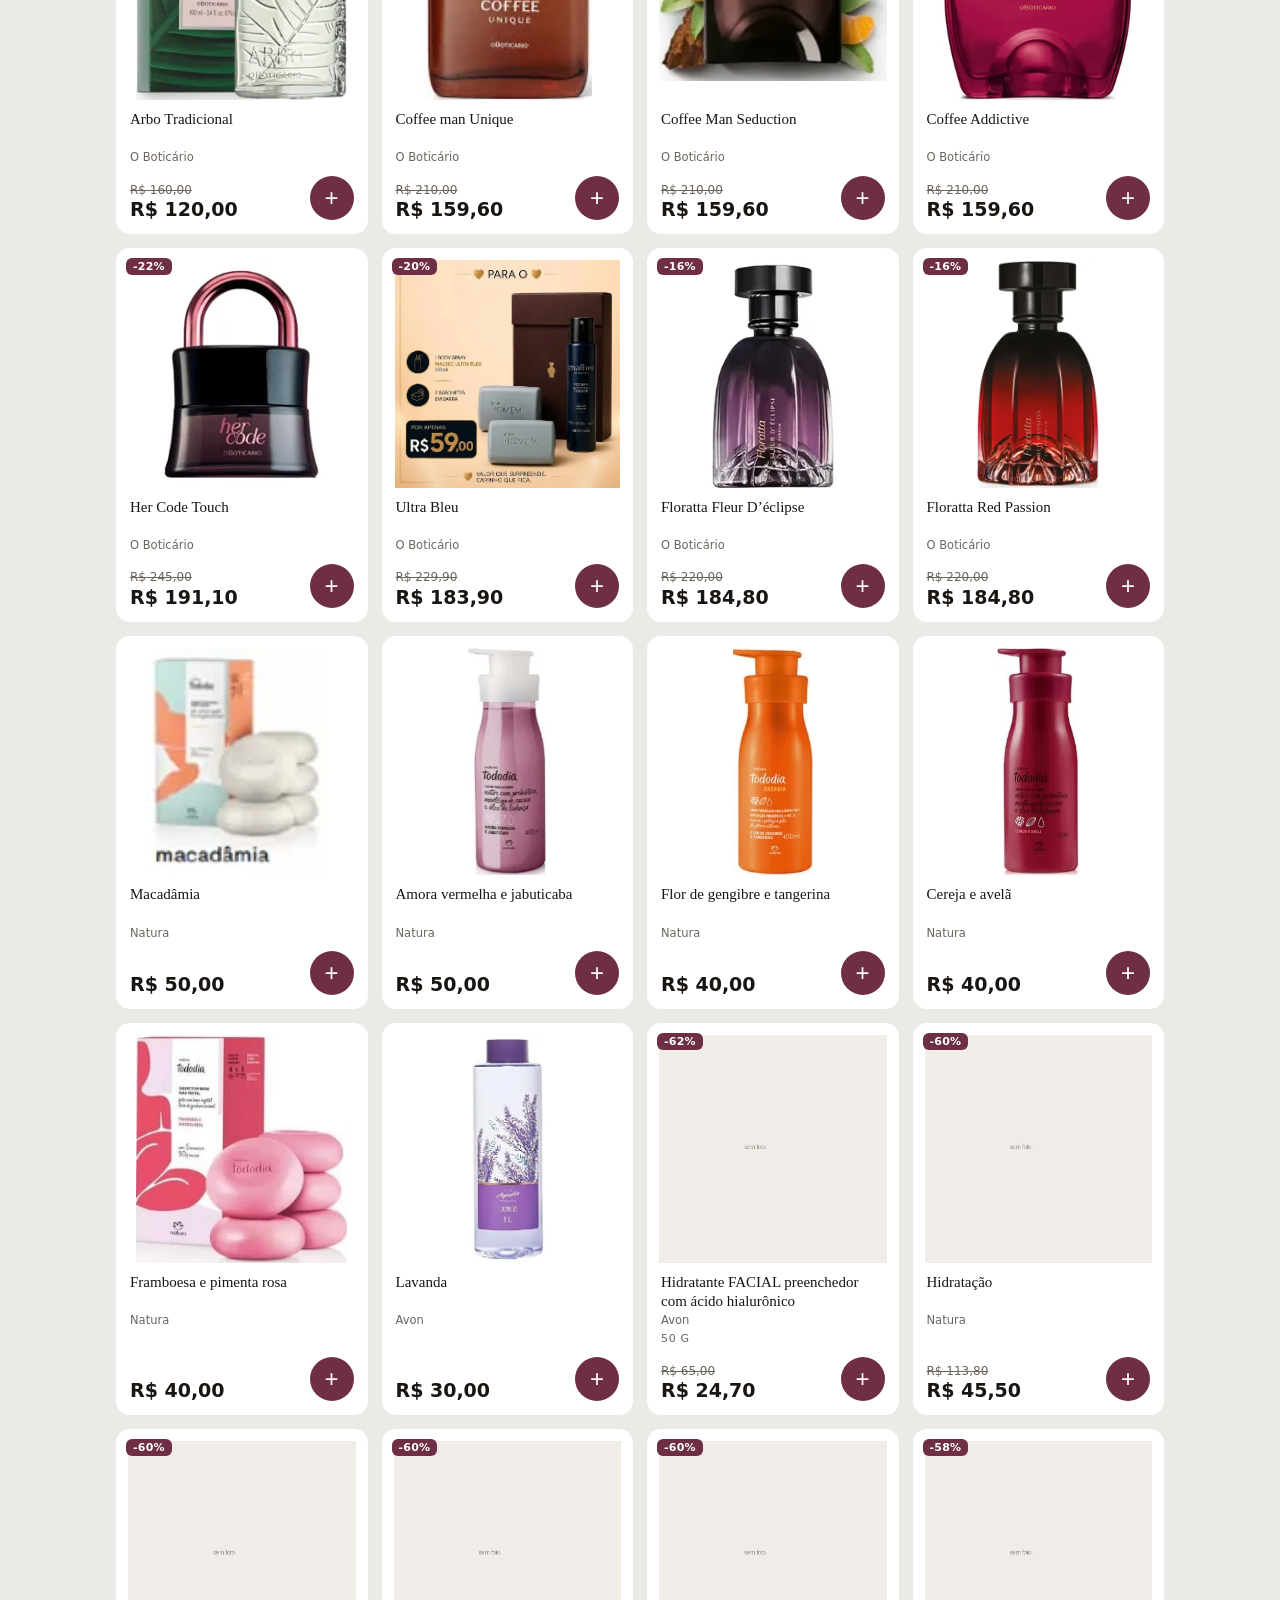
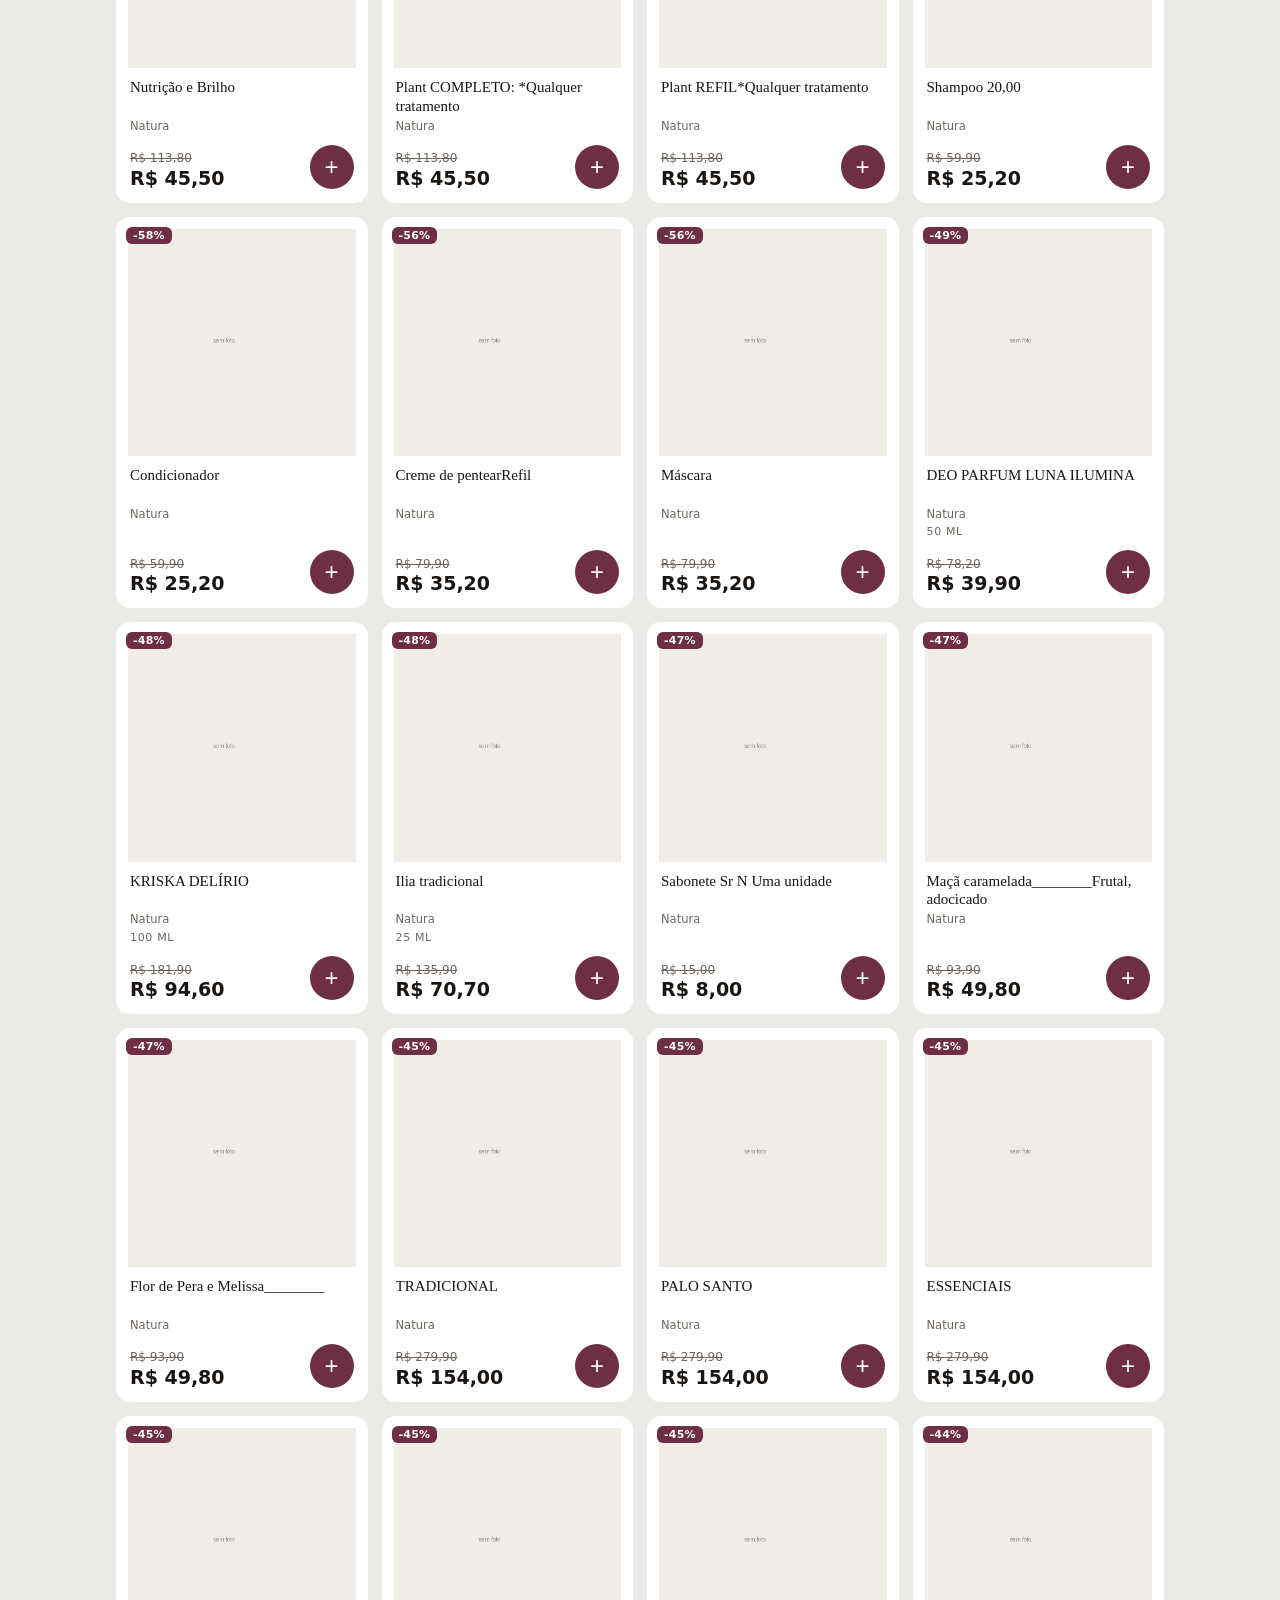
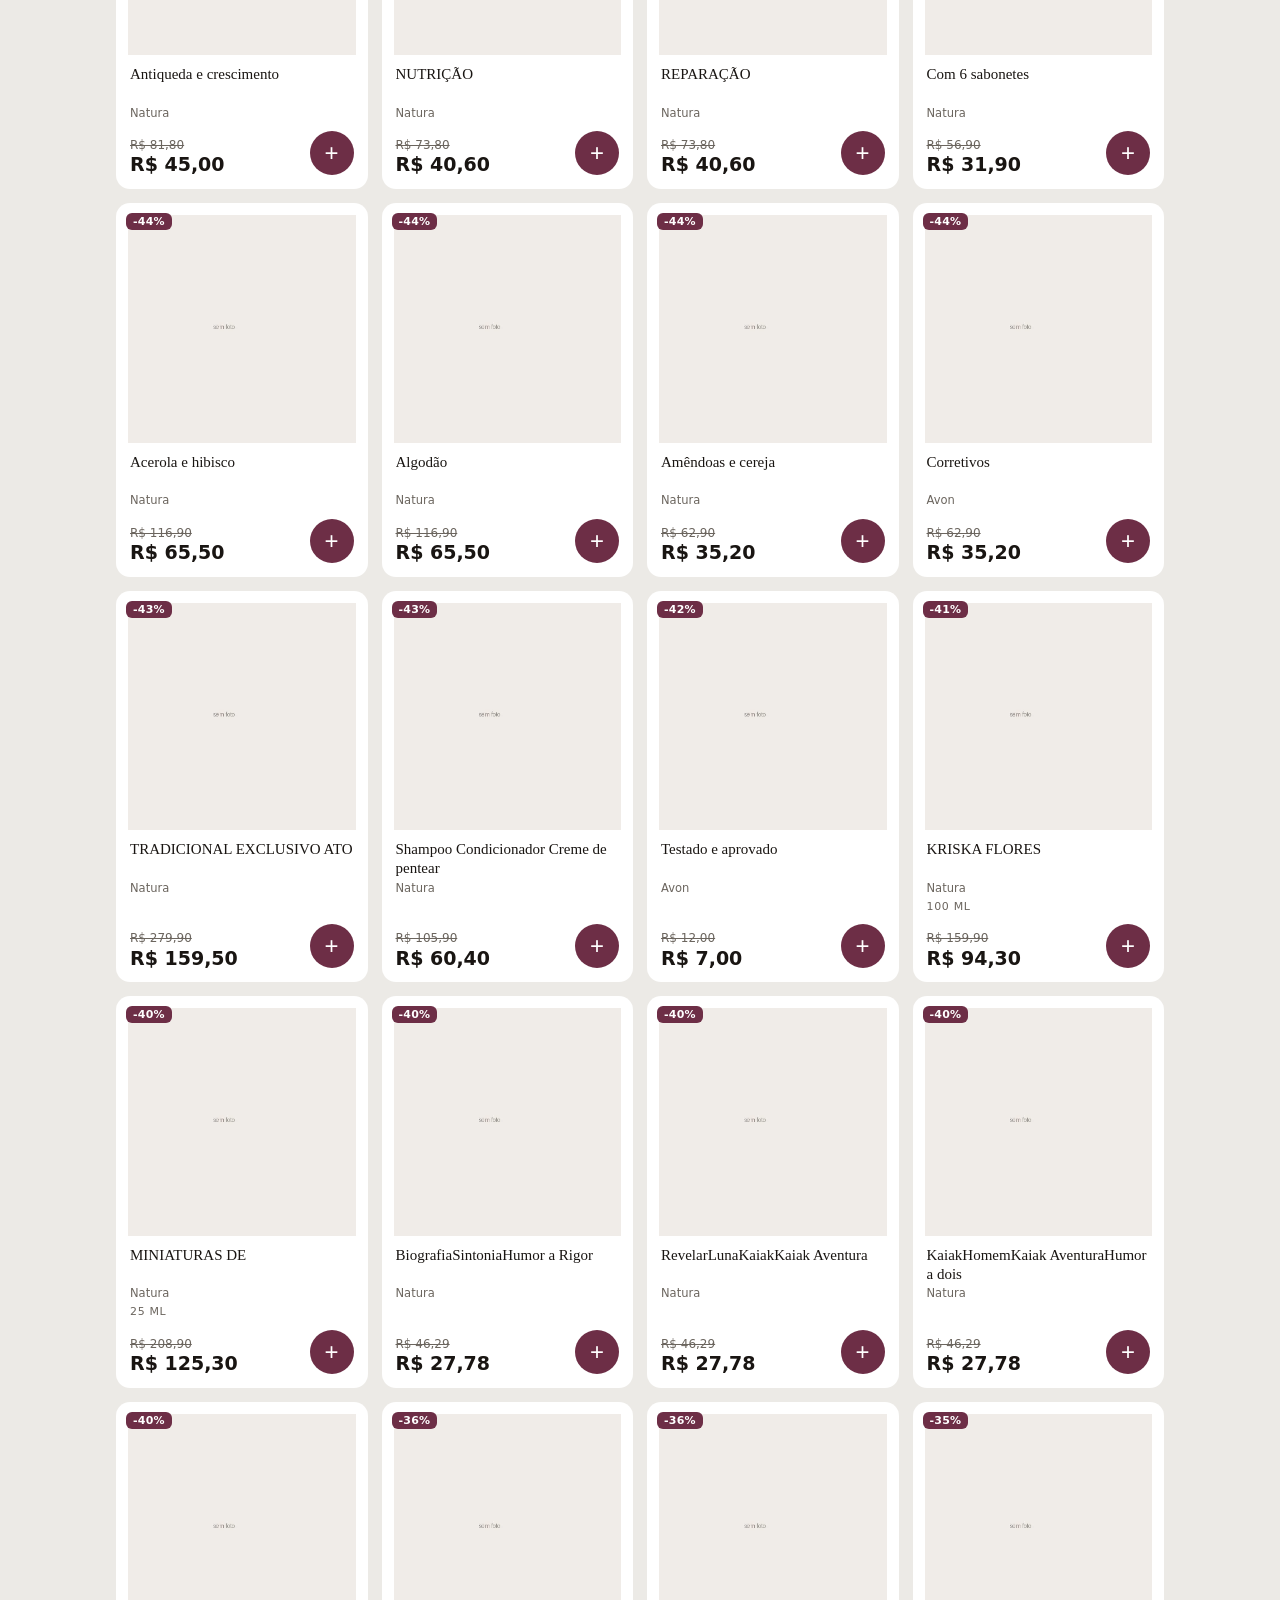
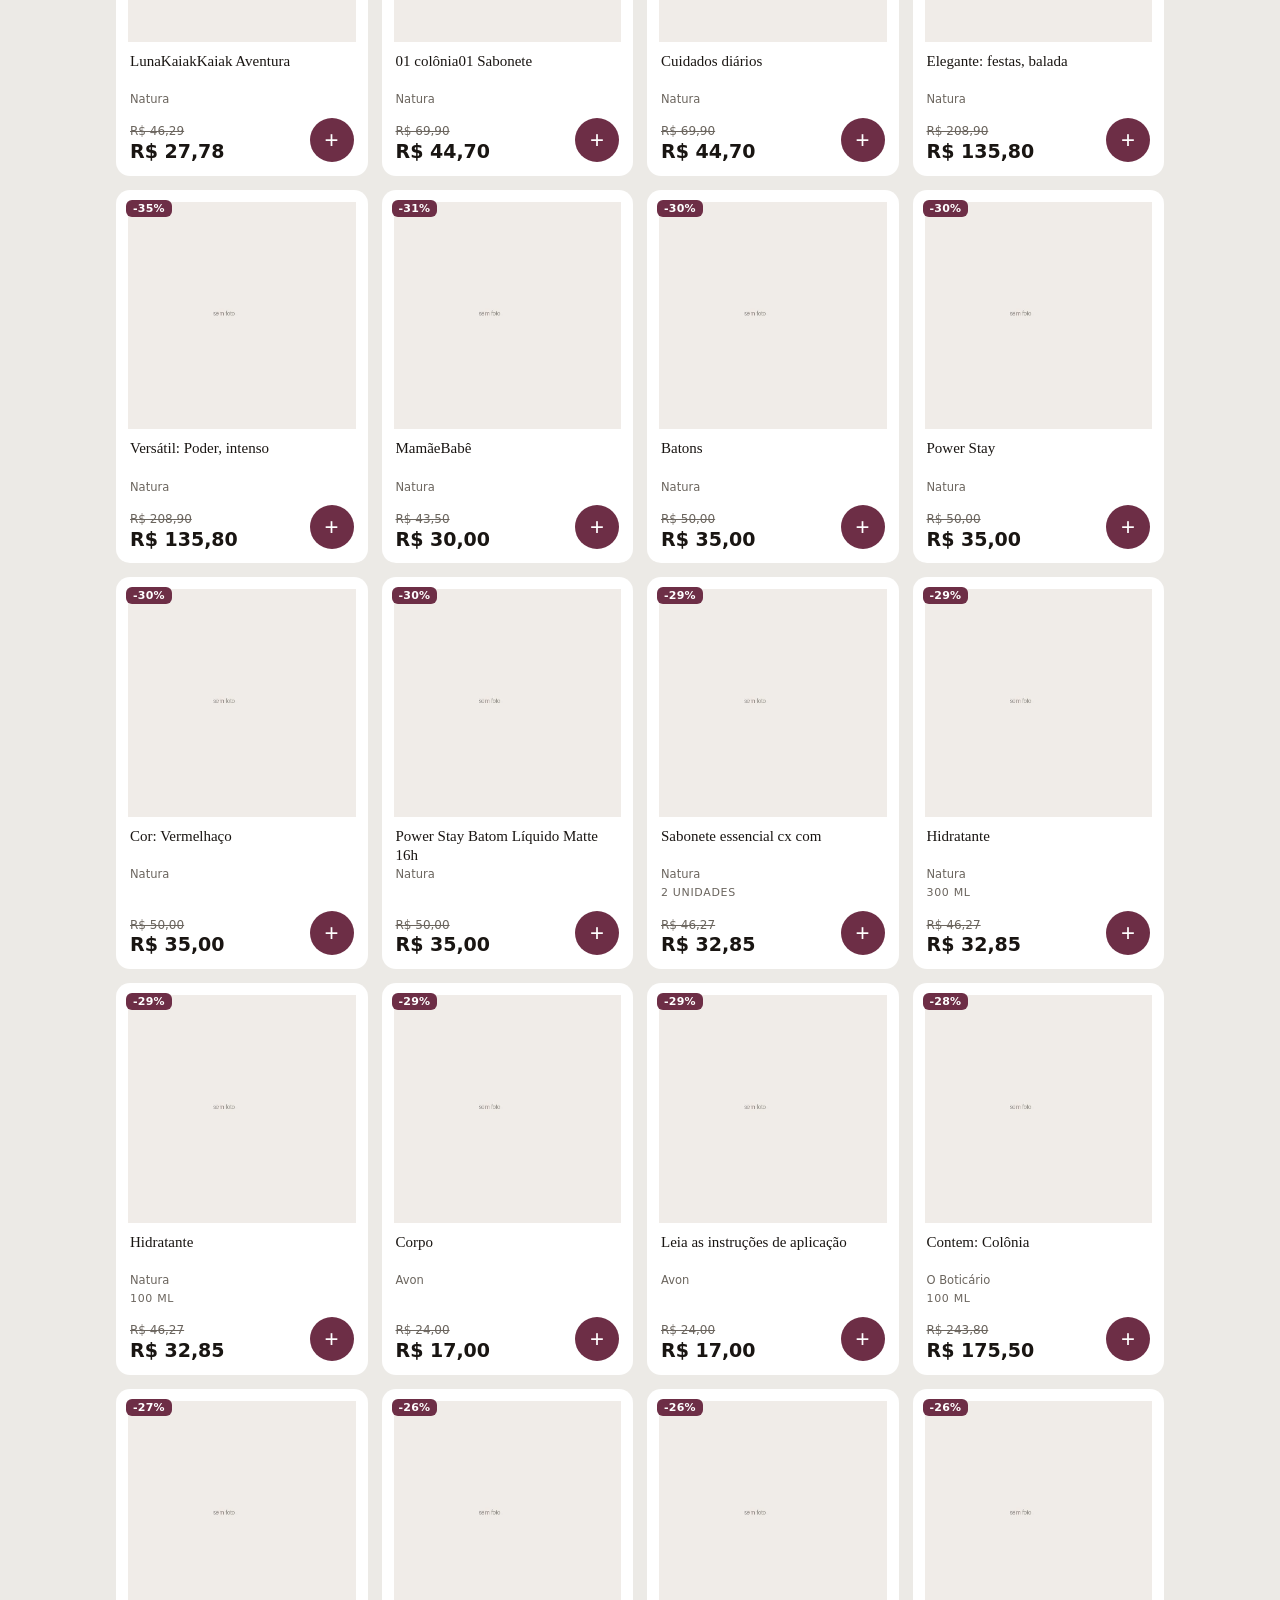
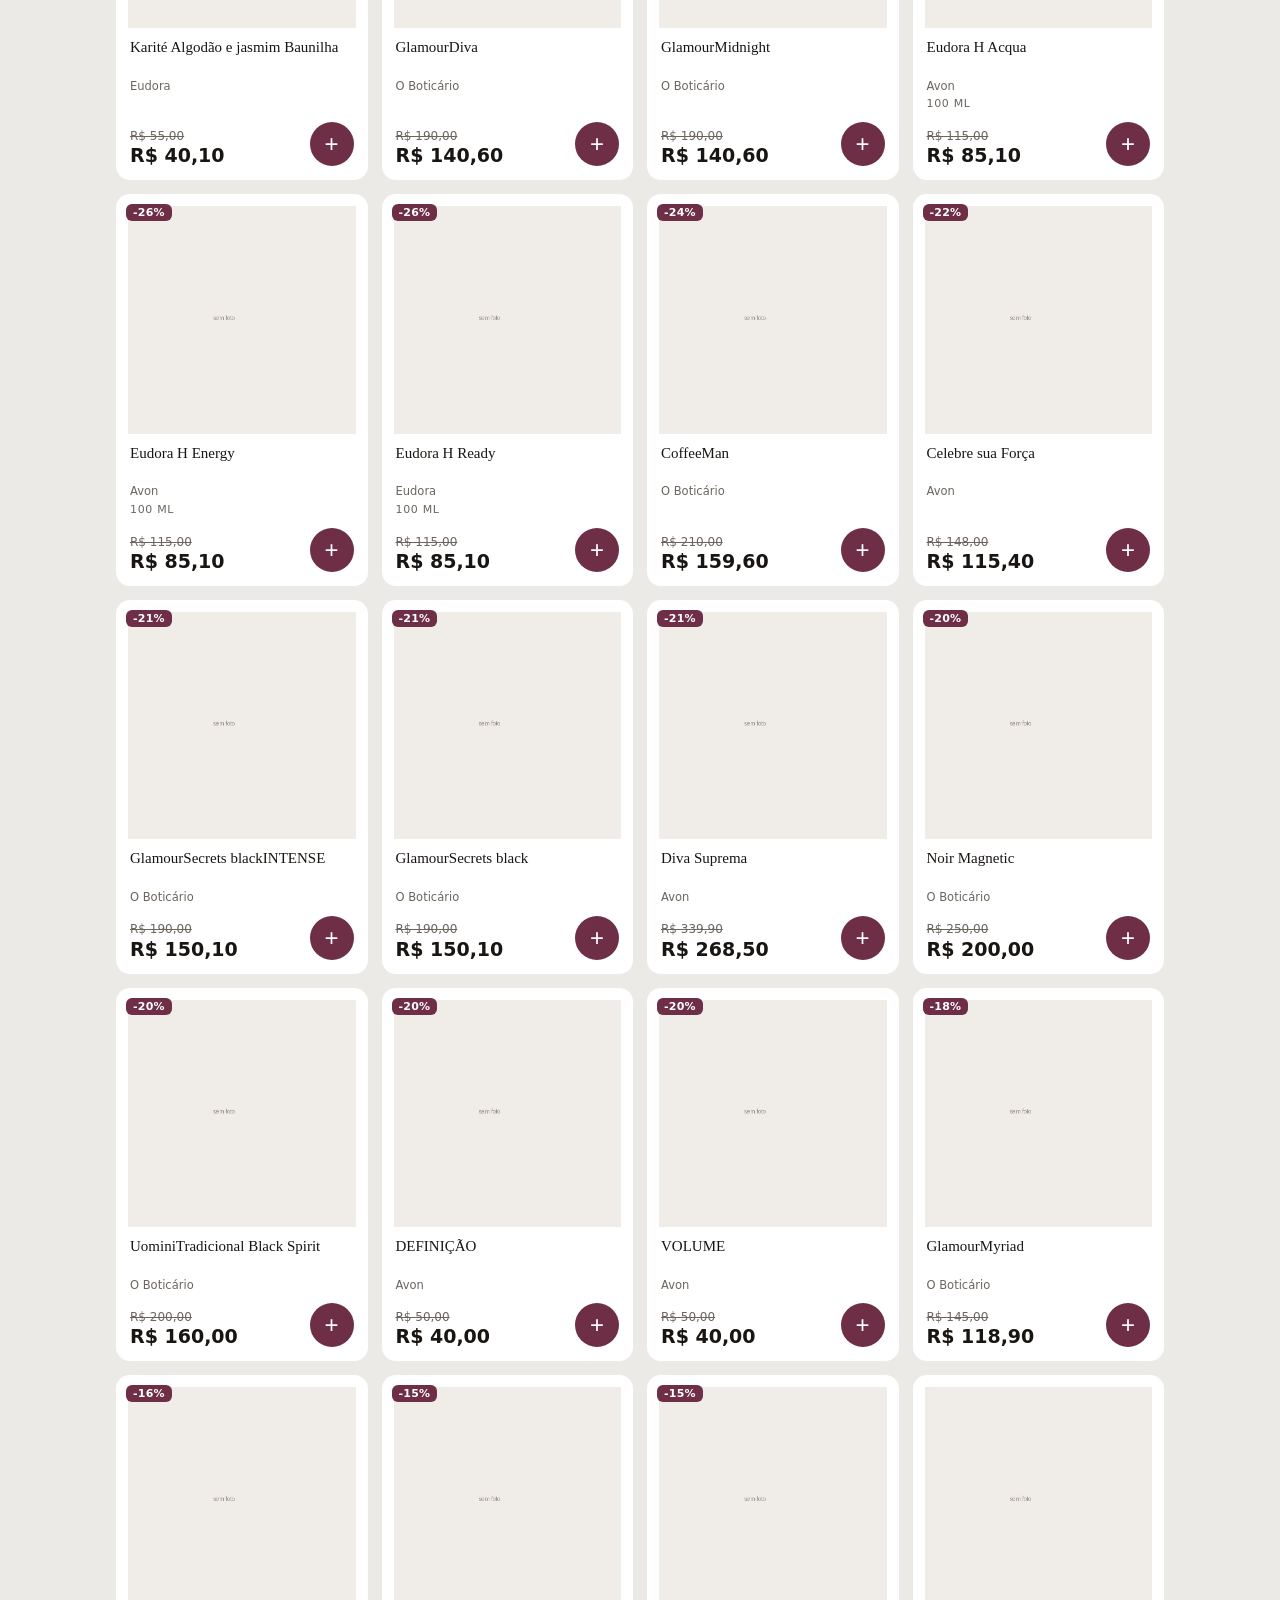
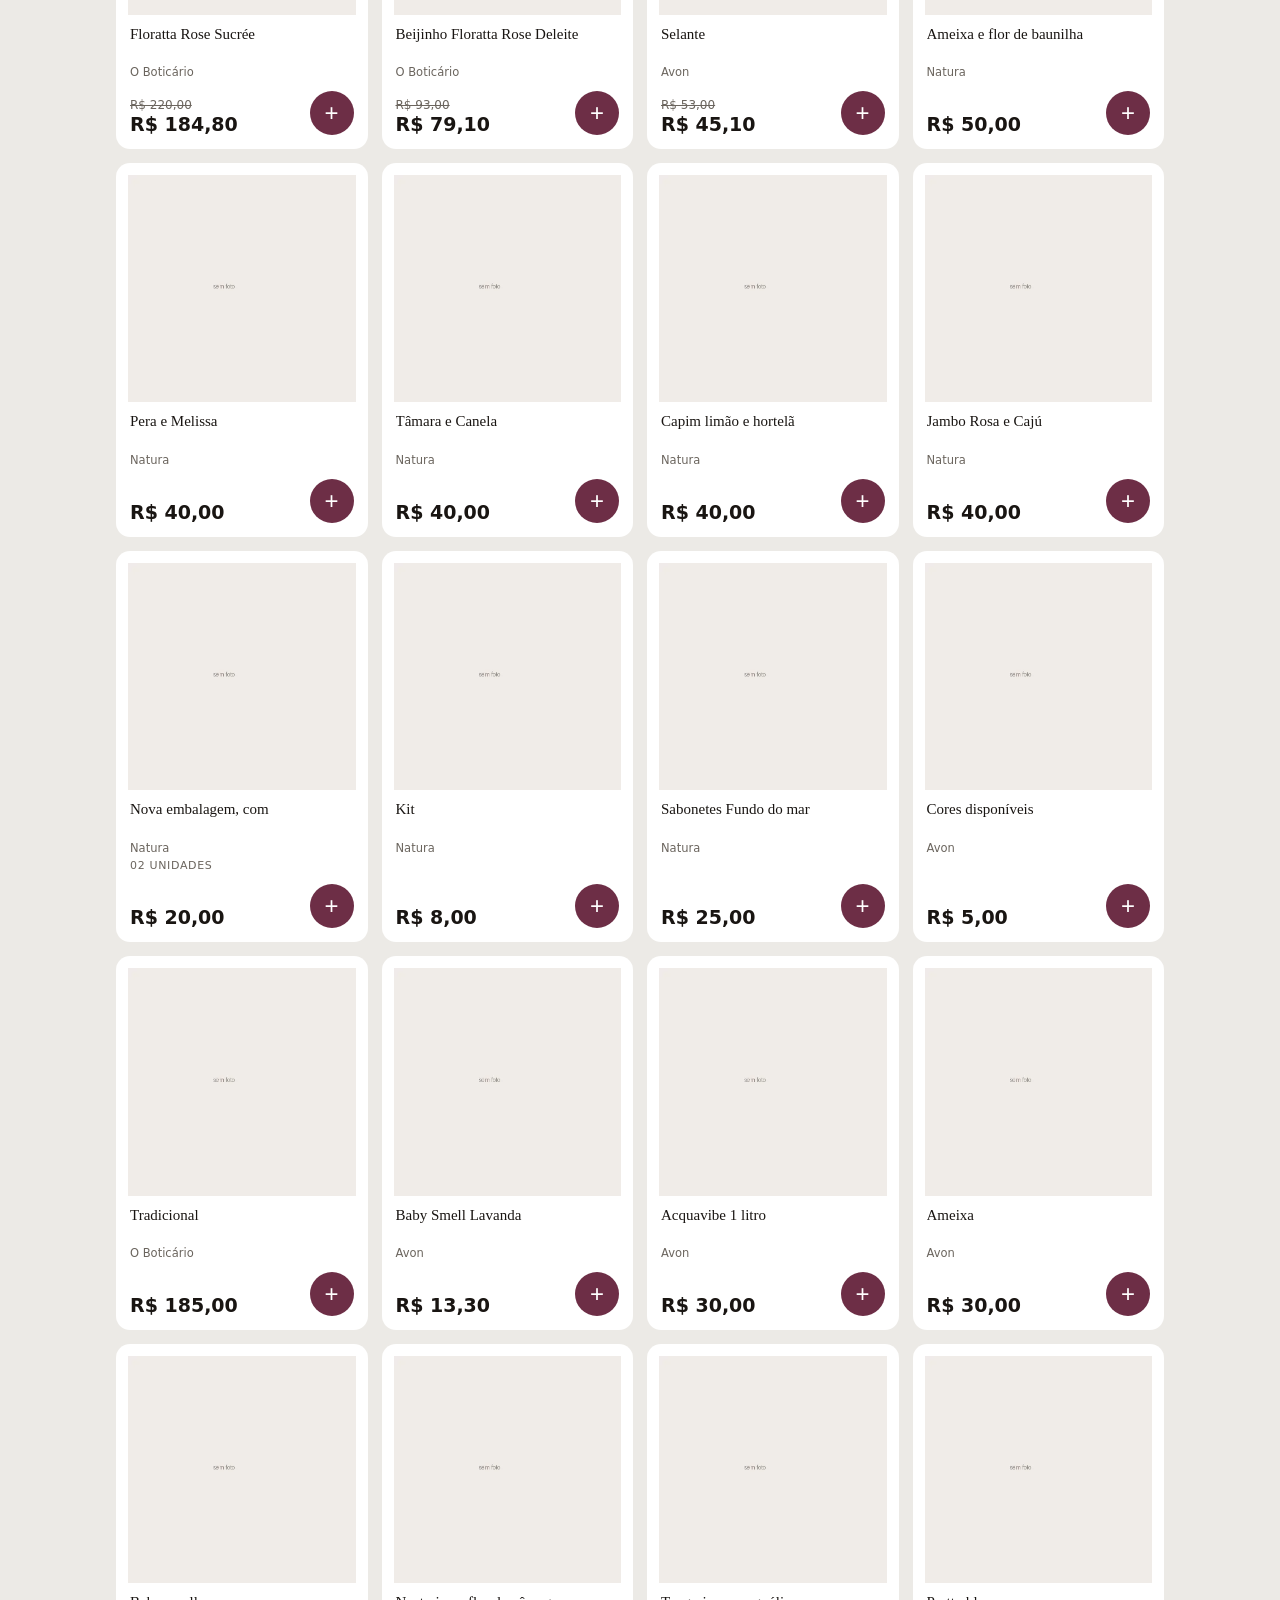
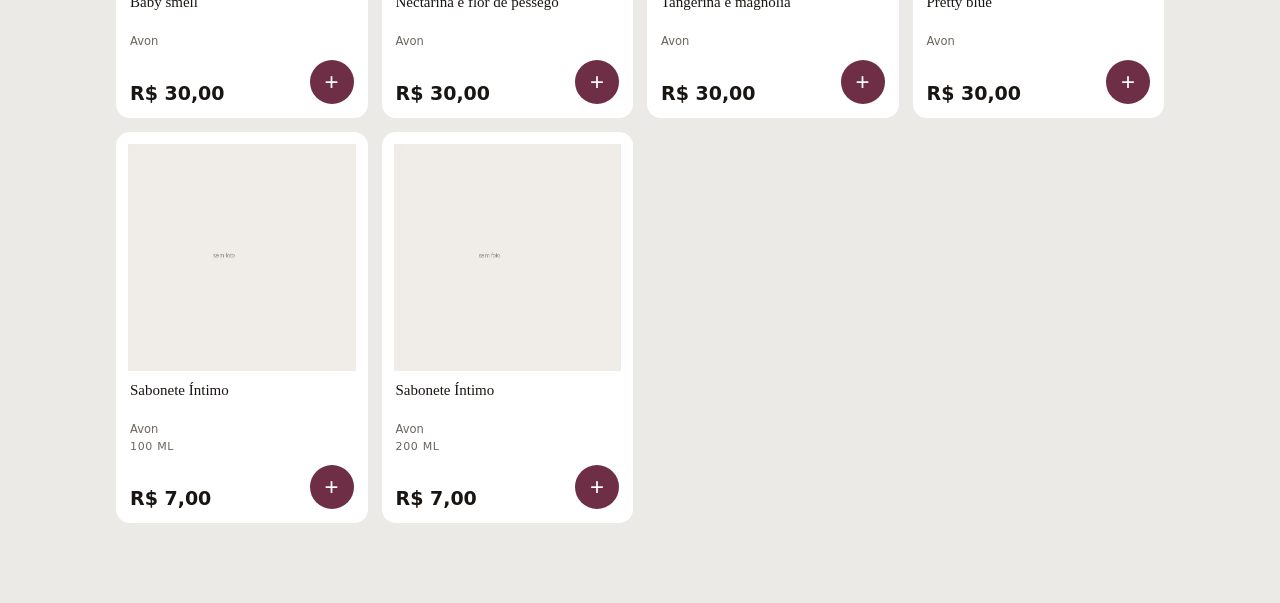
==== commit 3d7dc9ae: "feat: filtros cruzados, pedido em partes, cabecalho compacto e previa do link Experiencia do cliente" ====
--- a/site/index.html
+++ b/site/index.html
@@ -6,8 +6,19 @@
 <meta name="theme-color" content="#6d2e46">
 <title>NOSSO.ELO — Catálogo</title>
 <meta name="description" content="Catálogo de perfumaria e cosméticos. Monte seu pedido e envie pelo WhatsApp.">
+<meta property="og:type" content="website">
+<meta property="og:site_name" content="Nosso.Elo">
+<meta property="og:title" content="Nosso.Elo — Perfumaria &amp; Cosméticos">
+<meta property="og:description" content="Catálogo de perfumaria e cosméticos Natura, O Boticário, Eudora, Avon e mais. Monte seu pedido e envie pelo WhatsApp.">
+<meta property="og:url" content="https://nossoelo-catalogo.pages.dev/">
+<meta property="og:image" content="https://nossoelo-catalogo.pages.dev/img/og-capa.png">
+<meta property="og:image:width" content="1200">
+<meta property="og:image:height" content="630">
+<meta property="og:locale" content="pt_BR">
+<meta name="twitter:card" content="summary_large_image">
 <link rel="manifest" href="manifest.json">
 <link rel="icon" href="icone.svg" type="image/svg+xml">
+<link rel="apple-touch-icon" href="apple-touch-icon.png">
 <link rel="stylesheet" href="css/estilo.css">
 </head>
 <body>
@@ -17,24 +28,29 @@
     <h1>Nosso<span>.</span>Elo</h1>
     <p class="lema">Perfumaria &amp; cosméticos</p>
   </div>
+</header>
 
-  <div class="busca-caixa">
-    <svg class="lupa" viewBox="0 0 20 20" aria-hidden="true">
-      <circle cx="9" cy="9" r="6" fill="none" stroke="currentColor" stroke-width="2"/>
-      <path d="M13.5 13.5 18 18" stroke="currentColor" stroke-width="2" stroke-linecap="round"/>
-    </svg>
-    <input id="busca" type="search" placeholder="Buscar perfume, marca, fragrância"
-           autocomplete="off" aria-label="Buscar no catálogo">
+<div class="barra-filtros">
+  <div class="barra-filtros-caixa">
+    <div class="busca-caixa">
+      <svg class="lupa" viewBox="0 0 20 20" aria-hidden="true">
+        <circle cx="9" cy="9" r="6" fill="none" stroke="currentColor" stroke-width="2"/>
+        <path d="M13.5 13.5 18 18" stroke="currentColor" stroke-width="2" stroke-linecap="round"/>
+      </svg>
+      <input id="busca" type="search" placeholder="Buscar perfume, marca, fragrância"
+             autocomplete="off" aria-label="Buscar no catálogo">
+      <button id="limpar-busca" type="button" class="limpar-busca" aria-label="Limpar busca" hidden>&times;</button>
+    </div>
+
+    <nav id="chips" class="chips" aria-label="Filtrar por marca"></nav>
+    <nav id="chips-categoria" class="chips chips-categoria" aria-label="Filtrar por categoria"></nav>
   </div>
-
-  <nav id="chips" class="chips" aria-label="Filtrar por marca"></nav>
-  <nav id="chips-categoria" class="chips chips-categoria" aria-label="Filtrar por categoria"></nav>
-</header>
+</div>
 
 <div id="avisos" class="avisos" hidden></div>
 
 <div class="barra-resultado">
-  <p id="contador" class="contador"></p>
+  <p id="contador" class="contador" aria-live="polite"></p>
   <label class="ordenar">
     <span class="sr-only">Ordenar por</span>
     <select id="ordem">
@@ -46,8 +62,11 @@
   </label>
 </div>
 
-<main id="grade" class="grade" aria-live="polite"></main>
-<p id="vazio" class="vazio" hidden>Nenhum produto encontrado. Tente outra palavra.</p>
+<main id="grade" class="grade"></main>
+<div id="vazio" class="vazio" hidden>
+  <p>Nenhum produto com esses filtros.</p>
+  <button id="limpar-filtros" type="button">Limpar filtros</button>
+</div>
 <div id="falha-carregar" class="vazio" hidden>
   <p>Não consegui carregar o catálogo agora. Confira sua internet e tente de novo.</p>
   <button id="tentar-de-novo" type="button" class="botao-enviar">Tentar de novo</button>
@@ -67,11 +86,16 @@
   <ul id="lista-carrinho"></ul>
   <p class="total-final">Total <strong>R$ <span id="total-final">0,00</span></strong></p>
   <p id="aviso-longo" class="aviso-longo" hidden>
-    Seu pedido ficou grande para uma mensagem só. Envie em duas partes.
+    Seu pedido ficou grande: envie as partes em ordem, uma de cada vez.
   </p>
   <a id="enviar-whatsapp" class="botao-enviar" href="#" target="_blank" rel="noopener">
     Enviar pedido pelo WhatsApp
   </a>
+  <div id="enviar-partes" class="enviar-partes" hidden></div>
+  <p id="pos-envio" class="pos-envio" hidden>
+    Já mandou o pedido?
+    <button id="esvaziar-pedido" type="button" class="botao-link">Esvaziar pedido</button>
+  </p>
   <button id="fechar-painel" class="botao-secundario">Continuar escolhendo</button>
 </dialog>
 
@@ -87,6 +111,8 @@
   <button id="detalhe-somar" type="button" class="botao-enviar">Adicionar ao pedido</button>
 </dialog>
 
+<div id="toast" class="toast" role="status" aria-live="polite" hidden></div>
+
 <script type="module" src="js/app.js"></script>
 </body>
 </html>
--- a/site/css/estilo.css
+++ b/site/css/estilo.css
@@ -39,23 +39,20 @@
   clip: rect(0 0 0 0); white-space: nowrap; border: 0;
 }
 
-:where(a, button, input, select, summary):focus-visible {
+:where(a, button, input, select, summary, [role="button"]):focus-visible {
   outline: 2px solid var(--marca);
   outline-offset: 2px;
 }
 
 /* ---------- Topo ---------- */
 
+/* So a logo: rola junto com a pagina. A busca e os chips e que precisam
+   ficar fixos (ver .barra-filtros), entao saem daqui. */
 .topo {
-  position: sticky;
-  top: 0;
-  z-index: 20;
-  background: var(--fundo);
-  padding: 12px 16px 8px;
-  border-bottom: 1px solid var(--linha);
-}
-
-.marca { display: flex; align-items: baseline; gap: 10px; margin-bottom: 10px; }
+  padding: 12px 16px 10px;
+}
+
+.marca { display: flex; align-items: baseline; gap: 10px; margin-bottom: 0; }
 
 .marca h1 {
   margin: 0;
@@ -74,6 +71,21 @@
   color: var(--suave);
 }
 
+/* Fica grudada no topo ao rolar — a logo (em .topo, acima) nao. Fundo e
+   borda ficam aqui, na largura toda; quem se estreita a 1080px em telas
+   largas e so o conteudo, em .barra-filtros-caixa (ver media query). */
+.barra-filtros {
+  position: sticky;
+  top: 0;
+  z-index: 20;
+  background: var(--fundo);
+  border-bottom: 1px solid var(--linha);
+}
+
+.barra-filtros-caixa {
+  padding: 10px 16px 8px;
+}
+
 .busca-caixa { position: relative; display: flex; align-items: center; }
 
 .lupa {
@@ -86,7 +98,10 @@
 
 #busca {
   width: 100%;
-  padding: 12px 14px 12px 40px;
+  /* Espaco reservado a direita para o botao de limpar (ver .limpar-busca),
+     fixo mesmo quando ele esta escondido — senao o texto pula de lugar
+     toda vez que o botao aparece/some. */
+  padding: 12px 36px 12px 40px;
   font: 16px var(--sans);
   color: var(--tinta);
   background: var(--carta);
@@ -97,6 +112,23 @@
 
 #busca::placeholder { color: var(--suave); }
 #busca::-webkit-search-cancel-button { -webkit-appearance: none; }
+
+.limpar-busca {
+  position: absolute;
+  right: 6px;
+  width: 30px; height: 30px;
+  display: grid;
+  place-items: center;
+  font-size: 18px;
+  line-height: 1;
+  color: var(--suave);
+  background: transparent;
+  border: 0;
+  border-radius: 50%;
+  cursor: pointer;
+}
+
+.limpar-busca[hidden] { display: none; }
 
 /* Chips horizontais no lugar de selects empilhados: cabem numa linha,
    sao alvo de polegar e devolvem a tela para os produtos. */
@@ -143,7 +175,9 @@
 .contador { margin: 0; font-size: 13px; color: var(--suave); }
 
 .ordenar select {
-  font: 13px var(--sans);
+  /* 16px e nao menos: abaixo disso o Safari do iPhone da zoom automatico
+     ao focar o campo, o que atrapalha muito num select tao pequeno. */
+  font: 16px var(--sans);
   color: var(--tinta);
   background: transparent;
   border: 0;
@@ -229,6 +263,7 @@
   -webkit-box-orient: vertical;
   overflow: hidden;
   min-height: 2.5em;
+  cursor: pointer;
 }
 
 .tamanho {
@@ -286,6 +321,17 @@
 
 .vazio { text-align: center; color: var(--suave); padding: 48px 24px; }
 
+#limpar-filtros {
+  margin-top: 14px;
+  padding: 10px 22px;
+  font: 500 14px var(--sans);
+  color: var(--marca);
+  background: transparent;
+  border: 1px solid var(--marca);
+  border-radius: 999px;
+  cursor: pointer;
+}
+
 .avisos {
   margin: 12px 16px 0;
   padding: 12px 14px;
@@ -360,15 +406,19 @@
 #lista-carrinho input {
   width: 52px;
   padding: 6px;
-  font: 15px var(--sans);
+  /* 16px e nao menos: abaixo disso o Safari do iPhone da zoom automatico
+     ao focar o campo. */
+  font: 16px var(--sans);
   text-align: center;
   background: var(--carta);
   border: 1px solid var(--linha);
   border-radius: 8px;
 }
 
+/* 44x44 e o alvo minimo recomendado de toque — 32px era pequeno demais
+   para "tirar item" num dedo no celular. */
 #lista-carrinho .tirar {
-  width: 32px; height: 32px;
+  width: 44px; height: 44px;
   font-size: 20px;
   color: var(--suave);
   background: transparent;
@@ -429,6 +479,33 @@
   font: 500 15px var(--sans);
   color: var(--suave);
   background: transparent;
+  border: 0;
+  cursor: pointer;
+}
+
+/* Pedido grande: em vez de 1 link, uma pilha de "Enviar parte X de N" —
+   mesma cara do botao unico, uma embaixo da outra. */
+.enviar-partes {
+  display: flex;
+  flex-direction: column;
+  gap: 8px;
+}
+
+.pos-envio {
+  margin: 10px 0 0;
+  font-size: 13.5px;
+  text-align: center;
+  color: var(--suave);
+}
+
+.botao-link {
+  margin-left: 4px;
+  padding: 0;
+  font: inherit;
+  font-weight: 600;
+  color: var(--marca);
+  text-decoration: underline;
+  background: none;
   border: 0;
   cursor: pointer;
 }
@@ -556,7 +633,10 @@
 }
 
 @media (min-width: 900px) {
-  .topo, .barra-resultado, .grade, .avisos {
+  /* .barra-filtros fica de fora desta lista de proposito: ela e quem tem o
+     fundo e a borda que precisam ir de ponta a ponta da tela. So o
+     conteudo dela (.barra-filtros-caixa) se estreita a 1080px. */
+  .topo, .barra-filtros-caixa, .barra-resultado, .grade, .avisos {
     max-width: 1080px;
     margin-inline: auto;
   }
@@ -564,6 +644,48 @@
   .botao-carrinho { left: auto; right: 24px; width: 280px; }
 }
 
+/* So aplica hover em quem tem mouse de verdade — em touch, :hover gruda
+   depois do toque e o card/chip fica com a aparencia de "preso". */
+@media (hover: hover) {
+  .produto {
+    transition: box-shadow .15s ease, transform .15s ease;
+  }
+  .produto:hover {
+    box-shadow: 0 6px 18px rgba(25, 21, 18, .12);
+    transform: translateY(-1px);
+  }
+  .chip:not([aria-pressed="true"]):hover {
+    background: rgba(109, 46, 70, .08);
+  }
+  .somar:hover { background: var(--marca-f); }
+  .botao-enviar:hover { filter: brightness(.93); }
+}
+
+/* ---------- Toast ---------- */
+
+/* Centralizado e por cima do botao flutuante do carrinho — nao pode tampar
+   o "R$ total" que o cliente acabou de olhar. */
+.toast {
+  position: fixed;
+  left: 50%;
+  bottom: calc(var(--barra) + 14px);
+  z-index: 40;
+  transform: translateX(-50%);
+  padding: 10px 18px;
+  font: 600 13.5px var(--sans);
+  color: #fff;
+  text-align: center;
+  background: rgba(25, 21, 18, .92);
+  border-radius: 999px;
+  box-shadow: 0 6px 20px rgba(25, 21, 18, .22);
+  opacity: 0;
+  pointer-events: none;
+  transition: opacity .2s ease;
+}
+
+.toast.mostrar { opacity: 1; }
+.toast[hidden] { display: none; }
+
 @media (prefers-reduced-motion: reduce) {
   * { transition: none !important; }
 }
